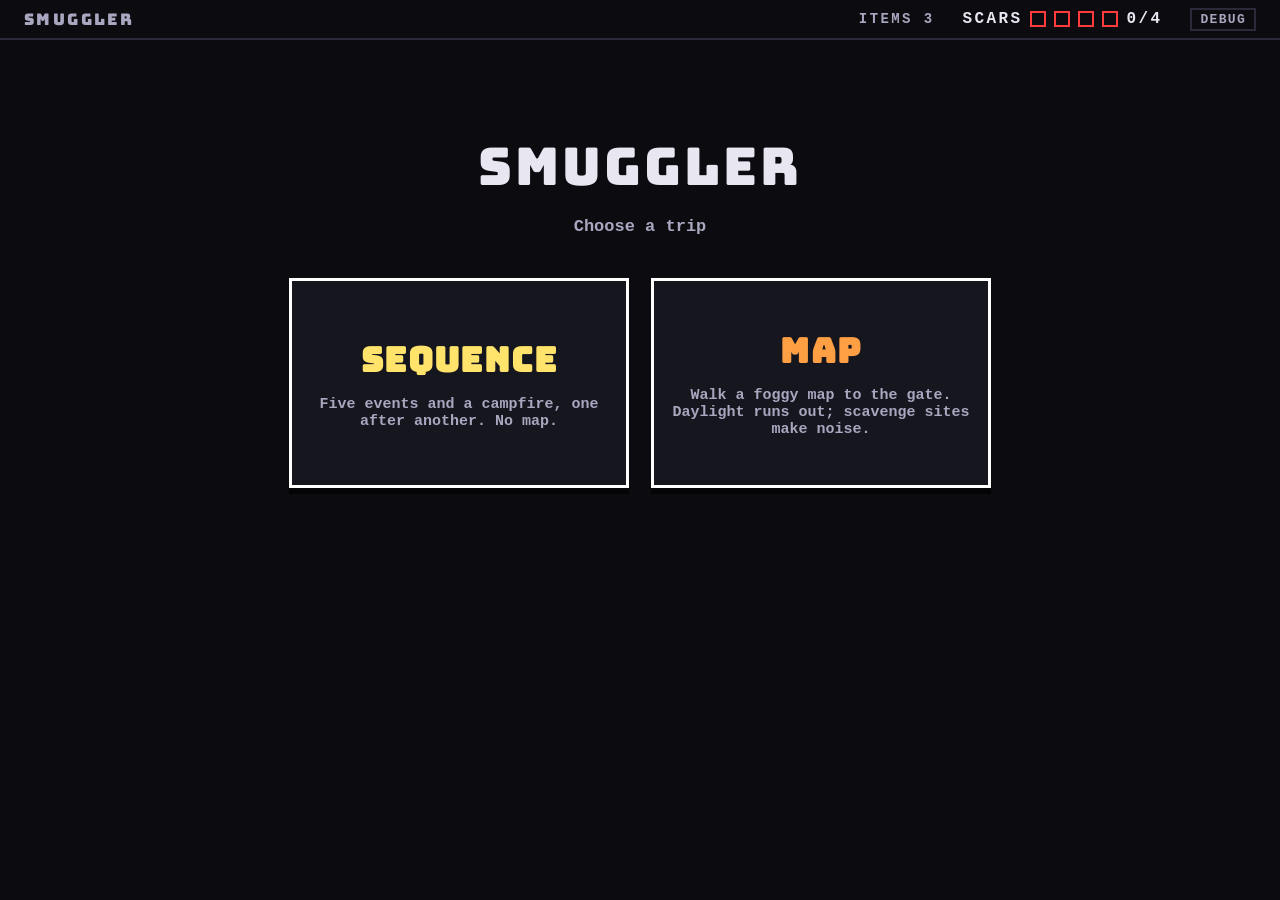
==== index.html @ 829b1882 "Explain pips: strip legend, pip tooltips, verb info Co-Authored-By: Claude Opus 5.5 <noreply@anthrop" ====
<!DOCTYPE html>
<html lang="en">
<head>
<meta charset="utf-8">
<title>Smuggler — dice sentence prototype</title>
<meta name="viewport" content="width=device-width, initial-scale=1">
<link rel="preconnect" href="https://fonts.googleapis.com">
<link rel="preconnect" href="https://fonts.gstatic.com" crossorigin>
<link rel="stylesheet" href="https://fonts.googleapis.com/css2?family=Bungee&display=swap">
<style>
  :root { /* colour defaults; CONFIG.colors overrides them at start-up */
    --bg:#0b0b10; --panel:#16161f; --line:#2a2a3a; --text:#e8e6f0; --dim:#8a88a0;
    --lit:#ffe36b; --status:#ffd36b; --danger:#ff3b3b; --glow:#ffffff; --pip:#e8e6f0; --broken:#5a5a66; --turned:#4fe06a; --tiletext:#0b0b10;
    --lift:1.07;
    /* readability scale (encounter screen): no game text below --fs-min; rail sizes are tuned in the #sentence block */
    --fs-min:13px; --fs-sm:15px; --fs-md:17px; --fs-lg:20px; --note:#a9dcff; --note-fs:15px;
    --display:"Bungee", Impact, "Arial Black", "Helvetica Neue", sans-serif; }
  * { box-sizing: border-box; }
  html, body { margin:0; height:100%; background:var(--bg); color:var(--text); overflow:hidden;
    font-family:"Courier New", ui-monospace, Menlo, Consolas, monospace; font-weight:700;
    user-select:none; -webkit-user-select:none; }
  body { display:flex; align-items:flex-start; }
  #stage { margin:0 auto; position:relative; width:1280px; height:720px; flex:none; overflow:hidden; background:var(--bg); }
  button { font:inherit; color:inherit; cursor:pointer; }

  /* top bar */
  #top { position:absolute; left:0; top:0; width:100%; height:40px; display:flex; align-items:center; gap:28px;
    padding:0 24px; border-bottom:2px solid var(--line); letter-spacing:.15em; font-size:16px; }
  #top .title { color:var(--dim); }
  #top .spacer { flex:1; }
  #stageInd { display:flex; gap:8px; align-items:center; font-size:14px; }
  #stageInd span { color:var(--dim); opacity:.55; }
  #stageInd span.cur { color:var(--lit); opacity:1; border-bottom:3px solid var(--lit); }
  #stageInd span.done { text-decoration:line-through; opacity:.35; }
  #stageInd i { font-style:normal; color:var(--line); }
  #invCount { font-size:14px; color:var(--dim); }
  #scars { display:flex; align-items:center; gap:8px; }
  .scarbox { width:16px; height:16px; border:2px solid var(--danger); display:inline-block; }
  .scarbox.on { background:var(--danger); }

  /* tiles */
  .tile { display:inline-block; padding:10px 14px; font-size:24px; line-height:1; letter-spacing:.04em;
    color:var(--tiletext); background:#888; border:3px solid #000; box-shadow:0 4px 0 rgba(0,0,0,.55); text-transform:uppercase; }
  .tile.small { font-size:16px; padding:6px 9px; border-width:2px; }
  .tile.scar { background-image:repeating-linear-gradient(135deg, transparent 0 7px, color-mix(in srgb, var(--danger) 28%, transparent) 7px 9px); }
  .tile.broken { text-decoration:line-through; }
  .faceRow { display:flex; justify-content:center; align-items:center; }
  .faceRow .tile + .tile { margin-left:-3px; }

  /* enemy */
  #enemy { position:absolute; left:0; top:40px; width:100%; height:218px; padding:8px 24px; display:flex; gap:40px; }
  /* fixed rows (label, meta, intent tile, intent line, action sentence, foresight queue) so long texts wrap inside their own box instead of overlapping */
  #intentPanel { width:520px; height:216px; display:flex; flex-direction:column; gap:3px; position:relative; overflow:hidden; }
  #enemyMeta { min-height:16px; font-size:13px; letter-spacing:.04em; color:var(--dim); display:flex; flex-wrap:wrap; gap:2px 10px; align-items:center; flex:none; }
  #enemyMeta .chip { border:2px solid var(--line); padding:0 6px; font-size:var(--fs-min); letter-spacing:.12em; text-transform:uppercase; }
  #bag { position:absolute; right:0; top:-2px; display:flex; align-items:center; gap:6px; }
  #bag.hidden { display:none; }
  #bag .tile { font-size:var(--fs-min); padding:4px 6px; border-width:2px; }
  .vb { cursor:help; }
  .lbl { font-size:13px; letter-spacing:.2em; color:var(--dim); }
  #intentRow { display:flex; align-items:flex-end; gap:20px; height:66px; flex:none; }
  #intentTile { font-size:34px; padding:12px 20px; }
  #intentText { height:22px; flex:none; font-size:16px; line-height:22px; white-space:nowrap; overflow:hidden; text-overflow:ellipsis; }
  #nextWrap { display:flex; align-items:center; gap:10px; height:36px; flex:none; overflow:hidden; }
  #nextWrap .q { opacity:.5; display:flex; align-items:center; gap:8px; }
  #nextWrap.hidden { visibility:hidden; }
  #enemyText { height:44px; flex:none; font-size:17px; line-height:22px; color:var(--status); overflow:hidden; display:-webkit-box; -webkit-line-clamp:2; -webkit-box-orient:vertical; }
  #stripWrap { flex:1; display:flex; flex-direction:column; min-width:0; }
  #stripHead { height:36px; flex:none; font-size:13px; line-height:18px; letter-spacing:.06em; color:var(--dim); overflow:hidden; }
  #stripHead b { color:var(--text); letter-spacing:.14em; }
  #stripHead .legend { display:block; letter-spacing:.02em; white-space:nowrap; }
  #stripHead .legend.win { color:var(--turned); font-weight:700; letter-spacing:.08em; }
  #faceStrip { flex:1; display:flex; gap:8px; align-items:flex-start; padding-top:20px; }
  .efc .info { font-size:13px; line-height:15px; height:45px; width:100%; text-align:center; color:var(--dim); overflow:hidden; }
  .efc .fstate { font-size:12px; font-weight:700; letter-spacing:.08em; height:15px; color:var(--dim); white-space:nowrap; }
  .efc.harmless { opacity:.6; }
  .efc.harmless .tile { outline:2px dashed var(--dim); outline-offset:-5px; }
  .efc.resolved .info { color:var(--dim); text-decoration:line-through; }
  .efc.would-break { border-color:var(--danger); } .efc.would-break .fstate { color:var(--danger); }
  .efc.would-turn { border-color:var(--turned); } .efc.would-turn .fstate { color:var(--turned); }
  .efc.would-break.is-current, .efc.would-turn.is-current { border-style:double; }
  .efc.prov.would-break, .efc.prov.would-turn { border-style:dashed; opacity:.85; }
  .pip.ghost-broken { background:var(--danger); border-color:#000; transform:rotate(45deg) scale(.7); box-shadow:0 0 0 2px var(--danger); }
  .pip.ghost-turned { background:var(--turned); border-radius:50%; box-shadow:0 0 0 2px var(--turned); }
  .pip.ghost-broken.prov, .pip.ghost-turned.prov { opacity:.5; box-shadow:none; }
  .efc { flex:1; display:flex; flex-direction:column; align-items:center; gap:5px; padding:6px 3px 4px; min-width:0;
    border:3px solid transparent; position:relative; }
  .efc .tile { font-size:15px; padding:8px 4px; width:100%; text-align:center; }
  .efc.is-current { border-color:var(--glow); }
  .efc.is-next { border:3px dashed var(--dim); }
  .efc.is-then { border:3px dotted var(--line); }
  .efc .tag { position:absolute; top:-18px; left:0; width:100%; text-align:center; font-size:var(--fs-min); letter-spacing:.15em; color:var(--dim); }
  .efc.is-current .tag { color:var(--glow); }
  .pips { display:flex; gap:6px; flex-wrap:wrap; justify-content:center; min-height:24px; }
  .pip { width:18px; height:18px; border:3px solid #000; background:var(--pip); }
  .pip.broken { background:var(--broken); transform:rotate(45deg) scale(.7); }
  .pip.turned { background:var(--turned); border-radius:50%; }

  /* sentence rail: interlocking chevron steps, FIRST / THEN / LAST labels, MIND band, per-step captions, totals */
  #sentence { position:absolute; left:0; top:258px; width:100%; height:318px; padding:6px 24px 0; display:flex; flex-direction:column; align-items:flex-start;
    --sw-max:425px; --sw:425px; --pt:34px; --ov:26px; --pitch:calc(var(--sw) - var(--ov)); --slotH:100px;   /* --sw is re-fitted by JS for more than 3 slots */
    --fs-label:16px; --fs-action:30px; --fs-action-long:24px; --fs-cap:17px; --fs-total:24px; --fs-narr:29px; --narr-h:70px; --focus:var(--lit); }
  /* focal zone: the sentence (headline + rail + totals) sits on a lit band across the full width */
  #sentence { background:linear-gradient(180deg, color-mix(in srgb, var(--focus) 9%, transparent), color-mix(in srgb, var(--focus) 3%, transparent));
    border-top:2px solid color-mix(in srgb, var(--focus) 45%, transparent); border-bottom:2px solid color-mix(in srgb, var(--focus) 25%, transparent); }
  #railHead { display:flex; align-items:baseline; gap:16px; height:30px; width:100%; font-size:var(--fs-sm); letter-spacing:.2em; }
  #railTitle { color:var(--dim); }
  /* totals: big and prominent, right end of the header row */
  #rtotals { margin-left:auto; flex:1 1 0; min-width:0; text-align:right; white-space:nowrap; overflow:hidden; text-overflow:ellipsis; letter-spacing:0;
    font-size:var(--fs-total); line-height:1.15; color:var(--text); }
  #rtotals .eq { font-family:var(--display); font-weight:400; color:var(--lit); font-size:var(--fs-total); margin-right:6px; }
  #rtotals.pending { color:var(--dim); }
  #rtotals.pending .eq { color:var(--dim); }
  #rtotals .rx { color:var(--note); }
  #rtotals .sofar { font-family:var(--body, inherit); font-size:var(--fs-min); font-style:italic; color:var(--dim); margin-left:4px; }
  #rtotals.pending .rx { color:var(--dim); }
  #sentence.partial .rband.tag.prov { border-style:dashed; opacity:.7; }
  .carry.prov { border-top-style:dashed; }
  #railShape { color:var(--lit); font-family:var(--display); font-weight:400; font-size:22px; letter-spacing:.12em; }
  #slots { position:relative; display:flex; align-items:flex-start; }
  .rstep { position:relative; width:var(--sw); flex:none; }
  .rstep + .rstep { margin-left:calc(var(--ov) * -1); }
  .rlabel { height:22px; line-height:22px; padding-left:var(--pt); font-size:var(--fs-label); letter-spacing:.3em; color:var(--text); }
  .rstep.first .rlabel { padding-left:8px; }
  .rband { height:19px; margin:0 0 3px; font-size:var(--fs-min); line-height:19px; letter-spacing:.14em; text-transform:uppercase; color:var(--tiletext);
    padding-left:var(--pt); white-space:nowrap; }
  .rstep.first .rband { padding-left:8px; }
  .rband.on { clip-path:polygon(0 0, 100% 0, 100% 100%, 0 100%); }
  .rstep.last .rband.on { clip-path:polygon(0 0, calc(100% - 12px) 0, 100% 50%, calc(100% - 12px) 100%, 0 100%); }
  .rband.tag { display:block; width:max-content; margin-left:var(--pt); padding:0 9px; border:2px solid; font-weight:700; font-size:var(--fs-min); line-height:15px; height:19px; }
  .rstep.first .rband.tag { margin-left:8px; }
  .rband.tag.none { color:var(--dim); border-color:var(--line); border-style:dashed; }
  .rband.tag.none, .rband.tag { background:transparent; }
  .slot { position:relative; height:var(--slotH); display:flex; align-items:center; justify-content:center; padding:0 var(--pt); }
  .slot .chev, .slot .chev::after { position:absolute; inset:0; clip-path:polygon(0 0, calc(100% - var(--pt)) 0, 100% 50%, calc(100% - var(--pt)) 100%, 0 100%, var(--pt) 50%); }
  .rstep.first .slot .chev, .rstep.first .slot .chev::after { clip-path:polygon(0 0, calc(100% - var(--pt)) 0, 100% 50%, calc(100% - var(--pt)) 100%, 0 100%); }
  .slot .chev { background:#3a3a52; pointer-events:none; }
  .slot .chev::after { content:''; inset:3px; background:var(--bg); }
  .rstep:not(.first) .slot .chev::after { }
  .slot .num { position:absolute; left:calc(var(--pt) + 10px); top:50%; transform:translateY(-50%); font-size:40px; font-family:var(--display); font-weight:400; color:#2c2c3e; pointer-events:none; }
  .rstep.first .slot .num { left:18px; }
  .slot .empty { font-size:var(--fs-sm); letter-spacing:.2em; color:var(--dim); text-transform:uppercase; pointer-events:none; }
  .slot.full .empty, .slot.full .num { display:none; }
  .slot.full .chev { background:var(--line); }
  .slot.full .chev::after { background:var(--panel); }
  .slot.trig .chev { background:var(--glow); }
  .slot.over .chev { background:var(--glow); }
  .slot.over .chev::after { background:#2a2a3c; }
  .slot.acting .chev { background:var(--glow); }
  .slot.acting .chev::after { background:#34344a; }
  #slots.complete .slot.full .chev { background:var(--lit); }
  .rstep > .rlink { position:relative; height:16px; }
  .carry { position:absolute; left:calc(var(--sw) / 2 + 12px); top:6px; height:0; border-top:3px solid; }
  .carry::after { content:''; position:absolute; right:-2px; top:-6.5px; border:5px solid transparent; border-right:0; border-left:9px solid currentColor; }
  .carry b { position:absolute; left:50%; top:-11px; transform:translateX(-50%); padding:0 6px; background:var(--bg); font-size:var(--fs-sm); line-height:18px; }
  .rcap { height:26px; padding:0 var(--ov) 0 var(--pt); text-align:center; font-size:var(--note-fs); line-height:22px; overflow:hidden; }
  .rstep.first .rcap { padding-left:8px; }
  .rcap .cl1 { white-space:nowrap; overflow:hidden; text-overflow:ellipsis; color:var(--note); font-weight:700; }   /* annotations: one consistent style */
  .rcap .cl2 { font-size:var(--fs-min); line-height:14px; font-weight:400; color:var(--dim); white-space:nowrap; overflow:hidden; text-overflow:ellipsis; }
  .rcap .cn { text-transform:none; }
  .rcap .cp { font-family:var(--display); font-weight:400; font-size:15px; letter-spacing:.02em; }
  .rcap .cin { color:var(--turned); }
  .rcap.mind .cl1 { color:var(--dim); }
  #playhead { position:absolute; left:calc(var(--ph, 0) * var(--pitch) + var(--pt)); top:22px; width:calc(var(--sw) - var(--pt) - var(--ov)); height:19px;
    background:var(--glow); box-shadow:0 0 14px 2px color-mix(in srgb, var(--glow) 70%, transparent); opacity:0; pointer-events:none; z-index:3;
    transition:left var(--ph-ms, .16s) ease-out, opacity .1s; }
  #playhead.on { opacity:1; }
  #stage[data-phase=resolving] #sentence { --focus:var(--glow); }
  #narration { height:var(--narr-h); flex:none; width:100%; max-width:1232px; font-size:var(--fs-narr); line-height:35px; color:var(--text); text-align:center; font-weight:700;
    overflow:hidden; display:grid; align-content:center; text-shadow:0 2px 0 rgba(0,0,0,.6); }
  #narration .nbox { display:block; max-height:70px; overflow:hidden; } #narration .nm, #narration .nres { color:var(--text); } #narration .ni { text-decoration:underline; text-decoration-thickness:2px; text-underline-offset:4px; }
  #narration .nres { font-weight:400; font-size:.7em; color:var(--dim); }
  #preview { margin-top:0; min-height:22px; width:100%; }
  #previewText { font-size:var(--fs-md); line-height:22px; max-width:1232px; }
  #previewText.hint { color:var(--dim); }

  /* bottom: dice lying loose on the table */
  #bottom { position:absolute; left:0; top:580px; width:100%; height:140px; }
  #stage[data-phase=resolving] #bottom, #stage[data-phase=enemy] #bottom { opacity:.45; transition:opacity .15s; }
  #tray { display:flex; justify-content:center; gap:34px; }
  .cell { width:210px; height:70px; display:flex; align-items:center; justify-content:center; border-radius:20px; }
  .cell:empty { border:2px dashed color-mix(in srgb, var(--line) 30%, transparent); }
  .cell.over, #tray.over .cell:empty { border-color:var(--glow); }
  .die { width:200px; height:64px; display:flex; flex-direction:column; align-items:center; justify-content:center;
    gap:5px; position:relative; touch-action:none; cursor:grab; rotate:var(--tilt, 0deg);
    border-radius:18px; border:3px solid #3a3a52; background:linear-gradient(160deg, #262638, #15151f);
    box-shadow:0 5px 0 rgba(0,0,0,.55), inset 0 2px 0 rgba(255,255,255,.07); }
  .die .meta { display:flex; align-items:center; gap:8px; height:20px; line-height:1; }
  .die .cap { font-size:var(--fs-min); letter-spacing:.2em; color:var(--dim); }
  .die .held { position:absolute; right:10px; top:-9px; font-size:var(--fs-min); letter-spacing:.1em; color:var(--tiletext);
    background:var(--lit); padding:2px 6px; display:none; }
  .die.held .held { display:block; }
  .die.held { border-color:var(--lit); box-shadow:0 5px 0 rgba(0,0,0,.55), 0 0 14px 1px color-mix(in srgb, var(--lit) 40%, transparent); translate:0 -5px; }
  .die.held .faceRow { transform:none; }
  .die.dim .faceRow { opacity:.35; }
  .die .frz { position:absolute; left:10px; top:-9px; font-size:var(--fs-min); letter-spacing:.1em; color:#06222c; background:#8fe0ff;
    padding:2px 5px; display:none; }
  .die.frozen { border-color:#8fe0ff; background:color-mix(in srgb, #8fe0ff 12%, #15151f);
    box-shadow:0 5px 0 rgba(0,0,0,.55), inset 0 0 22px #8fe0ff88; cursor:not-allowed; }
  .die.frozen .frz { display:block; }
  .nf .sturdy { position:absolute; right:-2px; top:-9px; font-size:10px; letter-spacing:.08em; font-weight:400; color:var(--dim);
    background:var(--panel); border:1px solid var(--line); padding:0 4px; }
  .die .ctl button { background:var(--panel); border:2px solid var(--line); padding:0 10px; font-size:13px; line-height:16px; }
  .die .ctl button:hover { border-color:var(--glow); }
  .die.in-slot .up, .die:not(.in-slot) .down { display:none; }
  /* a die on the rail is a word step: no die frame, same face tiles */
  .die.in-slot { width:100%; height:100%; border:0; border-radius:0; background:none; box-shadow:none; rotate:0deg; translate:none; gap:2px; z-index:2; }
  .die.in-slot .tile { font-size:21px; padding:8px 11px; }
  #tray .die:not(.dragging) .tile { font-size:17px; padding:5px 9px; }
  .die.in-slot .held { top:2px; right:calc(var(--pt) + 4px); }
  .die.in-slot .frz { top:2px; left:calc(var(--pt) + 4px); }
  .rstep.first .die.in-slot .frz { left:12px; }
  /* slot action: the action the die performs is the slot's main content; the die face shrinks to a small strip */
  .slot .sact { position:absolute; inset:0; z-index:3; pointer-events:none; display:none; flex-direction:column; align-items:center; justify-content:flex-start;
    padding:8px var(--pt) 0; text-align:center; }
  .rstep.first .slot .sact { padding-left:12px; }
  .slot.acts .sact { display:flex; }
  .sact .an { font-family:var(--display); font-weight:400; font-size:var(--fs-action); line-height:1.02; letter-spacing:.02em; text-transform:uppercase; white-space:normal;
    max-height:2.1em; overflow:hidden; text-shadow:0 2px 0 rgba(0,0,0,.6); }
  .sact .an.long { font-size:var(--fs-action-long); }
  .sact .ap { font-size:1.12em; }
  .sact .cin { color:var(--turned); }
  .slot.acts .die.in-slot { justify-content:flex-end; }
  .slot.acts .die.in-slot .faceRow { position:absolute; left:0; right:0; bottom:6px; opacity:1; }
  .slot.acts .die.in-slot .tile { font-size:var(--fs-min); padding:3px 7px; border-width:2px; box-shadow:none; }
  .slot.acts .die.in-slot .meta { position:absolute; right:calc(var(--pt) + 2px); top:2px; height:16px; }
  .slot.acts .die.in-slot .cap { display:none; }
  .die.dragging { position:fixed; z-index:60; cursor:grabbing; background:linear-gradient(160deg, #262638, #15151f); border:3px solid var(--glow);
    border-radius:18px; box-shadow:0 12px 0 rgba(0,0,0,.5); pointer-events:none; translate:none; }
  .die.dragging .ctl { display:none; }
  .die.dragging .tile { font-size:24px; padding:10px 14px; }
  #buttons { margin-top:4px; display:flex; justify-content:center; align-items:center; gap:18px; }
  .btn { background:var(--panel); border:2px solid var(--line); padding:4px 20px; font-size:16px; letter-spacing:.12em;
    box-shadow:0 4px 0 rgba(0,0,0,.6); }
  .btn:disabled { opacity:.3; cursor:default; border-color:var(--line); }
  #btnCommit:not(:disabled), #btnRoll:not(:disabled) { border-color:var(--lit); }
  .btn:not(:disabled):hover { background:var(--glow); color:var(--tiletext); }
  .btn.primary { background:var(--lit); color:var(--tiletext); border-color:#000; }
  #status { color:var(--status); font-size:var(--fs-sm); min-width:210px; }
  #help { position:absolute; left:0; bottom:2px; width:100%; text-align:center; font-size:var(--fs-min); color:var(--dim); opacity:.7; padding:0 24px; white-space:nowrap; overflow:hidden; text-overflow:ellipsis; }

  /* popover */
  #pop { position:absolute; z-index:40; display:none; background:#000; border:3px solid var(--glow); padding:8px 10px;
    pointer-events:none; }
  #pop .row { display:flex; gap:8px; align-items:center; }
  #pop .f { padding:4px; border:3px solid transparent; }
  #pop .f.cur { border-color:var(--glow); }
  #pop .tile { font-size:var(--fs-min); padding:5px 6px; border-width:2px; box-shadow:none; }
  #pop .ttl { font-size:var(--fs-min); letter-spacing:.2em; color:var(--dim); margin-bottom:6px; }

  /* overlay */
  #overlay { position:absolute; inset:0; z-index:80; background:rgba(5,5,8,.82); display:none;
    flex-direction:column; align-items:center; justify-content:center; gap:22px; }
  #overlay.show { display:flex; }
  #overlay .big { font-size:84px; letter-spacing:.1em; }
  #overlay .sub { font-size:20px; color:var(--dim); max-width:760px; text-align:center; }
  /* ===== Phase 3: juice ===== */
  .tile, .btn, #top .title, #overlay .big, .flyer, #pop .tile { font-family:var(--display); font-weight:400; white-space:nowrap; }
  .tile { letter-spacing:.02em; }
  .efc .tile { letter-spacing:0; }
  .die { transition: scale .1s ease-out, translate .12s ease-out; }
  .die .faceRow { transition: transform .12s ease-out; }
  .die.dragging { scale:var(--lift); box-shadow:0 18px 0 rgba(0,0,0,.45); }
  .flyer { position:absolute; left:0; top:0; z-index:70; pointer-events:none; font-size:34px; line-height:1;
    -webkit-text-stroke:2px #000; paint-order:stroke fill; text-shadow:0 4px 0 rgba(0,0,0,.6); will-change:transform; }
  .flyer.small { font-size:20px; }
  .spark { position:absolute; left:0; top:0; z-index:70; width:9px; height:9px; pointer-events:none; border:2px solid #000; }
  .crack { position:absolute; inset:0; pointer-events:none; z-index:5; }
  .crack svg { width:100%; height:100%; }
  .die { z-index:1; }
  /* sentence complete: the rail lights up together */
  @keyframes litFlash { 0% { filter:drop-shadow(0 0 0 var(--lit)); } 40% { filter:drop-shadow(0 0 9px var(--lit)); } 100% { filter:drop-shadow(0 0 0 transparent); } }
  @keyframes ovPop { 0% { transform:scale(.4) rotate(-6deg); opacity:0; } 60% { transform:scale(1.12) rotate(2deg); opacity:1; } 100% { transform:scale(1) rotate(0); } }
  #slots.complete .slot.full { animation:litFlash .45s ease-out; }
  #slots.complete .die .tile { filter:brightness(1.1) saturate(1.1); }
  #overlay.show .big { animation:ovPop .5s cubic-bezier(.2,1.4,.4,1); }
  @media (prefers-reduced-motion: reduce) {
    *, *::before, *::after { animation-duration:.001s !important; animation-iteration-count:1 !important; transition-duration:.001s !important; }
  }

  .pip.unknown { background:transparent; border:3px dashed var(--dim); }

  /* ===== V1-2: trip screens ===== */
  #screen { position:absolute; left:0; right:0; top:40px; bottom:0; z-index:55; background:var(--bg); display:none;
    flex-direction:column; align-items:center; padding:22px 40px; gap:16px; }
  #screen.show { display:flex; }
  #screen h2 { margin:0; font-family:var(--display); font-weight:400; font-size:52px; flex:none; letter-spacing:.06em; }
  #screen .sub { color:var(--dim); font-size:17px; text-align:center; max-width:820px; }
  #screen .sect { font-size:13px; letter-spacing:.25em; color:var(--dim); margin-top:4px; }
  #screen > * { flex-shrink:0; }
  #screen .row { display:flex; gap:22px; justify-content:center; align-items:stretch; flex-wrap:wrap; }
  .rcard { width:268px; background:var(--panel); border:3px solid var(--line); padding:14px 12px 12px; display:flex; flex-direction:column;
    align-items:center; gap:10px; cursor:default; text-align:center; transition:transform .12s ease-out, border-color .12s; }
  .rcard.pick { cursor:pointer; }
  .rcard.pick:hover { border-color:var(--glow); transform:translateY(-4px); }
  .rcard.picked { border-color:var(--lit); transform:scale(1.08); }
  .rcard.faded { opacity:.25; }
  .rcard.small { width:auto; flex-direction:row; padding:8px 10px; gap:8px; }
  .rcard .tiles { display:flex; justify-content:center; }
  .rcard .tiles .tile { font-size:19px; padding:8px 9px; }
  .rcard .tiles .tile + .tile { margin-left:-3px; }
  .rcard .info { font-size:14px; color:var(--status); min-height:36px; }
  .rcard .verbs { font-size:13px; line-height:1.5; text-align:left; }
  .rcard .verbs b { display:inline-block; width:56px; letter-spacing:.05em; }
  .ctile { width:340px; height:210px; background:var(--panel); border:3px solid var(--glow); display:flex; flex-direction:column;
    align-items:center; justify-content:center; gap:14px; cursor:pointer; box-shadow:0 6px 0 rgba(0,0,0,.6); padding:16px; text-align:center;
    transition:transform .12s ease-out; }
  .ctile:hover:not(.off) { transform:translateY(-5px); background:#1e1e2b; }
  .ctile.off { opacity:.3; cursor:default; border-color:var(--line); }
  .ctile .t { font-family:var(--display); font-size:34px; letter-spacing:.04em; }
  .ctile .d { font-size:15px; color:var(--dim); }
  .dicelist { display:flex; flex-direction:column; gap:10px; }
  .dicelist .dl { display:flex; align-items:center; gap:10px; }
  .dicelist .dl .nm { width:64px; font-size:13px; letter-spacing:.2em; color:var(--dim); }
  .dicelist .faces { display:flex; gap:10px; flex-wrap:wrap; }
  .dicelist .f { display:flex; padding:3px; border:2px solid transparent; }
  .dicelist .f.heal { border-color:var(--lit); cursor:pointer; background:color-mix(in srgb, var(--lit) 12%, transparent); }
  .dicelist .f.heal:hover { transform:scale(1.12); }
  .dicelist .f .tile + .tile { margin-left:-2px; }
  .resline { font-size:15px; display:flex; gap:12px; align-items:center; }
  .reslist { max-height:216px; overflow-y:auto; padding-right:6px; display:flex; flex-direction:column; gap:3px; }
  #endLog { width:100%; flex:none; height:104px; overflow-y:auto; font-size:12px; font-weight:400; line-height:1.4; border:2px solid var(--line);
    padding:6px 10px; margin:0; list-style:none; background:var(--panel); user-select:text; }
  #endLog li { border-bottom:1px solid var(--line); padding:1px 0; }
  .pop-in { animation:tilePop .36s cubic-bezier(.2,1.4,.4,1) both; animation-delay:calc(var(--i, 0) * 70ms); }
  @keyframes tilePop { 0% { transform:scale(.3) rotate(-5deg); opacity:0; } 100% { transform:none; opacity:1; } }
  .bagpop { animation:tilePop .3s ease-out both; }


  /* ===== V1-3: placement screen / die nets ===== */
  #pop { z-index:58; }
  #pop .ftip { font-size:var(--fs-min); font-weight:400; min-width:230px; }
  #pop .ftip .vr { display:flex; gap:10px; align-items:baseline; padding:2px 0; }
  #pop .ftip .vr b { width:52px; letter-spacing:.04em; }
  #pop .ftip .vr .nm { flex:1; }
  #pop .ftip .vr em { font-style:normal; font-weight:700; color:var(--lit); }
  #pop .ftip .sp { margin-top:6px; color:var(--status); max-width:260px; white-space:normal; }
  .plwrap { display:flex; flex-direction:column; align-items:center; gap:10px; width:100%; }
  .plwrap h2 { font-size:34px !important; }
  .plnets { display:flex; gap:40px; justify-content:center; }
  .netbox { display:flex; flex-direction:column; align-items:center; gap:6px; perspective:900px; }
  .nbl { font-family:var(--display); font-weight:400; font-size:20px; letter-spacing:.1em; color:var(--dim); }
  .net { --cw:134px; --ch:92px; --fs:12px; display:grid; grid-template-columns:repeat(4, var(--cw)); grid-template-rows:repeat(3, var(--ch)); gap:6px; transform-style:preserve-3d; }
  .net.mini { --cw:96px; --ch:50px; --fs:9px; gap:4px; }
  .nf { position:relative; border:3px solid var(--line); background:var(--panel); display:flex; flex-direction:column; align-items:center; justify-content:center;
    gap:6px; transition:border-color .1s, background .1s, transform .1s; }
  .nf.p0 { grid-column:2; grid-row:1; } .nf.p1 { grid-column:1; grid-row:2; } .nf.p2 { grid-column:2; grid-row:2; }
  .nf.p3 { grid-column:3; grid-row:2; } .nf.p4 { grid-column:4; grid-row:2; } .nf.p5 { grid-column:2; grid-row:3; }
  .nf .n { position:absolute; left:4px; top:1px; font-size:10px; color:var(--dim); font-weight:400; }
  .nf .tile { font-size:var(--fs); padding:4px 7px; border-width:2px; box-shadow:0 2px 0 rgba(0,0,0,.55); }
  .nf .bp { display:flex; }
  .nf .it { min-height:22px; display:flex; align-items:center; justify-content:center; position:relative; }
  .nf .it.empty { border:2px dashed var(--line); padding:2px 12px; font-size:var(--fs); color:var(--dim); font-weight:400; letter-spacing:.15em; }
  .net.mini .nf { gap:3px; }
  .net.mini .nf .tile { padding:2px 4px; border-width:1px; }
  .net.mini .nf .it { min-height:14px; }
  .net.mini .nf .it.empty { padding:0 6px; border-width:1px; }
  .net.mini .nf .n { display:none; }
  .nf.scar { background:color-mix(in srgb, var(--danger) 8%, var(--panel)); border-color:#5a2a2a; }
  .nf.heal { border-color:var(--lit); cursor:pointer; background:color-mix(in srgb, var(--lit) 12%, var(--panel)); }
  .nf.heal:hover { transform:scale(1.07); }
  .nf .it.movable { cursor:grab; touch-action:none; }
  .nf .it.movable .tile { box-shadow:0 2px 0 rgba(0,0,0,.55), 0 0 0 2px color-mix(in srgb, var(--lit) 70%, transparent); }
  .nf .it.locked { opacity:.55; cursor:not-allowed; }
  .nf .lock { position:absolute; right:-6px; top:-8px; font-size:12px; font-style:normal; filter:grayscale(.3); }
  .nf .new { position:absolute; left:-4px; top:-9px; font-size:9px; background:var(--lit); color:var(--tiletext); padding:0 3px; letter-spacing:.1em; }
  body.dragging-item .nf.valid { border-color:var(--turned); background:color-mix(in srgb, var(--turned) 12%, var(--panel)); }
  body.dragging-item .nf.invalid { opacity:.4; }
  body.dragging-item .nf.over.valid { border-color:var(--lit); background:color-mix(in srgb, var(--lit) 20%, var(--panel)); transform:scale(1.05); }
  .nf.valid.selvalid { border-color:var(--turned); }
  .odds { font-size:13px; font-weight:400; letter-spacing:.03em; color:var(--text); min-height:18px; text-align:center; }
  .odds.hyp { color:var(--lit); }
  .net.mini + .odds { font-size:11px; }
  .invtray { min-width:560px; min-height:74px; border:3px dashed var(--line); background:rgba(255,255,255,.025); padding:8px 12px 10px; display:flex; flex-direction:column; align-items:center; gap:6px; }
  body.dragging-item .invtray.ok { border-color:var(--turned); background:color-mix(in srgb, var(--turned) 8%, transparent); }
  .invtray.over { border-color:var(--lit) !important; }
  .invrow { display:flex; gap:12px; flex-wrap:wrap; justify-content:center; min-height:40px; max-height:96px; overflow-y:auto; align-items:center; max-width:1000px; }
  .inv { display:flex; padding:4px; border:2px solid transparent; cursor:grab; touch-action:none; }
  .inv .tile { font-size:13px; padding:5px 8px; border-width:2px; }
  .inv .tile + .tile { margin-left:-3px; }
  .inv.sel { border-color:var(--lit); background:color-mix(in srgb, var(--lit) 14%, transparent); }
  .inv.dragsrc, .it.dragsrc { opacity:.3; }
  .dragghost { position:fixed; z-index:95; pointer-events:none; left:0; top:0; will-change:transform; }
  .dragghost .tile { font-size:15px; box-shadow:0 10px 0 rgba(0,0,0,.45); }
  .cback { position:absolute; inset:0; z-index:5; background:rgba(5,5,8,.72); display:flex; align-items:center; justify-content:center; }
  .confirm { background:var(--panel); border:3px solid var(--danger); padding:18px 26px; display:flex; flex-direction:column; align-items:center; gap:12px; box-shadow:0 8px 0 rgba(0,0,0,.6); }
  .confirm .ct { font-family:var(--display); font-weight:400; font-size:30px; color:var(--danger); letter-spacing:.06em; }
  .confirm .cd { font-size:15px; display:flex; align-items:center; gap:10px; }
  .confirm .cd .tile { font-size:15px; padding:6px 9px; }
  .confirm .cd s { text-decoration-color:var(--danger); }
  .endnets { display:flex; flex-direction:row; gap:22px; }
  #screen .endcols { max-width:1200px; }
  .endleft { max-width:430px; min-width:300px; }
  .endleft .reslist .resline { white-space:normal; flex-wrap:wrap; row-gap:2px; }
  .net.mini + .odds { max-width:396px; white-space:normal; }
  .endleft .resline.inv { flex-wrap:wrap; }
  .endleft .resline { white-space:nowrap; }
  @keyframes shake2 { 0%,100% { translate:0 } 20% { translate:-7px 0 } 40% { translate:7px 0 } 60% { translate:-5px 0 } 80% { translate:4px 0 } }
  .nf.rej { animation:shake2 .32s linear; border-color:var(--danger) !important; }


  /* ===== V1-5: start screen, map, scavenge site ===== */
  #dayInd { font-size:14px; letter-spacing:.1em; color:var(--sun, #ffd23f); display:none; }
  #dayInd.cold { color:var(--danger); }
  #noiseTrack { display:none; gap:5px; align-items:center; }
  #noiseTrack .nb { width:28px; height:34px; border:3px solid #000; background:#2a2a3a; box-shadow:0 3px 0 rgba(0,0,0,.55); }
  #noiseTrack .nb.on { background:var(--status); }
  #noiseTrack .nb.on.hot { background:var(--danger); }
  #btnLeave { display:none; }
  #stage.site #intentTile { display:none; }
  #stage.site #stripHead { visibility:hidden; }
  #stage.site #noiseTrack { display:flex; }
  #stage.site #btnLeave { display:inline-block; }
  #stage.site #intentPanel { width:400px; }
  #stage.site #verbFlash { font-size:20px !important; }
  #stage.site #enemyMeta { flex-wrap:wrap; row-gap:2px; }
  #stage.site #enemyMeta .chip { white-space:nowrap; }
  #stage.site #intentRow { height:48px; align-items:center; }
  .efc.site { cursor:pointer; }
  .efc.site .tile { font-size:var(--fs-min); padding:8px 4px; white-space:normal; line-height:1.15; min-height:52px; display:flex; align-items:center; justify-content:center; text-align:center; }
  .efc.site.opened { opacity:.5; cursor:default; }
  .efc.site:not(.opened):hover { background:rgba(255,255,255,.05); }
  .efc.site .sfn { position:absolute; right:5px; bottom:2px; font-size:var(--fs-min); color:var(--dim); font-weight:400; }
  .efc.site .sub { font-size:var(--fs-min); letter-spacing:.08em; font-weight:400; color:var(--dim); min-height:12px; text-align:center; }
  .efc.site .tile.ghost { outline:2px dashed var(--dim); outline-offset:1px; opacity:.75; }
  .efc.site .tile.strike { text-decoration:line-through; }
  .mapwrap { width:100%; max-width:1200px; display:flex; flex-direction:column; gap:14px; align-items:stretch; }
  .maphead { display:flex; justify-content:space-between; align-items:center; gap:30px; }
  .mh { display:flex; align-items:center; gap:12px; }
  .suns, .scarrow { display:flex; gap:6px; }
  .sun, .stl { width:24px; height:24px; border:3px solid #000; box-shadow:0 3px 0 rgba(0,0,0,.55); display:flex; align-items:center; justify-content:center;
    font-size:12px; line-height:1; color:#000; }
  .sun { background:var(--sun, #ffd23f); }
  .sun.off { background:#2a2a3a; color:var(--dim); }
  .stl { background:#2a2a3a; color:var(--dim); }
  .stl.on { background:var(--scarbg, #3a3a44); color:var(--danger); background-image:repeating-linear-gradient(135deg, transparent 0 5px, color-mix(in srgb, var(--danger) 28%, transparent) 5px 7px); }
  .mapgrid { display:grid; grid-template-columns:repeat(6, 1fr); grid-auto-rows:106px; gap:12px; padding-top:6px; }
  .mt { position:relative; border:3px solid #000; box-shadow:0 5px 0 rgba(0,0,0,.6); display:flex; flex-direction:column; align-items:center; justify-content:center;
    gap:5px; font-family:var(--display); font-weight:400; color:var(--tiletext); text-transform:uppercase; transition:transform .1s ease-out; }
  .mt .ty { font-family:"Courier New", ui-monospace, monospace; font-weight:700; font-size:10px; letter-spacing:.2em; opacity:.65; min-height:11px; }
  .mt .word { line-height:1; letter-spacing:.02em; white-space:nowrap; }
  .mt.fog { color:var(--dim); }
  .mt.fog .word { font-size:34px; }
  .mt.EMPTY { color:var(--dim); }
  .mt.visited:not(.here)::after { content:'✓'; position:absolute; left:6px; top:3px; font-family:"Courier New", monospace; font-size:14px; font-weight:700; color:inherit; opacity:.75; }
  .mt.seen { border-style:dashed; border-color:#bdb48f; }
  .mt.here { outline:4px solid var(--lit); outline-offset:2px; }
  .mt .you { position:absolute; top:-13px; left:50%; transform:translateX(-50%); background:var(--lit); color:#000; border:2px solid #000; font-size:12px; padding:3px 9px; z-index:2; }
  .mt.reach { cursor:pointer; box-shadow:0 0 0 3px var(--glow), 0 5px 0 rgba(0,0,0,.6); }
  .mt.reach.cold { box-shadow:0 0 0 3px var(--danger), 0 5px 0 rgba(0,0,0,.6); }
  .mapfoot { display:flex; align-items:center; gap:16px; min-height:44px; }
  .mapfoot .inv { cursor:default; }
  .mapmsg { font-size:15px; color:var(--status); flex:1; text-align:right; }
  .mapmsg.cold { color:var(--danger); }
  @keyframes revPulse { 0% { box-shadow:0 0 0 0 #bdb48f; transform:scale(1.12); } 100% { box-shadow:0 0 0 12px transparent; transform:scale(1); } }
  .mt.newrev { outline:3px solid var(--turned); outline-offset:-3px; }
  .coldflash { position:absolute; inset:0; z-index:72; pointer-events:none; box-shadow:inset 0 0 120px 30px rgba(255,59,59,.55); }

  /* debug / tuning drawer (overlay on the right, closed by default) */
  #btnDebug { background:transparent; border:2px solid var(--line); padding:2px 8px; font-size:var(--fs-min); letter-spacing:.1em; color:var(--dim); }
  #btnDebug.on { border-color:var(--status); color:var(--status); }
  #dbg { position:absolute; right:0; top:40px; bottom:0; width:300px; z-index:90; background:rgba(10,10,16,.97);
    border-left:2px solid var(--status); padding:10px 12px 12px; overflow-y:auto; font-size:12px; font-weight:400;
    transform:translateX(100%); transition:transform .15s ease-out; visibility:hidden; }
  #dbg.open { transform:none; visibility:visible; }
  #dbg h4 { margin:12px 0 5px; font-size:11px; letter-spacing:.2em; color:var(--status); font-weight:700; }
  #dbg h4:first-child { margin-top:0; }
  #dbg .row { display:flex; align-items:center; gap:6px; margin-bottom:5px; }
  #dbg .row label { flex:none; width:48px; color:var(--dim); }
  #dbg select { flex:1; min-width:0; background:#000; color:var(--text); border:1px solid var(--line); font:inherit; padding:3px; }
  #dbg .dbtn { background:#1d1d2a; border:1px solid #55556e; color:var(--text); padding:4px 8px; font-size:12px; font-weight:700; }
  #dbg .dbtn:hover:not(:disabled) { border-color:var(--status); }
  #dbg button:disabled, #dbg select:disabled { opacity:.35; cursor:not-allowed; }
  #dbg .chk { display:flex; gap:8px; align-items:center; cursor:pointer; margin-bottom:6px; }
  #dbgNote { color:var(--dim); font-size:11px; margin:4px 0 0; min-height:14px; }
  #dbgLog { margin:0; padding:0; list-style:none; line-height:1.35; }
  #dbgLog li { padding:3px 0; border-bottom:1px solid var(--line); color:var(--text); word-break:break-word; }
  #dbgLog li:first-child { color:var(--status); }
</style>
</head>
<body>
<div id="stage">
  <header id="top"><span class="title" id="titleLabel">SMUGGLER</span><span id="stageInd"></span><span id="turn"></span><span class="spacer"></span><span id="dayInd"></span><span id="invCount"></span><span id="scars"></span></header>
  <section id="enemy">
    <div id="intentPanel">
      <div class="lbl" id="enemyLbl">STRAY DOG · INTENT</div>
      <div id="enemyMeta"></div>
      <div id="bag" class="hidden"></div>
      <div id="intentRow"><span id="intentTile" class="tile"></span><div id="noiseTrack"></div><span id="verbFlash" style="font-size:28px;white-space:nowrap"></span></div>
      <div id="intentText"></div>
      <div id="enemyText"></div>
      <div id="nextWrap" class="hidden"></div>
    </div>
    <div id="stripWrap"><div id="stripHead"></div><div id="faceStrip"></div></div>
  </section>
  <section id="sentence">
    <div id="narration"></div>
    <div id="railHead"><span id="railTitle"></span><span id="railShape"></span><span id="rtotals"></span></div>
    <div id="slots"></div>
    <div id="preview"><div id="previewText"></div></div>
  </section>
  <section id="bottom">
    <div id="tray"></div>
    <div id="buttons">
      <button class="btn primary" id="btnRoll">ROLL</button>
      <button class="btn" id="btnReroll">REROLL (0 left)</button>
      <button class="btn primary" id="btnCommit">COMMIT</button>
      <button class="btn" id="btnLeave">LEAVE</button>
      <button class="btn" id="btnRestart">RESTART</button>
      <span id="status"></span>
    </div>
  </section>
  <div id="help"></div>
  <div id="screen"></div>
  <div id="pop"></div>
  <div id="overlay"><div class="big" id="ovBig"></div><div class="sub" id="ovSub"></div><button class="btn primary" id="ovRestart">CONTINUE</button></div>
</div>


<script>
/* ===== src/config/00-rules.js ===== */
// CONFIG: Core rules: rerolls, scars, lose rule, points, verbs, damage verbs.
// Every tunable lives in CONFIG; engine, UI, FX and debug read it at call time.

const CONFIG = {
  rerollsPerTurn: 2,
  maxScars: 4,                                        // loseRule 'maxScars': trip is lost when total scars >= this
  loseRule: 'maxScars',                               // 'maxScars' (v1 rule, default) | 'dieLost' = run ends when every face of any single die is a SCAR
  scarTargets: null,                                  // die ids a scar may land on (null = every die with kind 'body')
  mindAloneHolds: false,                              // true: a lone MIND (1-slot sentence) lets you hold one body die into the next turn
  minSlots: 2,                                        // no encounter / site has fewer sentence slots than this (1-slot code paths stay, unreachable by default)
  defaultSlots: 3,                                    // sentence length of an enemy / site without its own `slots`
  points: { favourite: 2, other: 1, itemBonus: 1, scar: 0 },
  verbs: ['PRUNE', 'SOW', 'DIG'],
  revealVerb: 'DIG',                                  // verb that reveals the next intent and carries points
  pipResult: { PRUNE: 'broken', SOW: 'turned' },      // damage verbs -> what they do to a pip
  modKey: { PRUNE: 'pruneMod', SOW: 'sowMod' },       // damage verb -> enemy field added once to that verb's sentence total
};

/* ===== src/config/10-dice.js ===== */
// CONFIG: Player dice, starting inventory, body parts, sentence shape names, bare action names.
// Every tunable lives in CONFIG; engine, UI, FX and debug read it at call time.

Object.assign(CONFIG, {
  // Player dice are data: kind 'mind' (faces are verbs; at most one verb face per sentence) or 'body' (faces are body parts
  // that can hold items and be scarred). Starting dice are bare; the kit sits in the inventory and is placed on the intro screen.
  playerDice: [
    { id: 'MIND',  label: 'MIND',  kind: 'mind', faces: ['PRUNE', 'PRUNE', 'SOW', 'SOW', 'DIG', 'DIG'] },
    { id: 'HEAD',  label: 'HEAD',  kind: 'body', faces: ['NOSE', 'EYE', 'EYE', 'MOUTH', 'EAR', 'EAR'] },
    { id: 'TORSO', label: 'TORSO', kind: 'body', faces: ['PALM', 'PALM', 'ARM', 'ARM', 'BACK', 'BELLY'] },
  ],
  startingInventory: ['KNIFE', 'GLASSES', 'SEED_POUCH'],   // placed on the intro screen
  // Body parts: favourite verb (2 points, else 1), fixedPoints (always that many under any verb, overrides favourite),
  // revealsNext (NOSE: when it acts it also reveals the enemy's next intent), vulnerable (BELLY: exposed -> scar, VEST covers),
  // instinctVerb (verb a part with no favourite uses when it acts on instinct; null = does nothing), label (display, optional).
  bodyParts: {
    PALM:  { favourite: 'PRUNE', label: 'DLAŇ' },
    ARM:   { favourite: 'PRUNE', label: 'PAŽE' },
    MOUTH: { favourite: 'SOW',   label: 'PUSA' },
    EYE:   { favourite: 'DIG',   label: 'OKO' },
    EAR:   { favourite: 'DIG',   label: 'UCHO' },
    NOSE:  { favourite: 'DIG',   label: 'NOS', revealsNext: true },
    BACK:  { favourite: null,    label: 'ZÁDA',   fixedPoints: 1, instinctVerb: null },
    BELLY: { favourite: null,    label: 'BŘICHO', fixedPoints: 1, instinctVerb: null, vulnerable: true },
  },
  // Sentence labels by MIND position. `first` / `middle` / `last` apply to any slot count; no MIND = reflex;
  // a lone MIND in a 1-slot sentence = idle (or hold with mindAloneHolds).
  shapeNames: { first: 'Plan', middle: 'Situation', last: 'Impulse', reflex: 'Reflex', idle: 'Idle', hold: 'Hold' },
  // Action names. Defaults are neutral (they read against an animal, a person, a place or a scavenge site); actionNamesByTag overrides
  // single names for an encounter whose first matching tag is that tag (animal | human | place; scavenge sites use 'site').
  // Lookup order: item name for the tag -> item name -> part name for the tag -> part name. Keep names short (shown big in slots).
  actionNames: {                                      // bare body parts only: [bodyPart][verb]; item faces use items[id].names. IDLE = acting on instinct with no verb
    'PALM':  { PRUNE: 'Hit',      SOW: 'Gesture',     DIG: 'Search' },
    'ARM':   { PRUNE: 'Swing',    SOW: 'Wave',        DIG: 'Reach' },
    'MOUTH': { PRUNE: 'Shout',    SOW: 'Coax',        DIG: 'Call out' },
    'EYE':   { PRUNE: 'Glare',    SOW: 'Soft look',   DIG: 'Look' },
    'EAR':   { PRUNE: 'Tune out', SOW: 'Lend an ear', DIG: 'Listen' },
    'NOSE':  { PRUNE: 'Snort',    SOW: 'Sniff gently', DIG: 'Sniff out' },
    'BACK':  { PRUNE: 'Shove',    SOW: 'Lean',        DIG: 'Hunch',  IDLE: 'Brace' },
    'BELLY': { PRUNE: 'Bump',     SOW: 'Chuckle',     DIG: 'Rumble', IDLE: 'Clench' },
  },
  actionNamesByTag: {                                 // [tag][bodyPart][verb]
    human: { MOUTH: { PRUNE: 'Insult', SOW: 'Small talk', DIG: 'Ask' }, EAR: { SOW: 'Hear out' }, BELLY: { SOW: 'Laugh' } },
  },
});

/* ===== src/config/20-items.js ===== */
// CONFIG: Items and their item rules.
// Every tunable lives in CONFIG; engine, UI, FX and debug read it at call time.

Object.assign(CONFIG, {
  // Items: part, a name per verb (null = use the part's action name), a `special` code the engine switches on, `info` for
  // tooltips, optional `namesByTag` ({ tag: { VERB: name } }, tag = animal | human | place | site; overrides `names`), optional `uses` (charges) and `forbidden` (inert until checks). Numbers for the specials live in itemRules.
  // Every item also gives points.itemBonus.
  items: {
    KNIFE:        { name: 'KNIFE',        part: 'PALM',  names: { PRUNE: 'Stab',   SOW: 'Threaten',        DIG: 'Poke' }, namesByTag: { site: { DIG: 'Pry' }, place: { DIG: 'Pry' } },
                    special: 'knife',       info: 'PRUNE: +1 extra point' },
    SHEARS:       { name: 'SHEARS',       part: 'PALM',  names: { PRUNE: 'Snip',   SOW: 'Show shears',     DIG: 'Snip around' },
                    namesByTag: { human: { SOW: 'Offer a trim' }, site: { DIG: 'Cut open' }, place: { DIG: 'Cut open' } },
                    special: 'shears',      info: 'PRUNE: its points are split across 2 different faces. On a scavenge site, PRUNE with SHEARS makes no noise' },
    SPADE:        { name: 'SPADE',        part: 'PALM',  names: { PRUNE: 'Whack',  SOW: 'Lean on spade',   DIG: 'Dig' }, namesByTag: { human: { SOW: 'Lean and chat' } },
                    special: 'spade',       info: 'DIG on a scavenge site: reveals all faces' },
    WATERING_CAN: { name: 'WATERING CAN', part: 'PALM',  names: { PRUNE: 'Splash', SOW: 'Sprinkle', DIG: 'Pour out' },
                    namesByTag: { human: { SOW: 'Water their plant' }, site: { DIG: 'Flood out' }, place: { DIG: 'Flood out' } },
                    special: 'wateringCan', info: 'SOW: +1 now, and +1 SOW automatically at the start of your next turn' },
    MATCHES:      { name: 'MATCHES',      part: 'PALM',  names: { PRUNE: 'Light up', SOW: 'Strike one', DIG: 'Shine' }, namesByTag: { human: { SOW: 'Offer a light' } },
                    special: 'matches',     uses: 3, info: 'PRUNE: +2. Each use spends 1 charge; at 0 the matches burn out' },
    FORBIDDEN_BOOK: { name: 'FORBIDDEN BOOK', part: 'PALM', names: { PRUNE: 'Smack', SOW: 'Read aloud', DIG: 'Look up' }, namesByTag: { human: { SOW: 'Quote' } },
                    special: 'forbiddenBook', forbidden: true, info: 'SOW: +2. Forbidden: suspicious at checks (later)' },
    SEED_POUCH:   { name: 'SEED POUCH',   part: 'PALM',  names: { PRUNE: null, SOW: null, DIG: null },
                    special: 'seedPouch',   uses: 3, info: 'Needed to catch a soul (later). One use per soul. No effect yet' },
    SLEEVE_POCKET: { name: 'SLEEVE POCKET', part: 'ARM', names: { PRUNE: null, SOW: null, DIG: null },
                    special: 'sleevePocket', info: 'At a check (later) the item on a neighbouring face stays hidden. No effect yet' },
    GLASSES:      { name: 'GLASSES',      part: 'EYE',   names: { PRUNE: 'Glint',  SOW: 'Peer kindly',      DIG: 'Squint' },
                    namesByTag: { human: { SOW: 'Look learned', DIG: 'Read the fine print' }, site: { DIG: 'Inspect' }, place: { DIG: 'Inspect' } },
                    special: 'glasses',     info: 'First in the sentence: reveals the next 2 enemy intents' },
    LANTERN:      { name: 'LANTERN',      part: 'EYE',   names: { PRUNE: 'Dazzle', SOW: 'Warm light',      DIG: 'Shed light' },
                    special: 'lantern',     info: 'This eye face counts as matching (2 points) under any verb' },
    EAR_TRUMPET:  { name: 'EAR TRUMPET',  part: 'EAR',   names: { PRUNE: null,     SOW: 'Listen closely',  DIG: 'Listen in' }, namesByTag: { human: { DIG: 'Eavesdrop' } },
                    special: 'earTrumpet',  info: 'Directly before a MOUTH die: that MOUTH gets +2' },
    WHISTLE:      { name: 'WHISTLE',      part: 'MOUTH', names: { PRUNE: 'Shriek', SOW: 'Call softly',     DIG: 'Echo' },
                    special: 'whistle',     info: 'SOW vs animals: this die\'s points ×2' },
    PIPE:         { name: 'PIPE',         part: 'MOUTH', names: { PRUNE: 'Blow smoke', SOW: 'Puff calmly', DIG: 'Ponder' }, namesByTag: { human: { SOW: 'Calm chat' } },
                    special: 'pipe',        info: 'Last in the sentence: wanted level −1 (no effect yet)' },
    VEST:         { name: 'VEST',         part: 'BELLY', names: { PRUNE: null, SOW: null, DIG: null },
                    special: 'vest',        info: 'Covers the belly: no scar when it is exposed' },
  },
  itemRules: {
    knifePruneBonus: 1,            // KNIFE, PRUNE
    matchesPruneBonus: 2,          // MATCHES, PRUNE (spends 1 charge per use)
    forbiddenBookSowBonus: 2,      // FORBIDDEN BOOK, SOW
    glassesRevealDepth: 2,         // GLASSES in the first slot: intents revealed
    defaultRevealDepth: 1,         // DIG
    noseRevealDepth: 1,            // a body part with revealsNext (NOSE) when it acts
    whistleMultiplier: 2,          // WHISTLE, SOW vs enemy tag whistleTag
    whistleTag: 'animal',
    wateringCanNow: 1,             // WATERING CAN, SOW: extra points now ...
    wateringCanSow: 1,             // ... and pending SOW applied at the start of the next turn
    earTrumpetBonus: 2,            // EAR TRUMPET directly before a face of part earTrumpetPart: that face +2
    earTrumpetPart: 'MOUTH',
    pipeWanted: -1,                // PIPE in the last slot: wanted level change (no-op until the wanted level exists)
  },
});

/* ===== src/config/30-enemies.js ===== */
// CONFIG: Enemy effect rules and the enemy roster.
// Every tunable lives in CONFIG; engine, UI, FX and debug read it at call time.

Object.assign(CONFIG, {
  // Enemy effect numbers. tax: every verb total of the sentence is reduced by this next turn (min 0, not stacking).
  effectRules: { tax: 1, scarHeadDie: 'HEAD' },
  // Enemies: tags, pruneMod / sowMod (added once to that verb's sentence total, min 0), 6 faces with pips,
  // shortName = how narration refers to it ('the stray dog'), pron = { them, its } for later mentions (default it / its), act = full-sentence action line per face name ({item} = the item taken / lost; keys noItem, wag, broken; falls back to
  // shortName + text), flavour text (read as "<logName> <text>"), rewards per ending.
  //   effect: 'scar' (random non-scar HAND/HEAD face -> SCAR, its item is destroyed) | 'rerollPenalty' (-1 reroll next turn)
  //           | 'takeItem' (random placed item goes to the enemy; returned if beaten) | 'none'
  //           | 'loseItem' (a random placed item is removed for good, never returned)
  //           | 'scarHead' (scar a random face of effectRules.scarHeadDie) | 'tax' (next turn every verb total -1) | 'freezeDie' (a random non-MIND die can't be held/rerolled next turn)
  //   scar targets: CONFIG.scarTargets (null = all body dice); takeItem / loseItem: any placed item on any body die.
  //   slots: sentence length for this enemy (default CONFIG.defaultSlots).
  //   rewards: { choose:[ids] } pick one, { give:[ids] } all; returnTaken:true gives back taken items; revealTiles is M2.
  enemies: {
    DOG: {
      name: 'STRAY DOG', logName: 'dog', shortName: 'the stray dog', tags: ['animal'], pruneMod: 0, sowMod: 0, slots: 3,
      faces: [
        { name: 'BITE',    pips: 3, hostile: true,  effect: 'scar' },
        { name: 'BITE',    pips: 3, hostile: true,  effect: 'scar' },
        { name: 'GROWL',   pips: 3, hostile: true,  effect: 'rerollPenalty' },
        { name: 'GROWL',   pips: 3, hostile: true,  effect: 'rerollPenalty' },
        { name: 'SNIFF',   pips: 3, hostile: true,  effect: 'none' },
        { name: 'WHIMPER', pips: 3, hostile: false, effect: 'none' },
      ],
      act: { BITE: 'The stray dog bites you: one of your faces becomes a scar.', GROWL: 'The stray dog growls at you: 1 fewer reroll next turn.',
             SNIFF: 'The stray dog sniffs your pockets.', WHIMPER: 'The stray dog whimpers.',
             wag: 'The stray dog wags its tail.', broken: 'The stray dog is too hurt to act.' },
      targetPriority: ['BITE', 'GROWL', 'SNIFF'],     // order for spilling PRUNE/SOW past the current intent
      text: { BITE: 'bites', GROWL: 'growls (−1 reroll next turn)', SNIFF: 'sniffs your pockets', WHIMPER: 'whimpers',
              wag: 'wags its tail', broken: 'is too hurt to act' },
      rewards: { beaten: { choose: ['WHISTLE', 'SPADE'] }, befriended: { choose: ['WHISTLE', 'LANTERN'], revealTiles: 4 } },
      winText: { beaten: 'The dog is done for.', befriended: 'The dog is yours now.' },
    },
    PLUMBER: {
      name: 'PLUMBER', logName: 'plumber', shortName: 'the plumber', pron: { them: 'him', its: 'his' }, tags: ['human'], pruneMod: -1, sowMod: 1, slots: 3,
      faces: [
        { name: 'BORROW', pips: 5, hostile: true,  effect: 'takeItem' },
        { name: 'BORROW', pips: 5, hostile: true,  effect: 'takeItem' },
        { name: 'QUOTE',  pips: 2, hostile: true,  effect: 'rerollPenalty' },
        { name: 'QUOTE',  pips: 2, hostile: true,  effect: 'rerollPenalty' },
        { name: 'SIGH',   pips: 2, hostile: false, effect: 'none' },
        { name: 'SIGH',   pips: 2, hostile: false, effect: 'none' },
      ],
      act: { BORROW: 'The plumber borrows your {item}.', QUOTE: 'The plumber quotes an outrageous price: 1 fewer reroll next turn.',
             SIGH: 'The plumber sighs and shakes his head.', noItem: 'The plumber rummages through your things and finds nothing worth borrowing.',
             wag: 'The plumber tips his cap.', broken: 'The plumber is too hurt to act.' },
      targetPriority: ['BORROW', 'QUOTE'],
      text: { BORROW: 'borrows your {item}', QUOTE: 'quotes an outrageous price (−1 reroll next turn)', SIGH: 'sighs and shakes his head',
              noItem: 'rummages through your things, finds nothing worth borrowing', wag: 'tips his cap', broken: 'is too hurt to act' },
      rewards: { beaten: { choose: ['SHEARS', 'MATCHES'], returnTaken: true }, befriended: { choose: ['WATERING_CAN', 'VEST'] } },
      winText: { beaten: 'The plumber leaves, rubbing his bruises.', befriended: 'The plumber shakes your hand and stays for tea.' },
    },
    ACCOUNTANT: {
      name: 'ACCOUNTANT', logName: 'accountant', shortName: 'the accountant', pron: { them: 'him', its: 'his' }, tags: ['human'], pruneMod: 1, sowMod: -1, slots: 2,   // he talks, you nod
      faces: [
        { name: 'TAXES',    pips: 3, hostile: true,  effect: 'tax' },
        { name: 'TAXES',    pips: 3, hostile: true,  effect: 'tax' },
        { name: 'EXPLAINS', pips: 5, hostile: true,  effect: 'scarHead' },
        { name: 'BORES',    pips: 2, hostile: true,  effect: 'rerollPenalty' },
        { name: 'ANECDOTE', pips: 3, hostile: true,  effect: 'freezeDie' },
        { name: 'FILES',    pips: 2, hostile: false, effect: 'none' },
      ],
      act: { TAXES: 'The accountant talks about taxes: next turn every verb is 1 lower.', EXPLAINS: 'The accountant explains depreciation and your eyes glaze over: a HEAD face becomes a scar.',
             BORES: 'The accountant tells you about his weekend: 1 fewer reroll next turn.', ANECDOTE: 'The accountant starts an anecdote: one of your dice freezes up.',
             FILES: 'The accountant shuffles his files.', wag: 'The accountant adjusts his glasses.', broken: 'The accountant is too hurt to act.' },
      targetPriority: ['EXPLAINS', 'TAXES', 'ANECDOTE', 'BORES'],
      text: { TAXES: 'talks about taxes (next turn: every verb −1)', EXPLAINS: 'explains depreciation; your eyes glaze over',
              BORES: 'tells you about his weekend (−1 reroll next turn)', ANECDOTE: 'starts an anecdote (a die freezes up)',
              FILES: 'shuffles his files', wag: 'adjusts his glasses', broken: 'is too hurt to act' },
      rewards: { beaten: { choose: ['FORBIDDEN_BOOK', 'GLASSES'] }, befriended: { choose: ['EAR_TRUMPET', 'PIPE'] } },
      winText: { beaten: 'The accountant flees to a quieter office.', befriended: 'The accountant waves goodbye, his spreadsheet lighter.' },
    },
    BRIDGE: {
      name: 'WOODEN BRIDGE', logName: 'bridge', shortName: 'the bridge', tags: ['place'], pruneMod: 0, sowMod: 0, slots: 2,   // CONFIG.minSlots: never fewer than two steps
      resultLabels: { beaten: 'FORCED ACROSS', befriended: 'CROSSED SAFELY' },   // shown instead of BEATEN / BEFRIENDED
      faces: [
        { name: 'CREAK',      pips: 3, hostile: true,  effect: 'rerollPenalty' },
        { name: 'CREAK',      pips: 3, hostile: true,  effect: 'rerollPenalty' },
        { name: 'SLIP',       pips: 3, hostile: true,  effect: 'scar' },
        { name: 'DROP',       pips: 5, hostile: true,  effect: 'loseItem' },
        { name: 'SWAY',       pips: 2, hostile: true,  effect: 'rerollPenalty' },
        { name: 'CALM WATER', pips: 2, hostile: false, effect: 'none' },
      ],
      act: { CREAK: 'The planks creak under you: 1 fewer reroll next turn.', SLIP: 'You slip on the wet wood: one of your faces becomes a scar.',
             DROP: 'Your {item} falls into the river.', SWAY: 'The bridge sways under you: 1 fewer reroll next turn.', 'CALM WATER': 'The water flows quietly.',
             noItem: 'Something almost falls into the river.', wag: 'The planks hold steady.', broken: 'The planks are splintered.' },
      targetPriority: ['DROP', 'SLIP', 'CREAK', 'SWAY'],
      text: { CREAK: 'the planks creak (−1 reroll next turn)', SLIP: 'you slip on wet wood', DROP: 'something falls into the river',
              SWAY: 'the bridge sways (−1 reroll next turn)', 'CALM WATER': 'the water flows quietly',
              noItem: 'something almost falls into the river', wag: 'the planks hold steady', broken: 'the planks are splintered' },
      rewards: { beaten: { give: [] }, befriended: { choose: ['LANTERN', 'WATERING_CAN'] } },
      winText: { beaten: 'You force your way across, planks cracking.', befriended: 'You cross, step by careful step.' },
    },
    CROWS: {
      name: 'CROW FLOCK', logName: 'crows', shortName: 'the crows', pron: { them: 'them', its: 'their' }, tags: ['animal'], pruneMod: 1, sowMod: -2, slots: 2,
      faces: [
        { name: 'PECK',   pips: 2, hostile: true,  effect: 'scar' },
        { name: 'PECK',   pips: 2, hostile: true,  effect: 'scar' },
        { name: 'CAW',    pips: 2, hostile: true,  effect: 'rerollPenalty' },
        { name: 'STEAL',  pips: 3, hostile: true,  effect: 'takeItem' },
        { name: 'CIRCLE', pips: 2, hostile: false, effect: 'none' },
        { name: 'CIRCLE', pips: 2, hostile: false, effect: 'none' },
      ],
      act: { PECK: 'The crows peck at you: one of your faces becomes a scar.', CAW: 'The crows caw loudly: 1 fewer reroll next turn.',
             STEAL: 'The crows steal your {item}.', CIRCLE: 'The crows circle overhead.',
             noItem: 'The crows find nothing shiny.', wag: 'The crows settle on a branch.', broken: 'The crows are too hurt to act.' },
      targetPriority: ['PECK', 'STEAL', 'CAW'],
      text: { PECK: 'pecks!', CAW: 'caws (−1 reroll next turn)', STEAL: 'steals from you', CIRCLE: 'circles overhead',
              noItem: 'finds nothing shiny', wag: 'settles on a branch', broken: 'is too hurt to act' },
      rewards: { beaten: { give: ['LANTERN'], returnTaken: true }, befriended: { choose: ['SLEEVE_POCKET', 'KNIFE'] } },
      winText: { beaten: 'The crows scatter.', befriended: 'The crows land on your shoulder.' },
    },
  },
});

/* ===== src/config/40-world.js ===== */
// CONFIG: Trip structure, map, noise, site rules, scavenge sites and site contents.
// Every tunable lives in CONFIG; engine, UI, FX and debug read it at call time.

Object.assign(CONFIG, {
  // Trip: M1 sequence of encounters; campfire id is the rest stop. singleFight is what the v0 single-fight UI plays.
  // M1 = m1Fights distinct random enemies from enemyPool with the campfire after fight number campfireAfter
  // (rolled at createTrip). M2 character tiles pick from the same pool.
  // V1-4c: M1 = m1Events distinct draws from m1Pool (fights, obstacle, sites) with the campfire after event campfireAfter.
  // enemyPool = every enemy id a map CHARACTER tile can hold (sites come from CONFIG.sites).
  trip: { enemyPool: ['DOG', 'PLUMBER', 'CROWS', 'ACCOUNTANT', 'BRIDGE'],
          m1Pool: ['DOG', 'PLUMBER', 'CROWS', 'ACCOUNTANT', 'BRIDGE', 'HUT'], m1Events: 5, campfireAfter: 3,
          campfireId: 'CAMPFIRE', singleFight: 'DOG', healPerCampfire: 1,
          mapStage: 'MAP', siteStage: 'SITE',            // M2 trip.stage values besides enemy ids / campfireId
          unknownLabel: '?',                             // future fights in the stage strip
          stageLabels: { DOG: 'DOG', PLUMBER: 'PLUMBER', ACCOUNTANT: 'ACCOUNTANT', BRIDGE: 'BRIDGE', HUT: 'HUT', CAMPFIRE: 'FIRE', CROWS: 'CROWS' } },   // top-bar stage indicator
  // ---------- M2: map, daylight, scavenge sites ----------
  // Tile weights, size, daylight. START = column 0, row startRow (default floor((rows-1)/2)); GATE = last column, random row.
  // campfireCols = [first, last] column (0-indexed) that must hold at least one CAMPFIRE.
  map: {
    cols: 6, rows: 4, daylight: 8, daylightPerMove: 1, coldScarsPerMove: 1, startRow: null, campfireCols: [1, 3],
    weights: { CHARACTER: 35, SCAVENGE: 30, CAMPFIRE: 10, EMPTY: 25 },
    gateVisible: false,                                   // true = the GATE tile is never fogged
    words: { FOG: '?', START: 'START', GATE: 'GATE', CAMPFIRE: 'FIRE', EMPTY: 'EMPTY' },
    enemyWords: { DOG: 'DOG', PLUMBER: 'PLUMBER', ACCOUNTANT: 'ACCOUNTANT', CROWS: 'CROWS', BRIDGE: 'BRIDGE' },   // CHARACTER tile word per enemy id (site words live in sites)
    typeNames: { START: 'START', GATE: 'GATE', CHARACTER: 'CHARACTER', SCAVENGE: 'SCAVENGE', CAMPFIRE: 'CAMPFIRE', EMPTY: 'EMPTY' },
    text: { cold: 'THE COLD', coldLog: 'the cold bites', moved: 'daylight', revealed: 'shows you the way' },
  },
  noiseMax: 6,
  // Site noise & pip rules. overkill: PRUNE points still unspent when an ITEM face opens -> the item breaks into JUNK.
  siteRules: { overkill: 2, pruneNoisePerPoint: 1, turnNoise: 1, ratsNoise: 2, ratsScars: 1, trapScars: 1,
               sowDivisor: 2, sowMin: 1, shuffleFaces: true },
  // Scavenge sites: faces = hidden contents (one per face, shuffled when the site is created if shuffleFaces),
  // pips = pips per face, pool = item ids an ITEM face can hold, guardian = enemy id fought when noise is full.
  sites: {
    HEAP: { shortName: 'the compost heap', name: 'COMPOST HEAP', word: 'HEAP', faces: ['ITEM', 'ITEM', 'JUNK', 'RATS', 'NOTHING', 'NOTHING'], pips: 2, slots: 3,
            pool: ['WATERING_CAN', 'SPADE', 'MATCHES'], guardian: 'DOG' },
    SHED: { shortName: 'the garden shed', name: 'GARDEN SHED', word: 'SHED', faces: ['ITEM', 'ITEM', 'ITEM', 'JUNK', 'NOTHING', 'TRAP'], pips: 3, slots: 3,
            pool: ['SHEARS', 'KNIFE', 'LANTERN', 'VEST'], guardian: 'CROWS' },
    HUT:  { shortName: 'the abandoned hut', name: 'ABANDONED HUT', word: 'HUT', faces: ['ITEM', 'ITEM', 'NOTHING', 'JUNK', 'TRAP', 'NOTHING'], pips: 2, slots: 3,
            pool: ['MATCHES', 'PIPE', 'FORBIDDEN_BOOK', 'SLEEVE_POCKET'], guardian: 'ACCOUNTANT' },
    WELL: { shortName: 'the old well', name: 'OLD WELL', word: 'WELL', faces: ['ITEM', 'NOTHING', 'NOTHING', 'NOTHING', 'JUNK', 'RATS'], pips: 1, slots: 2,
            pool: ['WHISTLE', 'EAR_TRUMPET'], guardian: 'PLUMBER' },
  },
  siteContents: {                                          // display words for site face contents
    ITEM: { label: 'ITEM', info: 'An item. It goes into your inventory.' },
    JUNK: { label: 'JUNK', info: 'Nothing useful.' },
    NOTHING: { label: 'NOTHING', info: 'Empty.' },
    RATS: { label: 'RATS', info: 'Rats! 1 scar and +2 noise.' },
    TRAP: { label: 'TRAP', info: 'A trap! 1 scar.' },
  },
});

/* ===== src/config/50-text.js ===== */
// CONFIG: Verb info, special notes, odds templates, all player-facing text.
// Every tunable lives in CONFIG; engine, UI, FX and debug read it at call time.

Object.assign(CONFIG, {
  verbInfo: {
    PRUNE: 'Force. Breaks pips (points of their resolve). Beat them.',
    SOW: 'Persuade. Turns pips (points of their resolve). Befriend them.',
    DIG: 'Search. Reveals what is coming and passes its points to the next die.',
  },
  // Item special annotations shown in the preview (placeholders: {n}).
  notes: {
    knife: 'knife +{n}', lantern: 'lantern', whistle: 'whistle ×{n}', shears: 'shears split', wateringCanNow: 'watering can +{n}',
    wateringCan: '+{n} SOW next turn', glasses: 'glasses: sees {n}', nose: 'nose: sees {n}', spade: 'reveals all',
    matches: 'matches +{n}', forbiddenBook: 'forbidden book +{n}', earTrumpet: '+{n} ear trumpet', taxed: 'taxed −{n}',
  },
  // Odds summary under a die in placement ({part} {items} {bare} {scar} {k} {n} ...).
  odds: {
    single: '{part} · {items}{bare}× bare · {scar}× scar → item {k}/{n}',     // one-part dice; {items} = "1× KNIFE · " pieces
    multiPart: '{parts} · scar {scar}/{n}',                                    // multi-part dice (HEAD, TORSO)
    partPiece: '{part} {count} ({items})',                                     // "EYE 3 (1× GLASSES)"
    noItems: '0 items',
  },
  text: {
    // plain-language narration under the rail (src/ui/10-render.js narrateSentence / narrateResult). {them} = the enemy's shortName
    // (or the site's shortName); from the second mention it is the pronoun N.pron / enemy.pron. A step's phrase = actions[action name] (items and bare parts share the name space), else the lower-cased action name.
    narration: {
      you: 'You {steps}.', youPartial: 'You {steps}, then …', joinThen: ', then ', joinLast: ', and finally ', youIdle: 'You do nothing much.', pron: { them: 'it', its: 'its' }, idle: 'stand around', scar: 'flail with a scarred limb',
      mind: ' (MIND: {verb})',
      actions: {
        Hit: 'punch {them}', Gesture: 'gesture at {them}', Search: 'pat down {them}',
        Swing: 'swing an arm at {them}', Wave: 'wave at {them}', Reach: 'reach out to {them}',
        Insult: 'insult {them}', 'Small talk': 'make small talk with {them}', Ask: 'ask {them} a question',
        Glare: 'glare at {them}', 'Kind look': 'give {them} a kind look', Look: 'look {them} over',
        'Tune out': 'tune {them} out', 'Hear out': 'hear {them} out', Listen: 'listen to {them}',
        Snort: 'snort at {them}', 'Sniff kindly': 'sniff kindly at {them}', 'Sniff out': 'sniff {them} out',
        Shove: 'shove {them} with your back', Lean: 'lean against {them}', Hunch: 'hunch your back at {them}', Brace: 'brace yourself',
        Bump: 'bump {them} with your belly', Laugh: 'laugh at {them}', Rumble: 'rumble at {them}', Clench: 'clench your belly',
        Stab: 'stab at {them} with your knife', Threaten: 'threaten {them} with your knife', Pry: 'pry at {them} with your knife',
        Snip: 'snip at {them} with your shears', 'Offer to trim': 'offer {them} a trim', 'Cut open': 'cut {them} open',
        Whack: 'whack {them} with your spade', 'Lean and chat': 'lean on your spade and chat with {them}', Dig: 'dig around {them}',
        Splash: 'splash {them}', 'Water their plant': 'water {them}\'s plant', 'Flood out': 'flood {them} out',
        'Light up': 'light {them} up', 'Offer a light': 'offer {them} a light', Shine: 'shine a light on {them}',
        Smack: 'smack {them} with the forbidden book', Quote: 'quote the forbidden book at {them}', 'Look up': 'look {them} up in the forbidden book',
        Glint: 'glint at {them} through your glasses', 'Look learned': 'look learned at {them}', 'Read the fine print': 'read the fine print',
        Dazzle: 'dazzle {them}', 'Warm light': 'cast a warm light on {them}',
        'Listen closely': 'listen closely to {them}', Eavesdrop: 'eavesdrop on {them}',
        Shriek: 'shriek at {them}', 'Call softly': 'call softly to {them}', Echo: 'echo {them}',
        'Blow smoke': 'blow smoke at {them}', 'Calm chat': 'chat calmly with {them}', Ponder: 'ponder {them} over your pipe',
        Shout: 'shout at {them}', Coax: 'coax {them}', 'Call out': 'call out to {them}', 'Lend an ear': 'lend {them} an ear',
        'Soft look': 'give {them} a soft look', 'Sniff gently': 'sniff gently at {them}', Chuckle: 'chuckle at {them}',
        Poke: 'poke at {them} with your knife', 'Show shears': 'show {them} your shears', 'Snip around': 'snip around {them}',
        'Lean on spade': 'lean on your spade near {them}', Sprinkle: 'sprinkle {them}', 'Pour out': 'pour water over {them}',
        'Strike one': 'strike a match near {them}', 'Read aloud': 'read aloud from the forbidden book', 'Offer a trim': 'offer {them} a trim',
        'Peer kindly': 'peer kindly at {them}', Squint: 'squint at {them}', Inspect: 'inspect {them} closely',
        'Shed light': 'shed some light on {them}', 'Listen in': 'listen in on {them}', 'Puff calmly': 'puff calmly on your pipe',
      },
      // phrase overrides for one encounter tag (same name, different wording): [tag][action name]; lookup tag -> actions
      actionsByTag: { site: { Search: 'rummage through {them}', Look: 'look over {them}' }, place: { Search: 'feel along {them}' } },
      // after resolution: what it did to them (one clause per face touched; {face} = its action name, {n} pips)
      faceBroken: '{its} {face} breaks.', faceTurned: '{its} {face} turns friendly.',
      facePartBroken: '{n} of {its} {face} pips break.', facePartTurned: '{n} of {its} {face} pips turn.',   // {its} is capitalised at a sentence start
      // appended to the sentence when it reveals something ({its} = pronoun, {n})
      reveal: { intent: 'You see {its} next move.', intents: 'You see {its} next {n} moves.', faces: 'You peek into {n} spots.', facesAll: 'You peek into every spot.' },
      siteOpened: 'You open {what}.', nothing: 'It barely notices.',
    },
    // the sentence rail (src/ui/10-render.js renderSlots): title, step labels by slot count, per-step tags / captions
    rail: {
      title: 'WHAT YOU DO', empty: 'drop a die', totalsPrefix: '=', totalsPending: '…', totalsSoFar: 'so far', shapePending: '…',
      steps: { 1: ['ONLY'], 2: ['FIRST', 'THEN'], 3: ['FIRST', 'THEN', 'LAST'] },   // more slots than listed: FIRST, THEN, THEN…
      mindSets: 'SETS {verb}', mindHoldAction: 'HOLD', mindIdle: 'nothing to act', mindHold: 'keeps one die for next turn',
      scarRed: 'SCARRED', scarTip: 'SCAR: 0 points, does nothing.',
      mindTip: 'The MIND sets the verb for every die after it.',
      instinct: 'instinct', noInstinct: 'no instinct',
      instinctTip: 'Acts on instinct (before the MIND, or no MIND): its favourite verb {verb}.',
      noInstinctTip: 'No instinct: this part does nothing on its own.',
      directedTip: 'Acts with the MIND\'s verb {verb}.',
      carryTip: 'DIG passes its points on to the next die.',
    },
    help: 'ROLL, hold & reroll, drag dice into the slots, COMMIT. The MIND die sets the verb for dice after it; earlier dice act on instinct.',
    // reveal part of the totals ('= PRUNE 6 · REVEAL next intent'): fights reveal intents, sites reveal faces
    revealTotals: { intent: 'REVEAL next intent', intents: 'REVEAL next {n} intents', faces: 'REVEAL {n} faces', facesAll: 'REVEAL all faces' },
    reveal: '(reveal)', noEffect: 'nothing happens', scar: 'SCAR', idleText: 'nothing happens', holdText: 'hold one die for the next turn',
    belly: 'your belly was exposed', lostDie: 'your {die} gave out',   // `scar` is also the face key of a scarred face
    beaten: 'BEATEN', befriended: 'BEFRIENDED', lost: 'YOU FLEE, SCARRED', tripComplete: 'TRIP COMPLETE',
    // enemy die strip: header, per-face explanation (by effect; an enemy may override per face name with `info: { NAME: '…' }`), ghost hit preview
    strip: {
      head: 'ITS DIE', goal: 'clear every pip on its hostile faces to win', legend: '□ pip = 1 point of its resolve · PRUNE breaks, SOW turns · NOW = acts this turn',
      pipTip: 'Pips: each □ is one point of this face\'s resolve. PRUNE breaks a pip (red), SOW turns it (green). When all its pips are gone the face is BROKEN or TURNED, whichever is the majority.',
      sitePipTip: 'Pips: each □ is one layer of cover over what this face hides. Points remove pips; when all are gone the face opens.',
      harmless: 'harmless', hostileNone: 'no effect, but it still counts', broken: 'BROKEN', turned: 'TURNED', wouldBreak: 'WOULD BREAK', wouldTurn: 'WOULD TURN',
      win: 'THIS WINS THE FIGHT', winBeaten: 'WIN · beaten', winBefriended: 'WIN · befriended', provisional: '(so far)',
      effects: { scar: 'scars one of your faces', rerollPenalty: '1 fewer reroll', takeItem: 'takes an item', loseItem: 'an item is lost for good',
        scarHead: 'scars a HEAD face', tax: 'every verb −1 next turn', freezeDie: 'freezes one of your dice', none: '' },
    },
    // --- UI labels / messages ({n} is replaced by a number) ---
    buttons: { roll: 'ROLL', reroll: 'REROLL ({n} left)', commit: 'COMMIT', restart: 'RESTART TRIP', continue: 'CONTINUE' },
    title: 'SMUGGLER', turn: 'TURN', scarsLabel: 'SCARS', intentLabel: 'INTENT', now: 'NOW', next: 'NEXT', nextPrefix: 'next:',
    held: 'HELD', unknownFace: '?', then: 'THEN',
    placeHint: 'Fill all {slots} slots to COMMIT ({n}/{slots})',
    holdPick: 'HOLD: click one body die to keep its face for the next turn', heldStatus: '{die} held over',
    lastTurn: 'Last:', lastAction: 'last turn:', pressRoll: 'Press ROLL to start',
    growlStatus: '−1 reroll this turn ({n} total)', bonusStatus: '+{n} reroll (seeds)', sowStatus: '+{n} SOW at turn start (watering can)',
    noRerolls: 'no rerolls left', itemsLabel: 'ITEMS', noMods: 'no mods', bagLabel: { PLUMBER: 'TOOLBOX', CROWS: 'NEST' },
    destroyed: '{item} DESTROYED', lostRiver: '{item} LOST IN THE RIVER', took: '{item} TAKEN', tookBy: { BORROW: '{item} BORROWED' }, itemWord: 'item',
    taxFlash: '{verb} {after} (taxed −{n})', taxFloat: 'TAXED −{n}', frozenFloat: 'FROZEN', introStrip: 'start', modFlash: '{verb} {after} ({source} {mod})',
    // trip screens
    s: {
      rewardChoose: 'CHOOSE ONE', rewardGive: 'YOU GET', rewardReturned: 'RETURNED TO YOU', rewardLost: 'GONE FOR GOOD', take: 'TAKE',
      placeTitle: 'PLACE ITEMS', placeReward: 'Place your new items. Items already on your dice are locked (drop on one to replace it).',
      placeCampfire: 'Campfire: move any item to another face, or drag it back to the inventory.',
      placeIntro: 'Pack your things onto your dice.',
      unknownFight: 'An unknown event is waiting.', leave: 'LEAVE', frozen: 'FROZEN', frozenTip: 'Frozen: cannot be held or rerolled this turn (it still rolls once).',
      taxedStatus: 'taxed: every verb −{n} this turn',
      yourDiceFrozen: '{die} frozen: no hold / reroll',
      placeInvHint: 'drag an item onto a face (or click it, then click a face)', placeInvFull: 'Unplaced items stay in the inventory for later.',
      slotEmpty: 'ITEM', lockedTip: 'Locked: placed earlier. Only the campfire can move it.', newTag: 'NEW', healTip: 'Heal this scar',
      replaceTitle: 'REPLACE?', replaceDiscard: 'DISCARD {item}', replaceBecomes: 'to place', replaceYes: 'YES, DISCARD', replaceNo: 'CANCEL',
      scarTip: 'SCAR: 0 points under any verb. The item that was here is gone.', faceN: 'face {n}', trayDrop: 'drop here to take it off the die',
      inventory: 'INVENTORY', inventoryEmpty: '(empty)', placeBtn: 'PLACE', noFace: 'NO FREE FACE', toInv: '→ INVENTORY', undo: 'UNDO', locked: 'locked',
      done: 'DONE', placed: 'ON YOUR DICE',
      campfireTitle: 'CAMPFIRE', campfireSub: 'Choose one.', healTitle: 'HEAL 1 SCAR', healDesc: 'A scarred face returns as a bare body part. Its item is not restored.',
      healNone: 'No scars to heal.', rearrangeTitle: 'REARRANGE', rearrangeDesc: 'Move any placed item to another valid face, or back to the inventory.',
      healPick: 'Click a scarred face to heal it.', back: 'BACK',
      endWon: 'TRIP COMPLETE', endLost: 'YOU FLEE, SCARRED', results: 'ENCOUNTERS', finalDice: 'FINAL DICE', logLabel: 'TURN LOG',
      fled: 'FLED at turn {n}', turns: '{n} turns', scarsFinal: 'SCARS {n}/{max}', leftover: 'IN INVENTORY',
    },
    site: {                                    // preview / status strings for scavenge sites ({n} {noise} {pips})
      force: 'force {n} (+{noise} noise)', forceQuiet: 'force {n} (no noise)', coax: 'coax {n} pips', search: 'search: reveals {n}',
      noiseOnly: '+{n} noise', noNoise: 'no noise',   // site hint line once the sentence is full (the totals already name PRUNE / REVEAL)
      searchAll: 'search: reveals all', nothing: 'nothing happens', left: 'LEFT', guardian: 'GUARDIAN', noise: 'NOISE',
    },
    // V1-5: start screen, map and site screen strings ({n} {c} {max} {item} {name})
    m2: {
      startSub: 'Choose a trip', changeMode: 'MODE SELECT',
      startM1: 'SEQUENCE', startM1Desc: 'Five events and a campfire, one after another. No map.',
      startM2: 'MAP', startM2Desc: 'Walk a foggy map to the gate. Daylight runs out; scavenge sites make noise.',
      daylight: 'DAYLIGHT', scars: 'SCARS', items: 'ITEMS', you: 'YOU', map: 'MAP', moves: 'MOVES {n}', dayShort: '☀ {n}', coldShort: 'THE COLD',
      mapHint: 'Click a highlighted tile to walk there. Each step costs 1 daylight; in the dark every step scars you.',
      coldHint: 'No daylight left: every step scars you (THE COLD).',
      moveTip: 'Walk here (−1 daylight)', moveTipCold: 'Walk here: the cold scars you', fogTip: 'Unknown. You see tiles next to where you have walked.',
      visitedTip: 'visited', seenTip: 'revealed by the dog', hereTip: 'You are here',
      typeLabel: { CHARACTER: 'FIGHT', SCAVENGE: 'SITE', CAMPFIRE: 'REST', EMPTY: '', START: '', GATE: 'EXIT' },
      coldMsg: 'THE COLD bites.', coldDestroyed: '{item} destroyed by the cold.', revealedMsg: '{n} fogged tiles are now visible.',
      siteLabel: 'SCAVENGE SITE', guardian: 'guardian', rulesLine: 'each turn +1 noise · PRUNE +1/point · full = guardian',
      noise: 'NOISE', found: 'FOUND', target: 'TARGET', first: 'FIRST',
      targetTip: 'Click to aim your points at this face first (click again to clear).', hiddenTip: 'Hidden: DIG reveals it, PRUNE / SOW open it.',
      seen: 'SEEN', got: 'TAKEN', brokeInto: '{item} → JUNK', nothingLeft: 'Nothing left here. LEAVE when you are ready.',
      leaveTip: 'Walk away, keeping what you opened.',
      guardianArrives: '{name} ARRIVES', guardianSub: 'The noise brought it. A fight!', fight: 'FIGHT',
      openedText: { ITEM: '{item}!', JUNK: 'junk', NOTHING: 'nothing', RATS: 'rats! +2 noise', TRAP: 'a trap!' },
      endDaylight: 'DAYLIGHT LEFT {n}/{max}', endMoves: '{n} moves · {c} cold hits', endGate: 'You reached the gate.',
      revealsTiles: 'also reveals {n} fogged map tiles',
    },
    revealSeen: 'you see what it will do next', revealChanged: 'its next move changes…',
    lostSub: 'Too many scars. You cannot go on.', lostDieSub: 'Every face of your {die} is scarred. You cannot go on.',
    floatBroken: 'BROKEN', floatTurned: 'TURNED', floatReveal: 'REVEAL', floatScar: 'SCAR!',
  },
});

/* ===== src/config/60-colors.js ===== */
// CONFIG: Colours.
// Every tunable lives in CONFIG; engine, UI, FX and debug read it at call time.

Object.assign(CONFIG, {
  colors: {
    bg: '#0b0b10', panel: '#16161f', line: '#2a2a3a', text: '#e8e6f0', textDim: '#a9a7c0',
    // verbs carry meaning: PRUNE = red (force), SOW = blue (intellect / persuasion), DIG = amber (curiosity / search)
    verb: { PRUNE: '#ff4a4a', SOW: '#3d8bff', DIG: '#ffb21f' },
    // body parts: a muted, neutral bone / sand / clay family so they never read as verbs
    body: { PALM: '#d6cdb4', ARM: '#cbbf9c', MOUTH: '#c99a80', EYE: '#bdb48f', EAR: '#b8a98a', NOSE: '#d4b49a', BACK: '#a9a590', BELLY: '#c4a8a0' },
    // items: one distinct purple family
    item: { KNIFE: '#b967ff', SHEARS: '#9f7bff', SPADE: '#8f5fd8', WATERING_CAN: '#c996ff', SEED_POUCH: '#a06be0',
            GLASSES: '#e38cff', LANTERN: '#d6a8ff', WHISTLE: '#b57fe8', MATCHES: '#9a8cff', FORBIDDEN_BOOK: '#d27fe0',
            SLEEVE_POCKET: '#ae8cf0', EAR_TRUMPET: '#c28cff', PIPE: '#a27ff0', VEST: '#bba0ff' },
    // M2 map tiles (word blocks) and site face contents
    map: { START: '#ffe36b', GATE: '#f2f2f2', CHARACTER: '#e0806a', SCAVENGE: '#c9b97a', CAMPFIRE: '#ff9f43', EMPTY: '#23232f', FOG: '#1b1b26', sun: '#ffd23f' },
    site: { ITEM: '#b967ff', JUNK: '#8a7a60', NOTHING: '#4a4a58', RATS: '#b86a4a', TRAP: '#e0508a', hidden: '#444444' },
    tileText: '#0b0b10',
    scar: '#3a3a44', scarText: '#ff3b3b',
    turned: '#4fe06a', broken: '#5a5a66', pipIntact: '#e8e6f0',   // turned = green, scar = dark grey with a red crack
    hostile: '#ff5a5a', glow: '#ffffff',
    lit: '#ffe36b',        // "sentence complete" gold, COMMIT button, held badge
    status: '#ffd36b',     // enemy action text, status line, debug accents
    unknownBg: '#444444', unknownFg: '#aaaaaa',   // the "?" tile before the first roll
    enemy: { BITE: '#ff5a5a', GROWL: '#d8704a', SNIFF: '#b98a6a', WHIMPER: '#8fa4c0',
             SNIP: '#ff5a5a', BOAST: '#d8704a', HAGGLE: '#8fa4c0',
             PECK: '#ff5a5a', CAW: '#d8704a', STEAL: '#e0508a', CIRCLE: '#8fa4c0',
             BORROW: '#ff5a5a', QUOTE: '#d8704a', SIGH: '#8fa4c0',
             CREAK: '#d8704a', SLIP: '#ff5a5a', DROP: '#e0508a', SWAY: '#d8704a', 'CALM WATER': '#8fa4c0',
             TAXES: '#e0b84a', EXPLAINS: '#ff5a5a', BORES: '#d8704a', ANECDOTE: '#7fc4e8', FILES: '#8fa4c0' },
  },
});

/* ===== src/config/70-timing.js ===== */
// CONFIG: Timing, fx, ui and debug tuning.
// Every tunable lives in CONFIG; engine, UI, FX and debug read it at call time.

Object.assign(CONFIG, {
  timing: {
    // Commit / enemy playback is ~1.6x the v2-3 speed (playtest: too fast to follow); drag, snap, roll and hold stay snappy.
    rollShuffleMs: 600, resolveStepMs: 544, enemyActMs: 1500,        // enemy action line stays up this long (>= ~1.5 s to read it) before the next event / turn
    preEnemyMs: 500,        // beat between the end of your sentence and the enemy acting
    railStepMs: 450,        // one rail step (caption pops, playhead moves) during COMMIT
    railPlayheadMs: 256,    // playhead slide between steps
    // Phase 3 (ms)
    shuffleStepMs: 55,      // one shuffle frame (also the roll-tick rate)
    settleStaggerMs: 110,   // extra shuffle time per die so they settle one after another
    settleMs: 260,          // bounce when a rolled die settles
    snapMs: 130,            // slide into a slot
    squashMs: 240,          // squash-and-stretch after landing
    returnMs: 260,          // invalid drop animating back (with overshoot)
    popMs: 385,             // a sentence tile popping during COMMIT
    flyMs: 610,             // floating number flight (to enemy / along the arrow)
    shakeMs: 480,           // enemy hit shake
    pipMs: 512,             // pip crack / flip
    flourishMs: 670,        // face-resolve flourish
    crackMs: 385,           // BITE crack before the face becomes SCAR
    lungeMs: 610,           // dog lunge on BITE
    netPunchMs: 220,        // placement: die net punch-scale when an item lands
  },
  fx: {
    shakePx: 7, tiltMaxDeg: 11, particles: 8,
    netPunchScale: 1.06,            // placement: die net punch-scale when an item lands
    tiltPerPx: 1.4,                 // drag tilt degrees per px of horizontal pointer movement
    liftScale: 1.07,                // a dragged die's scale
    squash: [[1.16, .8], [.93, 1.1], [1.03, .98]],   // [scaleX, scaleY] frames after a die lands in a slot
    popScale: 1.28,                 // a die popping during COMMIT
    litPopScale: 1.08, litPopMs: 260,   // the three dice popping when the sentence completes
    settleScale: 1.35,              // roll: die bounce when it settles
    holdBadgeMs: 200, holdTileMs: 180,
    floatMs: 1120, floatMinY: 121, floatRisePx: 60,   // floating BROKEN / TURNED / SCAR! text (floatMinY keeps it below the top bar)
    flyLiftPx: -50, flyLiftDigPx: -34,               // arc height of the +N numbers
    burstDistMin: 26, burstDistRange: 40, burstMs: 610, burstMsRange: 256,
    burstCounts: { pip: 6, resolvedExtra: 4, lunge: 8, scar: 10, win: 14 },   // sparks (resolvedExtra is added to `particles`)
    cardPulseScale: 1.1, cardPulseMs: 256,          // enemy face card when a +N arrives
    arrowSwellScale: 1.5,                           // carry arrow label swelling as DIG points are passed on
    railPopScale: 1.14,                             // a rail caption popping as its step scores
    revealSlideMs: 385,
    lungeUpPx: 16, lungeDownPx: 46, growlShakePx: 4, sniffMs: 830, whimperMs: 960,
    scarShakePx: 9, scarPopScale: 1.6, scarPopMs: 480, scarBoxPulseMs: 512,
    newIntentMs: 480, loseShakePx: 6, loseShakeMs: 800,
    reducedWaitMs: 80,              // pause used in place of animations under prefers-reduced-motion
  },
  ui: {
    dragThresholdPx: 5,             // moving less than this = a click (toggle hold), not a drag
    dropSlackPx: 12,                // how far outside a slot a drop still counts
    trayTiltDeg: 6,                 // max static tilt of a die lying in the tray (new per roll)
  },
  debug: { logRows: 10, pollMs: 120 },
});

/* ===== src/engine/00-core.js ===== */
// ENGINE: RNG, string helpers, item lookups.
// Classic script: top-level names are shared with the other src/engine/*.js files (formerly one IIFE). No DOM, no timers, RNG injected.

// ---------- helpers ----------
function makeRng(seed) {                             // mulberry32
  let a = seed >>> 0;
  return function () {
    a = (a + 0x6D2B79F5) >>> 0;
    let t = a;
    t = Math.imul(t ^ (t >>> 15), t | 1);
    t ^= t + Math.imul(t ^ (t >>> 7), t | 61);
    return ((t ^ (t >>> 14)) >>> 0) / 4294967296;
  };
}
function randInt(rng, n) { return Math.min(n - 1, Math.floor(rng() * n)); }
const fmt = (s, o) => s.replace(/\{(\w+)\}/g, (m, k) => (o[k] !== undefined ? o[k] : m));
const signed = (n) => (n < 0 ? '−' : '+') + Math.abs(n);

const SCAR = CONFIG.text.scar;                       // face key of a scarred face
const RULES = CONFIG.itemRules;
const itemDef = (id) => (id && CONFIG.items[id]) || null;
const specialOf = (id) => { const d = itemDef(id); return d ? d.special : null; };

/* ===== src/engine/10-sentence.js ===== */
// ENGINE: Faces, scoring, dice & body-part accessors, sentence evaluation.
// Classic script: top-level names are shared with the other src/engine/*.js files (formerly one IIFE). No DOM, no timers, RNG injected.

// ---------- faces & scoring ----------
// -> { face, kind: 'verb'|'body'|'scar', verb, body, item }
function parseFace(face) {
  if (face === SCAR) return { face, kind: 'scar', verb: null, body: null, item: null };
  if (CONFIG.verbs.indexOf(face) >= 0) return { face, kind: 'verb', verb: face, body: null, item: null };
  const i = face.indexOf('+');
  return { face, kind: 'body', verb: null, body: i < 0 ? face : face.slice(0, i), item: i < 0 ? null : face.slice(i + 1) };
}
const hasTag = (enemy, tag) => !!(enemy && enemy.tags && enemy.tags.indexOf(tag) >= 0);

// ---------- dice & parts (all data-driven: no die id or part name is hard-coded) ----------
const partInfo = (part) => (part && CONFIG.bodyParts[part]) || {};
const favouriteOf = (part) => partInfo(part).favourite || null;
const dieDef = (id) => CONFIG.playerDice.find(d => d.id === id) || null;
const isMind = (die) => (die.kind || (dieDef(die.id) || {}).kind) === 'mind';
const bodyDiceOf = (player) => player.dice.filter(d => !isMind(d));
const bodyDieIds = () => CONFIG.playerDice.filter(d => d.kind !== 'mind').map(d => d.id);   // dice that hold items / scars
const mindDieIds = () => CONFIG.playerDice.filter(d => d.kind === 'mind').map(d => d.id);
const dieLabel = (id) => { const d = dieDef(id); return (d && d.label) || id; };
const scarTargetDice = (player) => player.dice.filter(d => (CONFIG.scarTargets ? CONFIG.scarTargets.indexOf(d.id) >= 0 : !isMind(d)));
const scarTargetIds = () => CONFIG.playerDice.filter(d => (CONFIG.scarTargets ? CONFIG.scarTargets.indexOf(d.id) >= 0 : d.kind !== 'mind')).map(d => d.id);

// Full scoring of one body face performing `verb` (null = acting on instinct with no verb: 0 points):
// own points (before carry) + the item special that triggered.
// ctx = { enemy?, site?, extra? (order-trigger bonus, e.g. EAR TRUMPET) }.
// -> { own, notes:[string], flags:{knife,matches,forbidden,lantern,whistle,shears,wateringCan,spade,earTrumpet} }
function scoreDetail(p, verb, ctx) {
  ctx = ctx || {};
  const out = { own: 0, notes: [], flags: {} };
  if (p.kind !== 'body' || !verb) return out;
  const part = partInfo(p.body);
  const sp = specialOf(p.item);
  let pts;
  if (part.fixedPoints != null && sp !== 'lantern') pts = part.fixedPoints;
  else pts = (part.favourite === verb || sp === 'lantern') ? CONFIG.points.favourite : CONFIG.points.other;   // a lantern counts as matching under any verb
  if (p.item) pts += CONFIG.points.itemBonus;
  const note = (key, n) => out.notes.push(fmt(CONFIG.notes[key], { n }));
  if (sp === 'knife' && verb === 'PRUNE') { pts += RULES.knifePruneBonus; out.flags.knife = true; note('knife', RULES.knifePruneBonus); }
  if (sp === 'matches' && verb === 'PRUNE') { pts += RULES.matchesPruneBonus; out.flags.matches = true; note('matches', RULES.matchesPruneBonus); }
  if (sp === 'forbiddenBook' && verb === 'SOW') { pts += RULES.forbiddenBookSowBonus; out.flags.forbidden = true; note('forbiddenBook', RULES.forbiddenBookSowBonus); }
  if (sp === 'wateringCan' && verb === 'SOW') {
    pts += RULES.wateringCanNow; out.flags.wateringCan = true;
    if (RULES.wateringCanNow) note('wateringCanNow', RULES.wateringCanNow);
    note('wateringCan', RULES.wateringCanSow);
  }
  if (sp === 'lantern' && verb !== CONFIG.revealVerb) { out.flags.lantern = true; note('lantern', 0); }
  if (ctx.extra) { pts += ctx.extra; out.flags.earTrumpet = true; note('earTrumpet', ctx.extra); }
  if (sp === 'whistle' && verb === 'SOW' && !ctx.site && hasTag(ctx.enemy, RULES.whistleTag)) {
    pts *= RULES.whistleMultiplier; out.flags.whistle = true; note('whistle', RULES.whistleMultiplier);
  }
  out.own = pts;
  if (sp === 'shears' && verb === 'PRUNE') { out.flags.shears = true; note('shears', 0); }
  if (sp === 'spade' && verb === CONFIG.revealVerb && ctx.site) { out.flags.spade = true; note('spade', 0); }
  return out;
}
// Points a body face earns when performing `verb` (0 for scar / verb faces). Optional ctx = { enemy, site }.
function scoreBodyFace(face, verb, ctx) {
  const p = typeof face === 'string' ? parseFace(face) : face;
  if (p.kind === 'scar') return CONFIG.points.scar;
  return scoreDetail(p, verb, ctx).own;
}
// Name of the action a body face performs under `verb` (null verb = idle). `tags` = the encounter's tags ('site' for scavenge sites);
// lookup order: item name for the first tag that has one -> item name -> bare-part name for a tag -> bare-part name.
function actionName(p, verb, tags) {
  const d = itemDef(p.item);
  const key = verb || 'IDLE';
  tags = tags || [];
  const pick = (byTag, base) => {
    for (let i = 0; i < tags.length; i++) { const t = byTag && byTag[tags[i]]; if (t && t[key]) return t[key]; }
    return base && base[key] ? base[key] : null;
  };
  let r = verb && d ? pick(d.namesByTag, d.names) : null;
  if (!r) {
    const bt = CONFIG.actionNamesByTag, byTag = {};
    tags.forEach(t => { if (bt && bt[t] && bt[t][p.body]) byTag[t] = bt[t][p.body]; });
    r = pick(byTag, CONFIG.actionNames[p.body]);
  }
  return r || p.face + ' ' + key;
}
const contextTags = (ctx) => (ctx.site ? ['site'] : ((ctx.enemy && ctx.enemy.tags) || []));

// ---------- sentence ----------
// faces = 1..N face strings in slot order (N = the encounter's slots), 0 or 1 verb face (the MIND die), ctx = { enemy?, site?, tax? }:
// enemy supplies tags (WHISTLE) and pruneMod / sowMod; omit it for a context-free preview.
// Label (`shape`): no MIND = Reflex; MIND first / middle / last = Plan / Situation / Impulse; a lone MIND (1 slot) = Idle, or Hold when
// CONFIG.mindAloneHolds. Instinct = dice before the MIND (or all dice without a MIND) use their part's favourite verb
// (instinctVerb for parts without one; null = does nothing, 0 points).
// Order triggers (final slot order): GLASSES in slot 0 = reveal depth 2; EAR TRUMPET directly before a MOUTH face = that face +2;
// PIPE in the last slot = wanted level change (evaluation.pipeLast, no effect yet).
function evaluateSentence(faces, ctx) {
  if (faces.some(f => f == null)) throw new Error('evaluateSentence needs every slot filled (use evaluatePartial)');
  return evaluateCore(faces, ctx, false);
}
// Same evaluation for a sentence that is still being built: slots = one entry per slot, a face string or null (empty).
// Empty slots are skipped; a die is directed only if the MIND sits before it; DIG's carry goes to the next placed body die
// (step.carryProvisional if an empty slot lies between, step.carryPending if no die is placed after it yet); the label is null
// (shape '…') until a MIND is placed or every slot is full. Result adds complete / placed / shapeKnown; with every slot full it is
// identical to evaluateSentence. A partial result has no steps for empty slots and `totalsText` '' when nothing is known yet.
function evaluatePartial(slots, ctx) { return evaluateCore(slots, ctx, true); }
function evaluateCore(faces, ctx, partial) {
  ctx = ctx || {};
  const enemy = ctx.site ? null : (ctx.enemy || null);
  const tags = contextTags(ctx);
  const parsed = faces.map(f => (f == null ? { face: null, kind: 'empty', verb: null, body: null, item: null } : parseFace(f)));
  const n = parsed.length;
  if (n < 1) throw new Error('sentence needs at least one face');
  const emptyCount = parsed.filter(p => p.kind === 'empty').length;
  const complete = emptyCount === 0;
  const verbSlots = [];
  parsed.forEach((p, i) => { if (p.kind === 'verb') verbSlots.push(i); });
  if (verbSlots.length > 1) throw new Error('sentence needs at most one verb face, got ' + verbSlots.length);
  const mindIndex = verbSlots.length ? verbSlots[0] : -1;
  const verb = mindIndex >= 0 ? parsed[mindIndex].verb : null;
  const SN = CONFIG.shapeNames;
  const holds = mindIndex >= 0 && n === 1 && !!CONFIG.mindAloneHolds;
  let shape;
  if (mindIndex < 0) shape = complete ? SN.reflex : CONFIG.text.rail.shapePending;
  else if (n === 1) shape = holds ? SN.hold : SN.idle;
  else shape = mindIndex === 0 ? SN.first : (mindIndex === n - 1 ? SN.last : SN.middle);

  const steps = [];
  const totals = {};
  Object.keys(CONFIG.pipResult).forEach(v => { totals[v] = 0; });
  const order = [];            // damage verbs by first appearance
  const carryAfter = [];       // is a carry in flight after this step?
  const spends = [];           // charges to spend: [{slot, item}]
  let carry = 0, reveal = false, revealDepth = 0, shearsTotal = 0, pendingSow = 0, forbidden = 0;
  const triggers = { glassesFirst: false, earTrumpet: [], pipeLast: false };
  const trumpetFor = {};       // slot -> bonus (slot holds a MOUTH face right after an EAR TRUMPET face)
  parsed.forEach((p, i) => {
    if (p.kind !== 'body') return;
    if (specialOf(p.item) === 'earTrumpet' && i + 1 < n && parsed[i + 1].kind === 'body' && parsed[i + 1].body === RULES.earTrumpetPart) {
      trumpetFor[i + 1] = RULES.earTrumpetBonus;
      triggers.earTrumpet.push(i + 1);
    }
  });
  const last = parsed[n - 1];
  if (last.kind === 'body' && specialOf(last.item) === 'pipe') triggers.pipeLast = true;

  parsed.forEach((p, i) => {
    if (i === mindIndex || p.kind === 'empty') return;
    if (p.kind === 'scar') {
      steps.push({ slot: i, face: p.face, role: 'scar', verb: null, base: CONFIG.points.scar, carryIn: 0,
        total: 0, reveal: false, passesTo: null, name: CONFIG.text.scar, item: null, notes: [], depth: 0, idle: false });
      carryAfter.push(carry > 0);
      return;
    }
    const role = mindIndex >= 0 && i > mindIndex ? 'directed' : 'instinct';
    const part = partInfo(p.body);
    let v = role === 'instinct' ? (part.favourite || part.instinctVerb || null) : verb;
    const idle = !v;
    // the role of a die left of a gap can still change if the MIND lands to its left
    const roleProvisional = role === 'instinct' && mindIndex < 0 && parsed.slice(0, i).some(q => q.kind === 'empty');
    const sp = specialOf(p.item);
    const det = scoreDetail(p, v, { enemy, site: !!ctx.site, extra: trumpetFor[i] || 0 });
    const base = det.own;
    const carryIn = carry;
    const total = base + carryIn;
    carry = 0;
    const notes = det.notes.slice();
    let stepReveal = false, passesTo = null, depth = 0, carryProvisional = false, carryPending = false;
    if (!idle) {
      if (v === CONFIG.revealVerb) depth = RULES.defaultRevealDepth;
      if (part.revealsNext) {
        depth = Math.max(depth, RULES.noseRevealDepth);
        if (v !== CONFIG.revealVerb) notes.push(fmt(CONFIG.notes.nose, { n: RULES.noseRevealDepth }));
      }
      if (i === 0 && sp === 'glasses') {
        depth = Math.max(depth, RULES.glassesRevealDepth);
        triggers.glassesFirst = true;
        notes.push(fmt(CONFIG.notes.glasses, { n: RULES.glassesRevealDepth }));
      }
      if (depth > 0) { reveal = true; revealDepth = Math.max(revealDepth, depth); }
      if (v === CONFIG.revealVerb) {
        stepReveal = true;
        let gap = false;
        for (let j = i + 1; j < parsed.length; j++) {
          if (parsed[j].kind === 'empty') { gap = true; continue; }
          if (j !== mindIndex && parsed[j].kind === 'body') { passesTo = j; carry = total; carryProvisional = gap; break; }
        }
        carryPending = passesTo === null && gap;
      } else if (totals[v] !== undefined) {
        totals[v] += total;
        if (order.indexOf(v) < 0) order.push(v);
        if (det.flags.shears) shearsTotal += total;
      }
      if (det.flags.wateringCan) pendingSow += RULES.wateringCanSow;
      if (det.flags.matches) spends.push({ slot: i, item: p.item });
    }
    steps.push({ slot: i, face: p.face, role, verb: v, base, carryIn, total, reveal: stepReveal, passesTo,
      name: actionName(p, v, tags), item: p.item, notes, depth, idle, roleProvisional, carryProvisional, carryPending });
    carryAfter.push(carry > 0);
  });
  // forbidden items in the sentence (any verb), for the future checks
  parsed.forEach(p => { if (p.kind === 'body' && p.item && itemDef(p.item) && itemDef(p.item).forbidden) forbidden += 1; });

  // pruneMod / sowMod: once per verb, only if the sentence produced that verb, clamped at >= 0
  const mods = {};
  order.forEach(v => {
    const key = CONFIG.modKey[v];
    const m = enemy && key ? (enemy[key] || 0) : 0;
    if (!m) return;
    const before = totals[v];
    totals[v] = Math.max(0, before + m);
    mods[v] = { mod: m, before, after: totals[v], source: enemy.logName || enemy.name };
  });
  // tax (ACCOUNTANT): every verb total the sentence produced is reduced, min 0 (fights only)
  const taxed = {};
  const tax = !ctx.site && enemy ? (ctx.tax || 0) : 0;
  if (tax) order.forEach(v => {
    const before = totals[v];
    if (before <= 0) return;
    totals[v] = Math.max(0, before - tax);
    taxed[v] = { amount: tax, before, after: totals[v] };
  });
  const shears = Math.min(shearsTotal, totals.PRUNE || 0);

  let stepsText = '';
  steps.forEach((s, k) => {
    let str = s.name + ' ' + s.base + (s.carryIn > 0 ? '+' + s.carryIn : '');
    if (s.reveal) str += ' ' + CONFIG.text.reveal;
    s.notes.forEach(nt => { str += ' (' + nt + ')'; });
    stepsText += str;
    if (k < steps.length - 1) stepsText += carryAfter[k] ? ' → ' : ' · ';
  });
  const parts = order.map(v => v + ' ' + totals[v] + (mods[v] ? ' (' + mods[v].source + ' ' + signed(mods[v].mod) + ')' : '') +
    (taxed[v] ? ' (' + fmt(CONFIG.notes.taxed, { n: taxed[v].amount }) + ')' : ''));
  // reveal effect: fights reveal the next `revealDepth` intents; sites reveal faces (DIG total / NOSE / GLASSES depth, SPADE = all)
  let revealText = '', revealFaces = 0;
  if (ctx.site) {
    steps.forEach(s => {
      const k = siteRevealCount(s);
      if (!k) return;
      if (s.reveal && s.item && specialOf(s.item) === 'spade') revealFaces = 'all';
      else if (revealFaces !== 'all') revealFaces = Math.max(revealFaces, k);
    });
    if (revealFaces) revealText = revealFaces === 'all' ? CONFIG.text.revealTotals.facesAll : fmt(CONFIG.text.revealTotals.faces, { n: revealFaces });
  } else if (revealDepth > 0) {
    revealText = revealDepth === 1 ? CONFIG.text.revealTotals.intent : fmt(CONFIG.text.revealTotals.intents, { n: revealDepth });
  }
  if (revealText) parts.push(revealText);
  const totalsText = parts.length ? parts.join(' · ') : (complete ? CONFIG.text.noEffect : '');
  const text = steps.length ? shape + ': ' + stepsText + ' → ' + totalsText
    : shape + ': ' + (holds ? CONFIG.text.holdText : CONFIG.text.idleText);
  return { shape, shapeKnown: shape !== CONFIG.text.rail.shapePending, complete, placed: n - emptyCount, tags, slots: n, mindIndex, verb, holds, steps, totals, order, reveal, revealDepth, mods, taxed, shears, pendingSow,
    spends, forbidden, triggers, pipeLast: triggers.pipeLast, revealText, revealFaces, totalsText, text };
}

/* ===== src/engine/20-player.js ===== */
// ENGINE: Player dice (roll, hold, reroll), scars, item charges.
// Classic script: top-level names are shared with the other src/engine/*.js files (formerly one IIFE). No DOM, no timers, RNG injected.

// ---------- player ----------
// die: { id, kind:'mind'|'body', label, faces: [...6 strings], idx: current face index, held }
function makeDice() {
  return CONFIG.playerDice.map(d => ({ id: d.id, kind: d.kind === 'mind' ? 'mind' : 'body', label: d.label || d.id, faces: d.faces.slice(), idx: 0, held: false }));
}
function createPlayer() { return { dice: makeDice() }; }
function currentFace(die) { return die.faces[die.idx]; }
function rollDie(die, rng) { die.idx = randInt(rng, die.faces.length); return die.idx; }
function toggleHold(die) { if (die.frozen) return die.held; die.held = !die.held; return die.held; }   // a frozen die can't be held
// Rerolls every un-held die and spends one reroll. Returns rerolled die ids, or null if none left.
function rerollUnheld(state, rng) {
  if (state.rerolls <= 0) return null;
  state.rerolls -= 1;
  const ids = [];
  state.player.dice.forEach(d => { if (!d.held && !d.frozen) { rollDie(d, rng); ids.push(d.id); } });
  return ids;
}
function countScars(player) {
  let n = 0;
  player.dice.forEach(d => d.faces.forEach(f => { if (f === SCAR) n++; }));
  return n;
}
// First die (any kind, MIND included) whose every face is a SCAR, or null.
function failedDie(player) {
  const d = player.dice.find(x => x.faces.length > 0 && x.faces.every(f => f === SCAR));
  return d ? d.id : null;
}
// Remaining charges of the item on that face (null: no item or the item has no `uses`).
const usesDefOf = (item) => { const d = itemDef(item); return d && d.uses != null ? d.uses : null; };
function usesLeft(trip, dieId, idx) {
  const die = trip.dice.find(d => d.id === dieId);
  const p = die && parseFace(die.faces[idx]);
  if (!p || !p.item) return null;
  const def = usesDefOf(p.item);
  if (def === null) return null;
  const v = trip.faceUses && trip.faceUses[faceKey(dieId, idx)];
  return v !== undefined ? v : def;
}
// Remaining charges of inventory entry i (null: the item has no `uses`).
function inventoryUses(trip, i) {
  const def = usesDefOf(trip.inventory[i]);
  if (def === null) return null;
  const v = trip.invUses && trip.invUses[i];
  return v !== undefined && v !== null ? v : def;
}

/* ===== src/engine/30-enemy.js ===== */
// ENGINE: Enemy creation, pips, intents, enemy turn.
// Classic script: top-level names are shared with the other src/engine/*.js files (formerly one IIFE). No DOM, no timers, RNG injected.

// ---------- enemy ----------
// intent: { faceIdx, wag } ; face: { name, pips: ['intact'|'broken'|'turned', ...], hostile, effect }
function createEnemy(id, rng) {
  if (typeof id === 'function') { rng = id; id = CONFIG.trip.singleFight; }
  id = id || CONFIG.trip.singleFight;
  const c = CONFIG.enemies[id];
  if (!c) throw new Error('unknown enemy ' + id);
  const e = {
    id, name: c.name, logName: c.logName || c.name, tags: c.tags.slice(), pruneMod: c.pruneMod || 0, sowMod: c.sowMod || 0,
    shortName: c.shortName || (c.logName || c.name).toLowerCase(), act: c.act || null, pron: c.pron || null,
    slots: Math.max(CONFIG.minSlots || 1, c.slots || CONFIG.defaultSlots),
    targetPriority: c.targetPriority.slice(), text: c.text, winText: c.winText,
    resultLabels: Object.assign({ beaten: CONFIG.text.beaten, befriended: CONFIG.text.befriended }, c.resultLabels || {}),
    faces: c.faces.map(f => ({ name: f.name, pips: Array(f.pips).fill('intact'), hostile: !!f.hostile, effect: f.effect || 'none' })),
    current: null,
    upcoming: [],       // pre-rolled future intents (index 0 = the next turn's intent)
    shown: 0,           // how many `upcoming` entries the player can see right now
    foresight: 0,       // reveal depth earned this turn; consumed at the turn transition
    next: null,         // derived: upcoming[0] while visible (kept for the single-fight UI)
  };
  if (rng) e.current = rollIntent(e, rng);
  return e;
}
function faceStatus(face) {
  let intact = 0, broken = 0, turned = 0;
  face.pips.forEach(p => { if (p === 'intact') intact++; else if (p === 'broken') broken++; else turned++; });
  if (intact === face.pips.length) return 'intact';
  if (intact > 0) return 'damaged';
  return broken > turned ? 'broken' : 'turned';
}
function isResolved(face) { const s = faceStatus(face); return s === 'broken' || s === 'turned'; }
function isHostile(face) { return !!face.hostile; }

// Unresolved hostile faces in targeting order: current intent first, then targetPriority, ties by index.
function targetOrder(enemy) {
  const out = [];
  const cur = enemy.current;
  if (cur && !cur.wag) {
    const f = enemy.faces[cur.faceIdx];
    if (isHostile(f) && !isResolved(f)) out.push(cur.faceIdx);
  }
  const prio = enemy.targetPriority;
  enemy.faces
    .map((f, i) => ({ f, i }))
    .filter(o => isHostile(o.f) && !isResolved(o.f) && out.indexOf(o.i) < 0)
    .sort((a, b) => (prio.indexOf(a.f.name) - prio.indexOf(b.f.name)) || (a.i - b.i))
    .forEach(o => out.push(o.i));
  return out;
}
// Spend `amount` points of `verb` (PRUNE/SOW) on intact pips. Returns ordered events.
// opts.alternate = n: the first n points alternate between the first two eligible faces (SHEARS); pip events get shears:true.
function applyVerb(enemy, verb, amount, opts) {
  const to = CONFIG.pipResult[verb];
  const events = [];
  if (!to || amount <= 0) return events;
  let left = amount;
  const spend = (fi, shears) => {
    const face = enemy.faces[fi];
    const pi = face.pips.indexOf('intact');
    face.pips[pi] = to;
    left--;
    const ev = { type: 'pip', faceIdx: fi, pipIdx: pi, to, verb };
    if (shears) ev.shears = true;
    events.push(ev);
    if (isResolved(face)) events.push({ type: 'faceResolved', faceIdx: fi, resolved: faceStatus(face) });
  };
  let alt = Math.min((opts && opts.alternate) || 0, amount), last = -1;
  while (alt > 0 && left > 0) {
    const pair = targetOrder(enemy).slice(0, 2);
    if (!pair.length) break;
    const fi = pair.length === 2 && pair[0] === last ? pair[1] : pair[0];
    spend(fi, true); last = fi; alt--;
  }
  for (const fi of targetOrder(enemy)) {
    while (left > 0 && enemy.faces[fi].pips.indexOf('intact') >= 0) spend(fi, false);
    if (left <= 0) break;
  }
  return events;
}

// What `evaluation` (full or partial; uses totals, order, shears) would do to the enemy right now, on a clone: the same verb
// order and applyVerb calls as resolveTurn, nothing is mutated.
// -> { hits:[{faceIdx,pipIdx,to,verb}], resolves:[{faceIdx,resolved}], win: result string | null }
function previewHits(enemy, evaluation) {
  const sim = { faces: enemy.faces.map(f => ({ name: f.name, hostile: f.hostile, effect: f.effect, pips: f.pips.slice() })),
    current: enemy.current ? { faceIdx: enemy.current.faceIdx, wag: enemy.current.wag } : null, targetPriority: enemy.targetPriority };
  const out = { hits: [], resolves: [], win: null };
  if (!evaluation) return out;
  (evaluation.order || []).forEach(v => {
    const amount = (evaluation.totals || {})[v];
    if (!amount || amount <= 0) return;
    applyVerb(sim, v, amount, { alternate: v === 'PRUNE' ? evaluation.shears || 0 : 0 }).forEach(e => {
      if (e.type === 'pip') out.hits.push({ faceIdx: e.faceIdx, pipIdx: e.pipIdx, to: e.to, verb: e.verb });
      else if (e.type === 'faceResolved') out.resolves.push({ faceIdx: e.faceIdx, resolved: e.resolved });
    });
  });
  out.win = out.hits.length ? checkWin(sim) : null;
  return out;
}

// Pick a random non-broken face. Turned face => wag intent.
function rollIntent(enemy, rng) {
  let idxs = [];
  enemy.faces.forEach((f, i) => { if (faceStatus(f) !== 'broken') idxs.push(i); });
  if (!idxs.length) return { faceIdx: 0, wag: true };
  const faceIdx = idxs[randInt(rng, idxs.length)];
  return { faceIdx, wag: faceStatus(enemy.faces[faceIdx]) === 'turned' };
}
const copyIntent = (i) => (i ? { faceIdx: i.faceIdx, wag: i.wag } : null);
const shownList = (enemy) => enemy.upcoming.slice(0, enemy.shown).map(i => ({ intent: copyIntent(i), face: enemy.faces[i.faceIdx].name }));
function syncNext(enemy) { enemy.next = enemy.shown > 0 && enemy.upcoming.length ? copyIntent(enemy.upcoming[0]) : null; }
// Reroll upcoming intents sitting on broken faces; refresh wag flags. -> true if any intent was rerolled
function refreshUpcoming(enemy, rng) {
  let changed = false;
  enemy.upcoming = enemy.upcoming.map(it => {
    const st = faceStatus(enemy.faces[it.faceIdx]);
    if (st === 'broken') { changed = true; return rollIntent(enemy, rng); }
    return { faceIdx: it.faceIdx, wag: st === 'turned' };
  });
  return changed;
}
function ensureUpcoming(enemy, n, rng) { while (enemy.upcoming.length < n) enemy.upcoming.push(rollIntent(enemy, rng)); }

// Resolves the enemy's current intent against the encounter state. Returns { events, rerollPenalty }.
function enemyAct(state, rng) {
  const enemy = state.enemy, intent = enemy.current;
  const face = enemy.faces[intent.faceIdx];
  const status = faceStatus(face);
  const T = enemy.text;
  const base = { type: 'enemyAct', intent: { faceIdx: intent.faceIdx, wag: intent.wag }, face: face.name };
  const out = { events: [], rerollPenalty: 0 };
  if (intent.wag || status === 'turned') {
    out.events.push(Object.assign(base, { skipped: true, reason: 'wag', effect: null, anim: 'wag', text: T.wag }));
    return out;
  }
  if (status === 'broken') {
    out.events.push(Object.assign(base, { skipped: true, reason: 'broken', effect: null, anim: 'broken', text: T.broken }));
    return out;
  }
  const ev = Object.assign(base, { skipped: false, reason: null, effect: face.effect, anim: face.name.toLowerCase(), text: T[face.name] || '' });
  out.events.push(ev);
  // candidate faces: scar effects use the scar targets, item effects (take / lose) any body die; a face must not be a SCAR
  const holders = (needItem, onlyDie, scarOnly) => {
    const c = [];
    (scarOnly ? scarTargetDice(state.player) : bodyDiceOf(state.player)).forEach(d => {
      if (onlyDie && d.id !== onlyDie) return;
      d.faces.forEach((f, fi) => {
        if (f === SCAR) return;
        if (needItem && !parseFace(f).item) return;
        c.push({ d, fi });
      });
    });
    return c;
  };
  if (face.effect === 'scar' || face.effect === 'scarHead') {
    const cands = holders(false, face.effect === 'scarHead' ? CONFIG.effectRules.scarHeadDie : null, true);
    if (cands.length) {
      const c = cands[randInt(rng, cands.length)];
      const previous = c.d.faces[c.fi];
      c.d.faces[c.fi] = SCAR;
      dropUses(state.trip, c.d.id, c.fi);
      out.events.push({ type: 'scar', dieId: c.d.id, faceIdx: c.fi, previous, wasCurrent: c.d.idx === c.fi, by: face.name });
      const item = parseFace(previous).item;
      if (item) out.events.push({ type: 'itemDestroyed', dieId: c.d.id, faceIdx: c.fi, item, cause: 'scar',
        by: face.name, wasCurrent: c.d.idx === c.fi });
    }
  } else if (face.effect === 'rerollPenalty') {
    ev.rerollPenalty = 1;
    state.rerollPenalty = 1;
    out.rerollPenalty = 1;
  } else if (face.effect === 'tax') {
    ev.tax = CONFIG.effectRules.tax;
    state.tax = CONFIG.effectRules.tax;                 // next turn only, not stacking
  } else if (face.effect === 'freezeDie') {
    const dice = state.player.dice.filter(d => !isMind(d));
    if (dice.length) {
      const d = dice[randInt(rng, dice.length)];
      d.frozen = true;                                  // cleared when the next sentence is committed / the encounter ends
      ev.frozenDie = d.id;
      out.events.push({ type: 'freeze', dieId: d.id, by: face.name });
    }
  } else if (face.effect === 'loseItem') {
    const cands = holders(true);
    if (cands.length) {
      const c = cands[randInt(rng, cands.length)];
      const previous = c.d.faces[c.fi];
      const item = parseFace(previous).item;
      c.d.faces[c.fi] = parseFace(previous).body;
      dropUses(state.trip, c.d.id, c.fi);
      if (state.trip) state.trip.discarded.push(item);           // gone for good: not in `taken`, never returned
      ev.item = item;
      ev.text = fmt(ev.text, { item: CONFIG.items[item].name.toLowerCase() });
      out.events.push({ type: 'itemDestroyed', dieId: c.d.id, faceIdx: c.fi, item, cause: 'river', by: face.name,
        becomes: c.d.faces[c.fi], previous, wasCurrent: c.d.idx === c.fi });
    } else {
      ev.text = T.noItem || ev.text;
      ev.nothing = true;
    }
  } else if (face.effect === 'takeItem') {
    const cands = holders(true);
    if (cands.length) {
      const c = cands[randInt(rng, cands.length)];
      const previous = c.d.faces[c.fi];
      const item = parseFace(previous).item;
      c.d.faces[c.fi] = parseFace(previous).body;
      state.taken.push(item);
      (state.takenUses = state.takenUses || [])[state.taken.length - 1] = takeUses(state.trip, c.d.id, c.fi);
      ev.item = item;
      ev.text = fmt(ev.text, { item: CONFIG.items[item].name.toLowerCase() });
      out.events.push({ type: 'itemTaken', dieId: c.d.id, faceIdx: c.fi, item, previous, becomes: c.d.faces[c.fi],
        by: face.name, enemy: enemy.name, wasCurrent: c.d.idx === c.fi });
    } else {
      ev.text = T.noItem || ev.text;
      ev.nothing = true;
    }
  }
  return out;
}

/* ===== src/engine/40-encounter.js ===== */
// ENGINE: Win/lose, trip creation, encounter start, turn start and resolution.
// Classic script: top-level names are shared with the other src/engine/*.js files (formerly one IIFE). No DOM, no timers, RNG injected.

// ---------- win / lose ----------
// null while some hostile face is unresolved; else 'BEATEN' | 'BEFRIENDED' (ties -> befriended)
function checkWin(enemy) {
  if (!enemy.faces.every(f => !isHostile(f) || isResolved(f))) return null;
  let broken = 0, turned = 0;
  enemy.faces.forEach(f => {
    if (!isHostile(f)) return;                       // majority of *resolved hostile* faces
    const s = faceStatus(f);
    if (s === 'broken') broken++; else if (s === 'turned') turned++;
  });
  return broken > turned ? CONFIG.text.beaten : CONFIG.text.befriended;
}
// loseRule 'dieLost': any die with every face a SCAR; 'maxScars': total scars >= CONFIG.maxScars.
function checkLose(player) {
  if (CONFIG.loseRule === 'maxScars') return countScars(player) >= CONFIG.maxScars;
  return failedDie(player) !== null;
}
// The lose events / state for a run that just ended: records which die gave out (dieLost rule).
function loseInfo(player) {
  const id = CONFIG.loseRule === 'maxScars' ? null : failedDie(player);
  return { dieId: id, dieLabel: id ? dieLabel(id) : null, scars: countScars(player), rule: CONFIG.loseRule };
}
// --- charges (uses) travel with the item: trip.faceUses[`DIE:idx`] for placed items, trip.invUses[i] parallel to
// trip.inventory[i]; a missing entry means the item's full CONFIG uses ---
const ensureUses = (trip) => { if (!trip.faceUses) trip.faceUses = {}; if (!trip.invUses) trip.invUses = []; return trip; };
function dropUses(trip, dieId, idx) { if (trip && trip.faceUses) delete trip.faceUses[faceKey(dieId, idx)]; }
function takeUses(trip, dieId, idx) {          // read + remove (item leaves the face); undefined = default
  if (!trip || !trip.faceUses) return undefined;
  const k = faceKey(dieId, idx), v = trip.faceUses[k];
  delete trip.faceUses[k];
  return v;
}

// ---------- trip & encounter ----------
// trip = { dice, player:{dice} (same array, so encounters/countScars work), inventory:[itemId], discarded:[itemId],
//          log:[], sequence:[ids], stageIdx, stage, encounter, results:[{enemyId,result,turns}], placement, over, result }
// createTrip(rng) = M1 sequence; createTrip(rng, ['DOG', ...]) = custom sequence; createTrip(rng, 'm2') = M2 map trip.
// M2 trip adds { mode:'m2', map, daylight, moves, coldHits, site } and uses stage 'MAP' | 'SITE' | enemyId | 'CAMPFIRE'.
// M1 sequence: m1Events distinct random events from m1Pool, the campfire after event campfireAfter.
function randomSequence(rng) {
  const pool = CONFIG.trip.m1Pool.slice(), picks = [];
  for (let k = 0; k < CONFIG.trip.m1Events && pool.length; k++) picks.push(pool.splice(randInt(rng, pool.length), 1)[0]);
  const seq = picks.slice(0, CONFIG.trip.campfireAfter);
  seq.push(CONFIG.trip.campfireId);
  return seq.concat(picks.slice(CONFIG.trip.campfireAfter));
}
function createTrip(rng, sequence) {
  const dice = makeDice();
  const m2 = sequence === 'm2';
  const seq = m2 ? [] : (sequence || randomSequence(rng)).slice();
  const trip = { dice, player: { dice }, inventory: CONFIG.startingInventory.slice(), discarded: [], log: [], sequence: seq, stageIdx: 0, stage: seq[0] || null,
    encounter: null, results: [], placement: null, over: null, result: null, mode: m2 ? 'm2' : 'm1',
    faceUses: {}, invUses: [], lostDie: null };
  if (m2) {
    trip.map = generateMap(rng);
    trip.daylight = CONFIG.map.daylight; trip.moves = 0; trip.coldHits = 0; trip.site = null;
    trip.stage = CONFIG.trip.mapStage;
  }
  return trip;
}
const createTripM2 = (rng) => createTrip(rng, 'm2');
const tripScars = (trip) => countScars(trip.player);
// encounter = { enemyId, enemy, player (shared with the trip), turn, rerolls, rerollPenalty, rerollBonus, pendingSow,
//               taken:[itemId], over:null|'won'|'lost', result, log:[] }  (+ hidden non-enumerable `trip`)
function startEncounter(trip, enemyId, rng) {
  trip.player.dice.forEach(d => { d.frozen = false; });
  ensureUses(trip);
  const enemy = createEnemy(enemyId, rng);
  const enc = { enemyId, enemy, player: trip.player, slots: enemy.slots, turn: 1, rerolls: 0, rerollPenalty: 0,
    rerollBonus: 0, pendingSow: 0, tax: 0, taken: [], over: null, result: null, resultLabel: null, log: [], holdPending: false };
  Object.defineProperty(enc, 'trip', { value: trip, enumerable: false, writable: true });
  trip.encounter = enc;
  return enc;
}
// Single-fight convenience (v0 API): a fresh trip with the first encounter started.
function createGame(rng) { return startEncounter(createTrip(rng, [CONFIG.trip.singleFight]), CONFIG.trip.singleFight, rng); }

function clearTurnStatus(state) { state.tax = 0; state.holdPending = false; state.player.dice.forEach(d => { d.frozen = false; d.heldOver = false; }); }
// result codes stay BEATEN / BEFRIENDED; the label shown to the player comes from the enemy data
const labelFor = (enemy, result) => (enemy && enemy.resultLabels
  ? (result === CONFIG.text.beaten ? enemy.resultLabels.beaten : enemy.resultLabels.befriended) : result);
function endWon(state, result) {
  state.over = 'won'; state.result = result;
  state.resultLabel = labelFor(state.enemy, result);
  clearTurnStatus(state);
  const trip = state.trip;
  if (trip) trip.results.push({ enemyId: state.enemyId, result, label: state.resultLabel, turns: state.turn });
}
function logLine(state, line) { state.log.push(line); if (state.trip) state.trip.log.push(line); }

// Begin a turn: applies a pending WATERING CAN SOW first (may win the encounter), then clears holds, rolls all
// dice except one held over by mindAloneHolds, sets rerolls = base - GROWL-type penalty + bonus (min 0).
// -> { rerolls, events, over, result }  (if over === 'won' the dice were not rolled)
function startTurn(state, rng) {
  const events = [];
  if (state.pendingSow > 0) {
    const amount = state.pendingSow;
    state.pendingSow = 0;
    events.push({ type: 'pendingSow', phase: 'applied', amount });
    const broke = [];
    applyVerb(state.enemy, 'SOW', amount).forEach(e => {
      events.push(e);
      if (e.type === 'faceResolved') broke.push((e.resolved === 'broken' ? 'broke ' : 'turned ') + state.enemy.faces[e.faceIdx].name);
    });
    const win = checkWin(state.enemy);
    let line = 'T' + state.turn + ': watering can: SOW ' + amount + (broke.length ? ', ' + broke.join(', ') : '');
    if (win) {
      endWon(state, win);
      events.push({ type: 'win', result: win });
      logLine(state, line + '; ' + win);
      return { rerolls: 0, events, over: state.over, result: state.result };
    }
    logLine(state, line);
  }
  state.rerolls = Math.max(0, CONFIG.rerollsPerTurn - state.rerollPenalty + state.rerollBonus);
  state.rerollPenalty = 0;
  state.rerollBonus = 0;
  state.holdPending = false;
  state.player.dice.forEach(d => {
    d.held = false;
    if (d.heldOver) {                                    // mindAloneHolds: this die keeps its face for this turn's roll
      d.heldOver = false;
      events.push({ type: 'heldOver', phase: 'kept', dieId: d.id, face: currentFace(d) });
    } else rollDie(d, rng);
  });
  return { rerolls: state.rerolls, events, over: null, result: null };
}

// ---- shared by fights and sites ----
// slotOrder: exactly `state.slots` different dice (ids or indices into player.dice), in slot order.
function slotDiceOf(state, slotOrder) {
  const slots = state.slots || CONFIG.defaultSlots;
  const dice = slotOrder.map(s => typeof s === 'number' ? state.player.dice[s] : state.player.dice.find(d => d.id === s));
  if (dice.length !== slots || dice.some(d => !d) || new Set(dice).size !== dice.length)
    throw new Error('slotOrder must place exactly ' + slots + ' different dice');
  return dice;
}
// Spend 1 charge per use flagged by the evaluation (MATCHES under PRUNE); at 0 the item burns out and is removed.
// -> log strings. Events: chargeSpent {dieId, faceIdx, item, left}, itemBurnedOut {dieId, faceIdx, item, becomes}
function spendCharges(state, dice, evaluation, events) {
  const bits = [];
  const trip = state.trip;
  if (!trip) return bits;
  ensureUses(trip);
  (evaluation.spends || []).forEach(sp => {
    const die = dice[sp.slot];
    const idx = die.idx, f = die.faces[idx], p = parseFace(f);
    if (p.item !== sp.item) return;
    const def = usesDefOf(p.item);
    if (def === null) return;
    const k = faceKey(die.id, idx);
    const left = Math.max(0, (trip.faceUses[k] !== undefined ? trip.faceUses[k] : def) - 1);
    events.push({ type: 'chargeSpent', dieId: die.id, faceIdx: idx, item: p.item, left });
    if (left <= 0) {
      die.faces[idx] = p.body;
      delete trip.faceUses[k];
      trip.discarded.push(p.item);
      events.push({ type: 'itemBurnedOut', dieId: die.id, faceIdx: idx, item: p.item, becomes: p.body });
      bits.push(CONFIG.items[p.item].name.toLowerCase() + ' burned out');
    } else {
      trip.faceUses[k] = left;
      bits.push(CONFIG.items[p.item].name.toLowerCase() + ' ' + left + ' left');
    }
  });
  return bits;
}
// Exposed belly: every die currently showing a `vulnerable` part without a VEST scars one random non-scar face of ITS OWN die
// (the belly face itself included; items on it are destroyed). Events: bellyExposed {dieId, faceIdx}, scar {..cause:'belly'},
// itemDestroyed {..cause:'belly'}. -> log strings
function exposeBelly(state, rng, events) {
  const bits = [];
  state.player.dice.forEach(d => {
    const p = parseFace(currentFace(d));
    if (p.kind !== 'body' || !partInfo(p.body).vulnerable) return;
    if (specialOf(p.item) === 'vest') return;
    events.push({ type: 'bellyExposed', dieId: d.id, faceIdx: d.idx, face: p.face, text: CONFIG.text.belly });
    const cands = [];
    d.faces.forEach((f, fi) => { if (f !== SCAR) cands.push(fi); });
    if (!cands.length) return;
    const fi = cands[randInt(rng, cands.length)];
    const previous = d.faces[fi];
    d.faces[fi] = SCAR;
    dropUses(state.trip, d.id, fi);
    events.push({ type: 'scar', dieId: d.id, faceIdx: fi, previous, wasCurrent: d.idx === fi, by: 'BELLY', cause: 'belly' });
    const item = parseFace(previous).item;
    if (item) events.push({ type: 'itemDestroyed', dieId: d.id, faceIdx: fi, item, cause: 'belly', by: 'BELLY', wasCurrent: d.idx === fi });
    bits.push(CONFIG.text.belly + ' (' + d.id + ' ' + previous + ' → ' + SCAR + ')' +
      (item ? ', ' + CONFIG.items[item].name + ' destroyed' : ''));
  });
  return bits;
}
// mindAloneHolds: a committed lone MIND offers one body die to hold over. Sets state.holdPending; the caller then
// calls holdOver(state, dieId) (any time before the next startTurn). Event holdChoice {options:[dieIds]}.
function noteHold(state, evaluation, events) {
  if (!evaluation.holds) return false;
  state.holdPending = true;
  events.push({ type: 'holdChoice', options: bodyDiceOf(state.player).map(d => d.id) });
  return true;
}
// Choose the die to keep for the next turn. -> { ok, events:[heldOver], reason? }  reasons: 'no-hold', 'not-a-body-die'
function holdOver(state, dieId) {
  if (!state.holdPending) return { ok: false, events: [], reason: 'no-hold' };
  const d = bodyDiceOf(state.player).find(x => x.id === dieId);
  if (!d) return { ok: false, events: [], reason: 'not-a-body-die' };
  state.player.dice.forEach(x => { x.heldOver = false; });
  d.heldOver = true;
  state.holdPending = false;
  const line = 'hold: ' + d.id + ' keeps ' + currentFace(d) + ' for the next turn';
  logLine(state, line);
  return { ok: true, events: [{ type: 'heldOver', phase: 'chosen', dieId: d.id, face: currentFace(d) }] };
}
// A run-ending state: records the die that gave out. -> lose event fields
function markLost(state) {
  const info = loseInfo(state.player);
  state.over = 'lost'; state.result = CONFIG.text.lost; state.lostDie = info.dieId;
  clearTurnStatus(state);
  if (state.trip) { state.trip.over = 'lost'; state.trip.result = CONFIG.text.lost; state.trip.lostDie = info.dieId; }
  return info;
}

// slotOrder: exactly `state.slots` die ids (or indices into player.dice) in slot order — any subset of the dice;
// dice left out do nothing (but count for the belly check).
// Events, in order: sentence, step*, [holdChoice], (mod, taxed, verb, pip, faceResolved)*, (chargeSpent, itemBurnedOut)*,
// [reveal], (bellyExposed, scar, itemDestroyed)*, then lose | win | [pendingSow] + enemyAct (+effects) + (lose | newIntent).
function resolveTurn(state, slotOrder, rng) {
  const events = [];
  const dice = slotDiceOf(state, slotOrder);
  const faces = dice.map(currentFace);
  const enemy = state.enemy;
  const tax = state.tax || 0;
  state.tax = 0;                                        // a tax lasts for exactly this sentence
  state.player.dice.forEach(d => { d.frozen = false; });   // so does a frozen die
  const evaluation = evaluateSentence(faces, { enemy, tax });
  const sentenceStr = faces.map((f, i) => i === evaluation.mindIndex ? '[' + f + ']' : f).join(' ');
  const broke = [];
  let turnedCount = 0;

  events.push({ type: 'sentence', slotOrder: dice.map(d => d.id), faces, evaluation, text: evaluation.text });
  evaluation.steps.forEach((step, index) => events.push({ type: 'step', index, step }));
  const holding = noteHold(state, evaluation, events);
  evaluation.order.forEach(v => {
    const m = evaluation.mods[v];
    if (m) events.push({ type: 'mod', verb: v, mod: m.mod, before: m.before, after: m.after, source: m.source });
    const tx = evaluation.taxed[v];
    if (tx) events.push({ type: 'taxed', verb: v, amount: tx.amount, before: tx.before, after: tx.after });
    const amount = evaluation.totals[v];
    if (amount <= 0) return;
    const alt = v === 'PRUNE' ? evaluation.shears : 0;
    events.push({ type: 'verb', verb: v, amount, shears: alt });
    applyVerb(enemy, v, amount, { alternate: alt }).forEach(e => {
      events.push(e);
      if (e.type === 'faceResolved') {
        if (e.resolved === 'turned') turnedCount++;
        broke.push((e.resolved === 'broken' ? 'broke ' : 'turned ') + enemy.faces[e.faceIdx].name);
      }
    });
  });
  const charged = spendCharges(state, dice, evaluation, events);

  // foresight / reveal: DIG / NOSE / GLASSES with depth d make sure d intents are pre-rolled and visible
  const changed = refreshUpcoming(enemy, rng);
  const depth = evaluation.revealDepth;
  if (depth > 0) {
    ensureUpcoming(enemy, depth, rng);
    enemy.foresight = Math.max(enemy.foresight, depth);
    enemy.shown = Math.max(enemy.shown, depth);
  }
  syncNext(enemy);
  const win = checkWin(enemy);
  if ((depth > 0 || (changed && enemy.shown > 0)) && enemy.upcoming.length) {
    events.push({ type: 'reveal', next: copyIntent(enemy.upcoming[0]), face: enemy.faces[enemy.upcoming[0].faceIdx].name,
      rerolled: changed && enemy.shown > 0, depth: enemy.shown, list: shownList(enemy) });
  }

  // exposed belly: before the enemy acts (and also when the sentence wins)
  const bellyBits = exposeBelly(state, rng, events);

  // sentence-triggered effects for the next turn (not when the enemy is already beaten or you are lost)
  const extras = charged.slice();
  const lostNow = bellyBits.length > 0 && checkLose(state.player);   // only the belly's own scar can end the run here
  if (!win && !lostNow) {
    if (evaluation.pendingSow > 0) {
      state.pendingSow += evaluation.pendingSow;
      events.push({ type: 'pendingSow', phase: 'queued', amount: evaluation.pendingSow, total: state.pendingSow });
      extras.push('watering can: +' + evaluation.pendingSow + ' SOW next turn');
    }
  }
  if (holding) extras.push('hold one die');

  const head = 'T' + state.turn + ': ' + sentenceStr + ' → ' + evaluation.totalsText +
    (broke.length ? ', ' + broke.join(', ') : '') + (extras.length ? ', ' + extras.join(', ') : '') +
    (bellyBits.length ? '; ' + bellyBits.join('; ') : '');
  const finish = (tail) => {
    const line = head + (tail ? '; ' + tail : '');
    logLine(state, line);
    return { events, log: line, over: state.over, result: state.result, evaluation, holdPending: !!state.holdPending };
  };

  if (lostNow) {                                        // the belly took the last face of a die
    const info = markLost(state);
    events.push({ type: 'lose', scars: info.scars, dieId: info.dieId, dieLabel: info.dieLabel, rule: info.rule, cause: 'belly' });
    return finish(CONFIG.text.lost + lostSuffix(info));
  }
  // win check (before the enemy acts)
  if (win) {
    endWon(state, win);
    events.push({ type: 'win', result: win });
    return finish(win);
  }

  // enemy acts
  const act = enemyAct(state, rng);
  act.events.forEach(e => events.push(e));
  const actEv = act.events[0];
  let tail = enemy.logName + ' ' + actEv.text;
  const scar = act.events.find(e => e.type === 'scar');
  if (scar) tail += ' (' + scar.dieId + ' ' + scar.previous + ' → ' + SCAR + ')';
  const destroyed = act.events.find(e => e.type === 'itemDestroyed');
  if (destroyed && destroyed.cause === 'river') tail += ' (' + destroyed.dieId + ' ' + destroyed.previous + ' → ' + destroyed.becomes + '), ' +
    CONFIG.items[destroyed.item].name + ' lost for good';
  else if (destroyed) tail += ', ' + CONFIG.items[destroyed.item].name + ' destroyed by the ' + destroyed.by.toLowerCase();
  const taken = act.events.find(e => e.type === 'itemTaken');
  if (taken) tail += ' (' + taken.dieId + ' ' + taken.previous + ' → ' + taken.becomes + ')';

  if (checkLose(state.player)) {
    const info = markLost(state);
    events.push({ type: 'lose', scars: info.scars, dieId: info.dieId, dieLabel: info.dieLabel, rule: info.rule, cause: 'enemy' });
    return finish(tail + '; ' + CONFIG.text.lost + lostSuffix(info));
  }

  // next intent: take from the pre-rolled queue
  state.turn += 1;
  refreshUpcoming(enemy, rng);
  let cur = enemy.upcoming.shift();
  if (!cur) cur = rollIntent(enemy, rng);
  enemy.current = cur;
  if (enemy.foresight > 0) {
    ensureUpcoming(enemy, enemy.foresight, rng);
    enemy.shown = enemy.foresight;
    enemy.foresight = 0;
  } else enemy.shown = 0;
  syncNext(enemy);
  events.push({ type: 'newIntent', intent: copyIntent(cur), face: enemy.faces[cur.faceIdx].name,
    next: copyIntent(enemy.next), nextFace: enemy.next ? enemy.faces[enemy.next.faceIdx].name : null,
    list: shownList(enemy) });
  return finish(tail);
}
const lostSuffix = (info) => (info.dieId ? ' (' + fmt(CONFIG.text.lostDie, { die: info.dieLabel }) + ')' : '');

/* ===== src/engine/50-rewards.js ===== */
// ENGINE: Rewards & inventory, trip stage advance.
// Classic script: top-level names are shared with the other src/engine/*.js files (formerly one IIFE). No DOM, no timers, RNG injected.

// ---------- rewards & inventory ----------
// -> { choose: [ids]|null, give: [ids], returned: [ids], revealTiles: n, ending: 'beaten'|'befriended' }
function rewardsFor(trip, result) {
  const enc = trip.encounter;
  const ending = result === CONFIG.text.beaten ? 'beaten' : 'befriended';
  const r = CONFIG.enemies[enc.enemyId].rewards[ending] || {};
  const out = { ending, choose: r.choose ? r.choose.slice() : null, give: (r.give || []).slice(),
    returned: r.returnTaken ? enc.taken.slice() : [], revealTiles: r.revealTiles || 0 };
  out.empty = !out.choose && !out.give.length && !out.returned.length;   // nothing to get: skip reward + placement
  return out;
}
// uses (optional): remaining charges to carry (default: the item's full CONFIG uses).
function addToInventory(trip, itemId, uses) {
  if (!CONFIG.items[itemId]) throw new Error('unknown item ' + itemId);
  ensureUses(trip);
  trip.inventory.push(itemId);
  if (uses !== undefined && uses !== null) trip.invUses[trip.inventory.length - 1] = uses;
  else delete trip.invUses[trip.inventory.length - 1];
  return trip.inventory.length;
}
// Adds give + returned (+ the picked choice) to the inventory. -> { ok, added:[ids], revealed:[{c,r}] (M2), reason? }
function claimReward(trip, result, pick, rng) {
  const r = rewardsFor(trip, result);
  if (r.choose && r.choose.indexOf(pick) < 0) return { ok: false, added: [], reason: 'pick-required' };
  const added = r.returned.concat(r.give, r.choose ? [pick] : []);
  const tu = (trip.encounter && trip.encounter.takenUses) || [];
  added.forEach((id, i) => addToInventory(trip, id, i < r.returned.length ? tu[i] : undefined));
  if (trip.encounter) { trip.encounter.taken = []; trip.encounter.takenUses = []; }
  // M2: a befriended dog (revealTiles) shows some fogged tiles. rng picks them (without rng: first fogged tiles in map order).
  let revealed = [];
  if (trip.mode === 'm2' && trip.map && r.revealTiles > 0) {
    revealed = revealTiles(trip, r.revealTiles, rng);
    if (revealed.length) {
      const line = CONFIG.enemies[trip.encounter ? trip.encounter.enemyId : CONFIG.trip.singleFight].logName + ' ' +
        CONFIG.map.text.revealed + ': ' + revealed.length + ' tiles';
      trip.log.push(line);
    }
  }
  return { ok: true, added, revealed };
}

// ---------- stages ----------
const isCampfire = (stage) => stage === CONFIG.trip.campfireId;
// Moves to the next stage of the sequence; past the end the trip is complete. -> new stage id or null
// M2 trip: the tile / site just finished is resolved (becomes EMPTY) and the player is back on the map -> 'MAP' | null (trip over).
function advanceStage(trip) {
  if (trip.mode === 'm2') return finishTile(trip);
  trip.stageIdx += 1;
  trip.encounter = null;
  trip.placement = null;
  if (trip.stageIdx >= trip.sequence.length) {
    trip.stage = null;
    if (!trip.over) { trip.over = 'won'; trip.result = CONFIG.text.tripComplete; }
    return null;
  }
  trip.stage = trip.sequence[trip.stageIdx];
  return trip.stage;
}

/* ===== src/engine/60-placement.js ===== */
// ENGINE: Item placement on dice (intro, reward, campfire), odds summary.
// Classic script: top-level names are shared with the other src/engine/*.js files (formerly one IIFE). No DOM, no timers, RNG injected.

// ---------- placement ----------
// modes: 'reward' (existing placements locked; items placed during this screen stay movable) | 'campfire' (free)
//        | 'intro' (trip start: same rules as campfire; dice are bare, the starting inventory is placed here)
const faceKey = (dieId, idx) => dieId + ':' + idx;
function beginPlacement(trip, mode) { trip.placement = { mode: mode || 'reward', fresh: [] }; return trip.placement; }
function endPlacement(trip) { const p = trip.placement; trip.placement = null; return p; }
const modeOf = (trip, mode) => mode || (trip.placement && trip.placement.mode) || 'reward';
function ensurePlacement(trip, mode) {
  if (!trip.placement || trip.placement.mode !== mode) beginPlacement(trip, mode);
  return trip.placement;
}
const dieOf = (trip, dieId) => trip.dice.find(d => d.id === dieId);
// Can `itemId` sit on that face? -> { ok, reason?, replaces: itemId|null }   (does not check the inventory)
function canPlace(trip, itemId, dieId, faceIdx, mode) {
  const def = CONFIG.items[itemId];
  if (!def) return { ok: false, reason: 'unknown-item', replaces: null };
  const die = dieOf(trip, dieId);
  if (!die || isMind(die)) return { ok: false, reason: 'not-an-item-die', replaces: null };
  if (!(faceIdx >= 0 && faceIdx < die.faces.length)) return { ok: false, reason: 'no-face', replaces: null };
  const p = parseFace(die.faces[faceIdx]);
  if (p.kind === 'scar') return { ok: false, reason: 'scar', replaces: null };
  if (p.body !== def.part) return { ok: false, reason: 'wrong-part', replaces: null };
  return { ok: true, reason: null, replaces: p.item };
}
function isLocked(trip, dieId, faceIdx, mode) {
  mode = modeOf(trip, mode);
  const die = dieOf(trip, dieId);
  if (!die || !parseFace(die.faces[faceIdx]).item) return false;
  if (mode === 'campfire' || mode === 'intro') return false;       // free modes
  return !(trip.placement && trip.placement.fresh.indexOf(faceKey(dieId, faceIdx)) >= 0);
}
// Place an inventory item on a face (replacing + discarding any item already there). -> { ok, replaced, reason? }
function placeItem(trip, itemId, dieId, faceIdx, mode) {
  mode = modeOf(trip, mode);
  const at = trip.inventory.indexOf(itemId);
  if (at < 0) return { ok: false, replaced: null, reason: 'not-in-inventory' };
  const chk = canPlace(trip, itemId, dieId, faceIdx, mode);
  if (!chk.ok) return { ok: false, replaced: null, reason: chk.reason };
  const pl = ensurePlacement(trip, mode);
  const die = dieOf(trip, dieId);
  ensureUses(trip);
  const u = trip.invUses[at];
  trip.inventory.splice(at, 1);
  if (at < trip.invUses.length) trip.invUses.splice(at, 1);
  if (chk.replaces) trip.discarded.push(chk.replaces);
  die.faces[faceIdx] = parseFace(die.faces[faceIdx]).body + '+' + itemId;
  if (u !== undefined && u !== null) trip.faceUses[faceKey(dieId, faceIdx)] = u; else delete trip.faceUses[faceKey(dieId, faceIdx)];
  if (pl.fresh.indexOf(faceKey(dieId, faceIdx)) < 0) pl.fresh.push(faceKey(dieId, faceIdx));
  return { ok: true, replaced: chk.replaces, reason: null };
}
// Move a placed item to another face (occupied target: replaced + discarded). reward mode: only items placed this screen.
function moveItem(trip, fromDie, fromIdx, toDie, toIdx, mode) {
  mode = modeOf(trip, mode);
  const src = dieOf(trip, fromDie);
  const sp = src && parseFace(src.faces[fromIdx]);
  if (!sp || !sp.item) return { ok: false, replaced: null, reason: 'no-item' };
  if (isLocked(trip, fromDie, fromIdx, mode)) return { ok: false, replaced: null, reason: 'locked' };
  if (fromDie === toDie && fromIdx === toIdx) return { ok: true, replaced: null, reason: null };
  const chk = canPlace(trip, sp.item, toDie, toIdx, mode);
  if (!chk.ok) return { ok: false, replaced: null, reason: chk.reason };
  const pl = ensurePlacement(trip, mode);
  const dst = dieOf(trip, toDie);
  ensureUses(trip);
  if (chk.replaces) trip.discarded.push(chk.replaces);
  const u = takeUses(trip, fromDie, fromIdx);
  src.faces[fromIdx] = sp.body;
  dst.faces[toIdx] = parseFace(dst.faces[toIdx]).body + '+' + sp.item;
  if (u !== undefined) trip.faceUses[faceKey(toDie, toIdx)] = u; else delete trip.faceUses[faceKey(toDie, toIdx)];
  const fi = pl.fresh.indexOf(faceKey(fromDie, fromIdx));
  if (fi >= 0) pl.fresh.splice(fi, 1);
  if (pl.fresh.indexOf(faceKey(toDie, toIdx)) < 0) pl.fresh.push(faceKey(toDie, toIdx));
  return { ok: true, replaced: chk.replaces, reason: null };
}
// Take a placed item off its face and back to the inventory. reward mode: only items placed this screen.
function unplaceItem(trip, dieId, faceIdx, mode) {
  mode = modeOf(trip, mode);
  const die = dieOf(trip, dieId);
  const p = die && parseFace(die.faces[faceIdx]);
  if (!p || !p.item) return { ok: false, item: null, reason: 'no-item' };
  if (isLocked(trip, dieId, faceIdx, mode)) return { ok: false, item: null, reason: 'locked' };
  ensureUses(trip);
  const u = takeUses(trip, dieId, faceIdx);
  die.faces[faceIdx] = p.body;
  trip.inventory.push(p.item);
  if (u !== undefined) trip.invUses[trip.inventory.length - 1] = u; else delete trip.invUses[trip.inventory.length - 1];
  const pl = trip.placement;
  if (pl) { const fi = pl.fresh.indexOf(faceKey(dieId, faceIdx)); if (fi >= 0) pl.fresh.splice(fi, 1); }
  return { ok: true, item: p.item, reason: null };
}
// Campfire: a SCAR face returns as the bare body part it started as (its item is not restored).
function healScar(trip, dieId, faceIdx) {
  const die = dieOf(trip, dieId);
  if (!die || die.faces[faceIdx] !== SCAR) return { ok: false, restored: null, reason: 'not-a-scar' };
  const orig = CONFIG.playerDice.find(d => d.id === dieId).faces[faceIdx];
  const part = parseFace(orig).body;
  die.faces[faceIdx] = part;
  const line = 'campfire: healed ' + dieId + ' face ' + (faceIdx + 1) + ' → ' + part;
  trip.log.push(line);
  return { ok: true, restored: part, reason: null };
}

// Odds summary for a die ({id, faces}). -> { text, parts:{PART:{count,items:{ID:n}}}, bare, scar, itemFaces, total }
function oddsSummary(die) {
  const orig = CONFIG.playerDice.find(d => d.id === die.id);   // (MIND dice have no parts: text is meaningless for them)
  const total = die.faces.length;
  const parts = {}, partOrder = [];
  let scar = 0, bare = 0, itemFaces = 0;
  die.faces.forEach((f, i) => {
    const p = parseFace(f);
    if (p.kind === 'scar') { scar++; return; }
    const part = p.body;
    if (!parts[part]) { parts[part] = { count: 0, items: {} }; partOrder.push(part); }
    parts[part].count++;
    if (p.item) { parts[part].items[p.item] = (parts[part].items[p.item] || 0) + 1; itemFaces++; } else bare++;
  });
  // part order and the set of parts follow the die's original layout
  const origParts = [];
  (orig ? orig.faces : []).forEach(f => { const b = parseFace(f).body; if (b && origParts.indexOf(b) < 0) origParts.push(b); });
  const names = origParts.length ? origParts : partOrder;
  names.forEach(n => { if (!parts[n]) parts[n] = { count: 0, items: {} }; });
  const itemStr = (items) => Object.keys(items).map(id => items[id] + '× ' + CONFIG.items[id].name);
  let text;
  if (names.length <= 1) {
    const n = names[0] || '';
    const items = parts[n] ? itemStr(parts[n].items) : [];
    text = fmt(CONFIG.odds.single, { part: n, items: items.length ? items.join(' · ') + ' · ' : '', bare, scar, k: itemFaces, n: total });
  } else {
    const pieces = names.map(n => {
      const items = itemStr(parts[n].items);
      return fmt(CONFIG.odds.partPiece, { part: n, count: parts[n].count, items: items.length ? items.join(' · ') : CONFIG.odds.noItems });
    });
    text = fmt(CONFIG.odds.multiPart, { parts: pieces.join(' · '), scar, n: total });
  }
  return { text, parts, bare, scar, itemFaces, total };
}

/* ===== src/engine/70-map.js ===== */
// ENGINE: M2 map: generation, visibility, moves, daylight, scars on the map.
// Classic script: top-level names are shared with the other src/engine/*.js files (formerly one IIFE). No DOM, no timers, RNG injected.

// ---------- M2: map ----------
// trip.map = { cols, rows, tiles[row][col], start:{c,r}, gate:{c,r}, pos:{c,r} }
// tile = { c, r, type:'START'|'GATE'|'CHARACTER'|'SCAVENGE'|'CAMPFIRE'|'EMPTY', origin, enemyId|null, siteId|null, visited, revealed }
const MAPCFG = CONFIG.map;
const SR = CONFIG.siteRules;
const DIRS = [[0, -1], [1, 0], [0, 1], [-1, 0]];             // up, right, down, left
const tileAt = (map, c, r) => (r >= 0 && r < map.rows && c >= 0 && c < map.cols ? map.tiles[r][c] : null);
function weightedPick(rng, weights) {
  const keys = Object.keys(weights);
  let sum = 0; keys.forEach(k => { sum += weights[k]; });
  let x = rng() * sum;
  for (const k of keys) { x -= weights[k]; if (x < 0) return k; }
  return keys[keys.length - 1];
}
function neighbours(map, c, r) {
  const out = [];
  DIRS.forEach(d => { const t = tileAt(map, c + d[0], r + d[1]); if (t) out.push(t); });
  return out;
}
// Is there a walkable path (all tiles are walkable) from START to GATE? BFS, used by tests.
function mapHasPath(map) {
  const seen = new Set([map.start.c + ',' + map.start.r]);
  const q = [map.start];
  while (q.length) {
    const p = q.shift();
    if (p.c === map.gate.c && p.r === map.gate.r) return true;
    neighbours(map, p.c, p.r).forEach(t => {
      const k = t.c + ',' + t.r;
      if (!seen.has(k)) { seen.add(k); q.push(t); }
    });
  }
  return false;
}
function generateMap(rng) {
  const cols = MAPCFG.cols, rows = MAPCFG.rows;
  const sr = MAPCFG.startRow != null ? MAPCFG.startRow : Math.floor((rows - 1) / 2);
  const gr = randInt(rng, rows);
  const enemyIds = CONFIG.trip.enemyPool, siteIds = Object.keys(CONFIG.sites);
  const tiles = [];
  const detail = (t) => {
    t.enemyId = t.type === 'CHARACTER' ? enemyIds[randInt(rng, enemyIds.length)] : null;
    t.siteId = t.type === 'SCAVENGE' ? siteIds[randInt(rng, siteIds.length)] : null;
  };
  for (let r = 0; r < rows; r++) {
    const row = [];
    for (let c = 0; c < cols; c++) {
      let type;
      if (c === 0 && r === sr) type = 'START';
      else if (c === cols - 1 && r === gr) type = 'GATE';
      else type = weightedPick(rng, MAPCFG.weights);
      const t = { c, r, type, origin: type, enemyId: null, siteId: null, visited: false, revealed: false };
      detail(t);
      row.push(t);
    }
    tiles.push(row);
  }
  // guarantee a campfire in the campfire columns
  const [c0, c1] = MAPCFG.campfireCols;
  const band = [];
  let hasFire = false;
  for (let r = 0; r < rows; r++) for (let c = c0; c <= c1 && c < cols; c++) {
    const t = tiles[r][c];
    if (t.type === 'CAMPFIRE') hasFire = true;
    else if (t.type !== 'START' && t.type !== 'GATE') band.push(t);
  }
  if (!hasFire && band.length) {
    const t = band[randInt(rng, band.length)];
    t.type = t.origin = 'CAMPFIRE'; t.enemyId = null; t.siteId = null;
  }
  const map = { cols, rows, tiles, start: { c: 0, r: sr }, gate: { c: cols - 1, r: gr }, pos: { c: 0, r: sr } };
  tiles[sr][0].visited = true;
  return map;
}
// Tile specific word (DOG, HEAP, FIRE, ...), ignoring fog.
function tileWord(t) {
  if (t.type === 'CHARACTER') return MAPCFG.enemyWords[t.enemyId] || t.enemyId;
  if (t.type === 'SCAVENGE') return CONFIG.sites[t.siteId].word;
  return MAPCFG.words[t.type] || t.type;
}
// Visible = visited, revealed (dog), orthogonally adjacent to a visited tile, (optionally) the gate.
function isVisible(map, t) {
  if (t.visited || t.revealed) return true;
  if (MAPCFG.gateVisible && t.type === 'GATE') return true;
  return neighbours(map, t.c, t.r).some(n => n.visited);
}
// Render model: rows of cells. Fogged cells have type/word = null / FOG word and no enemyId/siteId.
function mapView(trip) {
  const map = trip.map;
  const moves = legalMoves(trip);
  return map.tiles.map(row => row.map(t => {
    const vis = isVisible(map, t);
    return { c: t.c, r: t.r, visible: vis, visited: t.visited, revealed: t.revealed, here: map.pos.c === t.c && map.pos.r === t.r,
      reachable: moves.some(m => m.c === t.c && m.r === t.r),
      type: vis ? t.type : null, word: vis ? tileWord(t) : MAPCFG.words.FOG,
      enemyId: vis ? t.enemyId : null, siteId: vis ? t.siteId : null };
  }));
}
function legalMoves(trip) {
  if (!trip.map || trip.over || trip.stage !== CONFIG.trip.mapStage) return [];
  const p = trip.map.pos;
  return neighbours(trip.map, p.c, p.r).map(t => ({ c: t.c, r: t.r }));
}
// Reveal n random fogged tiles (dog befriended). -> [{c,r}]
function revealTiles(trip, n, rng) {
  const map = trip.map;
  const fog = [];
  map.tiles.forEach(row => row.forEach(t => { if (!isVisible(map, t)) fog.push(t); }));
  const out = [];
  while (n > 0 && fog.length) {
    const t = fog.splice(rng ? randInt(rng, fog.length) : 0, 1)[0];
    t.revealed = true; out.push({ c: t.c, r: t.r }); n--;
  }
  return out;
}
// A random non-scar face on the scar-target dice becomes SCAR (its item is destroyed). -> events (empty if no face is left)
function inflictScar(trip, rng, cause, by) {
  const cands = [];
  scarTargetDice(trip.player).forEach(d => {
    d.faces.forEach((f, fi) => { if (f !== SCAR) cands.push({ d, fi }); });
  });
  if (!cands.length) return [];
  const c = cands[randInt(rng, cands.length)];
  const previous = c.d.faces[c.fi];
  c.d.faces[c.fi] = SCAR;
  dropUses(trip, c.d.id, c.fi);
  const events = [{ type: 'scar', dieId: c.d.id, faceIdx: c.fi, previous, wasCurrent: c.d.idx === c.fi, cause }];
  const item = parseFace(previous).item;
  if (item) events.push({ type: 'itemDestroyed', dieId: c.d.id, faceIdx: c.fi, item, cause, by: by || cause, wasCurrent: c.d.idx === c.fi });
  return events;
}
function scarLogText(events, by) {
  const sc = events.find(e => e.type === 'scar');
  if (!sc) return '';
  let t = ' (' + sc.dieId + ' ' + sc.previous + ' → ' + SCAR + ')';
  const it = events.find(e => e.type === 'itemDestroyed');
  if (it) t += ', ' + CONFIG.items[it.item].name + ' destroyed by ' + by;
  return t;
}
// Trip lost when scars reach the maximum. -> true if the trip was just lost
function tripLoseCheck(trip, events, cause) {
  if (!checkLose(trip.player)) return false;
  const info = loseInfo(trip.player);
  trip.over = 'lost'; trip.result = CONFIG.text.lost; trip.lostDie = info.dieId;
  events.push({ type: 'lose', scars: info.scars, dieId: info.dieId, dieLabel: info.dieLabel, rule: info.rule, cause });
  return true;
}
// Move one tile orthogonally. Costs daylight (at 0: the cold scars you), then triggers the tile.
// -> { ok, reason, events, entered:{tile,enemyId?,siteId?}|null, over, result, encounter, site }
function moveTo(trip, c, r, rng) {
  const out = { ok: false, reason: null, events: [], entered: null, over: trip.over, result: trip.result, encounter: null, site: null };
  if (!trip.map) { out.reason = 'no-map'; return out; }
  if (trip.over) { out.reason = 'over'; return out; }
  if (trip.stage !== CONFIG.trip.mapStage) { out.reason = 'not-on-map'; return out; }
  const map = trip.map, from = { c: map.pos.c, r: map.pos.r };
  const t = tileAt(map, c, r);
  if (!t) { out.reason = 'out-of-bounds'; return out; }
  if (Math.abs(c - from.c) + Math.abs(r - from.r) !== 1) { out.reason = 'not-adjacent'; return out; }
  out.ok = true;
  const ev = out.events;
  map.pos = { c, r };
  t.visited = true;
  trip.moves += 1;
  let cold = false;
  if (trip.daylight > 0) trip.daylight = Math.max(0, trip.daylight - MAPCFG.daylightPerMove);
  else cold = true;
  ev.push({ type: 'move', from, to: { c, r }, daylight: trip.daylight, moves: trip.moves, cold });
  trip.log.push('move ' + trip.moves + ': (' + from.c + ',' + from.r + ') → (' + c + ',' + r + '), daylight ' + trip.daylight);
  if (cold) {
    trip.coldHits += 1;
    ev.push({ type: 'cold', daylight: 0, coldHits: trip.coldHits, text: MAPCFG.text.cold });
    for (let k = 0; k < MAPCFG.coldScarsPerMove; k++) {
      const se = inflictScar(trip, rng, 'cold', MAPCFG.text.cold.toLowerCase());
      se.forEach(e => ev.push(e));
      trip.log.push(MAPCFG.text.coldLog + scarLogText(se, 'the cold'));
      if (tripLoseCheck(trip, ev, 'cold')) {
        trip.log.push(CONFIG.text.lost);
        trip.stage = null;
        out.over = trip.over; out.result = trip.result;
        return out;
      }
    }
  }
  // enter the tile
  const entered = { tile: t.type, enemyId: t.enemyId, siteId: t.siteId };
  out.entered = entered;
  ev.push({ type: 'enter', tile: t.type, enemyId: t.enemyId, siteId: t.siteId, c, r });
  if (t.type === 'CHARACTER') {
    trip.stage = t.enemyId;
    out.encounter = startEncounter(trip, t.enemyId, rng);
  } else if (t.type === 'SCAVENGE') {
    out.site = startSite(trip, t.siteId, rng, { c, r });
  } else if (t.type === 'CAMPFIRE') {
    trip.stage = CONFIG.trip.campfireId;
  } else if (t.type === 'GATE') {
    trip.over = 'won'; trip.result = CONFIG.text.tripComplete; trip.stage = null;
    ev.push({ type: 'tripWon', result: trip.result, daylight: trip.daylight });
    trip.log.push('the gate: ' + trip.result);
  }
  out.over = trip.over; out.result = trip.result;
  return out;
}
// The tile the player stands on is resolved: it becomes EMPTY; back to the map. (Called by advanceStage in M2.)
function finishTile(trip) {
  const t = trip.map && tileAt(trip.map, trip.map.pos.c, trip.map.pos.r);
  if (t && (t.type === 'CHARACTER' || t.type === 'SCAVENGE' || t.type === 'CAMPFIRE')) {
    t.type = 'EMPTY'; t.enemyId = null; t.siteId = null;
  }
  trip.site = null; trip.encounter = null; trip.placement = null;
  trip.stage = trip.over ? null : CONFIG.trip.mapStage;
  return trip.stage;
}

/* ===== src/engine/80-site.js ===== */
// ENGINE: M2 scavenge sites: creation, preview, turn resolution, leaving.
// Classic script: top-level names are shared with the other src/engine/*.js files (formerly one IIFE). No DOM, no timers, RNG injected.

// ---------- M2: scavenge sites ----------
// site = { siteId, name, word, at:{c,r}|null, faces:[{content, item, pips, pipsLeft, revealed, opened, brokenItem}], noise, noiseMax,
//          turn, rerolls, rerollPenalty, rerollBonus, pendingSow, player, target:idx|null, gained:[itemId], guardian:enemyId,
//          over:null|'left'|'guardian'|'lost', log:[] }  (+ hidden non-enumerable `trip`; works with startTurn / rerollUnheld)
function createSite(trip, siteId, rng, at) {
  const c = CONFIG.sites[siteId];
  if (!c) throw new Error('unknown site ' + siteId);
  const contents = c.faces.slice();
  if (SR.shuffleFaces) for (let i = contents.length - 1; i > 0; i--) {
    const j = randInt(rng, i + 1);
    const tmp = contents[i]; contents[i] = contents[j]; contents[j] = tmp;
  }
  const faces = contents.map(content => ({ content, item: content === 'ITEM' ? c.pool[randInt(rng, c.pool.length)] : null,
    pips: c.pips, pipsLeft: c.pips, revealed: false, opened: false, brokenItem: null }));
  const site = { siteId, name: c.name, word: c.word, at: at || null, faces, noise: 0, noiseMax: CONFIG.noiseMax,
    turn: 1, rerolls: 0, rerollPenalty: 0, rerollBonus: 0, pendingSow: 0, player: trip.player, target: null,
    slots: Math.max(CONFIG.minSlots || 1, c.slots || CONFIG.defaultSlots), holdPending: false, gained: [], guardian: c.guardian, over: null, log: [] };
  Object.defineProperty(site, 'trip', { value: trip, enumerable: false, writable: true });
  return site;
}
// Enter a site (from the map, or debug jump). Sets trip.site and trip.stage.
function startSite(trip, siteId, rng, at) {
  const site = createSite(trip, siteId, rng, at);
  trip.site = site;
  if (trip.mode === 'm2') trip.stage = CONFIG.trip.siteStage;   // M1: the stage stays the site id (the sequence entry)
  const l = 'arrived at ' + site.name;
  site.log.push(l); trip.log.push(l);
  return site;
}
const unopenedIdx = (site) => site.faces.map((f, i) => (f.opened ? -1 : i)).filter(i => i >= 0);
// First unopened face at or after `from` (wrapping). -1 if none.
function nextUnopened(site, from) {
  const n = site.faces.length;
  for (let k = 0; k < n; k++) { const i = (from + k) % n; if (!site.faces[i].opened) return i; }
  return -1;
}
// Click a face to target it (null clears). -> { ok, target, reason }
function setSiteTarget(site, idx) {
  if (idx === null || idx === undefined) { site.target = null; return { ok: true, target: null }; }
  const f = site.faces[idx];
  if (!f) return { ok: false, target: site.target, reason: 'no-face' };
  if (f.opened) return { ok: false, target: site.target, reason: 'opened' };
  site.target = idx;
  return { ok: true, target: idx };
}
const effectiveTarget = (site) => (site.target !== null && site.faces[site.target] && !site.faces[site.target].opened
  ? site.target : nextUnopened(site, 0));
// Faces a step reveals on a site: a DIG step reveals `total` (SPADE: all, handled by the caller); NOSE / GLASSES reveal their depth.
const siteRevealCount = (step) => (step.idle ? 0 : (step.reveal ? Math.max(step.total, step.depth) : step.depth));
// Planned effect of a sentence on a site (pure). -> { reveal: n|'all'|0, prune:{points,quiet,noise}|null, sow:{points,pips}|null, text }
function sitePreview(site, evaluation) {
  let reveal = 0;
  evaluation.steps.forEach(s => {
    const n = siteRevealCount(s);
    if (!n) return;
    if (s.reveal && s.item && specialOf(s.item) === 'spade') reveal = 'all';
    else if (reveal !== 'all') reveal = Math.max(reveal, n);
  });
  const T = CONFIG.text.site, parts = [];
  let prune = null, sow = null;
  if (evaluation.totals.PRUNE > 0) {
    const quiet = Math.min(evaluation.shears, evaluation.totals.PRUNE);
    prune = { points: evaluation.totals.PRUNE, quiet, noise: (evaluation.totals.PRUNE - quiet) * SR.pruneNoisePerPoint };
  }
  if (evaluation.totals.SOW > 0) {
    sow = { points: evaluation.totals.SOW, pips: Math.max(SR.sowMin, Math.floor(evaluation.totals.SOW / SR.sowDivisor)) };
  }
  const mk = {
    DIG: () => reveal && parts.push(reveal === 'all' ? CONFIG.text.revealTotals.facesAll : fmt(CONFIG.text.revealTotals.faces, { n: reveal })),
    PRUNE: () => prune && parts.push(prune.noise === 0 ? fmt(T.forceQuiet, { n: prune.points }) : fmt(T.force, { n: prune.points, noise: prune.noise })),
    SOW: () => sow && parts.push(fmt(T.coax, { n: sow.pips })),
  };
  const seen = {};
  evaluation.steps.forEach(s => {
    const ks = [];
    if (siteRevealCount(s)) ks.push('DIG');
    if (!s.reveal && s.verb) ks.push(s.verb);
    ks.forEach(k => { if (mk[k] && !seen[k]) { seen[k] = true; mk[k](); } });
  });
  return { reveal, prune, sow, text: parts.length ? parts.join(' · ') : CONFIG.text.noEffect };
}
// Begin a site turn (rolls the dice, base rerolls). -> startTurn result
function startSiteTurn(site, rng) { return startTurn(site, rng); }

// Commit a sentence on the site. Events in order:
//   sentence, step*, then effects in sentence order:
//   siteReveal {faceIdx, content, item, via:'DIG'|'SPADE'}            (DIG step)
//   verb {verb, total, amount, shears, noise}                          (PRUNE / SOW totals; amount = points / pips spent)
//   sitePip {faceIdx, pipIdx, verb, shears, pipsLeft}                  (one pip removed)
//   noise {amount, total, cause:'PRUNE'|'RATS'|'turn'}
//   siteOpen {faceIdx, content, item, by, overkill, brokenItem}        (face opened; content may have become JUNK)
//   itemGained {item, faceIdx}  scar {...cause} itemDestroyed {...}    (ITEM / RATS / TRAP)
//   lose {scars, cause} (terminal) | guardian {enemyId, name, noise} (noise full; trip.encounter set, site.over='guardian')
// -> { ok, events, log, over:null|'lost', guardian:enemyId|null, evaluation, preview, opened:[faceIdx], reason? }
function resolveSiteTurn(site, slotOrder, rng) {
  const trip = site.trip;
  const res = { ok: false, events: [], log: null, over: trip.over, guardian: null, evaluation: null, preview: null, opened: [] };
  if (site.over) { res.reason = 'site-over'; return res; }
  if (!unopenedIdx(site).length) { res.reason = 'nothing-left'; return res; }
  const dice = slotDiceOf(site, slotOrder);
  res.ok = true;
  const events = res.events;
  const faces = dice.map(currentFace);
  const evaluation = evaluateSentence(faces, { site: true });
  const preview = sitePreview(site, evaluation);
  res.evaluation = evaluation; res.preview = preview;
  const sentenceStr = faces.map((f, i) => i === evaluation.mindIndex ? '[' + f + ']' : f).join(' ');
  events.push({ type: 'sentence', slotOrder: dice.map(d => d.id), faces, evaluation, text: evaluation.text, preview });
  evaluation.steps.forEach((step, index) => events.push({ type: 'step', index, step }));
  noteHold(site, evaluation, events);
  const bits = [];
  let lost = false;

  const addNoise = (amount, cause) => {
    if (amount <= 0) return;
    site.noise = Math.min(site.noiseMax, site.noise + amount);
    events.push({ type: 'noise', amount, total: site.noise, cause });
  };
  const scarEffect = (n, cause, by) => {
    for (let k = 0; k < n && !lost; k++) {
      const se = inflictScar(trip, rng, cause, by);
      se.forEach(e => events.push(e));
      bits.push('scar' + scarLogText(se, by));
      if (tripLoseCheck(trip, events, cause)) { lost = true; }
    }
  };
  const openFace = (fi, verb, pointsLeft) => {
    const f = site.faces[fi];
    f.opened = true; f.revealed = true;
    let overkill = false, brokenItem = null;
    if (f.content === 'ITEM' && verb === 'PRUNE' && pointsLeft >= SR.overkill) {
      overkill = true; brokenItem = f.item; f.brokenItem = f.item; f.item = null; f.content = 'JUNK';
    }
    res.opened.push(fi);
    events.push({ type: 'siteOpen', faceIdx: fi, content: f.content, item: f.item, by: verb, overkill, brokenItem });
    if (f.content === 'ITEM') {
      addToInventory(trip, f.item); site.gained.push(f.item);
      events.push({ type: 'itemGained', item: f.item, faceIdx: fi });
      bits.push('opened face ' + (fi + 1) + ': ' + CONFIG.items[f.item].name);
    } else if (overkill) {
      bits.push('opened face ' + (fi + 1) + ': ' + CONFIG.items[brokenItem].name + ' broke into JUNK');
    } else bits.push('opened face ' + (fi + 1) + ': ' + f.content);
    if (f.content === 'RATS') { addNoise(SR.ratsNoise, 'RATS'); scarEffect(SR.ratsScars, 'rats', 'the rats'); }
    else if (f.content === 'TRAP') scarEffect(SR.trapScars, 'trap', 'the trap');
  };
  const hit = (fi, verb, shearsPt, pointsLeftAfter) => {
    const f = site.faces[fi];
    const pipIdx = f.pips - f.pipsLeft;
    f.pipsLeft -= 1;
    events.push({ type: 'sitePip', faceIdx: fi, pipIdx, verb, shears: shearsPt, pipsLeft: f.pipsLeft });
    if (verb === 'PRUNE' && !shearsPt) addNoise(SR.pruneNoisePerPoint, 'PRUNE');
    if (f.pipsLeft <= 0) openFace(fi, verb, pointsLeftAfter);
  };
  // spend `points` of a verb (PRUNE: noise/overkill/shears; SOW: pips already halved)
  const spend = (verb, points, shears, cursor) => {
    let left = points, last = -1, sh = Math.min(shears, points);
    while (sh > 0 && left > 0 && !lost) {                 // SHEARS: alternate across 2 different faces, quiet
      const a = nextUnopened(site, cursor);
      if (a < 0) break;
      const b = nextUnopened(site, a + 1);
      const pair = b >= 0 && b !== a ? [a, b] : [a];
      const fi = pair.length === 2 && pair[0] === last ? pair[1] : pair[0];
      left--; sh--; last = fi;
      hit(fi, verb, true, left);
    }
    while (left > 0 && !lost) {
      const fi = nextUnopened(site, cursor);
      if (fi < 0) break;
      cursor = fi;
      left--;
      hit(fi, verb, false, left);
    }
    return points - left;
  };

  const done = {};
  const target = effectiveTarget(site);
  for (const step of evaluation.steps) {
    if (lost) break;
    const revealN = siteRevealCount(step);
    if (revealN > 0) {
      const all = !!(step.reveal && step.item && specialOf(step.item) === 'spade');
      const order = [];
      if (target >= 0 && !site.faces[target].opened && !site.faces[target].revealed) order.push(target);
      site.faces.forEach((f, i) => { if (!f.opened && !f.revealed && order.indexOf(i) < 0) order.push(i); });
      const n = all ? order.length : Math.min(order.length, revealN);
      const shown = [];
      for (let k = 0; k < n; k++) {
        const f = site.faces[order[k]];
        f.revealed = true;
        events.push({ type: 'siteReveal', faceIdx: order[k], content: f.content, item: f.item, via: all ? 'SPADE' : (step.reveal ? 'DIG' : 'NOSE') });
        shown.push((order[k] + 1) + ':' + (f.item ? CONFIG.items[f.item].name : f.content));
      }
      if (shown.length) bits.push('revealed ' + shown.join(', '));
    }
    if (step.verb && CONFIG.pipResult[step.verb] && !done[step.verb]) {
      done[step.verb] = true;
      const total = evaluation.totals[step.verb];
      if (total <= 0) continue;
      const start = effectiveTarget(site);
      if (start < 0) break;
      if (step.verb === 'PRUNE') {
        const quiet = Math.min(evaluation.shears, total);
        const before = site.noise;
        events.push({ type: 'verb', verb: 'PRUNE', total, amount: total, shears: quiet, noise: (total - quiet) * SR.pruneNoisePerPoint });
        const used = spend('PRUNE', total, quiet, start);
        bits.push('PRUNE ' + used + (site.noise > before ? ', noise +' + (site.noise - before) : ''));
      } else {
        const amount = Math.max(SR.sowMin, Math.floor(total / SR.sowDivisor));
        events.push({ type: 'verb', verb: step.verb, total, amount, shears: 0, noise: 0 });
        const used = spend(step.verb, amount, 0, start);
        bits.push(step.verb + ' ' + total + ' → ' + used + ' pip' + (used === 1 ? '' : 's'));
      }
    }
  }

  if (!lost) spendCharges(site, dice, evaluation, events).forEach(b => bits.push(b));
  if (!lost) {                                            // exposed belly: before the turn's noise
    const bb = exposeBelly(site, rng, events);
    bb.forEach(b => bits.push(b));
    if (bb.length && tripLoseCheck(trip, events, 'belly')) lost = true;
  }
  const turnNo = site.turn;
  let head = 'S' + turnNo + ': ' + sentenceStr + ' → ' + preview.text;
  if (lost) {
    site.over = 'lost';
    site.lostDie = trip.lostDie || null;
    trip.stage = null;
    head += (bits.length ? '; ' + bits.join('; ') : '') + '; ' + CONFIG.text.lost;
    res.over = trip.over; res.log = head;
    site.log.push(head); trip.log.push(head);
    return res;
  }
  addNoise(SR.turnNoise, 'turn');
  site.turn += 1;
  if (site.target !== null && site.faces[site.target].opened) site.target = null;
  bits.push('noise ' + site.noise + '/' + site.noiseMax);
  if (site.noise >= site.noiseMax) {
    site.over = 'guardian';
    const g = CONFIG.enemies[site.guardian];
    events.push({ type: 'guardian', enemyId: site.guardian, name: g.name, noise: site.noise });
    bits.push(g.name + ' arrives');
    trip.results.push({ kind: 'site', siteId: site.siteId, result: CONFIG.text.site.guardian, turns: turnNo, gained: site.gained.slice() });
    trip.stage = site.guardian;
    startEncounter(trip, site.guardian, rng);
    res.guardian = site.guardian;
  }
  head += '; ' + bits.join('; ');
  res.log = head;
  site.log.push(head); trip.log.push(head);
  return res;
}
// LEAVE the site, keeping what was opened. -> { ok, gained:[itemIds], placement:boolean, reason? }
// (Then: if placement, beginPlacement(trip,'reward') ... endPlacement; finally advanceStage(trip).)
function leaveSite(trip) {
  const site = trip.site;
  if (!site || site.over) return { ok: false, gained: [], placement: false, reason: 'no-site' };
  site.over = 'left';
  const l = 'left the ' + site.name + (site.gained.length ? ' with ' + site.gained.map(i => CONFIG.items[i].name).join(', ') : ' empty-handed');
  site.log.push(l); trip.log.push(l);
  trip.results.push({ kind: 'site', siteId: site.siteId, result: CONFIG.text.site.left, turns: site.turn - 1, gained: site.gained.slice() });
  return { ok: true, gained: site.gained.slice(), placement: site.gained.length > 0 };
}

/* ===== src/engine/90-api.js ===== */
// ENGINE: Public API: globalThis.SmugEngine.
// Classic script: top-level names are shared with the other src/engine/*.js files (formerly one IIFE). No DOM, no timers, RNG injected.

globalThis.SmugEngine = {
  makeRng, parseFace, scoreBodyFace, scoreDetail, evaluateSentence, evaluatePartial, actionName,
  createPlayer, currentFace, rollDie, toggleHold, rerollUnheld, countScars,
  createEnemy, faceStatus, isResolved, isHostile, applyVerb, previewHits, rollIntent, enemyAct, checkWin, checkLose,
  createGame, startTurn, resolveTurn,
  createTrip, randomSequence, labelFor, tripScars, startEncounter, rewardsFor, claimReward, addToInventory,
  beginPlacement, endPlacement, canPlace, isLocked, placeItem, moveItem, unplaceItem, healScar, oddsSummary,
  isCampfire, advanceStage,
  // v2 (data-driven dice, slots, charges)
  bodyDieIds, mindDieIds, scarTargetIds, dieLabel, favouriteOf, failedDie, loseInfo, holdOver, usesLeft, inventoryUses,
  // M2
  createTripM2, generateMap, mapHasPath, mapView, tileWord, isVisible, legalMoves, moveTo, finishTile, revealTiles,
  startSite, createSite, startSiteTurn, setSiteTarget, sitePreview, resolveSiteTurn, leaveSite, inflictScar,
};

/* ===== src/ui/00-core.js ===== */
// UI: State (ui, view), helpers, token/face HTML, view model.
// Classic script: top-level names are shared with the other src/ui/*.js files (formerly one IIFE).

// Trip flow (ui.screen): encounter -> reward -> placement -> ... campfire (heal | placement) ... -> end (won | lost).
// Encounter phase machine (ui.phase): 'await-roll' -> ['start' (watering-can SOW plays)] -> 'arranging' -> 'resolving' -> 'enemy'
// -> 'await-roll' ... 'won' | 'lost'; 'screen' while a non-encounter screen is up.
// Game rules live in SmugEngine; the UI only draws a *view model* (`view`) that the event player updates step by
// step, so the display can lag behind the (already fully resolved) engine state while events play back.
const E = globalThis.SmugEngine;
const C = CONFIG;
const $ = (id) => document.getElementById(id);
const sleep = (ms) => new Promise(r => setTimeout(r, ms));

const ui = {
  trip: null,
  screen: 'start',             // 'start' | 'map' | 'encounter' (fight or scavenge site) | 'reward' | 'placement' | 'campfire' | 'end'
  reward: null,                // { result, info:{ending,choose,give,returned}, lost:[ids], picked }
  placementMode: 'reward',     // 'reward' | 'campfire' | 'intro'
  healing: false,              // campfire: waiting for a scar face click
  game: null,                  // the current encounter (the last one while on a non-encounter screen)
  phase: 'await-roll',
  slots: [null, null, null],   // die id per sentence slot (length = number of player dice; only the first game.slots are used)
  holdPick: false,             // mindAloneHolds: a body die must be picked to keep its face (engine holdPending)
  hover: null,                 // die id under the pointer
  drag: null,
  runId: 0,                    // bumped on restart: aborts an in-flight event playback
  enemyText: '',               // line under the intent (enemy action flavour)
  narr: null,                  // {sentence, hits[]} narration of the committed sentence (kept until the next commit / encounter)
  previewOverride: null,       // {shape, text} while a committed sentence plays
  verbFlash: '',
  actingSlot: null,
  railPlay: null,              // { idx, totals } while a committed sentence plays on the rail: steps up to idx are reached
  tilt: {},                    // die id -> static tray tilt in degrees (new per roll)
  hidePips: false,             // debug panel: hide enemy pip states / resolved tile looks in the face strip
  showMap: false,              // debug: draw the whole map without fog
  showSite: false,             // debug: draw hidden site contents
  mapBusy: false,              // a map step is playing
  mapMsg: null,                // { text, cold } line under the map
  mapFlash: null,              // [{c,r}] tiles revealed by the dog (one-shot pulse when the map is drawn)
  jumpRestore: null,           // debug jump from the map: the tile under the player is put back after the stage
  pipRec: [],                  // site: per face, the state each removed pip got ('broken' | 'turned')
  place: { sel: null, pending: null, drag: null, suppress: false },   // placement screen: click selection, replace confirmation, active drag
};
let view = null;               // { enemy:{faces,current,next}, dice:{id:{faces,idx}} }

// ---------- helpers ----------
const dieById = (id) => ui.game.player.dice.find(d => d.id === id);
const slotCount = () => (ui.game && ui.game.slots) || C.defaultSlots;     // sentence length of the current encounter / site
const emptySlots = () => C.playerDice.map(() => null);                   // ui.slots always has one entry per possible slot
const slotOf = (id) => ui.slots.indexOf(id);
const placedCount = () => ui.slots.slice(0, slotCount()).filter(Boolean).length;
const bodyIds = () => E.bodyDieIds();
const dieRule = () => C.loseRule !== 'maxScars';
// 'HEAD 1/6 · TORSO 0/6' (dieLost rule) or 'n/max' (maxScars rule); `faces` = (dieId) => its face list
function scarSummary(facesOf) {
  if (!dieRule()) { const n = bodyIds().reduce((a, id) => a + facesOf(id).filter(f => f === C.text.scar).length, 0); return n + '/' + C.maxScars; }
  return C.playerDice.filter(d => d.kind !== 'mind').map(d => (d.label || d.id) + ' ' + facesOf(d.id).filter(f => f === C.text.scar).length + '/' + facesOf(d.id).length).join(' · ');
}
const tripFaces = (id) => ui.trip.dice.find(d => d.id === id).faces;
const esc = (t) => String(t).replace(/&/g, '&amp;').replace(/</g, '&lt;').replace(/>/g, '&gt;');
// `signed` comes from src/engine/00-core.js (same global scope).
const itemName = (id) => (C.items[id] ? C.items[id].name : id);
const faceLabel = (f) => f.split('+').map(t => itemName(t)).join('+');
const canInteract = () => ui.phase === 'arranging';
const isSite = () => !!ui.game && ui.game.siteId !== undefined;   // ui.game is a scavenge site (same dice fields as an encounter)
const MT = () => C.text.m2;

function tokenColor(tok) {
  const p = E.parseFace(tok);
  if (p.kind === 'scar') return { bg: C.colors.scar, fg: C.colors.scarText, cls: 'scar' };
  if (p.kind === 'verb') return { bg: C.colors.verb[tok] || '#888', fg: C.colors.tileText, cls: '' };
  if (C.colors.body[tok]) return { bg: C.colors.body[tok], fg: C.colors.tileText, cls: '' };
  if (C.colors.item[tok]) return { bg: C.colors.item[tok], fg: C.colors.tileText, cls: '' };
  return { bg: '#888', fg: C.colors.tileText, cls: '' };
}
function tokenTitle(tok) {
  if (C.verbInfo[tok]) return tok + ': ' + C.verbInfo[tok];
  if (C.items[tok]) return C.items[tok].name + ' — ' + C.items[tok].info;
  const pi = C.bodyParts[tok];
  if (pi) return tok + ': ' + (pi.fixedPoints != null ? pi.fixedPoints + ' point(s) under any verb' : 'favourite verb ' + pi.favourite + ' (2 points, otherwise 1)') +
    (pi.revealsNext ? '; also reveals the next intent' : '') + (pi.vulnerable ? '; vulnerable: exposed = a scar on its die (VEST covers)' : '');
  return '';
}
function tileHTML(tok, extra) {
  const c = tokenColor(tok);
  const t = tokenTitle(tok);
  return '<span class="tile ' + c.cls + (extra ? ' ' + extra : '') + '" style="background:' + c.bg + ';color:' + c.fg + '"' +
    (t ? ' title="' + esc(t) + '"' : '') + '>' + tok + '</span>';
}
// item id -> its name as an item-coloured tile (item colour keyed by id; name shown)
// uses (optional number): remaining charges, shown as ×n on the tile
function itemTileHTML(id, extra, uses) {
  const col = C.colors.item[id] || '#b967ff';
  const d = C.items[id];
  return '<span class="tile ' + (extra || '') + '" style="background:' + col + ';color:' + C.colors.tileText + '" title="' + esc(d ? d.name + ' — ' + d.info + (uses != null ? ' (' + uses + ' uses left)' : '') : id) + '">' +
    esc(d ? d.name : id) + (uses != null ? ' ×' + uses : '') + '</span>';
}
// verb words in free text -> coloured, tooltipped spans
function verbify(text) {
  const alias = { force: 'PRUNE', coax: 'SOW', search: 'DIG' };
  return esc(text).replace(/\b(PRUNE|SOW|DIG|force|coax|search)\b/g, (m) => { const v = alias[m] || m;
    return '<span class="vb" style="color:' + C.colors.verb[v] + '" title="' + esc(C.verbInfo[v]) + '">' + m + '</span>'; });
}
// 'HAND+KNIFE' -> two stuck-together tiles
function faceHTML(face, extra) {
  if (face === C.text.scar) return tileHTML(face, extra);
  const p = face.split('+');
  return tileHTML(p[0], extra) + (p[1] ? itemTileHTML(p[1], extra) : '');
}

// ---------- view model ----------
function snapshotEnemy(en) {
  const cp = (i) => i ? { faceIdx: i.faceIdx, wag: i.wag } : null;
  const queue = en.upcoming.slice(0, en.shown).map(cp);
  return { faces: en.faces.map(f => ({ name: f.name, pips: f.pips.slice(), hostile: f.hostile })), current: cp(en.current), next: cp(en.next),
    queue, bag: ui.game && ui.game.taken ? ui.game.taken.slice() : [] };
}
function snapshotSite(site) {
  return { noise: site.noise, target: site.target, found: site.gained.slice(),
    faces: site.faces.map((f, i) => ({ content: f.content, item: f.item, brokenItem: f.brokenItem, revealed: f.revealed, opened: f.opened,
      pipsLeft: f.pipsLeft, pips: Array.from({ length: f.pips }, (_, p) => (p < f.pips - f.pipsLeft ? ((ui.pipRec[i] || [])[p] || 'broken') : 'intact')) })) };
}
function syncView() {
  const g = ui.game;
  view = { dice: {} };
  if (isSite()) view.site = snapshotSite(g); else view.enemy = snapshotEnemy(g.enemy);
  g.player.dice.forEach(d => { view.dice[d.id] = { faces: d.faces.slice(), idx: d.idx, frozen: !!d.frozen }; });
}
const viewFace = (id) => view.dice[id].faces[view.dice[id].idx];
const viewScars = () => Object.keys(view.dice).reduce((n, id) => n + view.dice[id].faces.filter(f => f === C.text.scar).length, 0);

/* ===== src/ui/10-render.js ===== */
// UI: Static DOM, enemy panel, render functions, popovers.
// Classic script: top-level names are shared with the other src/ui/*.js files (formerly one IIFE).

// ---------- static DOM ----------
const dom = { slotEls: [], stepEls: [], capEls: [], actEls: [], cellEls: {}, dieEls: {}, efc: [] };
function buildDOM() {
  // the sentence rail: one strip of interlocking chevron steps (label, MIND band / instinct tag, slot, carry link, caption) + totals + playhead
  const slots = $('slots');
  $('railTitle').textContent = C.text.rail.title;
  for (let i = 0; i < C.playerDice.length; i++) {
    const st = document.createElement('div');
    st.className = 'rstep'; st.style.setProperty('--i', i);
    st.innerHTML = '<div class="rlabel"></div><div class="rband"></div>' +
      '<div class="slot" data-slot="' + i + '"><div class="chev"></div><span class="num">' + (i + 1) + '</span><span class="empty">' + esc(C.text.rail.empty) + '</span><div class="sact"></div></div>' +
      '<div class="rlink"></div><div class="rcap"></div>';
    slots.appendChild(st);
    dom.stepEls.push(st); dom.slotEls.push(st.querySelector('.slot')); dom.capEls.push(st.querySelector('.rcap')); dom.actEls.push(st.querySelector('.sact'));
  }
  slots.insertAdjacentHTML('beforeend', '<div id="playhead"></div>');
  // tray cells + dice
  ui.slots = emptySlots();
  C.playerDice.forEach(d => {
    const cell = document.createElement('div');
    cell.className = 'cell'; cell.dataset.die = d.id;
    $('tray').appendChild(cell); dom.cellEls[d.id] = cell;
    const die = document.createElement('div');
    die.className = 'die'; die.dataset.id = d.id;
    die.innerHTML = '<div class="faceRow"></div><div class="meta"><div class="cap">' + (d.label || d.id) + '</div>' +
      '<div class="ctl"><button class="up" title="Place in leftmost empty slot">▲</button>' +
      '<button class="down" title="Return to tray">▼</button></div></div>' +
      '<span class="held">' + C.text.held + '</span><span class="frz" title="' + esc(C.text.s.frozenTip) + '">' + C.text.s.frozen + '</span>';
    die.querySelector('.up').addEventListener('click', (e) => { e.stopPropagation(); onUp(d.id); });
    die.querySelector('.down').addEventListener('click', (e) => { e.stopPropagation(); onDown(d.id); });
    die.addEventListener('pointerdown', (e) => onPointerDown(e, d.id));
    die.addEventListener('pointerenter', () => { ui.hover = d.id; showPopover(d.id); });
    die.addEventListener('pointerleave', () => { if (ui.hover === d.id) ui.hover = null; hidePopover(); });
    dom.dieEls[d.id] = die;
  });
  const sc = $('scars');
  sc.innerHTML = '<span>' + C.text.scarsLabel + '</span>';
  for (let i = 0; i < C.maxScars; i++) { const b = document.createElement('span'); b.className = 'scarbox'; sc.appendChild(b); }
  const n = document.createElement('span'); n.id = 'scarN'; sc.appendChild(n);
  $('help').textContent = C.text.help;
  // CONFIG.colors / labels -> page
  const root = document.documentElement.style, K = C.colors;
  [['bg', K.bg], ['panel', K.panel], ['line', K.line], ['text', K.text], ['dim', K.textDim], ['lit', K.lit], ['status', K.status],
   ['danger', K.scarText], ['glow', K.glow], ['pip', K.pipIntact], ['broken', K.broken], ['turned', K.turned], ['tiletext', K.tileText],
   ['lift', C.fx.liftScale], ['ph-ms', C.timing.railPlayheadMs + 'ms']].forEach(kv => { if (kv[1] != null) root.setProperty('--' + kv[0], kv[1]); });
  $('titleLabel').textContent = C.text.title;
  $('btnRoll').textContent = C.text.buttons.roll;
  $('btnCommit').textContent = C.text.buttons.commit;
  $('btnRestart').textContent = C.text.buttons.restart;
  $('ovRestart').textContent = C.text.buttons.continue;
  $('btnRoll').addEventListener('click', onRoll);
  $('btnReroll').addEventListener('click', onReroll);
  $('btnCommit').addEventListener('click', onCommit);
  $('btnRestart').addEventListener('click', onRestart);
  $('btnLeave').addEventListener('click', leaveSiteUI);
  $('btnLeave').textContent = C.text.s.leave;
  $('btnLeave').title = C.text.m2.leaveTip;
  $('faceStrip').addEventListener('click', onSiteCardClick);
  $('ovRestart').addEventListener('click', onContinue);
  $('screen').addEventListener('click', onScreenClick);
  $('screen').addEventListener('pointerdown', onPlacePointerDown);
  $('screen').addEventListener('pointerover', onScreenOver);
  $('screen').addEventListener('pointerout', onScreenOut);
  window.addEventListener('keydown', onKey);
}

// Rebuilds the per-encounter enemy panel: label, tags / mods, bag, 6 face cards with a variable pip count.
function buildEnemyPanel() {
  const en = ui.game.enemy, cfg = C.enemies[ui.game.enemyId];
  $('enemyLbl').textContent = en.name + ' · ' + C.text.intentLabel;
  const chips = en.tags.map(t => '<span class="chip">' + esc(t) + '</span>');
  const mods = [['PRUNE', en.pruneMod], ['SOW', en.sowMod]].filter(m => m[1] !== 0)
    .map(m => '<span class="vb" style="color:' + C.colors.verb[m[0]] + '" title="' + esc(C.verbInfo[m[0]] + ' This enemy: ' + signed(m[1]) + ' to your ' + m[0] + ' total.') + '">' + m[0] + ' ' + signed(m[1]) + '</span>');
  $('enemyMeta').innerHTML = chips.join('') + (mods.length ? mods.join(' · ') : '<span>' + C.text.noMods + '</span>');
  const takes = cfg.faces.some(f => f.effect === 'takeItem');
  $('bag').classList.toggle('hidden', !takes);
  ui.bagLabel = (C.text.bagLabel && C.text.bagLabel[ui.game.enemyId]) || 'BAG';
  const strip = $('faceStrip');
  strip.innerHTML = '';
  dom.efc.length = 0;
  const ST = C.text.strip;
  $('stripHead').innerHTML = '<b>' + esc(ST.head) + '</b> · ' + esc(ST.goal) + '<span class="legend">' + esc(ST.legend) + '</span>';
  cfg.faces.forEach((cf) => {
    const el = document.createElement('div');
    el.className = 'efc';
    const info = cf.hostile ? ((cfg.info && cfg.info[cf.name]) || ST.effects[cf.effect] || ST.hostileNone) : ST.harmless;
    el.innerHTML = '<div class="tag"></div><span class="tile"></span><div class="pips"></div><div class="info">' + esc(info) + '</div><div class="fstate"></div>';
    el.classList.toggle('harmless', !cf.hostile);
    const pips = el.querySelector('.pips');
    pips.title = ST.pipTip;
    for (let p = 0; p < cf.pips; p++) { const sp = document.createElement('span'); sp.className = 'pip'; pips.appendChild(sp); }
    strip.appendChild(el); dom.efc.push(el);
  });
}

// ---------- render functions (hook points for Phase 3) ----------
function renderAll() {
  renderTopBar();
  renderScreen();
  $('stage').classList.toggle('site', ui.screen === 'encounter' && isSite());
  if (ui.screen === 'encounter') { renderEnemy(); renderDice(); renderSlots(); renderPreview(); renderControls(); }
  renderOverlay();
}

function enemyTileClass(name, status) {
  const col = (C.colors.enemy && C.colors.enemy[name]) || C.colors.hostile;
  if (status === 'broken') return { bg: C.colors.broken, fg: C.colors.tileText, cls: 'broken' };
  if (status === 'turned') return { bg: C.colors.turned, fg: C.colors.tileText, cls: '' };
  return { bg: col, fg: C.colors.tileText, cls: '' };
}
function paintEnemyTile(el, name, status, small) {
  const c = enemyTileClass(name, status);
  el.className = 'tile ' + c.cls + (small ? ' small' : '');
  el.style.background = c.bg; el.style.color = c.fg;
  el.textContent = name;
}
function intentLine(intent) {
  const f = view.enemy.faces[intent.faceIdx];
  const T = ui.game.enemy.text;
  if (intent.wag) return T.wag;
  if (E.isResolved(f)) return T.broken;
  return (T[f.name] || '').replace('{item}', C.text.itemWord);
}
function renderEnemy() {
  if (isSite()) { renderSite(); return; }
  const en = view.enemy;
  en.faces.forEach((f, i) => {
    const el = dom.efc[i], st = E.faceStatus(f);
    paintEnemyTile(el.querySelector('.tile'), f.name, !ui.hidePips && (st === 'broken' || st === 'turned') ? st : 'intact', false);
    el.querySelectorAll('.pip').forEach((p, k) => { p.className = ui.hidePips ? 'pip unknown' : 'pip ' + f.pips[k]; });
    el.classList.toggle('is-current', !!en.current && en.current.faceIdx === i);
    const qi = en.queue.findIndex(q => q.faceIdx === i);
    const isCur = !!en.current && en.current.faceIdx === i;
    el.classList.toggle('is-next', !isCur && qi === 0);
    el.classList.toggle('is-then', !isCur && qi >= 1);
    el.dataset.status = st;
    el.querySelector('.fstate').textContent = ui.hidePips ? '' : (st === 'broken' ? C.text.strip.broken : (st === 'turned' ? C.text.strip.turned : ''));
    el.classList.toggle('resolved', !ui.hidePips && (st === 'broken' || st === 'turned'));
    el.querySelector('.tag').textContent = isCur ? C.text.now : (qi === 0 ? C.text.next : (qi >= 1 ? C.text.then : ''));
  });
  // intent
  const cur = en.current;
  const curFace = en.faces[cur.faceIdx];
  const st = E.faceStatus(curFace);
  paintEnemyTile($('intentTile'), curFace.name, cur.wag ? 'turned' : (st === 'broken' || st === 'turned' ? st : 'intact'), false);
  const intentStr = ui.game.enemy.name + ' ' + intentLine(cur);
  $('intentText').textContent = intentStr;
  // the enemy's act line often repeats the intent line (broken / wagging): show it once
  // once the turn has played out, label the line as last turn's action so it isn't read as the new intent
  const eLine = ui.phase === 'await-roll' && ui.enemyText ? C.text.lastAction + ' ' + ui.enemyText : ui.enemyText;
  $('enemyText').textContent = !ui.enemyText || ui.enemyText === intentStr ?' ' : eLine;
  // foresight queue: up to 2 greyed upcoming intents, in order
  const nw = $('nextWrap');
  if (en.queue.length) {
    const labels = [C.text.next, C.text.then];
    nw.innerHTML = en.queue.map((q, k) => {
      const f = en.faces[q.faceIdx], fs = E.faceStatus(f);
      const col = enemyTileClass(f.name, q.wag ? 'turned' : (fs === 'broken' || fs === 'turned' ? fs : 'intact'));
      return '<span class="q"><span class="lbl">' + labels[k] + '</span><span class="tile small ' + col.cls + '" style="background:' + col.bg + ';color:' + col.fg + '">' +
        esc(f.name) + '</span>' + (en.queue.length === 1 ? '<span>' + esc(intentLine(q)) + '</span>' : '') + '</span>';
    }).join('');
    nw.classList.remove('hidden');
  } else { nw.classList.add('hidden'); nw.innerHTML = ''; }
  // bag / nest: items this enemy has taken
  const bag = $('bag');
  if (!bag.classList.contains('hidden')) {
    const key = (ui.bagLabel || '') + ':' + en.bag.join(',');
    if (bag.dataset.key !== key) {
      bag.dataset.key = key;
      bag.innerHTML = '<span class="lbl">' + esc(ui.bagLabel || 'BAG') + '</span>' + (en.bag.length ? en.bag.map(id => itemTileHTML(id, 'bagpop')).join('') : '<span class="lbl">—</span>');
    }
  }
  $('verbFlash').textContent = ui.verbFlash || '';
  renderGhosts();
}
// Hit preview on the enemy strip while arranging: ghost marks on the pips the sentence (so far) would break / turn,
// outlines on faces that would resolve, a WIN hint. Provisional (partial sentence) ghosts are dimmer. Gone during playback.
function renderGhosts() {
  if (isSite() || !dom.efc.length) return;
  const ST = C.text.strip;
  const legend = $('stripHead').querySelector('.legend');
  dom.efc.forEach(el => {
    el.classList.remove('would-break', 'would-turn');
    el.querySelectorAll('.pip').forEach(p => p.classList.remove('ghost-broken', 'ghost-turned', 'prov'));
  });
  legend.classList.remove('win'); legend.textContent = ST.legend;
  if (ui.phase !== 'arranging' || ui.hidePips || !ui.game.enemy) return;
  const ev = partialEvaluation();
  if (!ev || !ev.placed) return;
  const pv = E.previewHits(ui.game.enemy, ev);
  const prov = !ev.complete;
  pv.hits.forEach(h => {
    const pip = dom.efc[h.faceIdx].querySelectorAll('.pip')[h.pipIdx];
    pip.classList.add(h.to === 'turned' ? 'ghost-turned' : 'ghost-broken');
    pip.classList.toggle('prov', prov);
  });
  pv.resolves.forEach(r => {
    const el = dom.efc[r.faceIdx];
    el.classList.add(r.resolved === 'turned' ? 'would-turn' : 'would-break');
    el.classList.toggle('prov', prov);
    el.querySelector('.fstate').textContent = r.resolved === 'turned' ? ST.wouldTurn : ST.wouldBreak;
  });
  if (pv.win) {
    legend.classList.add('win');
    legend.textContent = (pv.win === C.text.beaten ? ST.winBeaten : ST.winBefriended) + (prov ? ' ' + ST.provisional : '');
  }
}

function renderDice() {
  for (let i = slotCount(); i < ui.slots.length; i++) ui.slots[i] = null;
  ui.game.player.dice.forEach(d => {
    const el = dom.dieEls[d.id], vd = view.dice[d.id], si = slotOf(d.id);
    const parent = si >= 0 ? dom.slotEls[si] : dom.cellEls[d.id];
    if (el.parentNode !== parent) parent.appendChild(el);
    const hidden = (ui.phase === 'await-roll' && !ui.holdPick) || ui.phase === 'start';
    const face = hidden ? '?' : vd.faces[vd.idx];
    if (el.dataset.face !== face) {
      el.dataset.face = face;
      el.querySelector('.faceRow').innerHTML = hidden ? '<span class="tile" style="background:' + C.colors.unknownBg + ';color:' + C.colors.unknownFg + '">' + C.text.unknownFace + '</span>' : faceHTML(face);
    }
    el.style.setProperty('--tilt', (ui.tilt[d.id] || 0) + 'deg');
    el.classList.toggle('in-slot', si >= 0);
    el.classList.toggle('held', (d.held || !!d.heldOver) && !hidden);
    el.classList.toggle('frozen', !!vd.frozen);
    el.title = vd.frozen ? C.text.s.frozenTip : '';
    el.classList.toggle('dim', hidden);
    el.querySelector('.ctl').style.visibility = canInteract() ? 'visible' : 'hidden';
  });
}
// ---- the sentence rail ----
const stepLabelsFor = (n) => C.text.rail.steps[n] || Array.from({ length: n }, (_, i) => (i === 0 ? 'FIRST' : 'THEN'));
const verbSpan = (v) => '<span class="vb" style="color:' + C.colors.verb[v] + '" title="' + esc(C.verbInfo[v]) + '">' + v + '</span>';
// what the slot itself shows once a die sits on it: the action it performs, big, in the verb's colour, with its points
function slotAction(s, ev) {
  const RT = C.text.rail;
  if (s === 'mind') {
    const txt = ev.holds ? RT.mindHoldAction : RT.mindSets.replace('{verb}', ev.verb);
    return { html: '<span class="an" style="color:' + C.colors.verb[ev.verb] + '">' + esc(txt) + '</span>', title: txt + '. ' + RT.mindTip };
  }
  if (s.role === 'scar') return { html: '<span class="an scar" style="color:' + C.colors.scarText + '">' + esc(RT.scarRed) + ' <span class="ap">' + s.base + '</span></span>', title: RT.scarTip };
  const col = s.verb ? C.colors.verb[s.verb] : C.colors.textDim;
  const pts = s.base + (s.carryIn > 0 ? '<span class="cin" title="' + esc(RT.carryTip) + '">+' + s.carryIn + '</span>' : '');
  return { html: '<span class="an' + (s.name.length > 13 ? ' long' : '') + '" style="color:' + col + '">' + esc(s.name) + ' <span class="ap">' + pts + '</span></span>',
    title: s.name + ' ' + s.base + (s.carryIn > 0 ? '+' + s.carryIn : '') + (s.verb ? ' (' + s.verb + ')' : '') };
}
// caption below a step: only the annotations ('(knife +1) (reveal)'); the action and points live in the slot
function stepCaption(s) {
  const notes = s.notes.slice(); if (s.reveal) notes.unshift(C.text.reveal.replace(/[()]/g, ''));
  const plain = s.name + ' ' + s.base + (s.carryIn > 0 ? '+' + s.carryIn : '') + notes.map(n => ' (' + n + ')').join('');
  return { html: '<div class="cl1">' + (notes.length ? esc(notes.map(n => '(' + n + ')').join(' ')) : '&nbsp;') + '</div>', title: plain };
}
function renderSlots() {
  const n = slotCount(), RT = C.text.rail;
  for (let i = n; i < ui.slots.length; i++) ui.slots[i] = null;           // a debug change of the slot count empties the hidden slots
  const p = currentPreview(), last = n - 1;
  const live = ui.phase === 'arranging' || ui.phase === 'resolving' || ui.phase === 'enemy';
  const full = live && p.ev && p.ev.slots === n ? p.ev : null;
  const play = ui.phase === 'resolving' || ui.phase === 'enemy' ? ui.railPlay : null;
  // sentence being built: engine partial evaluation (empty slots skipped), so the rail builds up die by die
  const ev = full || (ui.phase === 'arranging' && placedCount() > 0 ? partialEvaluation() : null);
  const partial = !!ev && !ev.complete;
  $('sentence').classList.toggle('partial', partial);
  renderGhosts();
  // fit the chevrons to the page width (CSS --sw is the 3-slot size; more slots shrink it)
  const sentEl = $('sentence'), maxSw = parseFloat(getComputedStyle(sentEl).getPropertyValue('--sw-max')) || 425, ovPx = 26;
  sentEl.style.setProperty('--sw', Math.min(maxSw, Math.floor((1232 + (n - 1) * ovPx) / n)) + 'px');
  const tg = (ev && ev.triggers) || {};
  const labels = stepLabelsFor(n), mi = ev ? ev.mindIndex : -1, mcol = ev && ev.verb ? C.colors.verb[ev.verb] : null;
  dom.stepEls.forEach((st, i) => {
    st.style.display = i < n ? '' : 'none';
    if (i >= n) return;
    st.classList.toggle('first', i === 0);
    st.classList.toggle('last', i === last);
    st.querySelector('.rlabel').textContent = labels[i];
    const sl = dom.slotEls[i], band = st.querySelector('.rband'), cap = dom.capEls[i], link = st.querySelector('.rlink');
    sl.classList.toggle('full', !!ui.slots[i]);
    sl.classList.toggle('acting', ui.actingSlot === i);
    sl.classList.toggle('trig', !!((tg.glassesFirst && i === 0) || (tg.earTrumpet && tg.earTrumpet.indexOf(i) >= 0) || (tg.pipeLast && i === last)));
    const step = ev ? ev.steps.find(x => x.slot === i) : null;
    const reached = !play || i <= play.idx;
    // MIND band (this slot and everything after it) / instinct tag (before the MIND, or every slot without one)
    band.className = 'rband'; band.innerHTML = ''; band.removeAttribute('title'); band.style.cssText = '';
    if (ev && mcol && i >= mi && mi >= 0) {
      band.classList.add('on'); band.style.background = mcol; band.title = RT.directedTip.replace('{verb}', ev.verb);
      band.innerHTML = '<span>' + ev.verb + '</span>';
    } else if (step && step.role === 'instinct') {
      const v = step.verb;
      band.classList.add('tag');
      if (step.roleProvisional) band.classList.add('prov');
      if (v) { band.style.color = C.colors.verb[v]; band.style.borderColor = C.colors.verb[v]; band.title = RT.instinctTip.replace('{verb}', v); band.textContent = RT.instinct + ' · ' + v; }
      else { band.classList.add('none'); band.title = RT.noInstinctTip; band.textContent = RT.noInstinct; }
    }
    // the action in the slot (live, also while the sentence is still being filled) + caption (annotations only)
    const act = dom.actEls[i], sev = ev, sstep = sev && ui.slots[i] ? sev.steps.find(x => x.slot === i) : null;
    let sa = null;
    if (sev && ui.slots[i]) sa = (sev.mindIndex === i) ? slotAction('mind', sev) : (sstep ? slotAction(sstep, sev) : null);
    if (sa) { act.innerHTML = sa.html; act.title = sa.title; } else { act.innerHTML = ''; act.removeAttribute('title'); }
    sl.classList.toggle('acts', !!sa);
    cap.style.visibility = ev && reached ? '' : 'hidden';
    cap.classList.toggle('prov', partial);
    cap.classList.toggle('mind', !!ev && i === mi);
    if (ev && i === mi) {
      cap.innerHTML = '<div class="cl1">' + (ev.holds ? esc(RT.mindHold) : (n === 1 ? esc(RT.mindIdle) : '&nbsp;')) + '</div>';
      cap.title = RT.mindTip;
    } else if (step) { const c = stepCaption(step); cap.innerHTML = c.html; cap.title = c.title; }
    else { cap.innerHTML = ''; cap.removeAttribute('title'); }
    // DIG carry: an arrow from the giving caption to the receiving one
    link.innerHTML = '';
    if (step && step.passesTo != null && reached) {
      const d = step.passesTo - i, col = C.colors.verb[C.revealVerb];
      link.innerHTML = '<span class="carry' + (step.carryProvisional ? ' prov' : '') + '" style="width:calc(var(--pitch) * ' + d + ' - 30px);border-color:' + col + ';color:' + col + '" title="' + esc(RT.carryTip) + '"><b>+' + step.total + (step.carryProvisional ? '?' : '') + '</b></span>';
    }
  });
  // totals at the right end of the rail
  const tot = $('rtotals');
  const known = ev && ev.totalsText;
  tot.innerHTML = known ? '<span class="eq">' + esc(RT.totalsPrefix) + '</span> ' + verbify(ev.totalsText) + (partial ? ' <span class="sofar">' + esc(RT.totalsSoFar) + '</span>' : '')
    : '<span class="eq">' + esc(RT.totalsPrefix) + ' ' + esc(RT.totalsPending) + '</span>';
  tot.style.visibility = ev && play && !play.totals ? 'hidden' : '';
  tot.classList.toggle('pending', !known || partial);
  // playhead: slides left -> right along the band row while a commit plays
  const ph = $('playhead');
  ph.classList.toggle('on', !!(play && play.idx >= 0 && ui.phase === 'resolving'));
  if (play && play.idx >= 0) ph.style.setProperty('--ph', play.idx);
  $('slots').classList.toggle('complete', placedCount() === slotCount() && (ui.phase === 'arranging' || ui.phase === 'resolving' || ui.phase === 'enemy'));
}
// evaluation of the sentence as built so far (empty slots skipped); null while nothing is placed
function partialEvaluation() {
  const faces = []; for (let i = 0; i < slotCount(); i++) faces.push(ui.slots[i] ? viewFace(ui.slots[i]) : null);
  try { return E.evaluatePartial(faces, isSite() ? { site: true } : { enemy: ui.game.enemy, tax: ui.game.tax || 0 }); } catch (e) { return null; }
}
// -> { hint?, shape, triggers?, ev? (evaluation, when the sentence is complete), text } ; `text` is the compact line under the rail
function currentPreview() {
  if (ui.previewOverride && ui.phase !== 'await-roll') return ui.previewOverride;
  if (ui.phase === 'arranging') {
    if (placedCount() < slotCount()) return { hint: true, shape: placedCount() > 0 ? ((partialEvaluation() || {}).shape || C.text.rail.shapePending) : '', text: C.text.placeHint.replace(/\{slots\}/g, slotCount()).replace('{n}', placedCount()) };
    const faces = ui.slots.slice(0, slotCount()).map(id => viewFace(id));
    if (isSite()) {
      const ev = E.evaluateSentence(faces, { site: true });
      const sp = E.sitePreview(ui.game, ev);
      const tg = ui.game.target !== null ? ' (' + MT().target.toLowerCase() + ': ' + (ui.game.target + 1) + ')' : '';
      // totals already name PRUNE / SOW / REVEAL; the hint line only adds what they don't: the noise and the coax pips
      const ST = C.text.site, bits = [];
      if (sp.prune) bits.push(sp.prune.noise ? fmt(ST.noiseOnly, { n: sp.prune.noise }) : ST.noNoise);
      if (sp.sow) bits.push(fmt(ST.coax, { n: sp.sow.pips }));
      return { shape: ev.shape, triggers: ev.triggers, ev, text: bits.join(' · ') + tg };
    }
    const ev = E.evaluateSentence(faces, { enemy: ui.game.enemy, tax: ui.game.tax || 0 });
    return { shape: ev.shape, triggers: ev.triggers, ev, text: '' };
  }
  if (ui.phase === 'await-roll') {
    const log = ui.game.log;
    const fresh = isSite() ? ui.game.turn <= 1 : !log.length;
    return { hint: true, shape: '', text: !fresh && log.length ? C.text.lastTurn + ' ' + log[log.length - 1] : C.text.pressRoll };
  }
  return { hint: true, shape: '', text: '' };
}
// ---- plain-language narration (CONFIG.text.narration): what you do to them, then what it did ----
const capFirst = (t) => t.charAt(0).toUpperCase() + t.slice(1);
const themName = () => {
  const g = ui.game;
  if (g && g.enemy) return g.enemy.shortName || g.enemy.logName || g.enemy.name.toLowerCase();
  const st = g && C.sites[g.siteId];
  return (st && st.shortName) || (g && g.name ? g.name.toLowerCase() : 'it');
};
const pronouns = () => Object.assign({}, C.text.narration.pron, ui.game && ui.game.enemy && ui.game.enemy.pron || {});
// phrase for an action name: the encounter's first tag with an override, else the flat map
function phraseFor(name, tags) {
  const N = C.text.narration, by = N.actionsByTag || {};
  for (let i = 0; i < (tags || []).length; i++) if (by[tags[i]] && by[tags[i]][name]) return by[tags[i]][name];
  return N.actions[name];
}
// -> HTML: each step's phrase in its verb colour, the item named in its item colour, the opponent's name plain
function narrateSentence(ev) {
  const N = C.text.narration, them = themName();
  if (!ev || !ev.steps.length) return ev && !ev.complete ? '' : esc(N.youIdle);
  const partial = !ev.complete;
  const pr = pronouns();
  let named = false;
  const parts = ev.steps.map(s => {
    const t = s.role === 'scar' ? N.scar : (phraseFor(s.name, ev.tags) || (s.idle ? N.idle : s.name.toLowerCase()));
    let h = esc(t);
    const item = s.face && s.face.indexOf('+') > 0 ? s.face.slice(s.face.indexOf('+') + 1) : null;
    if (item && C.colors.item[item]) {
      const nm = esc(itemName(item).toLowerCase());
      if (nm && h.indexOf(nm) >= 0) h = h.replace(nm, '<span class="ni" style="color:' + C.colors.item[item] + '">' + nm + '</span>');
    }
    h = h.replace(/\{them\}/g, () => { const r = '<span class="nm">' + esc(named ? pr.them : them) + '</span>'; named = true; return r; });   // the name once, then the pronoun
    const col = s.verb && C.colors.verb[s.verb];
    return '<span class="nv"' + (col ? ' style="color:' + col + '"' : '') + '>' + h + '</span>';
  });
  let out = parts[0];
  for (let i = 1; i < parts.length; i++) out += esc(i === parts.length - 1 && parts.length > 2 && !partial ? N.joinLast : N.joinThen) + parts[i];
  if (partial) return esc(N.youPartial).replace('{steps}', () => out);
  let txt = esc(N.you).replace('{steps}', () => out);
  if (ev.revealText) {
    const R = N.reveal, d = ev.revealDepth, f = ev.revealFaces;
    const t = ev.slots && f ? (f === 'all' ? R.facesAll : R.faces.replace('{n}', f)) : (d === 1 ? R.intent : R.intents.replace('{n}', d));
    txt += ' <span class="nv" style="color:' + C.colors.verb[C.revealVerb] + '">' + esc(t.replace('{its}', pr.its)) + '</span>';
  }
  return txt;
}
// what the committed sentence did to the enemy's faces so far (from the pip events the player has seen)
function narrateResult(hits) {
  const N = C.text.narration, order = [], byFace = {};
  hits.forEach(h => {
    if (!byFace[h.faceIdx]) { byFace[h.faceIdx] = { broken: 0, turned: 0 }; order.push(h.faceIdx); }
    byFace[h.faceIdx][h.to === 'turned' ? 'turned' : 'broken']++;
  });
  const out = order.map(fi => {
    const f = view.enemy.faces[fi], h = byFace[fi], kind = h.turned > h.broken ? 'turned' : 'broken';
    const all = f.pips.every(p => p !== 'intact');
    const tpl = all ? (kind === 'turned' ? N.faceTurned : N.faceBroken) : (kind === 'turned' ? N.facePartTurned : N.facePartBroken);
    return '<span class="nres ' + kind + '">' + esc(capFirst(tpl.replace('{its}', pronouns().its).replace('{face}', f.name).replace('{n}', h[kind] || (h.broken + h.turned)))) + '</span>';
  });
  return out.join(' ');
}
function narrationText() {
  const live = ui.phase === 'arranging' || ui.phase === 'resolving' || ui.phase === 'enemy' || ui.phase === 'await-roll';
  if (!live || !ui.game) return '';
  if (ui.phase === 'arranging') {
    if (placedCount() === 0) return '';
    return narrateSentence(partialEvaluation());
  }
  const n = ui.narr;
  if (!n) return '';
  return n.sentence + (view.enemy && n.hits.length ? ' ' + narrateResult(n.hits) : '');
}
// the enemy's action as one full sentence (act templates; fallback "<shortName> <text>.")
function enemyActSentence(ev) {
  const en = ui.game.enemy, A = en.act || {};
  const key = ev.skipped ? ev.reason : (ev.nothing ? 'noItem' : ev.face);
  let t = A[key];
  if (!t) t = capFirst(en.shortName || en.logName) + ' ' + ev.text + '.';
  return t.replace('{item}', ev.item ? itemName(ev.item).toLowerCase() : C.text.itemWord);
}
function renderPreview() {
  const p = currentPreview();
  const nr = $('narration'), nt = narrationText();
  nr.innerHTML = '<span class="nbox">' + (nt || '&nbsp;') + '</span>'; nr.title = nt.replace(/<[^>]+>/g, '');
  $('railShape').textContent = p.shape ? p.shape.toUpperCase() : '';
  const t = $('previewText');
  t.innerHTML = p.text ? verbify(p.text) : '&nbsp;';
  t.classList.toggle('hint', !!p.hint);
}
function renderControls() {
  const g = ui.game, ph = ui.phase;
  $('stage').dataset.phase = ph;
  $('btnRoll').disabled = ph !== 'await-roll' || nothingLeft() || ui.holdPick;
  $('btnLeave').disabled = !(ph === 'await-roll' || ph === 'arranging');
  $('btnLeave').classList.toggle('primary', nothingLeft());
  const allHeld = g.player.dice.every(d => d.held || d.frozen);
  $('btnReroll').disabled = !(ph === 'arranging' && g.rerolls > 0 && !allHeld);
  $('btnReroll').textContent = C.text.buttons.reroll.replace('{n}', ph === 'arranging' || ph === 'resolving' || ph === 'enemy' ? g.rerolls : 0);
  $('btnCommit').disabled = !(ph === 'arranging' && placedCount() === slotCount());
  let s = '';
  if (ph === 'await-roll') {
    const parts = [];
    if (g.rerollPenalty > 0) parts.push(C.text.growlStatus.replace('{n}', Math.max(0, C.rerollsPerTurn - g.rerollPenalty + g.rerollBonus)));
    if (g.rerollBonus > 0) parts.push(C.text.bonusStatus.replace('{n}', g.rerollBonus));
    if (g.pendingSow > 0) parts.push(C.text.sowStatus.replace('{n}', g.pendingSow));
    if (g.tax > 0) parts.push(C.text.s.taxedStatus.replace('{n}', g.tax));
    g.player.dice.forEach(d => { if (d.frozen) parts.push(C.text.s.yourDiceFrozen.replace('{die}', d.id)); });
    if (ui.holdPick) parts.push(C.text.holdPick);
    g.player.dice.forEach(d => { if (d.heldOver) parts.push(C.text.heldStatus.replace('{die}', d.label || d.id)); });
    s = parts.join(' · ');
  } else if (ph === 'arranging') {
    const parts = [];
    if (g.rerolls === 0 && g.player.dice.some(d => !d.held && !d.frozen)) parts.push(C.text.noRerolls);
    if (g.tax > 0) parts.push(C.text.s.taxedStatus.replace('{n}', g.tax));
    g.player.dice.forEach(d => { if (d.frozen) parts.push(C.text.s.yourDiceFrozen.replace('{die}', d.id)); });
    s = parts.join(' · ');
  }
  $('status').textContent = s;
}
function renderTopBar() {
  const enc = ui.screen === 'encounter';
  const n = enc && view ? viewScars() : E.tripScars(ui.trip);
  document.querySelectorAll('#scars .scarbox').forEach((b, i) => b.classList.toggle('on', i < n));
  document.querySelectorAll('#scars .scarbox').forEach(b => { b.style.display = dieRule() ? 'none' : ''; });
  $('scarN').textContent = scarSummary(enc && view ? (id => view.dice[id].faces) : tripFaces);
  $('turn').textContent = enc && ui.game ? C.text.turn + ' ' + ui.game.turn : '';
  $('invCount').textContent = C.text.itemsLabel + ' ' + ui.trip.inventory.length;
  const t = ui.trip;
  const dayEl = $('dayInd'), M = MT();
  dayEl.style.display = t.mode === 'm2' && ui.screen !== 'start' ? 'inline' : 'none';
  if (ui.screen === 'start') { $('stageInd').innerHTML = ''; return; }
  if (t.mode === 'm2') {
    const cold = t.daylight <= 0;
    dayEl.textContent = cold ? M.coldShort : M.dayShort.replace('{n}', t.daylight);
    dayEl.classList.toggle('cold', cold);
    dayEl.title = M.daylight;
    $('stageInd').innerHTML = '<span class="cur">' + M.map + '</span><i>·</i><span>' + esc(M.moves.replace('{n}', t.moves)) + '</span>';
    return;
  }
  // future fights show as '?' until reached (all of them during the intro placement); the campfire is always known
  const intro = ui.screen === 'placement' && ui.placementMode === 'intro';
  $('stageInd').innerHTML = t.sequence.map((id, i) => {
    const cls = t.over ? 'done' : (i < t.stageIdx ? 'done' : (i === t.stageIdx ? 'cur' : ''));
    const known = E.isCampfire(id) || t.over || i < t.stageIdx || (i === t.stageIdx && !intro);
    return '<span class="' + cls + '"' + (known ? '' : ' title="' + esc(C.text.s.unknownFight) + '"') + '>' +
      esc(known ? (C.trip.stageLabels[id] || id) : C.trip.unknownLabel) + '</span>';
  }).join('<i>·</i>');
}
function renderOverlay() {
  const ov = $('overlay'), g = ui.game;
  const show = ui.screen === 'encounter' && (ui.phase === 'won' || ui.phase === 'lost' || ui.phase === 'guardian');
  ov.classList.toggle('show', show);
  if (show && ui.phase === 'guardian') {
    const gd = C.enemies[g.guardian];
    $('ovBig').textContent = MT().guardianArrives.replace('{name}', gd.name);
    $('ovBig').style.color = C.colors.verb.PRUNE;
    $('ovBig').style.fontSize = '56px';
    $('ovSub').textContent = MT().guardianSub;
    $('ovRestart').textContent = MT().fight;
  } else if (show && isSite()) {
    $('ovBig').textContent = C.text.lost; $('ovBig').style.color = C.colors.scarText; $('ovBig').style.fontSize = '';
    $('ovSub').textContent = lostSubText(); $('ovRestart').textContent = C.text.buttons.continue;
  } else if (show) {
    $('ovBig').style.fontSize = ''; $('ovRestart').textContent = C.text.buttons.continue;
    $('ovBig').textContent = ui.phase === 'won' && g.resultLabel ? g.resultLabel : g.result;
    $('ovBig').style.color = ui.phase === 'lost' ? C.colors.scarText : (g.result === C.text.befriended ? C.colors.turned : C.colors.verb.PRUNE);
    $('ovSub').textContent = ui.phase === 'won'
      ? (g.result === C.text.befriended ? g.enemy.winText.befriended : g.enemy.winText.beaten)
      : lostSubText();
  }
}
function lostSubText() {
  const id = (ui.game && ui.game.lostDie) || (ui.trip && ui.trip.lostDie);
  return id ? C.text.lostDieSub.replace('{die}', E.dieLabel(id)) : C.text.lostSub;
}

// popover with all 6 faces
function showPopover(id) {
  if (ui.drag) return;
  const d = ui.game.player.dice.find(x => x.id === id), vd = view.dice[id];
  const pop = $('pop');
  const shownCur = ui.phase !== 'await-roll' && ui.phase !== 'start';
  const cur = vd.faces[vd.idx], cp = E.parseFace(cur);
  const lines = [];
  if (shownCur) {
    if (cp.kind === 'verb') lines.push('<span style="color:' + C.colors.verb[cp.verb] + '">' + cp.verb + '</span> ' + esc(C.verbInfo[cp.verb]));
    else if (cp.kind === 'body') {
      const bp = C.bodyParts[cp.body] || {}, fv = bp.favourite;
      lines.push(esc(cp.body) + ': ' + (bp.fixedPoints != null ? bp.fixedPoints + ' point(s) under any verb' : fv
        ? 'favourite verb <span style="color:' + C.colors.verb[fv] + '">' + fv + '</span> (2 points, others 1)' : 'no favourite verb'));
      if (cp.item) lines.push(esc(itemName(cp.item)) + ': ' + esc(C.items[cp.item].info));
    } else lines.push('SCAR: 0 points');
  }
  if (vd.frozen) lines.push('<span style="color:#8fe0ff">' + esc(C.text.s.frozen) + ':</span> ' + esc(C.text.s.frozenTip));
  pop.innerHTML = '<div class="ttl">' + esc(E.dieLabel(id)) + ' · 6 faces</div><div class="row">' +
    vd.faces.map((f, i) => '<div class="f' + (i === vd.idx && shownCur ? ' cur' : '') + '"><div class="faceRow">' + faceHTML(f) + '</div></div>').join('') + '</div>' +
    (lines.length ? '<div class="ttl" style="margin:8px 0 0;letter-spacing:.04em;font-weight:400;font-size:12px;color:var(--text);max-width:520px;white-space:normal">' + lines.join('<br>') + '</div>' : '');
  pop.style.display = 'block';
  const sr = $('stage').getBoundingClientRect(), r = dom.dieEls[id].getBoundingClientRect();
  const pw = pop.offsetWidth, ph2 = pop.offsetHeight;
  let x = r.left - sr.left + r.width / 2 - pw / 2;
  x = Math.max(8, Math.min(sr.width - pw - 8, x));
  let y = r.top - sr.top - ph2 - 8;
  if (y < 8) y = r.bottom - sr.top + 8;
  pop.style.left = x + 'px'; pop.style.top = y + 'px';
}
function hidePopover() { $('pop').style.display = 'none'; }

// 'KNIFE TAKEN' / 'KNIFE BORROWED' (by the face that did it)
const takenText = (ev) => ((C.text.tookBy && C.text.tookBy[ev.by]) || C.text.took).replace('{item}', itemName(ev.item));

/* ===== src/ui/20-site.js ===== */
// UI: Scavenge-site panel and cards.
// Classic script: top-level names are shared with the other src/ui/*.js files (formerly one IIFE).

// Scavenge site: the same panel slots as an enemy (label, meta, noise track instead of the intent tile, 6 face cards).
function buildSitePanel() {
  const site = ui.game, cfg = C.sites[site.siteId], M = MT();
  $('enemyLbl').textContent = site.name + ' · ' + M.siteLabel;
  const gd = C.enemies[site.guardian];
  $('enemyMeta').innerHTML = '<span class="chip">' + esc(M.guardian) + ': ' + esc(gd.name) + '</span><span>' + esc(M.rulesLine) + '</span>';
  $('bag').classList.add('hidden');
  $('noiseTrack').innerHTML = Array.from({ length: site.noiseMax }, () => '<span class="nb"></span>').join('');
  const strip = $('faceStrip');
  strip.innerHTML = '';
  dom.efc.length = 0;
  site.faces.forEach((f, i) => {
    const el = document.createElement('div');
    el.className = 'efc site'; el.dataset.idx = i;
    el.innerHTML = '<div class="tag"></div><span class="tile"></span><div class="pips"></div><div class="sub"></div><span class="sfn">' + (i + 1) + '</span>';
    const pips = el.querySelector('.pips');
    pips.title = C.text.strip.sitePipTip;
    for (let p = 0; p < f.pips; p++) { const sp = document.createElement('span'); sp.className = 'pip'; pips.appendChild(sp); }
    strip.appendChild(el); dom.efc.push(el);
  });
  void cfg;
}
// first unopened face of the (lagging) view; the explicit target wins
function viewTarget() {
  const sv = view.site;
  if (sv.target !== null && sv.faces[sv.target] && !sv.faces[sv.target].opened) return sv.target;
  return sv.faces.findIndex(f => !f.opened);
}
function renderSite() {
  const sv = view.site, M = MT(), SC = C.colors.site;
  const tgt = viewTarget();
  sv.faces.forEach((f, i) => {
    const el = dom.efc[i], tile = el.querySelector('.tile'), sub = el.querySelector('.sub');
    const known = f.opened || f.revealed;
    const ghost = !known && ui.showSite;
    let word, bg, cls = '', note = '';
    if (known || ghost) {
      if (f.content === 'ITEM' && f.item) { word = itemName(f.item); bg = C.colors.item[f.item] || SC.ITEM; }
      else { word = C.siteContents[f.content].label; bg = SC[f.content]; }
      if (f.opened && f.brokenItem) { word = itemName(f.brokenItem); bg = C.colors.item[f.brokenItem] || SC.ITEM; cls = ' strike'; note = M.brokeInto.replace('{item}', itemName(f.brokenItem)); }
      else if (f.opened) note = f.content === 'ITEM' ? M.got : '';
      else if (ghost) { cls = ' ghost'; note = ''; }
      else note = M.seen;
    } else { word = '?'; bg = SC.hidden; }
    tile.className = 'tile' + cls;
    tile.style.background = bg; tile.style.color = (known || ghost) && f.content !== 'NOTHING' ? C.colors.tileText : '#aaa';
    tile.textContent = word;
    sub.textContent = note;
    el.querySelectorAll('.pip').forEach((p, k) => { p.className = 'pip ' + f.pips[k]; });
    el.classList.toggle('opened', f.opened);
    const isCur = !f.opened && tgt === i && sv.target === i;
    el.classList.toggle('is-current', isCur);
    el.classList.toggle('is-next', !f.opened && tgt === i && sv.target !== i);
    el.dataset.status = f.opened ? 'opened' : 'closed';
    el.querySelector('.tag').textContent = f.opened ? '' : (tgt === i ? (sv.target === i ? M.target : M.first) : '');
    el.title = f.opened ? '' : M.targetTip + (known ? '' : ' ' + M.hiddenTip);
  });
  $('noiseTrack').querySelectorAll('.nb').forEach((b, i) => {
    b.classList.toggle('on', i < sv.noise);
    b.classList.toggle('hot', i < sv.noise && sv.noise >= ui.game.noiseMax - 2);
  });
  $('intentText').textContent = M.noise + ' ' + sv.noise + '/' + ui.game.noiseMax;
  $('enemyText').textContent = ui.enemyText || (nothingLeft() ? M.nothingLeft : ' ');
  const nw = $('nextWrap');
  if (sv.found.length) {
    nw.innerHTML = '<span class="lbl">' + M.found + '</span>' + sv.found.map(id => itemTileHTML(id, 'small')).join('');
    nw.classList.remove('hidden'); nw.querySelectorAll('.tile').forEach(t => { t.style.opacity = 1; });
  } else { nw.classList.add('hidden'); nw.innerHTML = ''; }
  $('verbFlash').textContent = ui.verbFlash || '';
}
const nothingLeft = () => isSite() && ui.game.faces.every(f => f.opened);
function onSiteCardClick(e) {
  if (!isSite() || ui.screen !== 'encounter') return;
  if (ui.phase !== 'await-roll' && ui.phase !== 'arranging') return;
  const el = e.target.closest('.efc.site'); if (!el) return;
  const idx = Number(el.dataset.idx), site = ui.game;
  if (site.faces[idx].opened) return;
  const r = E.setSiteTarget(site, site.target === idx ? null : idx);
  if (!r.ok) return;
  view.site.target = site.target;
  renderSite(); renderPreview();
  hooks.onTarget(dom.efc[idx], site.target === idx);
}
function leaveSiteUI() {
  if (!isSite() || ui.screen !== 'encounter') return;
  if (ui.phase !== 'await-roll' && ui.phase !== 'arranging') return;
  const t = ui.trip, r = E.leaveSite(t);
  if (!r.ok) return;
  ui.runId++;
  if (r.placement) openPlacement('reward');
  else { advance(); enterStage(); }
}

/* ===== src/ui/30-encounter.js ===== */
// UI: Encounter input: slots, drag, roll, reroll, commit.
// Classic script: top-level names are shared with the other src/ui/*.js files (formerly one IIFE).

// ---------- player actions ----------
function placeDie(id, slotIdx) {
  if (!canInteract()) return;
  if (slotIdx >= slotCount()) return;
  const cur = slotOf(id), occ = ui.slots[slotIdx];
  if (cur === slotIdx) return;
  if (cur >= 0) ui.slots[cur] = occ;      // swap (occ may be null)
  ui.slots[slotIdx] = id;                 // an evicted occupant simply returns to its tray cell
  renderAll();
}
function unplaceDie(id) {
  if (!canInteract()) return;
  const i = slotOf(id);
  if (i >= 0) { ui.slots[i] = null; renderAll(); }
}
function onUp(id) { if (slotOf(id) < 0) { const i = ui.slots.slice(0, slotCount()).indexOf(null); if (i >= 0) withFlip(id, () => placeDie(id, i)); } }
function onDown(id) { withFlip(id, () => unplaceDie(id)); }
function toggleHoldDie(id) {
  if (!canInteract()) return;
  if (dieById(id).frozen) { hooks.onFrozenClick(id); return; }
  E.toggleHold(dieById(id));
  renderAll();
  hooks.onHold(id);
  if (ui.hover === id) showPopover(id);
}
// Run a placement change and let FX animate every die that moved (FLIP).
function withFlip(id, fn) { const snap = hooks.snapshot(); fn(); hooks.play(snap, id); }
function onKey(e) {
  if (e.target && /INPUT|TEXTAREA|SELECT/.test(e.target.tagName)) return;
  if (/^[1-9]$/.test(e.key) && Number(e.key) <= slotCount() && ui.hover && canInteract()) {
    withFlip(ui.hover, () => placeDie(ui.hover, Number(e.key) - 1));
    if (ui.hover) showPopover(ui.hover);
  }
}

// Pointer Events drag & drop. < 5px of movement = click = toggle hold.
function onPointerDown(e, id) {
  if (e.button !== undefined && e.button !== 0) return;
  if (e.target.closest('button')) return;
  if (ui.holdPick && ui.phase === 'await-roll') { pickHold(id); return; }
  if (!canInteract()) return;
  const el = dom.dieEls[id];
  const r = el.getBoundingClientRect();
  ui.drag = { id, pointerId: e.pointerId, sx: e.clientX, sy: e.clientY, ox: e.clientX - r.left, oy: e.clientY - r.top,
    w: r.width, h: r.height, active: false };
  el.setPointerCapture(e.pointerId);
  el.addEventListener('pointermove', onPointerMove);
  el.addEventListener('pointerup', onPointerUp);
  el.addEventListener('pointercancel', onPointerCancel);
}
function dropTarget(x, y) {
  let best = -1, bd = Infinity;                       // chevrons overlap a little: nearest centre wins
  for (let i = 0; i < slotCount(); i++) {
    const r = dom.slotEls[i].getBoundingClientRect();
    const m = C.ui.dropSlackPx;
    if (x >= r.left - m && x <= r.right + m && y >= r.top - m && y <= r.bottom + m) {
      const d = Math.abs(x - (r.left + r.right) / 2);
      if (d < bd) { bd = d; best = i; }
    }
  }
  if (best >= 0) return { kind: 'slot', i: best };
  const tr = $('bottom').getBoundingClientRect();
  if (y >= tr.top - C.ui.dropSlackPx) return { kind: 'tray' };
  return null;
}
function onPointerMove(e) {
  const d = ui.drag; if (!d || e.pointerId !== d.pointerId) return;
  const el = dom.dieEls[d.id];
  if (!d.active) {
    if (Math.hypot(e.clientX - d.sx, e.clientY - d.sy) < C.ui.dragThresholdPx) return;
    d.active = true;
    hidePopover();
    el.style.width = d.w + 'px'; el.style.height = d.h + 'px';
    el.classList.add('dragging');
    hooks.onDragStart(el, d);
  }
  el.style.left = (e.clientX - d.ox) + 'px';
  el.style.top = (e.clientY - d.oy) + 'px';
  hooks.onDragMove(el, e, d);
  const t = dropTarget(e.clientX, e.clientY);
  dom.slotEls.forEach((s, i) => s.classList.toggle('over', !!t && t.kind === 'slot' && t.i === i));
  $('tray').classList.toggle('over', !!t && t.kind === 'tray' && slotOf(d.id) >= 0);
}
function endDrag(e, cancelled) {
  const d = ui.drag; if (!d || e.pointerId !== d.pointerId) return;
  const el = dom.dieEls[d.id];
  const snap = d.active ? hooks.snapshot() : null;            // positions while still lifted (for the drop animation)
  el.removeEventListener('pointermove', onPointerMove);
  el.removeEventListener('pointerup', onPointerUp);
  el.removeEventListener('pointercancel', onPointerCancel);
  try { el.releasePointerCapture(d.pointerId); } catch (_) {}
  ui.drag = null;
  const wasActive = d.active;
  el.classList.remove('dragging');
  el.style.width = el.style.height = el.style.left = el.style.top = el.style.rotate = '';
  hooks.onDragEnd(el, d);
  dom.slotEls.forEach(s => s.classList.remove('over'));
  $('tray').classList.remove('over');
  if (cancelled) { renderAll(); return; }
  if (!wasActive) { toggleHoldDie(d.id); return; }          // click
  const t = dropTarget(e.clientX, e.clientY);
  if (t && t.kind === 'slot') placeDie(d.id, t.i);
  else if (t && t.kind === 'tray') unplaceDie(d.id);
  // else: invalid drop -> element returns to its container; FX animates it back (hooks.play)
  renderAll();
  if (snap) hooks.play(snap, d.id, true);
  if (ui.hover === d.id) showPopover(d.id);
}
function onPointerUp(e) { endDrag(e, false); }
function onPointerCancel(e) { endDrag(e, true); }

async function onRoll() {
  if (ui.phase !== 'await-roll') return;
  const g = ui.game;
  syncView();                                     // pre-turn picture: a pending watering-can SOW plays from here
  const st = E.startTurn(g, Math.random);
  ui.slots = emptySlots();
  ui.previewOverride = null; ui.narr = null; ui.enemyText = ''; ui.verbFlash = ''; ui.actingSlot = null; ui.railPlay = null;
  newTilts(g.player.dice.map(d => d.id));
  if (st.events.length) {
    const run = ++ui.runId;
    ui.phase = 'start';
    hidePopover();
    renderAll();
    await playEvents(st.events, run);
    if (ui.runId !== run) return;
    ui.verbFlash = ''; ui.enemyText = '';
  }
  syncView();
  if (st.over) { ui.phase = st.over; renderAll(); return; }   // the pending SOW finished the fight
  ui.phase = 'arranging';
  hooks.onRoll(g.player.dice.map(d => d.id));
  renderAll();
}
function newTilts(ids) { ids.forEach(id => { ui.tilt[id] = Math.round((Math.random() * 2 - 1) * C.ui.trayTiltDeg * 10) / 10; }); }
function onReroll() {
  if (!canInteract()) return;
  const ids = E.rerollUnheld(ui.game, Math.random);
  if (!ids) return;
  newTilts(ids);
  syncView();
  hooks.onRoll(ids);
  renderAll();
  if (ui.hover) showPopover(ui.hover);
}
// A brand-new trip (mode 'm1' = random fight sequence, 'm2' = map). Every trip starts on the intro placement screen:
// bare dice, the starting inventory (CONFIG.startingInventory) is packed onto them there.
async function onCommit() {
  if (ui.phase !== 'arranging' || placedCount() < slotCount()) return;
  const run = ++ui.runId;
  ui.phase = 'resolving';
  hidePopover();
  syncView();                                                         // capture the pre-turn picture
  const site = isSite();
  const out = site ? E.resolveSiteTurn(ui.game, ui.slots.slice(0, slotCount()), Math.random) : E.resolveTurn(ui.game, ui.slots.slice(0, slotCount()), Math.random);   // engine state is final now; `view` lags
  if (site && !out.ok) { ui.phase = 'arranging'; renderAll(); return; }
  const se = out.events.find(e => e.type === 'sentence');            // the rail shows this sentence from the first frame
  ui.railPlay = { idx: -1, totals: false };
  if (se) ui.previewOverride = { shape: se.evaluation.shape, triggers: se.evaluation.triggers, ev: se.evaluation, text: se.preview ? se.preview.text : '' };
  renderAll();
  await playEvents(out.events, run);
  if (ui.runId !== run) return;                                       // restarted meanwhile
  ui.railPlay = null;
  ui.actingSlot = null; ui.verbFlash = '';
  syncView();
  if (site) {                                                         // site turn: lost | guardian arrives | keep searching
    ui.enemyText = '';
    ui.phase = ui.trip.over === 'lost' ? 'lost' : (out.guardian ? 'guardian' : 'await-roll');
    renderAll();
    return;
  }
  ui.phase = ui.game.over || 'await-roll';
  ui.holdPick = !!out.holdPending && !ui.game.over;
  renderAll();
}
// mindAloneHolds: the player clicks one body die to keep its face for the next turn
function pickHold(id) {
  if (!ui.holdPick || ui.phase !== 'await-roll') return false;
  const r = E.holdOver(ui.game, id);
  if (!r.ok) return false;
  ui.holdPick = false;
  renderAll();
  hooks.onHold(id);
  return true;
}

/* ===== src/ui/40-flow.js ===== */
// UI: Trip flow: start, stages, reward claim, placement open/close, campfire heal.
// Classic script: top-level names are shared with the other src/ui/*.js files (formerly one IIFE).

function startTrip(mode) {
  ui.runId++;
  hooks.onRestart();
  ui.trip = mode === 'm2' ? E.createTrip(Math.random, 'm2') : E.createTrip(Math.random);
  ui.game = null; view = null;
  ui.reward = null; ui.healing = false; ui.mapMsg = null; ui.mapFlash = null; ui.mapBusy = false; ui.jumpRestore = null;
  hidePopover();
  openPlacement('intro');
}
// RESTART TRIP: a brand-new trip (same mode as the current one) from the intro screen.
function onRestart() { startTrip(ui.trip && ui.trip.mode === 'm2' ? 'm2' : 'm1'); }
// Start choice: M1 sequence or M2 map.
function showStart() {
  ui.runId++;
  hooks.onRestart();
  ui.game = null; view = null; ui.reward = null; ui.healing = false;
  ui.screen = 'start'; ui.phase = 'screen';
  hidePopover();
  renderAll();
}

// ---------- trip flow ----------
// Finishes the current stage (M1: next sequence entry; M2: the tile resolves, back to the map). A debug jump made from
// the map puts the tile under the player back as it was.
function advance() {
  const t = ui.trip;
  const r = E.advanceStage(t);
  if (ui.jumpRestore && t.map) {
    const tile = t.map.tiles[ui.jumpRestore.r][ui.jumpRestore.c];
    Object.assign(tile, ui.jumpRestore.fields);
    ui.jumpRestore = null;
  }
  return r;
}
// Starts whatever the trip's current stage is: an encounter, the campfire, or the end screen.
function enterStage() {
  const t = ui.trip;
  ui.runId++;
  hidePopover();
  ui.reward = null; ui.healing = false;
  if (t.over || !t.stage) { showEnd(); return; }
  if (t.stage === C.trip.mapStage) {      // M2: back on the map
    ui.game = null; view = null;
    ui.screen = 'map'; ui.phase = 'map'; ui.mapBusy = false;
    renderAll();
    return;
  }
  if (E.isCampfire(t.stage)) {
    ui.screen = 'campfire'; ui.phase = 'screen';
    renderAll();
    return;
  }
  if (t.stage === C.trip.siteStage || C.sites[t.stage]) {     // scavenge site (M2 SITE stage: already created by moveTo / debug jump)
    const site = t.stage === C.trip.siteStage && t.site ? t.site : E.startSite(t, t.stage, Math.random);
    ui.game = site;
    ui.screen = 'encounter'; ui.phase = 'await-roll';
    ui.slots = emptySlots(); ui.holdPick = false;
    ui.pipRec = site.faces.map(() => []);
    ui.previewOverride = null; ui.narr = null; ui.enemyText = ''; ui.verbFlash = ''; ui.actingSlot = null; ui.railPlay = null;
    hooks.onRestart();
    buildSitePanel();
    syncView();
    renderAll();
    return;
  }
  const pending = t.encounter;            // M2 tile / guardian: the engine already started this fight
  ui.game = pending && pending.enemyId === t.stage && !pending.over && pending.turn === 1 && !pending.log.length
    ? pending : E.startEncounter(t, t.stage, Math.random);
  ui.screen = 'encounter'; ui.phase = 'await-roll';
  ui.slots = emptySlots(); ui.holdPick = false;
  ui.previewOverride = null; ui.narr = null; ui.enemyText = ''; ui.verbFlash = ''; ui.actingSlot = null; ui.railPlay = null;
  hooks.onRestart();
  buildEnemyPanel();
  syncView();
  renderAll();
}
function showEnd() {
  ui.screen = 'end'; ui.phase = 'screen'; ui.reward = null; ui.healing = false;
  hidePopover();
  renderAll();
}
// CONTINUE on the encounter result overlay: lost -> end screen, won -> reward screen.
function onContinue() {
  if (ui.screen !== 'encounter') return;
  const g = ui.game, t = ui.trip;
  if (g.over === 'lost' || t.over === 'lost') { showEnd(); return; }
  if (ui.phase === 'guardian') { enterStage(); return; }     // the noise brought the guardian: fight it
  if (g.over !== 'won') return;
  const info = E.rewardsFor(t, g.result);
  if (info.empty) {                       // nothing to get: no reward screen, no placement
    E.claimReward(t, g.result, null, Math.random);
    advance();
    enterStage();
    return;
  }
  ui.reward = { result: g.result, label: g.resultLabel || g.result, info, lost: info.returned.length ? [] : g.taken.slice(), picked: null };
  ui.screen = 'reward'; ui.phase = 'screen';
  renderAll();
}
// Reward -> placement. The placement screen is entered ONLY through openPlacement(mode); mode is 'reward' | 'campfire'.
function claimAndPlace(pick) {
  const t = ui.trip, r = ui.reward;
  const res = E.claimReward(t, r.result, pick, Math.random);
  if (!res.ok) return;
  if (res.revealed && res.revealed.length) {
    ui.mapFlash = res.revealed;
    ui.mapMsg = { text: MT().revealedMsg.replace('{n}', res.revealed.length), cold: false };
  }
  openPlacement('reward');
}
function openPlacement(mode) {
  ui.placementMode = mode;
  ui.place.sel = null; ui.place.pending = null;
  E.beginPlacement(ui.trip, mode);
  ui.screen = 'placement'; ui.phase = 'screen'; ui.healing = false;
  renderAll();
}
// DONE on the placement screen: locks the placement in and moves to the next stage of the trip
// (intro: the trip's first stage was never played, so nothing advances).
function closePlacement() {
  const intro = ui.placementMode === 'intro';
  ui.place.sel = null; ui.place.pending = null;
  E.endPlacement(ui.trip);
  if (!intro) advance();
  enterStage();
}
function healFace(dieId, idx) {
  const r = E.healScar(ui.trip, dieId, idx);
  if (!r.ok) return;
  ui.healing = false;
  renderAll();
  hooks.onHeal(dieId, idx);
  ui.runId++;
  const run = ui.runId;
  setTimeout(() => { if (ui.runId === run) { advance(); enterStage(); } }, 650);
}

/* ===== src/ui/50-map.js ===== */
// UI: Map move.
// Classic script: top-level names are shared with the other src/ui/*.js files (formerly one IIFE).

// One step on the M2 map. The engine resolves the whole move at once (daylight, cold scar, entering the tile);
// the UI shows the end state and FX animates the marker / sun / cold, then the tile's screen opens.
async function onMapMove(c, r) {
  if (ui.screen !== 'map' || ui.mapBusy) return;
  const t = ui.trip;
  const you = document.querySelector('#screen .mt.here .you');
  const prevRect = you ? you.getBoundingClientRect() : null;
  const out = E.moveTo(t, c, r, Math.random);
  if (!out.ok) return;
  ui.mapBusy = true;
  const run = ++ui.runId;
  const mv = out.events.find(e => e.type === 'move');
  const scar = out.events.find(e => e.type === 'scar'), des = out.events.find(e => e.type === 'itemDestroyed');
  const M = MT();
  ui.mapMsg = mv.cold ? { text: M.coldMsg + (des ? ' ' + M.coldDestroyed.replace('{item}', itemName(des.item)) : ''), cold: true } : null;
  renderAll();
  hooks.onMapMove({ prevRect, move: mv, cold: mv.cold, scar, destroyed: des, entered: out.entered, won: out.over === 'won', lost: out.over === 'lost', to: { c, r } });
  await sleep(mv.cold ? 700 : 0);
  if (ui.runId !== run) return;
  if (t.over) { ui.mapBusy = false; showEnd(); return; }
  if (out.entered && ['CHARACTER', 'SCAVENGE', 'CAMPFIRE'].indexOf(out.entered.tile) >= 0) { ui.mapMsg = null; enterStage(); return; }
  ui.mapBusy = false;
}

/* ===== src/ui/60-controls.js ===== */
// UI: Debug-facing trip controls (SmugUI.jumpTo etc.).
// Classic script: top-level names are shared with the other src/ui/*.js files (formerly one IIFE).

// ---------- debug-facing trip controls (the DEBUG drawer calls these through SmugUI) ----------
// Any enemy id or the campfire. An id missing from the random sequence replaces the current fight (or the next one).
function jumpTo(stageId) {
  const t = ui.trip;
  if (t.mode === 'm2') {                  // M2: any enemy, site, the campfire, or back to the map
    const mapId = C.trip.mapStage;
    if (stageId !== mapId && !C.enemies[stageId] && !C.sites[stageId] && !E.isCampfire(stageId)) return false;
    if (t.stage === mapId && t.map && !ui.jumpRestore) {
      const p = t.map.pos, tl = t.map.tiles[p.r][p.c];
      ui.jumpRestore = { c: p.c, r: p.r, fields: { type: tl.type, enemyId: tl.enemyId, siteId: tl.siteId } };
    }
    t.over = null; t.result = null; t.encounter = null; t.placement = null; t.site = null;
    if (stageId === mapId) { t.stage = mapId; ui.jumpRestore = null; }
    else if (C.sites[stageId]) { E.startSite(t, stageId, Math.random, null); }
    else t.stage = stageId;
    hooks.onRestart();
    enterStage();
    return true;
  }
  let i = t.sequence.indexOf(stageId);
  if (i < 0) {
    if (!C.enemies[stageId] && !C.sites[stageId] && !E.isCampfire(stageId)) return false;
    i = Math.min(t.stageIdx, t.sequence.length - 1);
    while (i < t.sequence.length - 1 && E.isCampfire(t.sequence[i])) i++;
    if (E.isCampfire(t.sequence[i])) return false;
    t.sequence[i] = stageId;
  }
  t.over = null; t.result = null; t.stageIdx = i; t.stage = stageId; t.encounter = null; t.placement = null; t.site = null;
  hooks.onRestart();
  enterStage();
  return true;
}
function giveItem(id) {
  if (!C.items[id]) return false;
  E.addToInventory(ui.trip, id);
  renderAll();
  return true;
}
// Marks every hostile face resolved (BEATEN = broken, BEFRIENDED = turned) and ends the encounter as the engine would.
function forceWin(result) {
  if (ui.screen !== 'encounter' || !ui.game || ui.game.over || isSite()) return false;
  const g = ui.game, to = result === C.text.beaten ? 'broken' : 'turned';
  g.enemy.faces.forEach(f => { if (f.hostile) f.pips = f.pips.map(() => to); });
  g.over = 'won'; g.result = result; g.resultLabel = E.labelFor(g.enemy, result);
  ui.trip.results.push({ enemyId: g.enemyId, result, label: g.resultLabel, turns: g.turn });
  ui.runId++;
  syncView(); ui.phase = 'won'; ui.enemyText = result;
  renderAll();
  return true;
}
// Scars random bare / item faces on the scar-target dice until the trip has n scars (items on them are destroyed).
function addScars(n) {
  const t = ui.trip;
  const faces = [];
  E.scarTargetIds().forEach(id => t.dice.find(d => d.id === id).faces.forEach((f, i) => { if (f !== C.text.scar) faces.push({ id, i }); }));
  while (E.tripScars(t) < n && faces.length) {
    const k = Math.floor(Math.random() * faces.length), f = faces.splice(k, 1)[0];
    t.dice.find(d => d.id === f.id).faces[f.i] = C.text.scar;
  }
  if (ui.screen === 'encounter') syncView();
  renderAll();
}
// total scars -> n (adds random scars, or heals scars back to bare parts)
function setScars(n) {
  const t = ui.trip;
  n = Math.max(0, Math.min(C.maxScars - 1, n));
  if (n > E.tripScars(t)) { addScars(n); return; }
  t.dice.forEach(d => {
    const orig = C.playerDice.find(x => x.id === d.id);
    d.faces.forEach((f, i) => { if (f === C.text.scar && E.tripScars(t) > n) d.faces[i] = orig.faces[i].split('+')[0]; });
  });
  if (ui.screen === 'encounter' && ui.game) syncView();
  renderAll();
}
function setDaylight(n) {
  const t = ui.trip;
  if (t.mode !== 'm2') return false;
  t.daylight = Math.max(0, Math.min(C.map.daylight, n));
  renderAll();
  return true;
}
function setNoise(n) {
  if (!isSite()) return false;
  ui.game.noise = Math.max(0, Math.min(ui.game.noiseMax, n));
  syncView(); renderAll();
  return true;
}
function setShowMap(on) { ui.showMap = !!on; if (ui.screen === 'map') renderAll(); }
function setShowSite(on) { ui.showSite = !!on; if (isSite() && ui.screen === 'encounter') { syncView(); renderAll(); } }
function forceLose() {
  addScars(C.maxScars);
  const t = ui.trip, g = ui.game;
  t.over = 'lost'; t.result = C.text.lost;
  ui.runId++;
  if (ui.screen === 'encounter' && g && !g.over) { g.over = 'lost'; g.result = C.text.lost; syncView(); ui.phase = 'lost'; renderAll(); }
  else showEnd();
}

/* ===== src/ui/70-screens.js ===== */
// UI: Non-encounter screens (start, reward, campfire, end, map, placement HTML), nets.
// Classic script: top-level names are shared with the other src/ui/*.js files (formerly one IIFE).

// ---------- trip screens (simple DOM, rebuilt on change) ----------
const part = (id) => C.items[id].part;
function verbLines(id) {
  const d = C.items[id];
  return C.verbs.map(v => '<div><b style="color:' + C.colors.verb[v] + '" title="' + esc(C.verbInfo[v]) + '">' + v + '</b>' + esc(d.names[v] || (C.actionNames[d.part] && C.actionNames[d.part][v]) || '–') + '</div>').join('');
}
function itemCardHTML(id, cls, i) {
  const d = C.items[id];
  return '<div class="rcard ' + (cls || '') + ' pop-in" style="--i:' + (i || 0) + '" data-item="' + id + '">' +
    '<div class="tiles">' + tileHTML(d.part) + itemTileHTML(id) + '</div>' +
    '<div class="info">' + esc(d.info) + '</div><div class="verbs">' + verbLines(id) + '</div></div>';
}
// ---------- die nets (placement, campfire heal, end screen) ----------
// o.mode: 'place' (items draggable / droppable) | 'heal' (scar faces clickable) | 'view'; o.mini: compact size.
function netHTML(dieId, o) {
  o = o || {};
  const t = ui.trip, die = t.dice.find(d => d.id === dieId), S = C.text.s;
  const placing = o.mode === 'place', mode = ui.placementMode, sel = ui.place.sel;
  const cells = die.faces.map((f, i) => {
    const p = E.parseFace(f);
    const cls = ['nf', 'p' + i];
    let attrs = ' data-die="' + dieId + '" data-idx="' + i + '"', inner;
    if (p.kind === 'scar') {
      cls.push('scar');
      if (o.mode === 'heal') { cls.push('heal'); attrs += ' data-act="healFace" title="' + esc(S.healTip) + '"'; }
      inner = tileHTML(C.text.scar, 'small');
    } else {
      inner = '<div class="bp">' + tileHTML(p.body, 'small') + '</div>';
      if (p.item) {
        const locked = placing && E.isLocked(t, dieId, i, mode);
        inner += '<div class="it ' + (placing ? (locked ? 'locked' : 'movable') : '') + (sel && sel.kind === 'face' && sel.die === dieId && sel.idx === i ? ' selected' : '') + '"' +
          (placing && !locked ? ' data-drag="face" data-item="' + p.item + '"' : '') + (locked ? ' title="' + esc(S.lockedTip) + '"' : '') + '>' +
          itemTileHTML(p.item, 'small', E.usesLeft(t, dieId, i)) + (locked ? '<i class="lock">🔒</i>' : (placing && mode === 'reward' ? '<b class="new">' + S.newTag + '</b>' : '')) + '</div>';
      } else inner += '<div class="it empty">' + (o.mini ? '' : S.slotEmpty) + '</div>';
      if (placing && sel) {
        const src = sel.item, c = E.canPlace(t, src, dieId, i, mode);
        if (c.ok && !(sel.kind === 'face' && sel.die === dieId && sel.idx === i)) cls.push('valid', 'selvalid');
      }
    }
    return '<div class="' + cls.join(' ') + '"' + attrs + '><span class="n">' + (i + 1) + '</span>' + inner + '</div>';
  });
  return '<div class="net' + (o.mini ? ' mini' : '') + '" data-net="' + dieId + '">' + cells.join('') + '</div>';
}
const oddsHTML = (dieId) => '<div class="odds" data-odds="' + dieId + '">' + esc(E.oddsSummary(ui.trip.dice.find(d => d.id === dieId)).text) + '</div>';
function netBoxHTML(dieId, o) {
  return '<div class="netbox"><div class="nbl">' + dieId + '</div>' + netHTML(dieId, o) + oddsHTML(dieId) + '</div>';
}
function mindRowHTML() {
  const die = ui.trip.dice.find(d => d.kind === 'mind');
  if (!die) return '';
  return '<div class="dicelist"><div class="dl"><span class="nm">' + esc(die.label || die.id) + '</span><div class="faces">' +
    die.faces.map(f => '<span class="f">' + faceHTML(f, 'small') + '</span>').join('') + '</div></div></div>';
}
const btn = (label, act, extra) => '<button class="btn primary" data-act="' + act + '"' + (extra || '') + '>' + esc(label) + '</button>';

const SCREENS = {
  reward(root) {
    const r = ui.reward, S = C.text.s, info = r.info;
    const beaten = info.ending === 'beaten';
    let h = '<h2 style="color:' + (beaten ? C.colors.verb.PRUNE : C.colors.turned) + '">' + esc(r.label || r.result) + '</h2>' +
      '<div class="sub">' + esc(ui.game.enemy.winText[info.ending]) + '</div>';
    let n = 0;
    if (info.choose) {
      h += '<div class="sect">' + S.rewardChoose + '</div><div class="row">' +
        info.choose.map(id => itemCardHTML(id, 'pick' + (r.picked === id ? ' picked' : (r.picked ? ' faded' : '')), n++).replace('data-item', 'data-act="pick" data-item')).join('') + '</div>';
    }
    if (info.revealTiles && ui.trip.mode === 'm2') h += '<div class="sub" style="color:' + C.colors.turned + '">' + esc(MT().revealsTiles.replace('{n}', info.revealTiles)) + '</div>';
    if (info.give.length) h += '<div class="sect">' + S.rewardGive + '</div><div class="row">' + info.give.map(id => itemCardHTML(id, '', n++)).join('') + '</div>';
    if (info.returned.length) h += '<div class="sect">' + S.rewardReturned + '</div><div class="row">' + info.returned.map(id => itemCardHTML(id, '', n++)).join('') + '</div>';
    if (r.lost.length) h += '<div class="sect">' + S.rewardLost + '</div><div class="row">' + r.lost.map(id =>
      '<div class="rcard small faded">' + itemTileHTML(id) + '</div>').join('') + '</div>';
    if (!info.choose) h += '<div class="row" style="margin-top:6px">' + btn(S.take, 'take') + '</div>';
    root.innerHTML = h;
  },
  placement(root) {
    const t = ui.trip, S = C.text.s, mode = ui.placementMode, pl = ui.place;
    const sel = pl.sel;
    const inv = t.inventory.map((id, k) => '<div class="inv' + (sel && sel.kind === 'inv' && sel.k === k ? ' sel' : '') + '" data-drag="inv" data-item="' + id + '" data-k="' + k + '">' +
      tileHTML(C.items[id].part, 'small') + itemTileHTML(id, 'small', E.inventoryUses(t, k)) + '</div>').join('');
    let h = '<div class="plwrap"><h2>' + S.placeTitle + '</h2><div class="sub" style="margin-top:-6px">' + esc(mode === 'intro' ? S.placeIntro : mode === 'campfire' ? S.placeCampfire : S.placeReward) + '</div>' +
      '<div class="plnets">' + E.bodyDieIds().map(id => netBoxHTML(id, { mode: 'place' })).join('') + '</div>' +
      '<div class="invtray" id="invTray"><div class="sect" style="margin:0">' + S.inventory + ' · ' + t.inventory.length + '</div>' +
      '<div class="invrow">' + (inv || '<span class="lbl">' + S.inventoryEmpty + '</span>') + '</div>' +
      '<div class="lbl" style="font-size:11px;letter-spacing:.08em">' + esc(t.inventory.length ? S.placeInvHint : (mode !== 'reward' ? S.trayDrop : '')) + '</div></div>' +
      '<div class="row">' + btn(S.done, 'done') + '</div></div>';
    if (pl.pending) {
      const pd = pl.pending;
      h += '<div class="cback"><div class="confirm"><div class="ct">' + S.replaceTitle + '</div><div class="cd">' +
        '<span><s>' + itemTileHTML(pd.replaces) + '</s></span><span>' + S.replaceDiscard.replace('{item}', esc(itemName(pd.replaces))) + '</span></div>' +
        '<div class="cd"><span class="lbl">' + S.replaceBecomes + '</span>' + itemTileHTML(pd.src.item) + '</div>' +
        '<div class="row">' + btn(S.replaceYes, 'confirmReplace') + '<button class="btn" data-act="cancelReplace">' + S.replaceNo + '</button></div></div></div>';
    }
    root.innerHTML = h;
  },
  campfire(root) {
    const S = C.text.s, scars = E.tripScars(ui.trip);
    if (ui.healing) {
      root.innerHTML = '<h2>' + S.healTitle + '</h2><div class="sub">' + S.healPick + '</div>' +
        '<div class="plnets">' + E.bodyDieIds().map(id => netBoxHTML(id, { mode: 'heal' })).join('') + '</div>' +
        '<div class="row">' + btn(S.back, 'back') + '</div>';
      return;
    }
    root.innerHTML = '<h2>' + S.campfireTitle + '</h2><div class="sub">' + S.campfireSub + '</div><div class="row" style="margin-top:12px">' +
      '<div class="ctile pop-in' + (scars ? '' : ' off') + '" data-act="heal"><div class="t" style="color:' + C.colors.turned + '">' + S.healTitle + '</div><div class="d">' +
        (scars ? S.healDesc : S.healNone) + '</div><div class="faceRow">' + (scars ? tileHTML(C.text.scar) : '') + '</div></div>' +
      '<div class="ctile pop-in" style="--i:1" data-act="rearrange"><div class="t" style="color:' + C.colors.lit + '">' + S.rearrangeTitle + '</div><div class="d">' +
        S.rearrangeDesc + '</div><div class="faceRow">' + tileHTML('PALM') + itemTileHTML('KNIFE') + '</div></div></div>' +
      '<div class="sub">' + scarSummary(tripFaces) + ' scars · ' + ui.trip.inventory.length + ' item(s) in the inventory</div>';
  },
  start(root) {
    const M = MT();
    root.innerHTML = '<h2 style="margin-top:70px">' + esc(C.text.title) + '</h2><div class="sub">' + esc(M.startSub) + '</div><div class="row" style="margin-top:26px">' +
      '<div class="ctile pop-in" data-act="startM1"><div class="t" style="color:' + C.colors.lit + '">' + esc(M.startM1) + '</div><div class="d">' + esc(M.startM1Desc) + '</div></div>' +
      '<div class="ctile pop-in" style="--i:1" data-act="startM2"><div class="t" style="color:' + C.colors.map.CAMPFIRE + '">' + esc(M.startM2) + '</div><div class="d">' + esc(M.startM2Desc) + '</div></div></div>';
  },
  map(root) {
    const t = ui.trip, M = MT(), cells = E.mapView(t), K = C.colors.map, dayMax = C.map.daylight;
    const cold = t.daylight <= 0;
    const flash = ui.mapFlash || [];
    let n = 0;
    const grid = cells.map(row => row.map(cell => {
      const raw = t.map.tiles[cell.r][cell.c];
      const shown = cell.visible || ui.showMap;
      const type = shown ? raw.type : null;
      const word = shown ? E.tileWord(raw) : C.map.words.FOG;
      const cls = ['mt', type ? type : 'fog'];
      if (!cell.visible && ui.showMap) cls.push('dbgshown');
      if (cell.visited) cls.push('visited');
      if (cell.revealed && !cell.visited) cls.push('seen');
      if (cell.here) cls.push('here');
      if (cell.reachable) cls.push('reach', cold ? 'cold' : '');
      if (flash.some(f => f.c === cell.c && f.r === cell.r)) cls.push('newrev');
      const bg = type ? (K[type] || K.EMPTY) : K.FOG;
      const fs = word.length <= 5 ? 28 : (word.length <= 8 ? 22 : 17);
      const tip = cell.here ? M.hereTip : (cell.reachable ? (cold ? M.moveTipCold : M.moveTip) + ' · ' + word : (type ? word : M.fogTip));
      return '<div class="' + cls.join(' ') + '" style="background:' + bg + '" data-c="' + cell.c + '" data-r="' + cell.r + '"' +
        (cell.reachable ? ' data-act="move"' : '') + ' title="' + esc(tip) + '">' +
        '<span class="ty">' + esc(type ? (M.typeLabel[type] || '') : '') + '</span><span class="word" style="font-size:' + fs + 'px">' + esc(word) + '</span>' +
        (cell.here ? '<b class="you">' + esc(M.you) + '</b>' : '') + '</div>';
    }).join('')).join('');
    const suns = Array.from({ length: dayMax }, (_, i) => '<span class="sun' + (i < t.daylight ? '' : ' off') + '" data-i="' + i + '">☀</span>').join('');
    const sc = E.tripScars(t);
    const scars = dieRule() ? '' : Array.from({ length: C.maxScars }, (_, i) => '<span class="stl' + (i < sc ? ' on' : '') + '">✕</span>').join('');
    const inv = t.inventory.map(id => '<span class="inv">' + tileHTML(C.items[id].part, 'small') + itemTileHTML(id, 'small') + '</span>').join('');
    const msg = ui.mapMsg || { text: cold ? M.coldHint : M.mapHint, cold };
    root.innerHTML = '<div class="mapwrap"><div class="maphead">' +
      '<div class="mh"><span class="lbl">' + M.daylight + ' ' + t.daylight + '/' + dayMax + '</span><div class="suns">' + suns + '</div></div>' +
      '<div class="mh"><span class="lbl">' + M.scars + ' ' + scarSummary(tripFaces) + '</span><div class="scarrow">' + scars + '</div></div></div>' +
      '<div class="mapgrid">' + grid + '</div>' +
      '<div class="mapfoot"><span class="lbl">' + M.items + ' ' + t.inventory.length + '</span>' + (inv || '') +
      '<span class="mapmsg' + (msg.cold ? ' cold' : '') + '">' + esc(msg.text) + '</span></div></div>';
    ui.mapFlash = null;
  },
  end(root) {
    const t = ui.trip, S = C.text.s, won = t.over === 'won';
    let h = '<h2 style="color:' + (won ? C.colors.lit : C.colors.scarText) + '">' + esc(won ? S.endWon : S.endLost) + '</h2>';
    const res = t.results.map(r => {
      if (r.kind === 'site') {            // a scavenge site (M1 HUT stage / M2): name, LEFT | GUARDIAN, items gained
        const si = C.sites[r.siteId];
        return '<div class="resline"><span>' + esc(si ? si.name : r.siteId) + '</span>' + tileHTML('DIG', 'small').replace(/>DIG</, '>' + esc(r.result) + '<') +
          '<span class="lbl">' + S.turns.replace('{n}', r.turns) + (r.gained && r.gained.length ? ' · ' + r.gained.map(itemName).join(', ') : '') + '</span></div>';
      }
      const e = C.enemies[r.enemyId];
      return '<div class="resline"><span>' + esc(e.name) + '</span>' + tileHTML(r.result === C.text.beaten ? 'PRUNE' : 'SOW', 'small').replace(/>PRUNE<|>SOW</, '>' + esc(r.label || r.result) + '<') +
        '<span class="lbl">' + S.turns.replace('{n}', r.turns) + '</span></div>';
    });
    if (!won && ui.game && ui.game.enemy && ui.game.over === 'lost') res.push('<div class="resline"><span>' + esc(ui.game.enemy.name) + '</span><span style="color:' + C.colors.scarText + '">' +
      S.fled.replace('{n}', ui.game.turn) + '</span></div>');
    h += '<div class="row endcols" style="gap:40px;align-items:flex-start;flex-wrap:nowrap"><div class="endleft"><div class="sect">' + S.results + '</div><div class="reslist">' + res.join('') + '</div>' +
      (t.mode === 'm2' ? '<div class="sect" style="margin-top:12px;color:' + C.colors.map.sun + '">' + esc(MT().endDaylight.replace('{n}', t.daylight).replace('{max}', C.map.daylight)) + '</div>' +
        '<div class="lbl" style="letter-spacing:.1em">' + esc(MT().endMoves.replace('{n}', t.moves).replace('{c}', t.coldHits)) + '</div>' : '') +
      '<div class="sect" style="margin-top:12px">' + S.scarsFinal.replace('SCARS {n}/{max}', 'SCARS ' + scarSummary(tripFaces)) + '</div>' +
      (t.inventory.length ? '<div class="sect" style="margin-top:8px">' + S.leftover + '</div><div class="resline inv">' + t.inventory.map(id => itemTileHTML(id, 'small')).join('') + '</div>' : '') +
      '</div><div><div class="sect">' + S.finalDice + '</div>' + mindRowHTML() + '<div class="endnets">' +
      E.bodyDieIds().map(id => '<div><div class="nbl" style="font-size:14px">' + id + '</div>' + netHTML(id, { mini: true, mode: 'view' }) + oddsHTML(id) + '</div>').join('') +
      '</div></div></div>' +
      '<div class="sect" style="align-self:flex-start">' + S.logLabel + '</div><ol id="endLog">' + t.log.map(l => '<li>' + esc(l) + '</li>').join('') + '</ol>' +
      '<div class="row">' + btn(C.text.buttons.restart, 'restart') + '<button class="btn" data-act="modeSelect">' + esc(MT().changeMode) + '</button></div>';
    root.innerHTML = h;
  },
};
let screenKey = '';
function renderScreen() {
  const root = $('screen');
  const on = ui.screen !== 'encounter';
  root.classList.toggle('show', on);
  if (!on) { screenKey = ''; return; }
  hidePopover();
  SCREENS[ui.screen](root);
  const key = ui.screen + '|' + ui.placementMode + '|' + ui.healing;
  if (key !== screenKey) { screenKey = key; hooks.onScreen(ui.screen, root); }
  else root.querySelectorAll('.pop-in').forEach(n => n.classList.remove('pop-in'));   // entrance pop only when the screen changes
}
function onScreenClick(e) {
  if (ui.screen === 'placement' && !ui.place.pending) { if (onPlaceClick(e)) return; }
  const el = e.target.closest('[data-act]');
  if (!el || el.classList.contains('off') || el.disabled) return;
  const a = el.dataset.act, t = ui.trip;
  if (a === 'pick') {
    if (ui.reward.picked) return;
    ui.reward.picked = el.dataset.item;
    renderAll();
    hooks.onPick(root$().querySelector('.rcard.picked'));
    const run = ++ui.runId;
    setTimeout(() => { if (ui.runId === run) claimAndPlace(ui.reward.picked); }, 520);
  } else if (a === 'take') claimAndPlace(null);
  else if (a === 'confirmReplace') confirmReplace();
  else if (a === 'cancelReplace') { ui.place.pending = null; renderAll(); }
  else if (a === 'done') closePlacement();
  else if (a === 'heal') { ui.healing = true; renderAll(); }
  else if (a === 'back') { ui.healing = false; renderAll(); }
  else if (a === 'healFace') healFace(el.dataset.die, Number(el.dataset.idx));
  else if (a === 'rearrange') openPlacement('campfire');
  else if (a === 'startM1') startTrip('m1');
  else if (a === 'startM2') startTrip('m2');
  else if (a === 'modeSelect') showStart();
  else if (a === 'move') onMapMove(Number(el.dataset.c), Number(el.dataset.r));
  else if (a === 'restart') onRestart();
}
const root$ = () => $('screen');

/* ===== src/ui/80-placement.js ===== */
// UI: Placement interaction (drag / click items onto faces).
// Classic script: top-level names are shared with the other src/ui/*.js files (formerly one IIFE).

// ---------- placement interaction (drag with Pointer Events, or click an item then a face) ----------
const placeRoot = () => $('screen');
const faceEl = (dieId, idx) => placeRoot().querySelector('.nf[data-die="' + dieId + '"][data-idx="' + idx + '"]');
// src = { kind:'inv', item } | { kind:'face', item, die, idx }.  -> 'placed' | 'pending' | 'noop' | reason string
function tryPlace(src, dieId, idx) {
  const t = ui.trip, mode = ui.placementMode;
  if (src.kind === 'face' && src.die === dieId && src.idx === idx) return 'noop';
  const chk = E.canPlace(t, src.item, dieId, idx, mode);
  if (!chk.ok) return chk.reason;
  if (chk.replaces) { ui.place.pending = { src, dieId, idx, replaces: chk.replaces }; ui.place.sel = null; renderAll(); return 'pending'; }
  return commitPlace(src, dieId, idx);
}
function commitPlace(src, dieId, idx) {
  const t = ui.trip, mode = ui.placementMode;
  const r = src.kind === 'inv' ? E.placeItem(t, src.item, dieId, idx, mode) : E.moveItem(t, src.die, src.idx, dieId, idx, mode);
  ui.place.sel = null; ui.place.pending = null;
  renderAll();
  if (!r.ok) return r.reason || 'fail';
  hooks.onPlace(dieId, idx, src.item, r.replaced);
  return 'placed';
}
function confirmReplace() {
  const pd = ui.place.pending; if (!pd) return;
  commitPlace(pd.src, pd.dieId, pd.idx);
}
function unplaceFrom(src) {
  const r = E.unplaceItem(ui.trip, src.die, src.idx, ui.placementMode);
  ui.place.sel = null;
  renderAll();
  if (r.ok) hooks.onUnplace(src.item);
  return r.ok;
}
function srcOf(el) {
  if (el.dataset.drag === 'inv') return { kind: 'inv', item: el.dataset.item, k: Number(el.dataset.k) };
  const nf = el.closest('.nf');
  return { kind: 'face', item: el.dataset.item, die: nf.dataset.die, idx: Number(nf.dataset.idx) };
}
// click (no drag): select an item, or drop the selected one on a face / the tray
function onPlaceClick(e) {
  const pl = ui.place;
  if (pl.suppress) return true;
  if (e.target.closest('[data-act]')) return false;
  const drag = e.target.closest('[data-drag]');
  if (drag) {
    const s = srcOf(drag), cur = pl.sel;
    pl.sel = cur && cur.kind === s.kind && cur.item === s.item && (s.kind === 'inv' ? cur.k === s.k : cur.die === s.die && cur.idx === s.idx) ? null : s;
    renderAll();
    return true;
  }
  const lockedIt = e.target.closest('.it.locked');
  if (lockedIt) { hooks.onReject(lockedIt.closest('.nf')); return true; }
  const nf = e.target.closest('.nf');
  if (nf && pl.sel) {
    const r = tryPlace(pl.sel, nf.dataset.die, Number(nf.dataset.idx));
    if (r !== 'placed' && r !== 'pending' && r !== 'noop') hooks.onReject(faceEl(nf.dataset.die, nf.dataset.idx));
    return true;
  }
  if (e.target.closest('#invTray') && pl.sel && pl.sel.kind === 'face') { unplaceFrom(pl.sel); return true; }
  if (pl.sel) { pl.sel = null; renderAll(); return true; }
  return false;
}
function hypOdds(src, tgt) {      // odds text per item die as if src had been dropped on tgt (tgt null = reality)
  const out = {};
  E.bodyDieIds().forEach(id => {
    const die = ui.trip.dice.find(d => d.id === id), faces = die.faces.slice();
    if (tgt) {
      if (src.kind === 'face' && src.die === id) faces[src.idx] = E.parseFace(faces[src.idx]).body;
      if (tgt.die === id) faces[tgt.idx] = E.parseFace(faces[tgt.idx]).body + '+' + src.item;
    }
    out[id] = E.oddsSummary({ id, faces }).text;
  });
  return out;
}
function setOdds(src, tgt) {
  const o = hypOdds(src, tgt);
  placeRoot().querySelectorAll('[data-odds]').forEach(el => {
    el.textContent = o[el.dataset.odds];
    el.classList.toggle('hyp', !!tgt);
  });
}
function onPlacePointerDown(e) {
  if (ui.screen !== 'placement' || ui.place.pending || ui.place.drag) return;
  if (e.button !== undefined && e.button !== 0) return;
  const el = e.target.closest('[data-drag]');
  if (!el) return;
  ui.place.drag = { el, src: srcOf(el), pointerId: e.pointerId, sx: e.clientX, sy: e.clientY, active: false, ghost: null, over: null, tgt: null };
  window.addEventListener('pointermove', onPlaceMove);
  window.addEventListener('pointerup', onPlaceUp);
  window.addEventListener('pointercancel', onPlaceUp);
}
function onPlaceMove(e) {
  const d = ui.place.drag; if (!d || e.pointerId !== d.pointerId) return;
  const t = ui.trip, mode = ui.placementMode;
  if (!d.active) {
    if (Math.hypot(e.clientX - d.sx, e.clientY - d.sy) < C.ui.dragThresholdPx) return;
    d.active = true;
    hidePopover();
    ui.place.sel = null;
    const r = (d.el.querySelector('.tile') || d.el).getBoundingClientRect();
    d.from = { x: r.left, y: r.top };
    d.ox = d.sx - r.left; d.oy = d.sy - r.top;
    const g = document.createElement('div');
    g.className = 'dragghost'; g.innerHTML = itemTileHTML(d.src.item);
    $('stage').appendChild(g); d.ghost = g;
    d.el.classList.add('dragsrc');
    document.body.classList.add('dragging-item');
    placeRoot().querySelectorAll('.nf').forEach(nf => {
      if (nf.classList.contains('scar')) { nf.classList.add('invalid'); return; }
      const c = E.canPlace(t, d.src.item, nf.dataset.die, Number(nf.dataset.idx), mode);
      nf.classList.add(c.ok ? 'valid' : 'invalid');
    });
    if (d.src.kind === 'face') $('invTray').classList.add('ok');
    hooks.onDragItem(g);
  }
  d.ghost.style.transform = 'translate(' + (e.clientX - d.ox) + 'px,' + (e.clientY - d.oy) + 'px) rotate(' + Math.max(-10, Math.min(10, (e.clientX - d.sx) / 12)) + 'deg)';
  // what is under the pointer?
  const under = document.elementFromPoint(e.clientX, e.clientY);
  const nf = under && under.closest('.nf');
  const tray = under && under.closest('#invTray');
  const key = nf ? nf.dataset.die + ':' + nf.dataset.idx : (tray ? 'tray' : '');
  if (key !== d.over) {
    d.over = key;
    placeRoot().querySelectorAll('.nf.over').forEach(n => n.classList.remove('over'));
    $('invTray').classList.toggle('over', !!tray && d.src.kind === 'face');
    d.tgt = null;
    if (nf) {
      nf.classList.add('over');
      if (nf.classList.contains('valid') && !(d.src.kind === 'face' && d.src.die === nf.dataset.die && d.src.idx === Number(nf.dataset.idx)))
        d.tgt = { die: nf.dataset.die, idx: Number(nf.dataset.idx) };
      else if (nf.classList.contains('invalid')) hooks.onReject(nf);
    }
    if (d.tgt) setOdds(d.src, d.tgt);
    else if (tray && d.src.kind === 'face') {
      const o = {}; E.bodyDieIds().forEach(id => {
        const faces = t.dice.find(x => x.id === id).faces.slice();
        if (d.src.die === id) faces[d.src.idx] = E.parseFace(faces[d.src.idx]).body;
        o[id] = E.oddsSummary({ id, faces }).text;
      });
      placeRoot().querySelectorAll('[data-odds]').forEach(el => { el.textContent = o[el.dataset.odds]; el.classList.add('hyp'); });
    } else setOdds(d.src, null);
  }
}
function onPlaceUp(e) {
  const d = ui.place.drag; if (!d || e.pointerId !== d.pointerId) return;
  window.removeEventListener('pointermove', onPlaceMove);
  window.removeEventListener('pointerup', onPlaceUp);
  window.removeEventListener('pointercancel', onPlaceUp);
  ui.place.drag = null;
  if (!d.active) return;                    // a click: onPlaceClick handles it
  ui.place.suppress = true; setTimeout(() => { ui.place.suppress = false; }, 0);
  document.body.classList.remove('dragging-item');
  const root = placeRoot();
  const nfOver = root.querySelector('.nf.over');
  const overTray = root.querySelector('#invTray.over');
  const cancelled = e.type === 'pointercancel';
  root.querySelectorAll('.nf').forEach(n => n.classList.remove('valid', 'invalid', 'over'));
  $('invTray').classList.remove('ok', 'over');
  const back = (reject) => {                // animate the ghost home, then clean up
    hooks.onItemReturn(d.ghost, d.from, () => { d.el.classList.remove('dragsrc'); });
    if (reject && nfOver) hooks.onReject(nfOver);
    setOdds(d.src, null);
  };
  if (cancelled) { back(false); return; }
  if (d.tgt && nfOver) {
    const ghost = d.ghost;
    const r = tryPlace(d.src, d.tgt.die, d.tgt.idx);
    if (ghost && ghost.parentNode) ghost.remove();
    if (r === 'placed' || r === 'pending') return;
    d.el.classList.remove('dragsrc'); setOdds(d.src, null);
    return;
  }
  if (overTray && d.src.kind === 'face') {
    if (d.ghost && d.ghost.parentNode) d.ghost.remove();
    if (unplaceFrom(d.src)) return;
    return;
  }
  const own = d.src.kind === 'face' && nfOver && nfOver.dataset.die === d.src.die && Number(nfOver.dataset.idx) === d.src.idx;
  back(!!nfOver && !d.tgt && !own);
}
// hover a net face -> its 3 verb names with points (and the item special)
function showFaceTip(nf) {
  const t = ui.trip, die = t.dice.find(d => d.id === nf.dataset.die), S = C.text.s;
  const idx = Number(nf.dataset.idx), f = die.faces[idx], p = E.parseFace(f);
  let h = '<div class="ttl">' + die.id + ' · ' + S.faceN.replace('{n}', idx + 1) + '</div><div class="ftip">';
  if (p.kind === 'scar') h += '<div>' + esc(S.scarTip) + '</div>';
  else {
    C.verbs.forEach(v => {
      const nm = p.item ? C.items[p.item].names[v] : C.actionNames[p.body][v];
      h += '<div class="vr"><b style="color:' + C.colors.verb[v] + '">' + v + '</b><span class="nm">' + esc(nm) + '</span><em>' + E.scoreBodyFace(f, v) + '</em></div>';
    });
    h += '<div class="vr" style="color:var(--dim)">' + esc(p.body) + ' · ' + (C.favouriteVerb[p.body] ? 'favourite ' + C.favouriteVerb[p.body] : '') + (p.item ? ' · ' + esc(itemName(p.item)) : '') + '</div>';
    if (p.item) h += '<div class="sp">' + esc(C.items[p.item].info) + '</div>';
  }
  const pop = $('pop');
  pop.innerHTML = h + '</div>';
  pop.style.display = 'block';
  const sr = $('stage').getBoundingClientRect(), r = nf.getBoundingClientRect();
  const pw = pop.offsetWidth, ph = pop.offsetHeight;
  let x = r.left - sr.left + r.width / 2 - pw / 2;
  x = Math.max(8, Math.min(sr.width - pw - 8, x));
  let y = r.top - sr.top - ph - 6;
  if (y < 48) y = r.bottom - sr.top + 6;
  pop.style.left = x + 'px'; pop.style.top = y + 'px';
}
function onScreenOver(e) {
  if (ui.place.drag && ui.place.drag.active) return;
  const nf = e.target.closest && e.target.closest('.nf');
  if (nf && (ui.screen === 'placement' || ui.screen === 'campfire' || ui.screen === 'end') && !ui.place.pending) showFaceTip(nf);
}
function onScreenOut(e) {
  const to = e.relatedTarget;
  if (to && to.closest && to.closest('.nf') === (e.target.closest && e.target.closest('.nf'))) return;
  if (e.target.closest && e.target.closest('.nf')) hidePopover();
}

/* ===== src/ui/90-events.js ===== */
// UI: Event player: one handler per engine event, hooks.
// Classic script: top-level names are shared with the other src/ui/*.js files (formerly one IIFE).

// ---------- event player ----------
// One async handler per engine event type. Phase 3: extend a handler (or wrap it) to add animation.
// Handlers update `view` / `ui` fields, call the relevant render functions, then await their own timing.
const T = C.timing;
const EVENT_HANDLERS = {
  async sentence(ev) {
    Object.keys(view.dice).forEach(id => { view.dice[id].frozen = false; });   // the engine thaws a frozen die once it is used
    renderDice();
    ui.previewOverride = { shape: ev.evaluation.shape, triggers: ev.evaluation.triggers, ev: ev.evaluation, text: ev.preview ? ev.preview.text : '' };
    // the rail plays left -> right; a MIND in slot 0 is "reached" first, otherwise the playhead starts at the first step
    ui.railPlay = { idx: ev.evaluation.mindIndex === 0 ? 0 : -1, totals: !ev.evaluation.steps.length };
    ui.narr = { sentence: narrateSentence(ev.evaluation), hits: [] };
    renderPreview(); renderSlots();
    await sleep(T.resolveStepMs / 2);
  },
  async step(ev) {
    ui.actingSlot = ev.step.slot;
    if (ui.railPlay) ui.railPlay.idx = ev.step.slot;
    ui.enemyText = '';
    renderSlots(); renderEnemy();
    await sleep(T.railStepMs);
  },
  async verb(ev) {
    ui.actingSlot = null;
    if (ui.railPlay) ui.railPlay.totals = true;
    ui.verbFlash = isSite() && ev.verb === 'SOW' ? ev.verb + ' ' + ev.total + ' → ' + ev.amount + (ev.amount === 1 ? ' pip' : ' pips') : ev.verb + ' ' + ev.amount;
    renderSlots(); renderEnemy();
    await sleep(T.resolveStepMs / 2);
  },
  async pip(ev) {
    view.enemy.faces[ev.faceIdx].pips[ev.pipIdx] = ev.to;
    if (ui.narr) ui.narr.hits.push({ faceIdx: ev.faceIdx, to: ev.to });
    renderEnemy(); renderPreview();
    await sleep(T.resolveStepMs / 2.5);
  },
  async faceResolved(ev) {
    renderEnemy();
    await sleep(T.resolveStepMs / 2);
  },
  async reveal(ev) {
    view.enemy.next = { faceIdx: ev.next.faceIdx, wag: ev.next.wag };
    view.enemy.queue = ev.list.map(x => ({ faceIdx: x.intent.faceIdx, wag: x.intent.wag }));
    ui.enemyText = ev.rerolled ? C.text.revealChanged : C.text.revealSeen;
    renderEnemy();
    await sleep(T.resolveStepMs);
  },
  async win(ev) {
    ui.verbFlash = '';
    ui.enemyText = ev.result;
    renderEnemy();
    await sleep(T.resolveStepMs);
  },
  async enemyAct(ev) {
    ui.phase = 'enemy';
    ui.verbFlash = ''; ui.actingSlot = null;
    ui.enemyText = enemyActSentence(ev);
    renderEnemy(); renderSlots(); renderControls();
    await sleep(T.enemyActMs);
  },
  async scar(ev) {
    const vd = view.dice[ev.dieId];
    vd.faces[ev.faceIdx] = C.text.scar;
    renderDice(); renderTopBar();
    await sleep(T.resolveStepMs);
  },
  // V1 events ------------------------------------------------------------------
  async mod(ev) {                       // pruneMod / sowMod applied to the sentence total
    ui.actingSlot = null;
    if (ui.railPlay) ui.railPlay.totals = true;
    ui.verbFlash = C.text.modFlash.replace('{verb}', ev.verb).replace('{before}', ev.before).replace('{after}', ev.after)
      .replace('{source}', ev.source).replace('{mod}', signed(ev.mod));
    renderSlots(); renderEnemy();
    await sleep(T.resolveStepMs);
  },
  async itemTaken(ev) {                 // SNIP / STEAL: the item leaves the die for the enemy's bag / nest
    view.dice[ev.dieId].faces[ev.faceIdx] = ev.becomes;
    view.enemy.bag.push(ev.item);
    ui.enemyText = takenText(ev);
    renderDice(); renderEnemy();
    await sleep(T.resolveStepMs);
  },
  async itemDestroyed(ev) {             // a scar destroyed the item on that face (cause 'river': it fell off the bridge)
    if (ev.becomes) view.dice[ev.dieId].faces[ev.faceIdx] = ev.becomes;
    ui.enemyText = (ev.cause === 'river' ? C.text.lostRiver : C.text.destroyed).replace('{item}', itemName(ev.item));
    if (ev.becomes) renderDice();
    renderEnemy();
    await sleep(T.resolveStepMs);
  },
  async pendingSow(ev) {
    if (ev.phase === 'applied') {       // start of the next turn: the watering can's SOW lands before the dice roll
      ui.verbFlash = 'SOW ' + ev.amount;
      ui.enemyText = itemName('WATERING_CAN') + ': SOW ' + ev.amount;
      renderEnemy();
      await sleep(T.resolveStepMs);
    } else {                            // queued by this sentence: just a beat (the status line shows it afterwards)
      await sleep(T.resolveStepMs / 2);
    }
  },
  async rerollBonus(ev) {
    await sleep(T.resolveStepMs / 2);
  },
  async taxed(ev) {                     // ACCOUNTANT tax: this sentence's verb total is reduced
    ui.actingSlot = null;
    if (ui.railPlay) ui.railPlay.totals = true;
    ui.verbFlash = C.text.taxFlash.replace('{verb}', ev.verb).replace('{after}', ev.after).replace('{n}', ev.amount);
    renderSlots(); renderEnemy();
    await sleep(T.resolveStepMs);
  },
  async freeze(ev) {                    // ANECDOTE: a die freezes up for the next turn
    view.dice[ev.dieId].frozen = true;
    renderDice();
    await sleep(T.resolveStepMs);
  },
  async bellyExposed(ev) {              // a BELLY face was showing without a VEST: the scar event follows
    ui.verbFlash = ''; ui.actingSlot = null;
    ui.enemyText = ev.text;
    renderEnemy(); renderSlots();
    await sleep(T.resolveStepMs);
  },
  async chargeSpent(ev) {               // MATCHES etc.: one use spent (the die keeps showing the item until it burns out)
    ui.enemyText = itemName(ev.item) + ': ' + ev.left + ' left';
    renderEnemy();
    await sleep(T.resolveStepMs / 2);
  },
  async itemBurnedOut(ev) {
    view.dice[ev.dieId].faces[ev.faceIdx] = ev.becomes;
    ui.enemyText = itemName(ev.item) + ' burned out';
    renderDice(); renderEnemy();
    await sleep(T.resolveStepMs);
  },
  async lose(ev) {
    ui.enemyText = C.text.lost + (ev.dieId ? ' (' + C.text.lostDie.replace('{die}', ev.dieLabel) + ')' : '');
    renderEnemy();
    await sleep(T.resolveStepMs);
  },
  // scavenge site events ------------------------------------------------------
  async siteReveal(ev) {
    const f = view.site.faces[ev.faceIdx];
    f.revealed = true; f.content = ev.content; f.item = ev.item;
    renderSite();
    await sleep(T.resolveStepMs);
  },
  async sitePip(ev) {
    const f = view.site.faces[ev.faceIdx], st = ev.verb === 'PRUNE' ? 'broken' : 'turned';
    f.pips[ev.pipIdx] = st; f.pipsLeft = ev.pipsLeft;
    (ui.pipRec[ev.faceIdx] = ui.pipRec[ev.faceIdx] || [])[ev.pipIdx] = st;
    renderSite();
    await sleep(T.resolveStepMs / 2.5);
  },
  async noise(ev) {
    view.site.noise = ev.total;
    renderSite();
    await sleep(T.resolveStepMs / 2);
  },
  async siteOpen(ev) {
    const f = view.site.faces[ev.faceIdx], M = MT();
    f.opened = true; f.revealed = true; f.content = ev.content; f.item = ev.item; f.brokenItem = ev.brokenItem;
    ui.enemyText = ev.overkill ? M.brokeInto.replace('{item}', itemName(ev.brokenItem)) + ' (overkill)'
      : M.openedText[ev.content].replace('{item}', ev.item ? itemName(ev.item) : '');
    renderSite();
    await sleep(T.resolveStepMs * 1.3);
  },
  async itemGained(ev) {
    view.site.found.push(ev.item);
    renderSite();
    await sleep(T.resolveStepMs / 2);
  },
  async guardian(ev) {
    ui.enemyText = MT().guardianArrives.replace('{name}', ev.name);
    renderSite();
    await sleep(T.resolveStepMs * 1.5);
  },
  async newIntent(ev) {
    view.enemy.current = { faceIdx: ev.intent.faceIdx, wag: ev.intent.wag };
    view.enemy.next = ev.next ? { faceIdx: ev.next.faceIdx, wag: ev.next.wag } : null;
    view.enemy.queue = ev.list.map(x => ({ faceIdx: x.intent.faceIdx, wag: x.intent.wag }));
    renderEnemy();
    await sleep(T.resolveStepMs / 2);
  },
};
// Cosmetic hooks Phase 3 can fill in (called outside the event player).
const hooks = {
  onRoll(ids) {}, onHold(id) {}, onFrozenClick(id) {}, onRestart() {}, onScreen(name, root) {}, onPick(el) {}, onHeal(dieId, idx) {},
  onDragStart(el, d) {}, onDragMove(el, e, d) {}, onDragEnd(el, d) {},
  onPlace(dieId, idx, item, replaced) {}, onUnplace(item) {}, onReject(el) {}, onDragItem(ghost) {}, onItemReturn(ghost, from, done) {},
  onMapMove(info) {}, onTarget(el, on) {},
  snapshot() { return null; }, play(snap, id, dropped) {},
};

async function playEvents(events, run) {
  for (const ev of events) {
    if (ui.runId !== run) return false;
    if (ev.type === 'enemyAct' && T.preEnemyMs) await sleep(T.preEnemyMs);   // a beat between your sentence and the enemy's action
    const h = EVENT_HANDLERS[ev.type];
    if (h) await h(ev);
  }
  return true;
}

/* ===== src/ui/99-boot.js ===== */
// UI: init(): build DOM, show start, expose window.SmugUI.
// Classic script: top-level names are shared with the other src/ui/*.js files (formerly one IIFE).

// ---------- boot ----------
function init() {
  buildDOM();
  ui.trip = E.createTrip(Math.random);       // placeholder behind the start screen
  showStart();
  window.SmugUI = { ui, dom, faceHTML, tileHTML, itemTileHTML, get view() { return view; }, get game() { return ui.game; }, get trip() { return ui.trip; },
    renderAll, syncView, EVENT_HANDLERS, hooks, SCREENS, enterStage, startTrip, showStart, openPlacement, closePlacement, takenText, showEnd, onContinue, buildEnemyPanel,
    jumpTo, giveItem, forceWin, addScars, forceLose, tryPlace, netHTML, setScars, setDaylight, setNoise, setShowMap, setShowSite, isSite, onMapMove, leaveSiteUI, advance,
    render: { renderAll, renderEnemy, renderDice, renderSlots, renderPreview, renderControls, renderOverlay, renderTopBar, renderScreen } };
}
document.addEventListener('DOMContentLoaded', init);

/* ===== src/fx.js ===== */
// FX: juice layer (own IIFE).

// Juice layer: roll shuffle, drag/snap/swap/return animation, commit effects. Everything reacts to player input; nothing idles.
// Hooks into the UI only through SmugUI.EVENT_HANDLERS and SmugUI.hooks (no game rules in here).
(function () {
  const C = CONFIG, T = C.timing, FXC = C.fx;
  const mq = window.matchMedia ? window.matchMedia('(prefers-reduced-motion: reduce)') : null;
  const reduced = () => !!(mq && mq.matches);
  const $ = (id) => document.getElementById(id);
  const wait = (ms) => new Promise(r => setTimeout(r, ms));
  let U = null, dom = null;
  const live = new Set();          // transient DOM nodes (flyers, sparks, crack overlays) — swept on RESTART
  let shuffleTimer = null, tiltTimer = null;

  // ---------- helpers ----------
  // Web Animations helper; no-op when the user prefers reduced motion (unless `force`).
  function motion(el, kf, opts, force) {
    if (!el || !el.animate || (reduced() && !force)) return null;
    return el.animate(kf, Object.assign({ easing: 'ease-out' }, opts));
  }
  function ctr(el) {
    const r = el.getBoundingClientRect(), s = $('stage').getBoundingClientRect();
    return { x: r.left - s.left + r.width / 2, y: r.top - s.top + r.height / 2 };
  }
  function sweep(node) { live.delete(node); if (node.parentNode) node.parentNode.removeChild(node); }
  function addLive(node) { live.add(node); $('stage').appendChild(node); return node; }
  function shake(el, px, ms) {
    px = px == null ? FXC.shakePx : px;
    motion(el, [0, -1, .9, -.7, .5, -.3, 0].map(m => ({ transform: 'translateX(' + (m * px) + 'px)' })), { duration: ms || T.shakeMs, easing: 'linear' });
  }
  function popAnim(el, big, ms) {
    big = big || FXC.popScale;
    motion(el, [{ transform: 'scale(1) rotate(0)' }, { transform: 'scale(' + big + ') rotate(-3deg)', offset: .35 },
      { transform: 'scale(.95) rotate(1deg)', offset: .7 }, { transform: 'scale(1) rotate(0)' }], { duration: ms || T.popMs });
  }
  // text/number that flies from -> to (stage coords). Returns a promise-ish `onArrive` callback via opts.
  function fly(text, from, to, color, o) {
    o = o || {};
    const n = document.createElement('div');
    n.className = 'flyer' + (o.small ? ' small' : '');
    n.textContent = text; n.style.color = color;
    addLive(n);
    const base = 'translate(-50%,-50%)';
    const at = (p, dy, sc) => 'translate(' + p.x + 'px,' + (p.y + (dy || 0)) + 'px) ' + base + ' scale(' + sc + ')';
    const ms = o.ms || T.flyMs;
    let a;
    if (reduced()) {
      a = n.animate([{ transform: at(to, 0, 1), opacity: 1 }, { transform: at(to, 0, 1), opacity: 0 }], { duration: ms, easing: 'linear' });
    } else {
      const mid = { x: (from.x + to.x) / 2, y: (from.y + to.y) / 2 };
      const lift = o.lift != null ? o.lift : FXC.flyLiftPx;
      a = n.animate([
        { transform: at(from, 0, .6), opacity: 0 },
        { transform: at(from, -10, 1.3), opacity: 1, offset: .18 },
        { transform: at(mid, lift, 1.15), opacity: 1, offset: .55 },
        { transform: at(to, 0, .8), opacity: 1, offset: .92 },
        { transform: at(to, 0, .4), opacity: 0 }], { duration: ms, easing: 'ease-in-out' });
    }
    a.onfinish = () => { sweep(n); if (o.onArrive) o.onArrive(); };
    a.oncancel = () => sweep(n);
    return n;
  }
  function floatText(text, at, color, o) {
    o = o || {};
    const n = document.createElement('div');
    n.className = 'flyer' + (o.small === false ? '' : ' small');
    n.textContent = text; n.style.color = color; addLive(n);
    at = { x: at.x, y: Math.max(at.y, FXC.floatMinY) };   // keep the whole rise below the top bar (stays inside the stage)
    const p = (dy, sc, op) => ({ transform: 'translate(' + at.x + 'px,' + (at.y + dy) + 'px) translate(-50%,-50%) scale(' + sc + ')', opacity: op });
    const a = n.animate([p(0, .6, 0), p(-14, 1.2, 1), p(-FXC.floatRisePx * .73, 1, 1), p(-FXC.floatRisePx, .9, 0)], { duration: o.ms || FXC.floatMs, easing: 'ease-out' });
    a.onfinish = a.oncancel = () => sweep(n);
  }
  function burst(at, color, count) {
    if (reduced()) return;
    count = count || FXC.particles;
    for (let i = 0; i < count; i++) {
      const s = document.createElement('div');
      s.className = 'spark'; s.style.background = color; addLive(s);
      const ang = (i / count) * Math.PI * 2 + Math.random() * .6, dist = FXC.burstDistMin + Math.random() * FXC.burstDistRange;
      const x = at.x + Math.cos(ang) * dist, y = at.y + Math.sin(ang) * dist;
      const a = s.animate([
        { transform: 'translate(' + at.x + 'px,' + at.y + 'px) scale(1.2) rotate(0)', opacity: 1 },
        { transform: 'translate(' + x + 'px,' + y + 'px) scale(.2) rotate(' + (Math.random() * 360) + 'deg)', opacity: 0 }],
        { duration: FXC.burstMs + Math.random() * FXC.burstMsRange, easing: 'cubic-bezier(.1,.7,.4,1)' });
      a.onfinish = a.oncancel = () => sweep(s);
    }
  }
  const verbColor = (v) => C.colors.verb[v] || '#fff';

  // ---------- roll: shuffle faces, then settle with a bounce ----------
  function stopShuffle(restore) {
    if (shuffleTimer) { clearInterval(shuffleTimer); shuffleTimer = null; }
    shuffleJobs = [];
    if (restore) { Object.keys(dom.dieEls).forEach(id => { dom.dieEls[id].dataset.face = ''; }); U.render.renderDice(); }
  }
  let shuffleJobs = [];            // persistent: a REROLL mid-shuffle must not orphan dice that are still shuffling
  function startShuffle(ids) {
    if (reduced()) return;
    const t0 = performance.now(), step = T.shuffleStepMs;
    shuffleJobs = shuffleJobs.filter(j => !j.done && ids.indexOf(j.id) < 0)
      .concat(ids.map((id, k) => ({ id, end: t0 + T.rollShuffleMs + k * T.settleStaggerMs, done: false })));
    const jobs = shuffleJobs;
    let last = null;
    if (shuffleTimer) clearInterval(shuffleTimer);
    function tick() {
      const now = performance.now();
      let any = false;
      jobs.forEach(j => {
        if (j.done) return;
        const el = dom.dieEls[j.id], row = el.querySelector('.faceRow');
        if (now >= j.end) {
          j.done = true;
          el.dataset.face = '';                        // force renderDice to write the real face
          U.render.renderDice();
          motion(row, [{ scale: String(FXC.settleScale), rotate: '-5deg' }, { scale: '.9', rotate: '2deg', offset: .55 }, { scale: '1', rotate: '0deg' }], { duration: T.settleMs, easing: 'cubic-bezier(.3,1.4,.5,1)' });
          return;
        }
        any = true;
        const faces = U.view.dice[j.id].faces;
        let f; do { f = faces[Math.floor(Math.random() * faces.length)]; } while (f === last && faces.length > 1 && Math.random() < .7);
        last = f;
        row.innerHTML = U.faceHTML(f);
        row.style.rotate = ((Math.random() - .5) * 12) + 'deg';
      });
      if (!any) { clearInterval(shuffleTimer); shuffleTimer = null; shuffleJobs = []; }
    }
    queueMicrotask(tick);
    shuffleTimer = setInterval(tick, step);
  }

  // ---------- drag / snap / swap / return (FLIP) ----------
  function snapshot() {
    const rects = {};
    Object.keys(dom.dieEls).forEach(id => {
      const el = dom.dieEls[id]; const r = el.getBoundingClientRect();
      rects[id] = { cx: r.left + r.width / 2, cy: r.top + r.height / 2, parent: el.parentNode };
    });
    return rects;
  }
  function play(snap, dragId) {
    if (!snap || reduced()) return;
    Object.keys(dom.dieEls).forEach(id => {
      const el = dom.dieEls[id], s = snap[id];
      if (el._flip) { el._flip.cancel(); el._flip = null; }
      const r = el.getBoundingClientRect();
      const dx = s.cx - (r.left + r.width / 2), dy = s.cy - (r.top + r.height / 2);
      const moved = s.parent !== el.parentNode;
      if (Math.abs(dx) + Math.abs(dy) < 2 && id !== dragId) return;
      el.style.zIndex = 20;
      let a;
      if (id === dragId) {
        const tilt = el._tilt || 0;
        const from = 'translate(' + dx + 'px,' + dy + 'px) rotate(' + tilt + 'deg) scale(' + FXC.liftScale + ')';
        if (moved) {
          const total = T.snapMs + T.squashMs, f = T.snapMs / total;
          a = el.animate([
            { transform: from },
            { transform: 'translate(0,0) rotate(0) scale(1)', offset: f * .85, easing: 'cubic-bezier(.4,0,.8,1)' },
            { transform: 'scale(' + FXC.squash[0] + ')', offset: f + (1 - f) * .22 },
            { transform: 'scale(' + FXC.squash[1] + ')', offset: f + (1 - f) * .55 },
            { transform: 'scale(' + FXC.squash[2] + ')', offset: f + (1 - f) * .8 },
            { transform: 'scale(1,1)' }], { duration: total, easing: 'ease-out' });
        } else {
          a = el.animate([{ transform: from }, { transform: 'translate(0,0) rotate(0) scale(1)' }],
            { duration: T.returnMs, easing: 'cubic-bezier(.3,1.7,.5,1)' });     // overshoot: "boing, back"
        }
      } else {
        a = el.animate([{ transform: 'translate(' + dx + 'px,' + dy + 'px)' }, { transform: 'translate(0,0)' }],
          { duration: T.snapMs + 60, easing: 'cubic-bezier(.2,.9,.3,1.15)' });
      }
      el._flip = a;
      const done = () => { if (el._flip === a) el._flip = null; el.style.zIndex = ''; };
      a.onfinish = done; a.oncancel = done;
    });
  }

  function onDragStart(el) { el._tilt = 0; }
  function onDragMove(el, e, d) {
    if (reduced()) return;
    const vx = e.clientX - (d.lx == null ? e.clientX : d.lx); d.lx = e.clientX;
    el._tilt = (el._tilt || 0) * .6 + Math.max(-FXC.tiltMaxDeg, Math.min(FXC.tiltMaxDeg, vx * FXC.tiltPerPx)) * .4;
    el.style.rotate = el._tilt + 'deg';
    if (tiltTimer) clearTimeout(tiltTimer);
    tiltTimer = setTimeout(function relax() {          // ease the tilt back to 0 when the pointer stops
      el._tilt *= .6; el.style.rotate = el._tilt + 'deg';
      if (Math.abs(el._tilt) > .3 && el.classList.contains('dragging')) tiltTimer = setTimeout(relax, 40); else tiltTimer = null;
    }, 60);
  }
  function onDragEnd(el) { if (tiltTimer) { clearTimeout(tiltTimer); tiltTimer = null; } }

  function onHold(id) {
    const el = dom.dieEls[id];
    motion(el.querySelector('.held'), [{ transform: 'scale(.4)' }, { transform: 'scale(1.3)', offset: .6 }, { transform: 'scale(1)' }], { duration: FXC.holdBadgeMs });
    motion(el.querySelector('.faceRow'), [{ scale: '1' }, { scale: '.9', offset: .4 }, { scale: '1' }], { duration: FXC.holdTileMs });
  }

  // ---------- full reset (RESTART): nothing animated or floating may survive ----------
  function reset() {
    stopShuffle(false);
    if (tiltTimer) { clearTimeout(tiltTimer); tiltTimer = null; }
    Array.from(live).forEach(sweep);
    document.querySelectorAll('#stage *').forEach(el => { if (el.getAnimations) el.getAnimations().forEach(a => a.cancel()); });
    Object.keys(dom.dieEls).forEach(id => {
      const el = dom.dieEls[id];
      el._flip = null; el.style.zIndex = ''; el.style.rotate = ''; el.dataset.face = '';
      const row = el.querySelector('.faceRow'); if (row) row.style.rotate = '';
    });
    document.querySelectorAll('.crack').forEach(n => n.remove());
  }

  // ---------- COMMIT playback ----------
  function targetCard() {
    if (U.game && U.game.siteId !== undefined) {               // scavenge site: the aimed face, else the first closed one
      const sv = U.view.site;
      if (sv.target !== null && sv.faces[sv.target] && !sv.faces[sv.target].opened) return sv.target;
      return Math.max(0, sv.faces.findIndex(f => !f.opened));
    }
    const en = U.view.enemy, ok = (i) => { const f = en.faces[i]; return f.hostile && f.pips.some(p => p === 'intact'); };
    if (en.current && !en.current.wag && ok(en.current.faceIdx)) return en.current.faceIdx;
    for (const nm of U.game.enemy.targetPriority) for (let i = 0; i < en.faces.length; i++) if (en.faces[i].name === nm && ok(i)) return i;
    return en.current ? en.current.faceIdx : 0;
  }
  // DIG carry: the +N label on the arrow under the giving caption swells as the points are handed on
  function flashCarry(from) {
    const el = dom.stepEls[from] && dom.stepEls[from].querySelector('.carry b');
    if (el) motion(el, [{ transform: 'translateX(-50%) scale(1)' }, { transform: 'translateX(-50%) scale(' + FXC.arrowSwellScale + ')', offset: .4 }, { transform: 'translateX(-50%) scale(1)' }], { duration: T.flyMs });
  }
  const popCaption = (i) => { const c = dom.actEls[i]; if (c) popAnim(c, FXC.railPopScale, T.popMs); };
  function installHandlers() {
    const EH = U.EVENT_HANDLERS;
    const wrap = (name, fn) => {            // fn(ev, orig, run) must call orig(ev) exactly once and return its promise
      const orig = EH[name];
      EH[name] = (ev) => fn(ev, orig, U.ui.runId);
    };
    const same = (run) => U.ui.runId === run;

    wrap('step', async (ev, orig) => {
      const st = ev.step, id = U.ui.slots[st.slot], die = dom.dieEls[id];
      const from = ctr(dom.slotEls[st.slot]);
      const prev = U.ui.railPlay ? U.ui.railPlay.idx : -1;
      const p = orig(ev);
      if (die) popAnim(die);
      popCaption(st.slot);
      const mi = U.ui.previewOverride && U.ui.previewOverride.ev ? U.ui.previewOverride.ev.mindIndex : -1;
      if (mi >= 0 && prev < mi && mi < st.slot) popCaption(mi);      // the playhead swept over the MIND on its way here
      const col = verbColor(st.verb);
      if (st.role === 'scar') floatText('0', from, C.colors.textDim, { small: false });
      else if (st.verb === C.revealVerb) {
        if (st.passesTo != null) {
          fly('+' + st.total, from, ctr(dom.slotEls[st.passesTo]), col, { lift: FXC.flyLiftDigPx });
          flashCarry(st.slot);
        } else floatText(C.text.floatReveal, from, col);
      } else {
        const ci = targetCard(), card = dom.efc[ci];
        fly('+' + st.total, from, ctr(card), col, { onArrive: () => {
          motion(card, [{ transform: 'scale(1)' }, { transform: 'scale(' + FXC.cardPulseScale + ')', offset: .4 }, { transform: 'scale(1)' }], { duration: FXC.cardPulseMs });
        } });
      }
      await p;
    });
    wrap('verb', async (ev, orig) => {
      const p = orig(ev); popAnim($('verbFlash'), 1.4, 350); await p;
    });
    wrap('pip', async (ev, orig) => {
      const p = orig(ev);
      const card = dom.efc[ev.faceIdx], pip = card.querySelectorAll('.pip')[ev.pipIdx];
      const at = ctr(pip);
      if (ev.to === 'broken') {
        motion(pip, [{ transform: 'scale(2) rotate(0)' }, { transform: 'scale(.5) rotate(120deg)', offset: .6 }, { transform: 'rotate(45deg) scale(.7)' }], { duration: T.pipMs });
        burst(at, C.colors.pipIntact, FXC.burstCounts.pip);
      } else {
        motion(pip, [{ transform: 'rotateY(0) scale(1.9)' }, { transform: 'rotateY(180deg) scale(1.3)', offset: .5 }, { transform: 'rotateY(360deg) scale(1)' }], { duration: T.pipMs });
        burst(at, C.colors.turned, FXC.burstCounts.pip);
      }
      shake(card, FXC.shakePx);
      if (U.view.enemy.current && U.view.enemy.current.faceIdx === ev.faceIdx) shake($('intentTile'), FXC.shakePx);
      await p;
    });
    wrap('faceResolved', async (ev, orig) => {
      const p = orig(ev);
      const card = dom.efc[ev.faceIdx], tile = card.querySelector('.tile'), at = ctr(card);
      const turned = ev.resolved === 'turned';
      popAnim(card, 1.2, T.flourishMs);
      if (turned) motion(tile, [{ transform: 'rotateY(0)' }, { transform: 'rotateY(360deg)' }], { duration: T.flourishMs });
      else motion(tile, [{ transform: 'translateX(0) rotate(0)' }, { transform: 'translateX(-5px) rotate(-6deg)', offset: .25 },
        { transform: 'translateX(5px) rotate(5deg)', offset: .5 }, { transform: 'translateX(0) rotate(0)' }], { duration: T.flourishMs });
      floatText(turned ? C.text.floatTurned : C.text.floatBroken, at, turned ? C.colors.turned : C.colors.hostile, { small: false });
      burst(at, turned ? C.colors.turned : C.colors.hostile, FXC.particles + FXC.burstCounts.resolvedExtra);
      if (U.view.enemy.current && U.view.enemy.current.faceIdx === ev.faceIdx) popAnim($('intentTile'), 1.25, T.flourishMs);
      await p;
    });
    wrap('reveal', async (ev, orig) => {
      const p = orig(ev);
      floatText('SEES ' + ev.list.length, ctr($('nextWrap')), C.colors.glow, { small: true });
      motion($('nextWrap'), [{ transform: 'translateX(-30px) scale(.8)' }, { transform: 'translateX(0) scale(1)' }], { duration: FXC.revealSlideMs, easing: 'cubic-bezier(.2,1.4,.4,1)' });
      await p;
    });
    wrap('enemyAct', async (ev, orig) => {
      const p = orig(ev);
      const tile = $('intentTile'), at = ctr(tile);
      if (ev.anim === 'bite') {
        motion(tile, [{ transform: 'translateY(0) scale(1)' }, { transform: 'translateY(' + (-FXC.lungeUpPx) + 'px) scale(.9)', offset: .3 },
          { transform: 'translateY(' + FXC.lungeDownPx + 'px) scale(1.3)', offset: .55 }, { transform: 'translateY(0) scale(1)' }], { duration: T.lungeMs, easing: 'ease-in-out' });
        burst({ x: at.x, y: at.y + FXC.lungeDownPx }, C.colors.hostile, FXC.burstCounts.lunge);
      } else if (ev.anim === 'growl') {
        shake(tile, FXC.growlShakePx, T.lungeMs * 1.2);
      } else if (ev.anim === 'sniff') {
        motion(tile, [{ transform: 'rotate(0)' }, { transform: 'rotate(-6deg) translateY(4px)', offset: .25 }, { transform: 'rotate(4deg)', offset: .5 },
          { transform: 'rotate(-5deg) translateY(4px)', offset: .75 }, { transform: 'rotate(0)' }], { duration: FXC.sniffMs, easing: 'linear' });
      } else if (ev.anim === 'whimper' || ev.anim === 'haggle') {
        motion(tile, [{ transform: 'translateY(0) rotate(0)' }, { transform: 'translateY(8px) rotate(-8deg)' }, { transform: 'translateY(0) rotate(0)' }], { duration: FXC.whimperMs, easing: 'ease-in-out' });
      } else if (ev.anim === 'snip') {          // scissors: the tile closes twice
        motion(tile, [{ transform: 'scaleX(1)' }, { transform: 'scaleX(.45)', offset: .2 }, { transform: 'scaleX(1.1)', offset: .4 },
          { transform: 'scaleX(.45)', offset: .6 }, { transform: 'scaleX(1)' }], { duration: T.lungeMs, easing: 'ease-in-out' });
        burst(at, C.colors.hostile, FXC.burstCounts.lunge);
      } else if (ev.anim === 'boast') {         // puffs up
        motion(tile, [{ transform: 'scale(1) rotate(0)' }, { transform: 'scale(1.3) rotate(-4deg)', offset: .45 }, { transform: 'scale(1.2) rotate(3deg)', offset: .75 },
          { transform: 'scale(1) rotate(0)' }], { duration: FXC.sniffMs, easing: 'ease-in-out' });
      } else if (ev.anim === 'peck') {          // three quick pecks
        const d = FXC.lungeDownPx * .5;
        motion(tile, [{ transform: 'translateY(0)' }, { transform: 'translateY(' + d + 'px)', offset: .15 }, { transform: 'translateY(0)', offset: .3 },
          { transform: 'translateY(' + d + 'px)', offset: .5 }, { transform: 'translateY(0)', offset: .65 }, { transform: 'translateY(' + d + 'px) scale(1.2)', offset: .85 },
          { transform: 'translateY(0)' }], { duration: T.lungeMs + 120, easing: 'linear' });
        burst({ x: at.x, y: at.y + d }, C.colors.hostile, FXC.burstCounts.lunge);
      } else if (ev.anim === 'caw') {
        motion(tile, [{ transform: 'rotate(0) scale(1)' }, { transform: 'rotate(-8deg) scale(1.2)', offset: .25 }, { transform: 'rotate(8deg) scale(1.2)', offset: .5 },
          { transform: 'rotate(-4deg) scale(1.1)', offset: .75 }, { transform: 'rotate(0) scale(1)' }], { duration: FXC.sniffMs, easing: 'ease-in-out' });
      } else if (ev.anim === 'steal') {         // swoops down at your dice
        motion(tile, [{ transform: 'translate(0,0) scale(1)' }, { transform: 'translate(40px,-14px) scale(.9)', offset: .3 },
          { transform: 'translate(10px,' + FXC.lungeDownPx + 'px) scale(1.3)', offset: .6 }, { transform: 'translate(0,0) scale(1)' }], { duration: T.lungeMs, easing: 'ease-in-out' });
      } else if (ev.anim === 'creak' || ev.anim === 'sway') {   // the planks groan
        motion(tile, [{ transform: 'rotate(0)' }, { transform: 'rotate(-4deg) translateX(-8px)', offset: .3 }, { transform: 'rotate(4deg) translateX(8px)', offset: .65 },
          { transform: 'rotate(0)' }], { duration: FXC.sniffMs, easing: 'ease-in-out' });
      } else if (ev.anim === 'slip') {
        motion(tile, [{ transform: 'translateX(0) rotate(0)' }, { transform: 'translateX(-30px) rotate(-18deg)', offset: .4 }, { transform: 'translateX(0) rotate(0)' }],
          { duration: T.lungeMs, easing: 'ease-in' });
        burst(at, C.colors.hostile, FXC.burstCounts.lunge);
      } else if (ev.anim === 'drop') {          // sinks
        motion(tile, [{ transform: 'translateY(0)' }, { transform: 'translateY(' + FXC.lungeDownPx + 'px) scale(.8)', offset: .5 }, { transform: 'translateY(0)' }],
          { duration: T.lungeMs + 100, easing: 'ease-in-out' });
      } else if (ev.anim === 'calm water') {
        motion(tile, [{ transform: 'translateY(0)' }, { transform: 'translateY(5px)' }, { transform: 'translateY(0)' }], { duration: FXC.whimperMs, easing: 'ease-in-out' });
      } else if (ev.anim === 'borrow') {        // reaches over for your things
        motion(tile, [{ transform: 'translate(0,0) scale(1)' }, { transform: 'translate(-30px,6px) scale(1.05) rotate(-6deg)', offset: .3 },
          { transform: 'translate(-12px,' + (FXC.lungeDownPx * .8) + 'px) scale(1.25)', offset: .6 }, { transform: 'translate(0,0) scale(1)' }], { duration: T.lungeMs, easing: 'ease-in-out' });
      } else if (ev.anim === 'quote') {         // sucks in air through the teeth
        motion(tile, [{ transform: 'scale(1) rotate(0)' }, { transform: 'scale(.8) rotate(-5deg)', offset: .35 }, { transform: 'scale(1.25) rotate(4deg)', offset: .7 },
          { transform: 'scale(1) rotate(0)' }], { duration: FXC.sniffMs, easing: 'ease-in-out' });
      } else if (ev.anim === 'sigh' || ev.anim === 'files' || ev.anim === 'bores') {
        motion(tile, [{ transform: 'translateY(0) scale(1)' }, { transform: 'translateY(6px) scale(.9)' }, { transform: 'translateY(0) scale(1)' }],
          { duration: FXC.whimperMs, easing: 'ease-in-out' });
      } else if (ev.anim === 'taxes') {         // a rubber stamp thuds down
        motion(tile, [{ transform: 'translateY(-26px) scale(1.5)' }, { transform: 'translateY(0) scale(.9)', offset: .45 },
          { transform: 'translateY(0) scale(1.15)', offset: .6 }, { transform: 'translateY(0) scale(1)' }], { duration: T.lungeMs, easing: 'ease-in' });
        burst(at, C.colors.status, FXC.burstCounts.lunge);
      } else if (ev.anim === 'explains') {      // a droning lecture: slow side to side
        motion(tile, [{ transform: 'rotate(0) scale(1)' }, { transform: 'rotate(-5deg) scale(1.1)', offset: .25 }, { transform: 'rotate(5deg) scale(1.1)', offset: .5 },
          { transform: 'rotate(-3deg) scale(1.05)', offset: .75 }, { transform: 'rotate(0) scale(1)' }], { duration: T.lungeMs + 200, easing: 'ease-in-out' });
      } else if (ev.anim === 'anecdote') {      // winding up
        motion(tile, [{ transform: 'rotate(0)' }, { transform: 'rotate(10deg) translateY(-6px)', offset: .3 }, { transform: 'rotate(-10deg) translateY(-6px)', offset: .6 },
          { transform: 'rotate(0)' }], { duration: FXC.sniffMs, easing: 'ease-in-out' });
      } else if (ev.anim === 'circle') {
        motion(tile, [{ transform: 'translate(0,0) rotate(0)' }, { transform: 'translate(30px,-10px) rotate(120deg)', offset: .33 },
          { transform: 'translate(-10px,-18px) rotate(240deg)', offset: .66 }, { transform: 'translate(0,0) rotate(360deg)' }], { duration: FXC.whimperMs, easing: 'ease-in-out' });
      }
      await p;
    });
    // an item tile flies from your die to the enemy's bag / nest; then the die loses it
    wrap('itemTaken', async (ev, orig, run) => {
      const die = dom.dieEls[ev.dieId], bag = $('bag');
      const from = ctr(die), to = ctr(bag);
      const d = C.items[ev.item];
      fly(d ? d.name : ev.item, from, to, C.colors.item[ev.item] || '#b967ff', { ms: T.flyMs + 200, lift: -70 });
      burst(from, C.colors.item[ev.item] || '#b967ff', FXC.burstCounts.lunge);
      floatText(U.takenText(ev), from, C.colors.hostile, { small: false });
      await wait(reduced() ? FXC.reducedWaitMs : T.flyMs + 120);
      if (!same(run)) return;
      const p = orig(ev);
      motion(bag, [{ transform: 'scale(1.35)' }, { transform: 'scale(1)' }], { duration: FXC.cardPulseMs * 2 });
      await p;
    });
    // the item tile breaks in two halves that fall apart
    wrap('itemDestroyed', async (ev, orig) => {
      const p = orig(ev);
      const el = dom.dieEls[ev.dieId], at = ctr(el), d = C.items[ev.item];
      const col = C.colors.item[ev.item] || '#b967ff';
      if (!reduced()) {
        [['inset(0 50% 0 0)', -1], ['inset(0 0 0 50%)', 1]].forEach(h => {
          const n = document.createElement('div');
          n.className = 'flyer';
          n.style.cssText = 'font-size:26px;padding:10px 14px;background:' + col + ';color:' + C.colors.tileText + ';border:3px solid #000;clip-path:' + h[0] + ';-webkit-text-stroke:0;text-shadow:none';
          n.textContent = d ? d.name : ev.item;
          addLive(n);
          const at0 = 'translate(' + at.x + 'px,' + at.y + 'px) translate(-50%,-50%)';
          const a = n.animate([
            { transform: at0, opacity: 1 },
            { transform: at0 + ' translate(' + (h[1] * 6) + 'px,-8px) rotate(' + (h[1] * 8) + 'deg)', opacity: 1, offset: .2 },
            { transform: at0 + ' translate(' + (h[1] * 46) + 'px,70px) rotate(' + (h[1] * 55) + 'deg)', opacity: 0 }], { duration: 1020, easing: 'ease-in' });
          a.onfinish = a.oncancel = () => sweep(n);
        });
      }
      burst(at, col, FXC.burstCounts.scar);
      floatText((d ? d.name : ev.item) + (ev.cause === 'river' ? ' LOST' : ' DESTROYED'), { x: at.x, y: at.y - 60 }, C.colors.scarText, { small: false });
      await p;
    });
    wrap('mod', async (ev, orig) => {
      const p = orig(ev);
      const v = $('verbFlash');
      popAnim(v, 1.3, 415);
      floatText(ev.source.toUpperCase() + ' ' + (ev.mod < 0 ? '−' : '+') + Math.abs(ev.mod), ctr(v), verbColor(ev.verb), { small: false });
      await p;
    });
    wrap('taxed', async (ev, orig) => {
      const p = orig(ev);
      const v = $('verbFlash');
      popAnim(v, 1.3, 415);
      floatText(C.text.taxFloat.replace('{n}', ev.amount), ctr(v), C.colors.status, { small: false });
      burst(ctr(v), C.colors.status, FXC.burstCounts.pip);
      await p;
    });
    wrap('freeze', async (ev, orig) => {
      const el = dom.dieEls[ev.dieId], at = ctr(el);
      floatText(C.text.frozenFloat, { x: at.x, y: at.y - 40 }, '#8fe0ff', { small: false });
      burst(at, '#8fe0ff', FXC.burstCounts.scar);
      const p = orig(ev);
      motion(el, [{ transform: 'scale(1.18)' }, { transform: 'scale(.96)', offset: .5 }, { transform: 'scale(1)' }], { duration: FXC.scarPopMs });
      await p;
    });
    wrap('pendingSow', async (ev, orig) => {
      const p = orig(ev);
      if (ev.phase === 'applied') {
        fly('+' + ev.amount, ctr($('btnRoll')), ctr(dom.efc[targetCard()]), verbColor('SOW'));
      } else {
        floatText('+' + ev.amount + ' SOW NEXT TURN', ctr($('intentTile')), verbColor('SOW'), { small: false });
      }
      await p;
    });
    wrap('rerollBonus', async (ev, orig) => {
      const p = orig(ev);
      floatText('+' + ev.amount + ' REROLL', ctr($('btnReroll')), C.colors.lit, { small: false });
      await p;
    });
    wrap('scar', async (ev, orig, run) => {
      const el = dom.dieEls[ev.dieId], at = ctr(el);
      shake(el, FXC.scarShakePx, T.crackMs);
      let ov = null;
      if (ev.wasCurrent && !reduced()) {
        ov = document.createElement('div'); ov.className = 'crack';
        ov.innerHTML = '<svg viewBox="0 0 100 40" preserveAspectRatio="none"><polyline points="46,0 52,9 43,16 55,24 47,32 53,40" fill="none" stroke="' + C.colors.scarText + '" stroke-width="2.4" stroke-linejoin="miter" vector-effect="non-scaling-stroke"/>' +
          '<polyline points="52,9 63,12 68,20" fill="none" stroke="' + C.colors.scarText + '" stroke-width="1.6" vector-effect="non-scaling-stroke"/></svg>';
        el.appendChild(ov); live.add(ov);
      }
      floatText(C.text.floatScar, { x: at.x, y: at.y - 40 }, C.colors.scarText, { small: false });
      await wait(reduced() ? FXC.reducedWaitMs : T.crackMs);
      if (!same(run)) return;
      if (ov) { live.delete(ov); ov.remove(); }
      const p = orig(ev);
      const row = el.querySelector('.faceRow');
      motion(row, [{ scale: String(FXC.scarPopScale) }, { scale: '.85', offset: .5 }, { scale: '1' }], { duration: FXC.scarPopMs, easing: 'cubic-bezier(.3,1.5,.5,1)' });
      burst(at, C.colors.scarText, FXC.burstCounts.scar);
      const boxes = document.querySelectorAll('#scars .scarbox.on');
      if (boxes.length) motion(boxes[boxes.length - 1], [{ transform: 'scale(2.2)' }, { transform: 'scale(1)' }], { duration: FXC.scarBoxPulseMs });
      await p;
    });
    wrap('newIntent', async (ev, orig) => {
      const p = orig(ev);
      motion($('intentTile'), [{ transform: 'scale(.3) rotate(-10deg)' }, { transform: 'scale(1.15) rotate(2deg)', offset: .6 }, { transform: 'scale(1) rotate(0)' }], { duration: FXC.newIntentMs, easing: 'ease-out' });
      await p;
    });
    wrap('win', async (ev, orig) => {
      const p = orig(ev);
      burst(ctr($('intentTile')), C.colors.turned, FXC.burstCounts.win); burst(ctr($('faceStrip')), C.colors.lit, FXC.burstCounts.win);
      await p;
    });
    wrap('lose', async (ev, orig) => {
      const p = orig(ev);
      shake($('stage'), FXC.loseShakePx, FXC.loseShakeMs);
      await p;
    });
    wrap('sentence', async (ev, orig) => {
      const p = orig(ev);
      if (ev.evaluation.mindIndex === 0) popCaption(0);              // MIND first: the rail starts on it
      await p;
    });
    // exposed belly: the TORSO die lurches and flashes red before the scar lands
    wrap('bellyExposed', async (ev, orig) => {
      const el = dom.dieEls[ev.dieId], at = ctr(el);
      const p = orig(ev);
      motion(el, [{ transform: 'scale(1)' }, { transform: 'scale(1.25) rotate(-4deg)', offset: .3 }, { transform: 'scale(.92) rotate(3deg)', offset: .65 }, { transform: 'scale(1)' }], { duration: FXC.scarPopMs * 2 });
      shake(el, FXC.scarShakePx, T.crackMs);
      floatText('BELLY EXPOSED', { x: at.x, y: at.y - 50 }, C.colors.hostile, { small: false });
      burst(at, C.colors.hostile, FXC.burstCounts.lunge);
      await p;
    });
    // an item's last charge: it burns out and the face reverts
    wrap('itemBurnedOut', async (ev, orig) => {
      const el = dom.dieEls[ev.dieId], at = ctr(el), col = C.colors.item[ev.item] || '#b967ff';
      const d = C.items[ev.item];
      const p = orig(ev);
      floatText((d ? d.name : ev.item) + ' BURNED OUT', { x: at.x, y: at.y - 50 }, col, { small: false });
      burst(at, col, FXC.burstCounts.scar);
      motion(el.querySelector('.faceRow'), [{ scale: '1.3', opacity: .4 }, { scale: '.85', offset: .5 }, { scale: '1', opacity: 1 }], { duration: FXC.scarPopMs, easing: 'cubic-bezier(.3,1.5,.5,1)' });
      await p;
    });

    // ---- scavenge site events ----
    const breakTile = (at, name, col, size) => {
      if (reduced()) return;
      [['inset(0 50% 0 0)', -1], ['inset(0 0 0 50%)', 1]].forEach(h => {
        const n = document.createElement('div');
        n.className = 'flyer';
        n.style.cssText = 'font-size:' + size + 'px;padding:8px 10px;background:' + col + ';color:' + C.colors.tileText + ';border:3px solid #000;clip-path:' + h[0] + ';-webkit-text-stroke:0;text-shadow:none';
        n.textContent = name;
        addLive(n);
        const at0 = 'translate(' + at.x + 'px,' + at.y + 'px) translate(-50%,-50%)';
        const a = n.animate([{ transform: at0, opacity: 1 },
          { transform: at0 + ' translate(' + (h[1] * 6) + 'px,-8px) rotate(' + (h[1] * 8) + 'deg)', opacity: 1, offset: .2 },
          { transform: at0 + ' translate(' + (h[1] * 46) + 'px,70px) rotate(' + (h[1] * 55) + 'deg)', opacity: 0 }], { duration: 1020, easing: 'ease-in' });
        a.onfinish = a.oncancel = () => sweep(n);
      });
    };
    wrap('siteReveal', async (ev, orig) => {
      const p = orig(ev);
      const card = dom.efc[ev.faceIdx], at = ctr(card);
      motion(card.querySelector('.tile'), [{ transform: 'rotateY(90deg) scale(1.25)' }, { transform: 'rotateY(0) scale(1)' }], { duration: T.flourishMs });
      floatText(C.text.floatReveal, at, verbColor('DIG'), { small: false });
      burst(at, verbColor('DIG'), FXC.burstCounts.pip);
      await p;
    });
    wrap('sitePip', async (ev, orig) => {
      const p = orig(ev);
      const card = dom.efc[ev.faceIdx], pip = card.querySelectorAll('.pip')[ev.pipIdx];
      if (pip) {
        const at = ctr(pip);
        if (ev.verb === 'PRUNE') {
          motion(pip, [{ transform: 'scale(2) rotate(0)' }, { transform: 'scale(.5) rotate(120deg)', offset: .6 }, { transform: 'rotate(45deg) scale(.7)' }], { duration: T.pipMs });
          burst(at, C.colors.pipIntact, FXC.burstCounts.pip);
        } else {
          motion(pip, [{ transform: 'rotateY(0) scale(1.9)' }, { transform: 'rotateY(180deg) scale(1.3)', offset: .5 }, { transform: 'rotateY(360deg) scale(1)' }], { duration: T.pipMs });
          burst(at, C.colors.turned, FXC.burstCounts.pip);
        }
      }
      shake(card, FXC.shakePx);
      await p;
    });
    wrap('noise', async (ev, orig) => {
      const p = orig(ev);
      const nb = $('noiseTrack').querySelectorAll('.nb')[ev.total - 1];
      if (nb) motion(nb, [{ transform: 'scale(1.8)' }, { transform: 'scale(1)' }], { duration: 350 });
      if (ev.cause === 'RATS') floatText('+' + ev.amount + ' NOISE', ctr($('noiseTrack')), C.colors.status, { small: false });
      await p;
    });
    wrap('siteOpen', async (ev, orig) => {
      const p = orig(ev);
      const card = dom.efc[ev.faceIdx], at = ctr(card), SC = C.colors.site;
      popAnim(card, 1.18, T.flourishMs);
      if (ev.overkill) {
        const d = C.items[ev.brokenItem];
        breakTile(at, d ? d.name : ev.brokenItem, C.colors.item[ev.brokenItem] || SC.ITEM, 14);
        burst(at, SC.JUNK, FXC.burstCounts.scar);
        floatText('BROKE INTO JUNK', { x: at.x, y: at.y - 50 }, SC.RATS, { small: false });
      } else if (ev.content === 'ITEM') {
        const d = C.items[ev.item], col = C.colors.item[ev.item] || SC.ITEM;
        burst(at, col, FXC.burstCounts.win);
        floatText(d ? d.name : ev.item, { x: at.x, y: at.y - 50 }, col, { small: false });
        fly(d ? d.name : ev.item, at, ctr($('invCount')), col, { small: true, ms: T.flyMs + 260, lift: -80 });
      } else if (ev.content === 'RATS' || ev.content === 'TRAP') {
        shake(card, FXC.scarShakePx, T.crackMs + 200);
        burst(at, SC[ev.content], FXC.burstCounts.scar);
        floatText(ev.content + '!', { x: at.x, y: at.y - 50 }, SC[ev.content], { small: false });
      } else {
        floatText(ev.content, { x: at.x, y: at.y - 50 }, C.colors.textDim, { small: false });
      }
      await p;
    });
    wrap('guardian', async (ev, orig) => {
      const p = orig(ev);
      shake($('noiseTrack'), FXC.shakePx + 3, 800);
      shake($('stage'), FXC.loseShakePx, FXC.loseShakeMs);
      floatText(ev.name, ctr($('noiseTrack')), C.colors.verb.PRUNE, { small: false });
      await p;
    });
  }

  // ---------- init ----------
  function init() {
    U = window.SmugUI; dom = U.dom;
    const H = U.hooks;
    H.onRoll = (ids) => startShuffle(ids);
    H.onHold = onHold;
    H.onFrozenClick = (id) => { const el = dom.dieEls[id]; shake(el, FXC.growlShakePx + 2, 260); floatText(C.text.frozenFloat, ctr(el), '#8fe0ff', { small: false }); };
    H.onRestart = reset;
    H.onDragStart = onDragStart; H.onDragMove = onDragMove; H.onDragEnd = onDragEnd;
    H.snapshot = snapshot; H.play = play;
    // reward pick: the chosen card pops (screens animate in with the CSS .pop-in entrance)
    H.onPick = (el) => { if (el) popAnim(el, 1.12, 320); };
    // campfire heal: the healed face flashes green
    H.onHeal = () => {
      const at = { x: 640, y: 360 };
      floatText('HEALED', at, C.colors.turned, { small: false });
      burst(at, C.colors.turned, FXC.burstCounts.win);
    };

    // ---- placement screen (all reactions to the player's drag / click) ----
    const faceAt = (dieId, idx) => document.querySelector('#screen .nf[data-die="' + dieId + '"][data-idx="' + idx + '"]');
    H.onDragItem = (g) => { motion(g, [{ scale: '.8' }, { scale: '1.12' }], { duration: 120, fill: 'forwards' }); };
    // invalid drop target: a short shake
    H.onReject = (el) => {
      if (!el) return;
      el.classList.remove('rej'); void el.offsetWidth; el.classList.add('rej');
      setTimeout(() => el.classList.remove('rej'), 340);
    };
    // the ghost returns to where the item came from, with overshoot
    H.onItemReturn = (ghost, from, done) => {
      if (!ghost) { done(); return; }
      const m = /translate\(([-\d.]+)px,\s*([-\d.]+)px\)/.exec(ghost.style.transform || '');
      const cur = m ? { x: +m[1], y: +m[2] } : from;
      const fin = () => { if (ghost.parentNode) ghost.remove(); done(); };
      if (reduced()) { fin(); return; }
      const a = ghost.animate([{ transform: 'translate(' + cur.x + 'px,' + cur.y + 'px) rotate(0)' },
        { transform: 'translate(' + from.x + 'px,' + from.y + 'px) rotate(0)' }], { duration: T.returnMs, easing: 'cubic-bezier(.3,1.7,.5,1)', fill: 'forwards' });
      a.onfinish = fin; a.oncancel = fin;
    };
    // an item landed: the face squashes, the net does a small punch scale, sparks; a replaced item breaks apart
    H.onPlace = (dieId, idx, item, replaced) => {
      const nf = faceAt(dieId, idx);
      if (!nf) return;
      const col = C.colors.item[item] || '#b967ff', at = ctr(nf);
      const net = nf.parentNode, tile = nf.querySelector('.it .tile');
      motion(net, [{ transform: 'scale(1)' }, { transform: 'scale(' + FXC.netPunchScale + ')', offset: .35 }, { transform: 'scale(1)' }],
        { duration: T.netPunchMs, easing: 'ease-out' });
      motion(tile || nf, FXC.squash.map((q, i, arr) => ({ transform: 'scale(' + q[0] + ',' + q[1] + ')', offset: (i + 1) / (arr.length + 1) }))
        .concat([{ transform: 'scale(1,1)' }]), { duration: T.squashMs + 120, delay: 200 });
      setTimeout(() => burst(at, col, FXC.particles), 260);
      if (replaced) {
        const d = C.items[replaced], rc = C.colors.item[replaced] || '#b967ff';
        floatText((d ? d.name : replaced) + ' DISCARDED', { x: at.x, y: at.y - 46 }, C.colors.scarText, { small: false });
        if (!reduced()) [['inset(0 50% 0 0)', -1], ['inset(0 0 0 50%)', 1]].forEach(h => {
          const n = document.createElement('div');
          n.className = 'flyer';
          n.style.cssText = 'font-size:16px;padding:6px 9px;background:' + rc + ';color:' + C.colors.tileText + ';border:3px solid #000;clip-path:' + h[0] + ';-webkit-text-stroke:0;text-shadow:none';
          n.textContent = d ? d.name : replaced;
          addLive(n);
          const at0 = 'translate(' + at.x + 'px,' + at.y + 'px) translate(-50%,-50%)';
          const a = n.animate([{ transform: at0, opacity: 1 },
            { transform: at0 + ' translate(' + (h[1] * 5) + 'px,-6px) rotate(' + (h[1] * 8) + 'deg)', opacity: 1, offset: .2 },
            { transform: at0 + ' translate(' + (h[1] * 40) + 'px,60px) rotate(' + (h[1] * 55) + 'deg)', opacity: 0 }], { duration: 600, easing: 'ease-in' });
          a.onfinish = a.oncancel = () => sweep(n);
        });
      }
    };
    H.onUnplace = (item) => {
      const tr = $('invTray');
      if (tr) motion(tr, [{ transform: 'scale(1)' }, { transform: 'scale(1.03)', offset: .4 }, { transform: 'scale(1)' }], { duration: 220 });
    };
    // site: clicking a face to aim at it
    H.onTarget = (el, on) => { popAnim(el, on ? 1.12 : 1.04, 160); };
    // map: kept functional (instant update, no effects); the cold is shown by the message line and the scar tiles
    H.onMapMove = () => {};
    installHandlers();

    // sentence completes: all three tiles pulse together (glow itself is CSS on #slots.complete)
    let wasComplete = false;
    new MutationObserver(() => {
      const c = $('slots').classList.contains('complete');
      if (c && !wasComplete && U.ui.phase === 'arranging') {
        U.ui.slots.forEach(id => { if (id) popAnim(dom.dieEls[id], FXC.litPopScale, FXC.litPopMs); });
      }
      wasComplete = c;
    }).observe($('slots'), { attributes: true, attributeFilter: ['class'] });

    window.SmugFX = { reset, burst, fly, floatText, reduced };
  }
  document.addEventListener('DOMContentLoaded', init);
})();

/* ===== src/debug.js ===== */
// DEBUG: tuning drawer (own IIFE).

// Debug / tuning drawer. Own IIFE; talks to the game only through window.SmugUI (game state is edited in place, then
// SmugUI.syncView() + SmugUI.renderAll()). Closed by default; toggle with the DEBUG button or the ` key.
(function () {
  const E = globalThis.SmugEngine, C = CONFIG;
  const $ = (id) => document.getElementById(id);
  let U, panel, open = false, sig = '';

  const busy = () => U.ui.phase === 'resolving' || U.ui.phase === 'enemy';   // commit playback running
  const isSite = () => !!U.game && U.game.siteId !== undefined;
  const live = () => U.ui.screen === 'encounter' && !isSite() && (U.ui.phase === 'await-roll' || U.ui.phase === 'arranging');
  const refreshGame = () => { U.syncView(); U.renderAll(); if (U.ui.hover) { const d = U.ui.hover; U.dom.dieEls[d].dispatchEvent(new Event('pointerenter')); } };

  // ---------- actions (also the console API: SmugDebug.*) ----------
  function setFace(dieId, idx) {
    if (U.ui.phase !== 'arranging') return false;
    const die = U.game.player.dice.find(d => d.id === dieId);
    if (!die || !(idx >= 0 && idx < die.faces.length)) return false;
    die.idx = idx; refreshGame(); return true;
  }
  function addRerolls(n) {
    if (U.ui.phase !== 'arranging') return false;
    U.game.rerolls = Math.max(0, U.game.rerolls + n); refreshGame(); return true;
  }
  function resetEnemy() {
    if (!live()) return false;
    U.game.enemy = E.createEnemy(U.game.enemyId, Math.random);
    U.ui.enemyText = ''; U.ui.verbFlash = '';
    refreshGame(); return true;
  }
  function setIntent(faceIdx) {
    if (!live()) return false;
    const en = U.game.enemy, f = en.faces[faceIdx];
    if (!f) return false;
    en.current = { faceIdx, wag: E.faceStatus(f) === 'turned' };
    U.ui.enemyText = '';
    refreshGame(); return true;
  }
  function clearScars() {
    if (!live()) return false;
    U.game.player.dice.forEach(d => {
      const orig = C.playerDice.find(x => x.id === d.id);
      if (orig) d.faces = d.faces.map((f, i) => (f === C.text.scar ? orig.faces[i].split('+')[0] : f));
    });
    refreshGame(); return true;
  }
  // force the ACCOUNTANT's statuses without playing the face: tax for the coming sentence, a frozen die
  function setTax(n) {
    if (!U.game || U.ui.screen !== 'encounter') return false;
    U.game.tax = n; refreshGame(); return true;
  }
  function freezeDie(dieId) {
    if (!U.game || U.ui.screen !== 'encounter') return false;
    const die = U.game.player.dice.find(d => d.id === dieId && d.kind !== 'mind');
    if (!die) return false;
    die.frozen = !die.frozen; if (die.frozen) die.held = false;
    refreshGame(); return true;
  }
  // slot count of the current encounter / site (CONFIG.minSlots..number of dice); dice in the vanished slots return to the tray
  function setSlots(n) {
    if (!U.game || U.ui.screen !== 'encounter') return false;
    U.game.slots = Math.max(C.minSlots || 1, Math.min(C.playerDice.length, Math.floor(n) || 1));
    if (U.game.enemy) U.game.enemy.slots = U.game.slots;
    refreshGame(); return true;
  }
  function setHidePips(hide) {
    U.ui.hidePips = !!hide;
    U.render.renderEnemy();
    syncPanel(true);
  }

  // trip controls (also console API)
  function giveItem(id) { const ok = U.giveItem(id); syncPanel(true); return ok; }
  function jumpTo(id) { const ok = U.jumpTo(id); syncPanel(true); return ok; }
  function addScars(n) { U.addScars(n); syncPanel(true); }
  function forceLose() { U.forceLose(); syncPanel(true); }
  function setDaylight(n) { const ok = U.setDaylight(n); syncPanel(true); return ok; }
  function setNoise(n) { const ok = U.setNoise(n); syncPanel(true); return ok; }
  function setScars(n) { U.setScars(n); syncPanel(true); }

  // ---------- panel ----------
  let intentFor = '';
  function build() {
    const stage = $('stage');
    const btn = document.createElement('button');
    btn.id = 'btnDebug'; btn.textContent = 'DEBUG'; btn.title = 'Debug / tuning panel (`)';
    $('top').appendChild(btn);
    btn.addEventListener('click', () => toggle());

    panel = document.createElement('aside');
    panel.id = 'dbg';
    panel.innerHTML =
      '<h4>ENEMY VIEW</h4>' +
      '<label class="chk"><input type="checkbox" id="dbgShow"> show all enemy faces and pips</label>' +
      '<h4>PLAYER DICE · SET SHOWN FACE</h4><div id="dbgDice"></div>' +
      '<h4>REROLLS</h4><div class="row"><button class="dbtn" id="dbgRrMinus">− 1</button>' +
      '<button class="dbtn" id="dbgRrPlus">+ 1</button><span id="dbgRr"></span></div>' +
      '<h4>ENEMY</h4><div class="row"><label>intent</label><select id="dbgIntent"></select></div>' +
      '<div class="row"><button class="dbtn" id="dbgReset">RESET ENEMY</button><button class="dbtn" id="dbgScars">CLEAR SCARS</button></div>' +
      '<div class="row"><button class="dbtn" id="dbgTax">TAX NEXT SENTENCE</button></div><div class="row" id="dbgFrz"></div>' +
      '<h4>RULES (V2)</h4>' +
      '<div class="row"><label>slots</label><input type="number" id="dbgSlots" min="' + (C.minSlots || 1) + '" max="' + C.playerDice.length + '" value="3" style="width:54px"><button class="dbtn" id="dbgSlotsSet">SET</button></div>' +
      '<label class="chk"><input type="checkbox" id="dbgHold"> mindAloneHolds</label>' +
      '<div class="row"><label>lose</label><select id="dbgLoseRule"><option value="dieLost">dieLost</option><option value="maxScars">maxScars</option></select></div>' +
      '<div id="dbgNote"></div>' +
      '<h4>M2 · MAP AND SITES</h4>' +
      '<label class="chk"><input type="checkbox" id="dbgMap"> reveal the whole map</label>' +
      '<label class="chk"><input type="checkbox" id="dbgSite"> show site contents</label>' +
      '<div class="row"><label>daylight</label><input type="number" id="dbgDay" min="0" max="12" value="12" style="width:54px"><button class="dbtn" id="dbgDaySet">SET</button></div>' +
      '<div class="row"><label>noise</label><input type="number" id="dbgNoise" min="0" max="6" value="0" style="width:54px"><button class="dbtn" id="dbgNoiseSet">SET</button></div>' +
      '<div class="row"><label>scars</label><input type="number" id="dbgScarN" min="0" max="5" value="0" style="width:54px"><button class="dbtn" id="dbgScarSet">SET</button></div>' +
      '<div class="row"><button class="dbtn" id="dbgStartM1">NEW M1 TRIP</button><button class="dbtn" id="dbgStartM2">NEW M2 TRIP</button><button class="dbtn" id="dbgMode">MODE SELECT</button></div>' +
      '<h4>TRIP</h4>' +
      '<div class="row"><label>give</label><select id="dbgItem"></select><button class="dbtn" id="dbgGive">GIVE</button></div>' +
      '<div class="row"><label>jump</label><select id="dbgJump"></select><button class="dbtn" id="dbgJumpGo">GO</button></div>' +
      '<div class="row"><button class="dbtn" id="dbgWinB">WIN: BEATEN</button><button class="dbtn" id="dbgWinF">WIN: BEFRIENDED</button></div>' +
      '<div class="row"><button class="dbtn" id="dbgScar1">+1 SCAR</button><button class="dbtn" id="dbgScarM">SCARS = MAX−1</button><button class="dbtn" id="dbgLose">FORCE LOSE</button></div>' +
      '<h4>TURN LOG · NEWEST FIRST</h4><ol id="dbgLog"></ol>';
    stage.appendChild(panel);

    const dice = $('dbgDice');
    C.playerDice.forEach(d => {
      const row = document.createElement('div'); row.className = 'row';
      row.innerHTML = '<label>' + d.id + '</label><select data-die="' + d.id + '"></select>';
      dice.appendChild(row);
      row.querySelector('select').addEventListener('change', (e) => { setFace(d.id, Number(e.target.value)); e.target.blur(); });
    });
    $('dbgShow').addEventListener('change', (e) => setHidePips(!e.target.checked));
    $('dbgRrMinus').addEventListener('click', () => addRerolls(-1));
    $('dbgRrPlus').addEventListener('click', () => addRerolls(1));
    $('dbgReset').addEventListener('click', resetEnemy);
    $('dbgScars').addEventListener('click', clearScars);
    $('dbgTax').addEventListener('click', () => setTax(U.game && U.game.tax ? 0 : C.effectRules.tax));
    E.bodyDieIds().forEach(id => {
      const b = document.createElement('button'); b.className = 'dbtn'; b.textContent = 'FREEZE ' + id;
      b.addEventListener('click', () => freezeDie(id)); $('dbgFrz').appendChild(b);
    });
    $('dbgSlotsSet').addEventListener('click', () => setSlots(Number($('dbgSlots').value)));
    $('dbgHold').checked = !!C.mindAloneHolds;
    $('dbgHold').addEventListener('change', (e) => { C.mindAloneHolds = e.target.checked; U.renderAll(); });
    $('dbgLoseRule').value = C.loseRule;
    $('dbgLoseRule').addEventListener('change', (e) => { C.loseRule = e.target.value; U.renderAll(); });
    const sel = $('dbgIntent');
    sel.addEventListener('change', (e) => { setIntent(Number(e.target.value)); e.target.blur(); });
    Object.keys(C.items).forEach(id => { const o = document.createElement('option'); o.value = id; o.textContent = C.items[id].name; $('dbgItem').appendChild(o); });
    C.trip.enemyPool.concat(Object.keys(C.sites), [C.trip.campfireId, C.trip.mapStage]).filter((id, i, a) => a.indexOf(id) === i).forEach(id => {
      const o = document.createElement('option'); o.value = id;
      o.textContent = (C.enemies[id] ? 'fight: ' : C.sites[id] ? 'site: ' : '') + id; $('dbgJump').appendChild(o);
    });
    $('dbgGive').addEventListener('click', () => giveItem($('dbgItem').value));
    $('dbgJumpGo').addEventListener('click', () => jumpTo($('dbgJump').value));
    $('dbgWinB').addEventListener('click', () => U.forceWin(C.text.beaten) && syncPanel(true));
    $('dbgWinF').addEventListener('click', () => U.forceWin(C.text.befriended) && syncPanel(true));
    $('dbgScar1').addEventListener('click', () => addScars(E.tripScars(U.trip) + 1));
    $('dbgScarM').addEventListener('click', () => addScars(C.maxScars - 1));
    $('dbgLose').addEventListener('click', () => forceLose());
    $('dbgMap').addEventListener('change', (e) => { U.setShowMap(e.target.checked); });
    $('dbgSite').addEventListener('change', (e) => { U.setShowSite(e.target.checked); });
    $('dbgDaySet').addEventListener('click', () => { setDaylight(Number($('dbgDay').value)); });
    $('dbgNoiseSet').addEventListener('click', () => { setNoise(Number($('dbgNoise').value)); });
    $('dbgScarSet').addEventListener('click', () => { setScars(Number($('dbgScarN').value)); });
    $('dbgStartM1').addEventListener('click', () => { U.startTrip('m1'); syncPanel(true); });
    $('dbgStartM2').addEventListener('click', () => { U.startTrip('m2'); syncPanel(true); });
    $('dbgMode').addEventListener('click', () => { U.showStart(); syncPanel(true); });

    // keep the panel's own typing / clicks away from the game's global key handlers (1-3) — except the toggle key
    panel.addEventListener('keydown', (e) => { if (e.key !== '`') e.stopPropagation(); });
    window.addEventListener('keydown', (e) => {
      if (e.key === '`' || e.code === 'Backquote') { e.preventDefault(); toggle(); }
    });
  }

  function toggle(force) {
    open = force === undefined ? !open : !!force;
    panel.classList.toggle('open', open);
    $('btnDebug').classList.toggle('on', open);
    if (open) syncPanel(true);
  }

  // Cheap signature of everything the panel shows; the panel re-renders only when it changes (no per-frame DOM churn).
  function signature() {
    const g = U.game, ui = U.ui;
    const t = U.trip;
    if (!g) return ['nogame', ui.screen, t.stageIdx, t.stage, t.daylight, t.inventory.length, t.log.length].join('#');
    if (g.siteId !== undefined) return ['site', ui.phase, ui.screen, g.siteId, g.turn, g.rerolls, g.noise, g.log.length, t.inventory.length, t.daylight,
      g.player.dice.map(d => d.idx + ':' + d.faces.join(',')).join('|')].join('#');
    return [ui.phase, ui.screen, g.enemyId, g.turn, g.rerolls, g.log.length, ui.hidePips, g.enemy.current && g.enemy.current.faceIdx,
      t.stageIdx, t.inventory.length, t.log.length, g.over,
      g.player.dice.map(d => d.idx + ':' + d.faces.join(',')).join('|')].join('#');
  }
  function syncPanel(force) {
    if (!panel || !open) return;
    const s = signature();
    if (!force && s === sig) return;
    sig = s;
    if (isSite()) {                            // scavenge site: dice controls work, enemy controls don't
      const g = U.game, ui = U.ui;
      const hid = ui.phase !== 'arranging';
      ['dbgIntent', 'dbgReset', 'dbgScars'].forEach(id => { $(id).disabled = true; });
      $('dbgRrMinus').disabled = hid || g.rerolls <= 0; $('dbgRrPlus').disabled = hid;
      $('dbgRr').textContent = g.rerolls + ' left';
      g.player.dice.forEach(d => {
        const sel = panel.querySelector('select[data-die="' + d.id + '"]');
        sel.innerHTML = d.faces.map((f, i) => '<option value="' + i + '">' + (i + 1) + ': ' + f + '</option>').join('');
        sel.value = d.idx; sel.disabled = hid;
      });
      $('dbgNoise').value = g.noise;
      $('dbgDay').value = U.trip.daylight;
      $('dbgNote').textContent = 'scavenge site: ' + g.name + ', noise ' + g.noise + '/' + g.noiseMax + ' (a full track brings the guardian at the end of the turn)';
      const log = g.log.slice(-C.debug.logRows).reverse();
      $('dbgLog').innerHTML = log.map(() => '<li></li>').join('');
      $('dbgLog').querySelectorAll('li').forEach((li, i) => { li.textContent = log[i]; });
      return;
    }
    if (!U.game) {                              // map / intro placement / other screens: no encounter exists
      $('dbgNote').textContent = U.ui.screen + ': no encounter now (jump to one to use the fight controls)';
      ['dbgIntent', 'dbgReset', 'dbgScars', 'dbgRrMinus', 'dbgRrPlus'].forEach(id => { $(id).disabled = true; });
      panel.querySelectorAll('select[data-die]').forEach(x => { x.disabled = true; });
      $('dbgDay').value = U.trip.daylight;
      return;
    }
    const g = U.game, ui = U.ui, dis = busy();
    const hidden = ui.phase !== 'arranging';
    if (intentFor !== g.enemyId) {            // intent options follow the current enemy's faces
      intentFor = g.enemyId;
      $('dbgIntent').innerHTML = C.enemies[g.enemyId].faces.map((cf, i) => '<option value="' + i + '">' + (i + 1) + ': ' + cf.name + '</option>').join('');
    }
    g.player.dice.forEach(d => {
      const sel = panel.querySelector('select[data-die="' + d.id + '"]');
      sel.innerHTML = d.faces.map((f, i) => '<option value="' + i + '">' + (i + 1) + ': ' + f + '</option>').join('');
      sel.value = d.idx; sel.disabled = hidden;
      sel.title = hidden ? (dis ? 'locked during playback' : 'ROLL first: dice are hidden until rolled') : '';
    });
    $('dbgShow').checked = !ui.hidePips;
    $('dbgRr').textContent = g.rerolls + ' left' + (g.rerollPenalty ? ' (−' + g.rerollPenalty + ' next turn)' : '') +
      (g.tax ? ' · taxed −' + g.tax : '') + g.player.dice.filter(d => d.frozen).map(d => ' · ' + d.id + ' frozen').join('');
    $('dbgRrMinus').disabled = ui.phase !== 'arranging' || g.rerolls <= 0;
    $('dbgRrPlus').disabled = ui.phase !== 'arranging';
    $('dbgIntent').value = g.enemy.current.faceIdx;
    $('dbgIntent').disabled = !live();
    $('dbgReset').disabled = !live();
    $('dbgScars').disabled = !live();
    $('dbgNote').textContent = dis ? 'locked while the commit plays back'
      : ui.screen !== 'encounter' ? 'not in an encounter (' + ui.screen + '): jump to one to use the fight controls'
      : (ui.phase === 'won' || ui.phase === 'lost') ? 'fight over: CONTINUE, or jump / restart the trip'
      : ui.phase === 'await-roll' ? 'dice are hidden until ROLL (face + reroll controls wake up after)' : '';
    // log: engine pushes the new line at once, hide it until playback is over
    const log = g.log.slice(0, g.log.length - (dis ? 1 : 0)).slice(-C.debug.logRows).reverse();
    $('dbgLog').innerHTML = log.length ? log.map(l => '<li></li>').join('') : '<li>(no turns yet)</li>';
    if (log.length) $('dbgLog').querySelectorAll('li').forEach((li, i) => { li.textContent = log[i]; });
  }

  function init() {
    U = window.SmugUI;
    build();
    setInterval(() => syncPanel(false), C.debug.pollMs);
    window.SmugDebug = { toggle, setTax, freezeDie, setSlots, setFace, addRerolls, resetEnemy, setIntent, clearScars, setHidePips, giveItem, jumpTo, addScars, forceLose,
      setDaylight, setNoise, setScars, revealMap: (on) => U.setShowMap(on), showSite: (on) => U.setShowSite(on),
      forceWin: (r) => { const ok = U.forceWin(r); syncPanel(true); return ok; }, sync: () => syncPanel(true) };
  }
  document.addEventListener('DOMContentLoaded', init);
})();
</script>
</body>
</html>
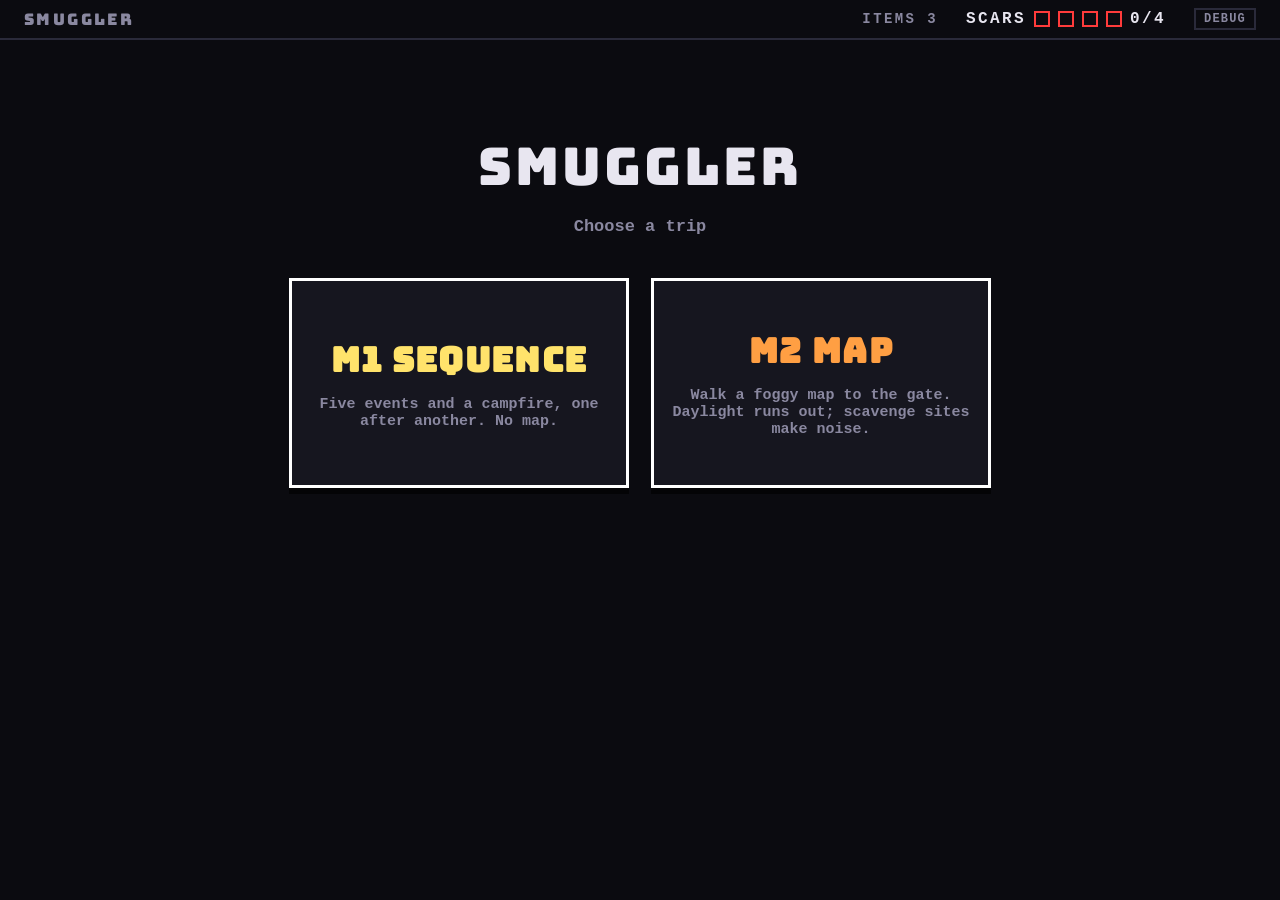
==== commit d1c38a42: "new main" ====
--- a/index.html
+++ b/index.html
@@ -12,8 +12,6 @@
     --bg:#0b0b10; --panel:#16161f; --line:#2a2a3a; --text:#e8e6f0; --dim:#8a88a0;
     --lit:#ffe36b; --status:#ffd36b; --danger:#ff3b3b; --glow:#ffffff; --pip:#e8e6f0; --broken:#5a5a66; --turned:#4fe06a; --tiletext:#0b0b10;
     --lift:1.07;
-    /* readability scale (encounter screen): no game text below --fs-min; rail sizes are tuned in the #sentence block */
-    --fs-min:13px; --fs-sm:15px; --fs-md:17px; --fs-lg:20px; --note:#a9dcff; --note-fs:15px;
     --display:"Bungee", Impact, "Arial Black", "Helvetica Neue", sans-serif; }
   * { box-sizing: border-box; }
   html, body { margin:0; height:100%; background:var(--bg); color:var(--text); overflow:hidden;
@@ -48,196 +46,89 @@
   .faceRow .tile + .tile { margin-left:-3px; }
 
   /* enemy */
-  #enemy { position:absolute; left:0; top:40px; width:100%; height:218px; padding:8px 24px; display:flex; gap:40px; }
-  /* fixed rows (label, meta, intent tile, intent line, action sentence, foresight queue) so long texts wrap inside their own box instead of overlapping */
-  #intentPanel { width:520px; height:216px; display:flex; flex-direction:column; gap:3px; position:relative; overflow:hidden; }
-  #enemyMeta { min-height:16px; font-size:13px; letter-spacing:.04em; color:var(--dim); display:flex; flex-wrap:wrap; gap:2px 10px; align-items:center; flex:none; }
-  #enemyMeta .chip { border:2px solid var(--line); padding:0 6px; font-size:var(--fs-min); letter-spacing:.12em; text-transform:uppercase; }
+  #enemy { position:absolute; left:0; top:40px; width:100%; height:232px; padding:16px 24px; display:flex; gap:40px; }
+  #intentPanel { width:520px; display:flex; flex-direction:column; gap:4px; position:relative; }
+  #enemyMeta { min-height:16px; font-size:13px; letter-spacing:.08em; color:var(--dim); display:flex; gap:10px; align-items:center; }
+  #enemyMeta .chip { border:2px solid var(--line); padding:0 6px; font-size:12px; letter-spacing:.12em; text-transform:uppercase; }
   #bag { position:absolute; right:0; top:-2px; display:flex; align-items:center; gap:6px; }
   #bag.hidden { display:none; }
-  #bag .tile { font-size:var(--fs-min); padding:4px 6px; border-width:2px; }
+  #bag .tile { font-size:12px; padding:4px 6px; border-width:2px; }
   .vb { cursor:help; }
   .lbl { font-size:13px; letter-spacing:.2em; color:var(--dim); }
-  #intentRow { display:flex; align-items:flex-end; gap:20px; height:66px; flex:none; }
-  #intentTile { font-size:34px; padding:12px 20px; }
-  #intentText { height:22px; flex:none; font-size:16px; line-height:22px; white-space:nowrap; overflow:hidden; text-overflow:ellipsis; }
-  #nextWrap { display:flex; align-items:center; gap:10px; height:36px; flex:none; overflow:hidden; }
+  #intentRow { display:flex; align-items:flex-end; gap:20px; height:84px; }
+  #intentTile { font-size:40px; padding:16px 22px; }
+  #intentText { min-height:22px; font-size:18px; }
+  #nextWrap { display:flex; align-items:center; gap:10px; min-height:40px; }
   #nextWrap .q { opacity:.5; display:flex; align-items:center; gap:8px; }
   #nextWrap.hidden { visibility:hidden; }
-  #enemyText { height:44px; flex:none; font-size:17px; line-height:22px; color:var(--status); overflow:hidden; display:-webkit-box; -webkit-line-clamp:2; -webkit-box-orient:vertical; }
-  #stripWrap { flex:1; display:flex; flex-direction:column; min-width:0; }
-  #stripHead { height:36px; flex:none; font-size:13px; line-height:18px; letter-spacing:.06em; color:var(--dim); overflow:hidden; }
-  #stripHead b { color:var(--text); letter-spacing:.14em; }
-  #stripHead .legend { display:block; letter-spacing:.02em; white-space:nowrap; }
-  #stripHead .legend.win { color:var(--turned); font-weight:700; letter-spacing:.08em; }
-  #faceStrip { flex:1; display:flex; gap:8px; align-items:flex-start; padding-top:20px; }
-  .efc .info { font-size:13px; line-height:15px; height:45px; width:100%; text-align:center; color:var(--dim); overflow:hidden; }
-  .efc .fstate { font-size:12px; font-weight:700; letter-spacing:.08em; height:15px; color:var(--dim); white-space:nowrap; }
-  .efc.harmless { opacity:.6; }
-  .efc.harmless .tile { outline:2px dashed var(--dim); outline-offset:-5px; }
-  .efc.resolved .info { color:var(--dim); text-decoration:line-through; }
-  .efc.would-break { border-color:var(--danger); } .efc.would-break .fstate { color:var(--danger); }
-  .efc.would-turn { border-color:var(--turned); } .efc.would-turn .fstate { color:var(--turned); }
-  .efc.would-break.is-current, .efc.would-turn.is-current { border-style:double; }
-  .efc.prov.would-break, .efc.prov.would-turn { border-style:dashed; opacity:.85; }
-  .pip.ghost-broken { background:var(--danger); border-color:#000; transform:rotate(45deg) scale(.7); box-shadow:0 0 0 2px var(--danger); }
-  .pip.ghost-turned { background:var(--turned); border-radius:50%; box-shadow:0 0 0 2px var(--turned); }
-  .pip.ghost-broken.prov, .pip.ghost-turned.prov { opacity:.5; box-shadow:none; }
-  .efc { flex:1; display:flex; flex-direction:column; align-items:center; gap:5px; padding:6px 3px 4px; min-width:0;
+  #enemyText { min-height:22px; font-size:18px; color:var(--status); }
+  #faceStrip { flex:1; display:flex; gap:10px; align-items:flex-start; padding-top:22px; }
+  .efc { flex:1; display:flex; flex-direction:column; align-items:center; gap:8px; padding:10px 4px 8px;
     border:3px solid transparent; position:relative; }
-  .efc .tile { font-size:15px; padding:8px 4px; width:100%; text-align:center; }
+  .efc .tile { font-size:16px; padding:10px 6px; width:100%; text-align:center; }
   .efc.is-current { border-color:var(--glow); }
   .efc.is-next { border:3px dashed var(--dim); }
   .efc.is-then { border:3px dotted var(--line); }
-  .efc .tag { position:absolute; top:-18px; left:0; width:100%; text-align:center; font-size:var(--fs-min); letter-spacing:.15em; color:var(--dim); }
+  .efc .tag { position:absolute; top:-18px; left:0; width:100%; text-align:center; font-size:11px; letter-spacing:.15em; color:var(--dim); }
   .efc.is-current .tag { color:var(--glow); }
-  .pips { display:flex; gap:6px; flex-wrap:wrap; justify-content:center; min-height:24px; }
+  .pips { display:flex; gap:8px; }
   .pip { width:18px; height:18px; border:3px solid #000; background:var(--pip); }
   .pip.broken { background:var(--broken); transform:rotate(45deg) scale(.7); }
   .pip.turned { background:var(--turned); border-radius:50%; }
 
-  /* sentence rail: interlocking chevron steps, FIRST / THEN / LAST labels, MIND band, per-step captions, totals */
-  #sentence { position:absolute; left:0; top:258px; width:100%; height:318px; padding:6px 24px 0; display:flex; flex-direction:column; align-items:flex-start;
-    --sw-max:425px; --sw:425px; --pt:34px; --ov:26px; --pitch:calc(var(--sw) - var(--ov)); --slotH:100px;   /* --sw is re-fitted by JS for more than 3 slots */
-    --fs-label:16px; --fs-action:30px; --fs-action-long:24px; --fs-cap:17px; --fs-total:24px; --fs-narr:29px; --narr-h:70px; --focus:var(--lit); }
-  /* focal zone: the sentence (headline + rail + totals) sits on a lit band across the full width */
-  #sentence { background:linear-gradient(180deg, color-mix(in srgb, var(--focus) 9%, transparent), color-mix(in srgb, var(--focus) 3%, transparent));
-    border-top:2px solid color-mix(in srgb, var(--focus) 45%, transparent); border-bottom:2px solid color-mix(in srgb, var(--focus) 25%, transparent); }
-  #railHead { display:flex; align-items:baseline; gap:16px; height:30px; width:100%; font-size:var(--fs-sm); letter-spacing:.2em; }
-  #railTitle { color:var(--dim); }
-  /* totals: big and prominent, right end of the header row */
-  #rtotals { margin-left:auto; flex:1 1 0; min-width:0; text-align:right; white-space:nowrap; overflow:hidden; text-overflow:ellipsis; letter-spacing:0;
-    font-size:var(--fs-total); line-height:1.15; color:var(--text); }
-  #rtotals .eq { font-family:var(--display); font-weight:400; color:var(--lit); font-size:var(--fs-total); margin-right:6px; }
-  #rtotals.pending { color:var(--dim); }
-  #rtotals.pending .eq { color:var(--dim); }
-  #rtotals .rx { color:var(--note); }
-  #rtotals .sofar { font-family:var(--body, inherit); font-size:var(--fs-min); font-style:italic; color:var(--dim); margin-left:4px; }
-  #rtotals.pending .rx { color:var(--dim); }
-  #sentence.partial .rband.tag.prov { border-style:dashed; opacity:.7; }
-  .carry.prov { border-top-style:dashed; }
-  #railShape { color:var(--lit); font-family:var(--display); font-weight:400; font-size:22px; letter-spacing:.12em; }
-  #slots { position:relative; display:flex; align-items:flex-start; }
-  .rstep { position:relative; width:var(--sw); flex:none; }
-  .rstep + .rstep { margin-left:calc(var(--ov) * -1); }
-  .rlabel { height:22px; line-height:22px; padding-left:var(--pt); font-size:var(--fs-label); letter-spacing:.3em; color:var(--text); }
-  .rstep.first .rlabel { padding-left:8px; }
-  .rband { height:19px; margin:0 0 3px; font-size:var(--fs-min); line-height:19px; letter-spacing:.14em; text-transform:uppercase; color:var(--tiletext);
-    padding-left:var(--pt); white-space:nowrap; }
-  .rstep.first .rband { padding-left:8px; }
-  .rband.on { clip-path:polygon(0 0, 100% 0, 100% 100%, 0 100%); }
-  .rstep.last .rband.on { clip-path:polygon(0 0, calc(100% - 12px) 0, 100% 50%, calc(100% - 12px) 100%, 0 100%); }
-  .rband.tag { display:block; width:max-content; margin-left:var(--pt); padding:0 9px; border:2px solid; font-weight:700; font-size:var(--fs-min); line-height:15px; height:19px; }
-  .rstep.first .rband.tag { margin-left:8px; }
-  .rband.tag.none { color:var(--dim); border-color:var(--line); border-style:dashed; }
-  .rband.tag.none, .rband.tag { background:transparent; }
-  .slot { position:relative; height:var(--slotH); display:flex; align-items:center; justify-content:center; padding:0 var(--pt); }
-  .slot .chev, .slot .chev::after { position:absolute; inset:0; clip-path:polygon(0 0, calc(100% - var(--pt)) 0, 100% 50%, calc(100% - var(--pt)) 100%, 0 100%, var(--pt) 50%); }
-  .rstep.first .slot .chev, .rstep.first .slot .chev::after { clip-path:polygon(0 0, calc(100% - var(--pt)) 0, 100% 50%, calc(100% - var(--pt)) 100%, 0 100%); }
-  .slot .chev { background:#3a3a52; pointer-events:none; }
-  .slot .chev::after { content:''; inset:3px; background:var(--bg); }
-  .rstep:not(.first) .slot .chev::after { }
-  .slot .num { position:absolute; left:calc(var(--pt) + 10px); top:50%; transform:translateY(-50%); font-size:40px; font-family:var(--display); font-weight:400; color:#2c2c3e; pointer-events:none; }
-  .rstep.first .slot .num { left:18px; }
-  .slot .empty { font-size:var(--fs-sm); letter-spacing:.2em; color:var(--dim); text-transform:uppercase; pointer-events:none; }
-  .slot.full .empty, .slot.full .num { display:none; }
-  .slot.full .chev { background:var(--line); }
-  .slot.full .chev::after { background:var(--panel); }
-  .slot.trig .chev { background:var(--glow); }
-  .slot.over .chev { background:var(--glow); }
-  .slot.over .chev::after { background:#2a2a3c; }
-  .slot.acting .chev { background:var(--glow); }
-  .slot.acting .chev::after { background:#34344a; }
-  #slots.complete .slot.full .chev { background:var(--lit); }
-  .rstep > .rlink { position:relative; height:16px; }
-  .carry { position:absolute; left:calc(var(--sw) / 2 + 12px); top:6px; height:0; border-top:3px solid; }
-  .carry::after { content:''; position:absolute; right:-2px; top:-6.5px; border:5px solid transparent; border-right:0; border-left:9px solid currentColor; }
-  .carry b { position:absolute; left:50%; top:-11px; transform:translateX(-50%); padding:0 6px; background:var(--bg); font-size:var(--fs-sm); line-height:18px; }
-  .rcap { height:26px; padding:0 var(--ov) 0 var(--pt); text-align:center; font-size:var(--note-fs); line-height:22px; overflow:hidden; }
-  .rstep.first .rcap { padding-left:8px; }
-  .rcap .cl1 { white-space:nowrap; overflow:hidden; text-overflow:ellipsis; color:var(--note); font-weight:700; }   /* annotations: one consistent style */
-  .rcap .cl2 { font-size:var(--fs-min); line-height:14px; font-weight:400; color:var(--dim); white-space:nowrap; overflow:hidden; text-overflow:ellipsis; }
-  .rcap .cn { text-transform:none; }
-  .rcap .cp { font-family:var(--display); font-weight:400; font-size:15px; letter-spacing:.02em; }
-  .rcap .cin { color:var(--turned); }
-  .rcap.mind .cl1 { color:var(--dim); }
-  #playhead { position:absolute; left:calc(var(--ph, 0) * var(--pitch) + var(--pt)); top:22px; width:calc(var(--sw) - var(--pt) - var(--ov)); height:19px;
-    background:var(--glow); box-shadow:0 0 14px 2px color-mix(in srgb, var(--glow) 70%, transparent); opacity:0; pointer-events:none; z-index:3;
-    transition:left var(--ph-ms, .16s) ease-out, opacity .1s; }
-  #playhead.on { opacity:1; }
-  #stage[data-phase=resolving] #sentence { --focus:var(--glow); }
-  #narration { height:var(--narr-h); flex:none; width:100%; max-width:1232px; font-size:var(--fs-narr); line-height:35px; color:var(--text); text-align:center; font-weight:700;
-    overflow:hidden; display:grid; align-content:center; text-shadow:0 2px 0 rgba(0,0,0,.6); }
-  #narration .nbox { display:block; max-height:70px; overflow:hidden; } #narration .nm, #narration .nres { color:var(--text); } #narration .ni { text-decoration:underline; text-decoration-thickness:2px; text-underline-offset:4px; }
-  #narration .nres { font-weight:400; font-size:.7em; color:var(--dim); }
-  #preview { margin-top:0; min-height:22px; width:100%; }
-  #previewText { font-size:var(--fs-md); line-height:22px; max-width:1232px; }
-  #previewText.hint { color:var(--dim); }
-
-  /* bottom: dice lying loose on the table */
-  #bottom { position:absolute; left:0; top:580px; width:100%; height:140px; }
-  #stage[data-phase=resolving] #bottom, #stage[data-phase=enemy] #bottom { opacity:.45; transition:opacity .15s; }
-  #tray { display:flex; justify-content:center; gap:34px; }
-  .cell { width:210px; height:70px; display:flex; align-items:center; justify-content:center; border-radius:20px; }
-  .cell:empty { border:2px dashed color-mix(in srgb, var(--line) 30%, transparent); }
-  .cell.over, #tray.over .cell:empty { border-color:var(--glow); }
-  .die { width:200px; height:64px; display:flex; flex-direction:column; align-items:center; justify-content:center;
-    gap:5px; position:relative; touch-action:none; cursor:grab; rotate:var(--tilt, 0deg);
-    border-radius:18px; border:3px solid #3a3a52; background:linear-gradient(160deg, #262638, #15151f);
-    box-shadow:0 5px 0 rgba(0,0,0,.55), inset 0 2px 0 rgba(255,255,255,.07); }
-  .die .meta { display:flex; align-items:center; gap:8px; height:20px; line-height:1; }
-  .die .cap { font-size:var(--fs-min); letter-spacing:.2em; color:var(--dim); }
-  .die .held { position:absolute; right:10px; top:-9px; font-size:var(--fs-min); letter-spacing:.1em; color:var(--tiletext);
-    background:var(--lit); padding:2px 6px; display:none; }
+  /* sentence */
+  #sentence { position:absolute; left:0; top:272px; width:100%; height:190px; display:flex; flex-direction:column; align-items:center; }
+  #slots { display:flex; align-items:center; gap:14px; }
+  .slot { width:262px; height:104px; border:3px dashed var(--line); background:rgba(255,255,255,.025);
+    display:flex; align-items:center; justify-content:center; position:relative; }
+  .slot::before { content:attr(data-n); position:absolute; left:6px; top:3px; font-size:12px; color:var(--dim); z-index:1; }
+  .slot.trig { border-color:var(--glow); box-shadow:0 0 10px 1px color-mix(in srgb, var(--glow) 55%, transparent); }
+  .slot .num { position:absolute; left:6px; top:3px; font-size:12px; color:var(--dim); }
+  .slot.over { border-color:var(--glow); background:rgba(255,255,255,.1); }
+  .slot.full { border-style:solid; }
+  .slot.acting { border-color:var(--glow); background:rgba(255,255,255,.14); }
+  #slots.complete .slot { border-color:var(--lit); }
+  .arrow { font-size:26px; color:var(--dim); width:30px; text-align:center; }
+  #preview { margin-top:14px; text-align:center; min-height:62px; }
+  #shape { font-size:14px; letter-spacing:.25em; color:var(--dim); text-transform:uppercase; min-height:18px; }
+  #previewText { font-size:22px; margin:6px auto 0; max-width:1200px; line-height:1.25; }
+  #previewText.hint { color:var(--dim); font-size:18px; }
+
+  /* bottom */
+  #bottom { position:absolute; left:0; top:468px; width:100%; height:200px; }
+  #tray { display:flex; justify-content:center; gap:30px; }
+  .cell { width:262px; height:128px; border:3px solid var(--line); background:var(--panel);
+    display:flex; align-items:center; justify-content:center; }
+  .cell.over { border-color:var(--glow); }
+  .die { width:100%; height:100%; display:flex; flex-direction:column; align-items:center; justify-content:center;
+    gap:6px; position:relative; touch-action:none; cursor:grab; }
+  .die .cap { font-size:11px; letter-spacing:.2em; color:var(--dim); }
+  .die .held { position:absolute; right:4px; top:2px; font-size:12px; letter-spacing:.1em; color:var(--tiletext);
+    background:var(--lit); padding:2px 5px; display:none; }
   .die.held .held { display:block; }
-  .die.held { border-color:var(--lit); box-shadow:0 5px 0 rgba(0,0,0,.55), 0 0 14px 1px color-mix(in srgb, var(--lit) 40%, transparent); translate:0 -5px; }
-  .die.held .faceRow { transform:none; }
+  .die.held .faceRow { transform:translateY(5px); }
   .die.dim .faceRow { opacity:.35; }
-  .die .frz { position:absolute; left:10px; top:-9px; font-size:var(--fs-min); letter-spacing:.1em; color:#06222c; background:#8fe0ff;
+  .die .frz { position:absolute; left:4px; top:2px; font-size:12px; letter-spacing:.1em; color:#06222c; background:#8fe0ff;
     padding:2px 5px; display:none; }
-  .die.frozen { border-color:#8fe0ff; background:color-mix(in srgb, #8fe0ff 12%, #15151f);
-    box-shadow:0 5px 0 rgba(0,0,0,.55), inset 0 0 22px #8fe0ff88; cursor:not-allowed; }
+  .die.frozen { outline:3px solid #8fe0ff; outline-offset:-3px; background:color-mix(in srgb, #8fe0ff 12%, transparent);
+    box-shadow:inset 0 0 22px #8fe0ff88; cursor:not-allowed; }
   .die.frozen .frz { display:block; }
   .nf .sturdy { position:absolute; right:-2px; top:-9px; font-size:10px; letter-spacing:.08em; font-weight:400; color:var(--dim);
     background:var(--panel); border:1px solid var(--line); padding:0 4px; }
-  .die .ctl button { background:var(--panel); border:2px solid var(--line); padding:0 10px; font-size:13px; line-height:16px; }
+  .die .ctl button { background:var(--panel); border:2px solid var(--line); padding:0 10px; font-size:13px; line-height:18px; }
   .die .ctl button:hover { border-color:var(--glow); }
   .die.in-slot .up, .die:not(.in-slot) .down { display:none; }
-  /* a die on the rail is a word step: no die frame, same face tiles */
-  .die.in-slot { width:100%; height:100%; border:0; border-radius:0; background:none; box-shadow:none; rotate:0deg; translate:none; gap:2px; z-index:2; }
-  .die.in-slot .tile { font-size:21px; padding:8px 11px; }
-  #tray .die:not(.dragging) .tile { font-size:17px; padding:5px 9px; }
-  .die.in-slot .held { top:2px; right:calc(var(--pt) + 4px); }
-  .die.in-slot .frz { top:2px; left:calc(var(--pt) + 4px); }
-  .rstep.first .die.in-slot .frz { left:12px; }
-  /* slot action: the action the die performs is the slot's main content; the die face shrinks to a small strip */
-  .slot .sact { position:absolute; inset:0; z-index:3; pointer-events:none; display:none; flex-direction:column; align-items:center; justify-content:flex-start;
-    padding:8px var(--pt) 0; text-align:center; }
-  .rstep.first .slot .sact { padding-left:12px; }
-  .slot.acts .sact { display:flex; }
-  .sact .an { font-family:var(--display); font-weight:400; font-size:var(--fs-action); line-height:1.02; letter-spacing:.02em; text-transform:uppercase; white-space:normal;
-    max-height:2.1em; overflow:hidden; text-shadow:0 2px 0 rgba(0,0,0,.6); }
-  .sact .an.long { font-size:var(--fs-action-long); }
-  .sact .ap { font-size:1.12em; }
-  .sact .cin { color:var(--turned); }
-  .slot.acts .die.in-slot { justify-content:flex-end; }
-  .slot.acts .die.in-slot .faceRow { position:absolute; left:0; right:0; bottom:6px; opacity:1; }
-  .slot.acts .die.in-slot .tile { font-size:var(--fs-min); padding:3px 7px; border-width:2px; box-shadow:none; }
-  .slot.acts .die.in-slot .meta { position:absolute; right:calc(var(--pt) + 2px); top:2px; height:16px; }
-  .slot.acts .die.in-slot .cap { display:none; }
-  .die.dragging { position:fixed; z-index:60; cursor:grabbing; background:linear-gradient(160deg, #262638, #15151f); border:3px solid var(--glow);
-    border-radius:18px; box-shadow:0 12px 0 rgba(0,0,0,.5); pointer-events:none; translate:none; }
+  .die.dragging { position:fixed; z-index:60; cursor:grabbing; background:var(--panel); border:3px solid var(--glow);
+    box-shadow:0 12px 0 rgba(0,0,0,.5); pointer-events:none; }
   .die.dragging .ctl { display:none; }
-  .die.dragging .tile { font-size:24px; padding:10px 14px; }
-  #buttons { margin-top:4px; display:flex; justify-content:center; align-items:center; gap:18px; }
-  .btn { background:var(--panel); border:2px solid var(--line); padding:4px 20px; font-size:16px; letter-spacing:.12em;
+  #buttons { margin-top:22px; display:flex; justify-content:center; align-items:center; gap:18px; }
+  .btn { background:var(--panel); border:3px solid var(--glow); padding:12px 26px; font-size:20px; letter-spacing:.12em;
     box-shadow:0 4px 0 rgba(0,0,0,.6); }
   .btn:disabled { opacity:.3; cursor:default; border-color:var(--line); }
-  #btnCommit:not(:disabled), #btnRoll:not(:disabled) { border-color:var(--lit); }
   .btn:not(:disabled):hover { background:var(--glow); color:var(--tiletext); }
   .btn.primary { background:var(--lit); color:var(--tiletext); border-color:#000; }
-  #status { color:var(--status); font-size:var(--fs-sm); min-width:210px; }
-  #help { position:absolute; left:0; bottom:2px; width:100%; text-align:center; font-size:var(--fs-min); color:var(--dim); opacity:.7; padding:0 24px; white-space:nowrap; overflow:hidden; text-overflow:ellipsis; }
+  #status { color:var(--status); font-size:15px; min-width:210px; }
+  #help { position:absolute; left:0; bottom:8px; width:100%; text-align:center; font-size:13px; color:var(--dim); padding:0 40px; }
 
   /* popover */
   #pop { position:absolute; z-index:40; display:none; background:#000; border:3px solid var(--glow); padding:8px 10px;
@@ -245,8 +136,8 @@
   #pop .row { display:flex; gap:8px; align-items:center; }
   #pop .f { padding:4px; border:3px solid transparent; }
   #pop .f.cur { border-color:var(--glow); }
-  #pop .tile { font-size:var(--fs-min); padding:5px 6px; border-width:2px; box-shadow:none; }
-  #pop .ttl { font-size:var(--fs-min); letter-spacing:.2em; color:var(--dim); margin-bottom:6px; }
+  #pop .tile { font-size:12px; padding:5px 6px; border-width:2px; box-shadow:none; }
+  #pop .ttl { font-size:11px; letter-spacing:.2em; color:var(--dim); margin-bottom:6px; }
 
   /* overlay */
   #overlay { position:absolute; inset:0; z-index:80; background:rgba(5,5,8,.82); display:none;
@@ -258,9 +149,10 @@
   .tile, .btn, #top .title, #overlay .big, .flyer, #pop .tile { font-family:var(--display); font-weight:400; white-space:nowrap; }
   .tile { letter-spacing:.02em; }
   .efc .tile { letter-spacing:0; }
-  .die { transition: scale .1s ease-out, translate .12s ease-out; }
+  .die { transition: scale .1s ease-out; }
   .die .faceRow { transition: transform .12s ease-out; }
   .die.dragging { scale:var(--lift); box-shadow:0 18px 0 rgba(0,0,0,.45); }
+  .die.held { background:color-mix(in srgb, var(--lit) 6%, transparent); }
   .flyer { position:absolute; left:0; top:0; z-index:70; pointer-events:none; font-size:34px; line-height:1;
     -webkit-text-stroke:2px #000; paint-order:stroke fill; text-shadow:0 4px 0 rgba(0,0,0,.6); will-change:transform; }
   .flyer.small { font-size:20px; }
@@ -268,10 +160,12 @@
   .crack { position:absolute; inset:0; pointer-events:none; z-index:5; }
   .crack svg { width:100%; height:100%; }
   .die { z-index:1; }
-  /* sentence complete: the rail lights up together */
-  @keyframes litFlash { 0% { filter:drop-shadow(0 0 0 var(--lit)); } 40% { filter:drop-shadow(0 0 9px var(--lit)); } 100% { filter:drop-shadow(0 0 0 transparent); } }
+  /* sentence complete: tiles + arrows light up together */
+  @keyframes litFlash { 0% { box-shadow:0 0 0 0 color-mix(in srgb, var(--lit) 95%, transparent); } 100% { box-shadow:0 0 26px 8px color-mix(in srgb, var(--lit) 0%, transparent); } }
+  @keyframes arrowLit { 0% { transform:scale(1.9); } 100% { transform:scale(1); } }
   @keyframes ovPop { 0% { transform:scale(.4) rotate(-6deg); opacity:0; } 60% { transform:scale(1.12) rotate(2deg); opacity:1; } 100% { transform:scale(1) rotate(0); } }
-  #slots.complete .slot.full { animation:litFlash .45s ease-out; }
+  #slots.complete .slot { animation:litFlash .45s ease-out; background:color-mix(in srgb, var(--lit) 7%, transparent); box-shadow:0 0 14px 2px color-mix(in srgb, var(--lit) 45%, transparent); }
+  #slots.complete .arrow { color:var(--lit); animation:arrowLit .4s ease-out; text-shadow:0 0 10px color-mix(in srgb, var(--lit) 90%, transparent); }
   #slots.complete .die .tile { filter:brightness(1.1) saturate(1.1); }
   #overlay.show .big { animation:ovPop .5s cubic-bezier(.2,1.4,.4,1); }
   @media (prefers-reduced-motion: reduce) {
@@ -329,7 +223,7 @@
 
   /* ===== V1-3: placement screen / die nets ===== */
   #pop { z-index:58; }
-  #pop .ftip { font-size:var(--fs-min); font-weight:400; min-width:230px; }
+  #pop .ftip { font-size:12px; font-weight:400; min-width:230px; }
   #pop .ftip .vr { display:flex; gap:10px; align-items:baseline; padding:2px 0; }
   #pop .ftip .vr b { width:52px; letter-spacing:.04em; }
   #pop .ftip .vr .nm { flex:1; }
@@ -408,7 +302,6 @@
   #noiseTrack .nb.on.hot { background:var(--danger); }
   #btnLeave { display:none; }
   #stage.site #intentTile { display:none; }
-  #stage.site #stripHead { visibility:hidden; }
   #stage.site #noiseTrack { display:flex; }
   #stage.site #btnLeave { display:inline-block; }
   #stage.site #intentPanel { width:400px; }
@@ -417,11 +310,11 @@
   #stage.site #enemyMeta .chip { white-space:nowrap; }
   #stage.site #intentRow { height:48px; align-items:center; }
   .efc.site { cursor:pointer; }
-  .efc.site .tile { font-size:var(--fs-min); padding:8px 4px; white-space:normal; line-height:1.15; min-height:52px; display:flex; align-items:center; justify-content:center; text-align:center; }
+  .efc.site .tile { font-size:12px; padding:8px 4px; white-space:normal; line-height:1.15; min-height:52px; display:flex; align-items:center; justify-content:center; text-align:center; }
   .efc.site.opened { opacity:.5; cursor:default; }
   .efc.site:not(.opened):hover { background:rgba(255,255,255,.05); }
-  .efc.site .sfn { position:absolute; right:5px; bottom:2px; font-size:var(--fs-min); color:var(--dim); font-weight:400; }
-  .efc.site .sub { font-size:var(--fs-min); letter-spacing:.08em; font-weight:400; color:var(--dim); min-height:12px; text-align:center; }
+  .efc.site .sfn { position:absolute; right:5px; bottom:2px; font-size:10px; color:var(--dim); font-weight:400; }
+  .efc.site .sub { font-size:10px; letter-spacing:.08em; font-weight:400; color:var(--dim); min-height:12px; text-align:center; }
   .efc.site .tile.ghost { outline:2px dashed var(--dim); outline-offset:1px; opacity:.75; }
   .efc.site .tile.strike { text-decoration:line-through; }
   .mapwrap { width:100%; max-width:1200px; display:flex; flex-direction:column; gap:14px; align-items:stretch; }
@@ -457,7 +350,7 @@
   .coldflash { position:absolute; inset:0; z-index:72; pointer-events:none; box-shadow:inset 0 0 120px 30px rgba(255,59,59,.55); }
 
   /* debug / tuning drawer (overlay on the right, closed by default) */
-  #btnDebug { background:transparent; border:2px solid var(--line); padding:2px 8px; font-size:var(--fs-min); letter-spacing:.1em; color:var(--dim); }
+  #btnDebug { background:transparent; border:2px solid var(--line); padding:2px 8px; font-size:12px; letter-spacing:.1em; color:var(--dim); }
   #btnDebug.on { border-color:var(--status); color:var(--status); }
   #dbg { position:absolute; right:0; top:40px; bottom:0; width:300px; z-index:90; background:rgba(10,10,16,.97);
     border-left:2px solid var(--status); padding:10px 12px 12px; overflow-y:auto; font-size:12px; font-weight:400;
@@ -491,13 +384,11 @@
       <div id="enemyText"></div>
       <div id="nextWrap" class="hidden"></div>
     </div>
-    <div id="stripWrap"><div id="stripHead"></div><div id="faceStrip"></div></div>
+    <div id="faceStrip"></div>
   </section>
   <section id="sentence">
-    <div id="narration"></div>
-    <div id="railHead"><span id="railTitle"></span><span id="railShape"></span><span id="rtotals"></span></div>
     <div id="slots"></div>
-    <div id="preview"><div id="previewText"></div></div>
+    <div id="preview"><div id="shape"></div><div id="previewText"></div></div>
   </section>
   <section id="bottom">
     <div id="tray"></div>
@@ -528,7 +419,6 @@
   loseRule: 'maxScars',                               // 'maxScars' (v1 rule, default) | 'dieLost' = run ends when every face of any single die is a SCAR
   scarTargets: null,                                  // die ids a scar may land on (null = every die with kind 'body')
   mindAloneHolds: false,                              // true: a lone MIND (1-slot sentence) lets you hold one body die into the next turn
-  minSlots: 2,                                        // no encounter / site has fewer sentence slots than this (1-slot code paths stay, unreachable by default)
   defaultSlots: 3,                                    // sentence length of an enemy / site without its own `slots`
   points: { favourite: 2, other: 1, itemBonus: 1, scar: 0 },
   verbs: ['PRUNE', 'SOW', 'DIG'],
@@ -566,21 +456,15 @@
   // Sentence labels by MIND position. `first` / `middle` / `last` apply to any slot count; no MIND = reflex;
   // a lone MIND in a 1-slot sentence = idle (or hold with mindAloneHolds).
   shapeNames: { first: 'Plan', middle: 'Situation', last: 'Impulse', reflex: 'Reflex', idle: 'Idle', hold: 'Hold' },
-  // Action names. Defaults are neutral (they read against an animal, a person, a place or a scavenge site); actionNamesByTag overrides
-  // single names for an encounter whose first matching tag is that tag (animal | human | place; scavenge sites use 'site').
-  // Lookup order: item name for the tag -> item name -> part name for the tag -> part name. Keep names short (shown big in slots).
   actionNames: {                                      // bare body parts only: [bodyPart][verb]; item faces use items[id].names. IDLE = acting on instinct with no verb
     'PALM':  { PRUNE: 'Hit',      SOW: 'Gesture',     DIG: 'Search' },
     'ARM':   { PRUNE: 'Swing',    SOW: 'Wave',        DIG: 'Reach' },
-    'MOUTH': { PRUNE: 'Shout',    SOW: 'Coax',        DIG: 'Call out' },
-    'EYE':   { PRUNE: 'Glare',    SOW: 'Soft look',   DIG: 'Look' },
-    'EAR':   { PRUNE: 'Tune out', SOW: 'Lend an ear', DIG: 'Listen' },
-    'NOSE':  { PRUNE: 'Snort',    SOW: 'Sniff gently', DIG: 'Sniff out' },
+    'MOUTH': { PRUNE: 'Insult',   SOW: 'Small talk',  DIG: 'Ask' },
+    'EYE':   { PRUNE: 'Glare',    SOW: 'Kind look',   DIG: 'Look' },
+    'EAR':   { PRUNE: 'Tune out', SOW: 'Hear out',    DIG: 'Listen' },
+    'NOSE':  { PRUNE: 'Snort',    SOW: 'Sniff kindly', DIG: 'Sniff out' },
     'BACK':  { PRUNE: 'Shove',    SOW: 'Lean',        DIG: 'Hunch',  IDLE: 'Brace' },
-    'BELLY': { PRUNE: 'Bump',     SOW: 'Chuckle',     DIG: 'Rumble', IDLE: 'Clench' },
-  },
-  actionNamesByTag: {                                 // [tag][bodyPart][verb]
-    human: { MOUTH: { PRUNE: 'Insult', SOW: 'Small talk', DIG: 'Ask' }, EAR: { SOW: 'Hear out' }, BELLY: { SOW: 'Laugh' } },
+    'BELLY': { PRUNE: 'Bump',     SOW: 'Laugh',       DIG: 'Rumble', IDLE: 'Clench' },
   },
 });
 
@@ -590,37 +474,34 @@
 
 Object.assign(CONFIG, {
   // Items: part, a name per verb (null = use the part's action name), a `special` code the engine switches on, `info` for
-  // tooltips, optional `namesByTag` ({ tag: { VERB: name } }, tag = animal | human | place | site; overrides `names`), optional `uses` (charges) and `forbidden` (inert until checks). Numbers for the specials live in itemRules.
+  // tooltips, optional `uses` (charges) and `forbidden` (inert until checks). Numbers for the specials live in itemRules.
   // Every item also gives points.itemBonus.
   items: {
-    KNIFE:        { name: 'KNIFE',        part: 'PALM',  names: { PRUNE: 'Stab',   SOW: 'Threaten',        DIG: 'Poke' }, namesByTag: { site: { DIG: 'Pry' }, place: { DIG: 'Pry' } },
+    KNIFE:        { name: 'KNIFE',        part: 'PALM',  names: { PRUNE: 'Stab',   SOW: 'Threaten',        DIG: 'Pry' },
                     special: 'knife',       info: 'PRUNE: +1 extra point' },
-    SHEARS:       { name: 'SHEARS',       part: 'PALM',  names: { PRUNE: 'Snip',   SOW: 'Show shears',     DIG: 'Snip around' },
-                    namesByTag: { human: { SOW: 'Offer a trim' }, site: { DIG: 'Cut open' }, place: { DIG: 'Cut open' } },
+    SHEARS:       { name: 'SHEARS',       part: 'PALM',  names: { PRUNE: 'Snip',   SOW: 'Offer to trim',   DIG: 'Cut open' },
                     special: 'shears',      info: 'PRUNE: its points are split across 2 different faces. On a scavenge site, PRUNE with SHEARS makes no noise' },
-    SPADE:        { name: 'SPADE',        part: 'PALM',  names: { PRUNE: 'Whack',  SOW: 'Lean on spade',   DIG: 'Dig' }, namesByTag: { human: { SOW: 'Lean and chat' } },
+    SPADE:        { name: 'SPADE',        part: 'PALM',  names: { PRUNE: 'Whack',  SOW: 'Lean and chat',   DIG: 'Dig' },
                     special: 'spade',       info: 'DIG on a scavenge site: reveals all faces' },
-    WATERING_CAN: { name: 'WATERING CAN', part: 'PALM',  names: { PRUNE: 'Splash', SOW: 'Sprinkle', DIG: 'Pour out' },
-                    namesByTag: { human: { SOW: 'Water their plant' }, site: { DIG: 'Flood out' }, place: { DIG: 'Flood out' } },
+    WATERING_CAN: { name: 'WATERING CAN', part: 'PALM',  names: { PRUNE: 'Splash', SOW: 'Water their plant', DIG: 'Flood out' },
                     special: 'wateringCan', info: 'SOW: +1 now, and +1 SOW automatically at the start of your next turn' },
-    MATCHES:      { name: 'MATCHES',      part: 'PALM',  names: { PRUNE: 'Light up', SOW: 'Strike one', DIG: 'Shine' }, namesByTag: { human: { SOW: 'Offer a light' } },
+    MATCHES:      { name: 'MATCHES',      part: 'PALM',  names: { PRUNE: 'Light up', SOW: 'Offer a light', DIG: 'Shine' },
                     special: 'matches',     uses: 3, info: 'PRUNE: +2. Each use spends 1 charge; at 0 the matches burn out' },
-    FORBIDDEN_BOOK: { name: 'FORBIDDEN BOOK', part: 'PALM', names: { PRUNE: 'Smack', SOW: 'Read aloud', DIG: 'Look up' }, namesByTag: { human: { SOW: 'Quote' } },
+    FORBIDDEN_BOOK: { name: 'FORBIDDEN BOOK', part: 'PALM', names: { PRUNE: 'Smack', SOW: 'Quote', DIG: 'Look up' },
                     special: 'forbiddenBook', forbidden: true, info: 'SOW: +2. Forbidden: suspicious at checks (later)' },
     SEED_POUCH:   { name: 'SEED POUCH',   part: 'PALM',  names: { PRUNE: null, SOW: null, DIG: null },
                     special: 'seedPouch',   uses: 3, info: 'Needed to catch a soul (later). One use per soul. No effect yet' },
     SLEEVE_POCKET: { name: 'SLEEVE POCKET', part: 'ARM', names: { PRUNE: null, SOW: null, DIG: null },
                     special: 'sleevePocket', info: 'At a check (later) the item on a neighbouring face stays hidden. No effect yet' },
-    GLASSES:      { name: 'GLASSES',      part: 'EYE',   names: { PRUNE: 'Glint',  SOW: 'Peer kindly',      DIG: 'Squint' },
-                    namesByTag: { human: { SOW: 'Look learned', DIG: 'Read the fine print' }, site: { DIG: 'Inspect' }, place: { DIG: 'Inspect' } },
+    GLASSES:      { name: 'GLASSES',      part: 'EYE',   names: { PRUNE: 'Glint',  SOW: 'Look learned',    DIG: 'Read the fine print' },
                     special: 'glasses',     info: 'First in the sentence: reveals the next 2 enemy intents' },
-    LANTERN:      { name: 'LANTERN',      part: 'EYE',   names: { PRUNE: 'Dazzle', SOW: 'Warm light',      DIG: 'Shed light' },
+    LANTERN:      { name: 'LANTERN',      part: 'EYE',   names: { PRUNE: 'Dazzle', SOW: 'Warm light',      DIG: 'Light up' },
                     special: 'lantern',     info: 'This eye face counts as matching (2 points) under any verb' },
-    EAR_TRUMPET:  { name: 'EAR TRUMPET',  part: 'EAR',   names: { PRUNE: null,     SOW: 'Listen closely',  DIG: 'Listen in' }, namesByTag: { human: { DIG: 'Eavesdrop' } },
+    EAR_TRUMPET:  { name: 'EAR TRUMPET',  part: 'EAR',   names: { PRUNE: null,     SOW: 'Listen closely',  DIG: 'Eavesdrop' },
                     special: 'earTrumpet',  info: 'Directly before a MOUTH die: that MOUTH gets +2' },
     WHISTLE:      { name: 'WHISTLE',      part: 'MOUTH', names: { PRUNE: 'Shriek', SOW: 'Call softly',     DIG: 'Echo' },
                     special: 'whistle',     info: 'SOW vs animals: this die\'s points ×2' },
-    PIPE:         { name: 'PIPE',         part: 'MOUTH', names: { PRUNE: 'Blow smoke', SOW: 'Puff calmly', DIG: 'Ponder' }, namesByTag: { human: { SOW: 'Calm chat' } },
+    PIPE:         { name: 'PIPE',         part: 'MOUTH', names: { PRUNE: 'Blow smoke', SOW: 'Calm chat',   DIG: 'Ponder' },
                     special: 'pipe',        info: 'Last in the sentence: wanted level −1 (no effect yet)' },
     VEST:         { name: 'VEST',         part: 'BELLY', names: { PRUNE: null, SOW: null, DIG: null },
                     special: 'vest',        info: 'Covers the belly: no scar when it is exposed' },
@@ -650,8 +531,7 @@
   // Enemy effect numbers. tax: every verb total of the sentence is reduced by this next turn (min 0, not stacking).
   effectRules: { tax: 1, scarHeadDie: 'HEAD' },
   // Enemies: tags, pruneMod / sowMod (added once to that verb's sentence total, min 0), 6 faces with pips,
-  // shortName = how narration refers to it ('the stray dog'), pron = { them, its } for later mentions (default it / its), act = full-sentence action line per face name ({item} = the item taken / lost; keys noItem, wag, broken; falls back to
-  // shortName + text), flavour text (read as "<logName> <text>"), rewards per ending.
+  // flavour text (read as "<logName> <text>"), rewards per ending.
   //   effect: 'scar' (random non-scar HAND/HEAD face -> SCAR, its item is destroyed) | 'rerollPenalty' (-1 reroll next turn)
   //           | 'takeItem' (random placed item goes to the enemy; returned if beaten) | 'none'
   //           | 'loseItem' (a random placed item is removed for good, never returned)
@@ -661,18 +541,15 @@
   //   rewards: { choose:[ids] } pick one, { give:[ids] } all; returnTaken:true gives back taken items; revealTiles is M2.
   enemies: {
     DOG: {
-      name: 'STRAY DOG', logName: 'dog', shortName: 'the stray dog', tags: ['animal'], pruneMod: 0, sowMod: 0, slots: 3,
+      name: 'STRAY DOG', logName: 'dog', tags: ['animal'], pruneMod: 0, sowMod: 0, slots: 3,
       faces: [
-        { name: 'BITE',    pips: 3, hostile: true,  effect: 'scar' },
-        { name: 'BITE',    pips: 3, hostile: true,  effect: 'scar' },
-        { name: 'GROWL',   pips: 3, hostile: true,  effect: 'rerollPenalty' },
-        { name: 'GROWL',   pips: 3, hostile: true,  effect: 'rerollPenalty' },
-        { name: 'SNIFF',   pips: 3, hostile: true,  effect: 'none' },
-        { name: 'WHIMPER', pips: 3, hostile: false, effect: 'none' },
+        { name: 'BITE',    pips: 4, hostile: true,  effect: 'scar' },
+        { name: 'BITE',    pips: 4, hostile: true,  effect: 'scar' },
+        { name: 'GROWL',   pips: 4, hostile: true,  effect: 'rerollPenalty' },
+        { name: 'GROWL',   pips: 4, hostile: true,  effect: 'rerollPenalty' },
+        { name: 'SNIFF',   pips: 4, hostile: true,  effect: 'none' },
+        { name: 'WHIMPER', pips: 4, hostile: false, effect: 'none' },
       ],
-      act: { BITE: 'The stray dog bites you: one of your faces becomes a scar.', GROWL: 'The stray dog growls at you: 1 fewer reroll next turn.',
-             SNIFF: 'The stray dog sniffs your pockets.', WHIMPER: 'The stray dog whimpers.',
-             wag: 'The stray dog wags its tail.', broken: 'The stray dog is too hurt to act.' },
       targetPriority: ['BITE', 'GROWL', 'SNIFF'],     // order for spilling PRUNE/SOW past the current intent
       text: { BITE: 'bites', GROWL: 'growls (−1 reroll next turn)', SNIFF: 'sniffs your pockets', WHIMPER: 'whimpers',
               wag: 'wags its tail', broken: 'is too hurt to act' },
@@ -680,18 +557,15 @@
       winText: { beaten: 'The dog is done for.', befriended: 'The dog is yours now.' },
     },
     PLUMBER: {
-      name: 'PLUMBER', logName: 'plumber', shortName: 'the plumber', pron: { them: 'him', its: 'his' }, tags: ['human'], pruneMod: -1, sowMod: 1, slots: 3,
+      name: 'PLUMBER', logName: 'plumber', tags: ['human'], pruneMod: -1, sowMod: 1, slots: 3,
       faces: [
-        { name: 'BORROW', pips: 5, hostile: true,  effect: 'takeItem' },
-        { name: 'BORROW', pips: 5, hostile: true,  effect: 'takeItem' },
+        { name: 'BORROW', pips: 6, hostile: true,  effect: 'takeItem' },
+        { name: 'BORROW', pips: 6, hostile: true,  effect: 'takeItem' },
         { name: 'QUOTE',  pips: 2, hostile: true,  effect: 'rerollPenalty' },
         { name: 'QUOTE',  pips: 2, hostile: true,  effect: 'rerollPenalty' },
         { name: 'SIGH',   pips: 2, hostile: false, effect: 'none' },
         { name: 'SIGH',   pips: 2, hostile: false, effect: 'none' },
       ],
-      act: { BORROW: 'The plumber borrows your {item}.', QUOTE: 'The plumber quotes an outrageous price: 1 fewer reroll next turn.',
-             SIGH: 'The plumber sighs and shakes his head.', noItem: 'The plumber rummages through your things and finds nothing worth borrowing.',
-             wag: 'The plumber tips his cap.', broken: 'The plumber is too hurt to act.' },
       targetPriority: ['BORROW', 'QUOTE'],
       text: { BORROW: 'borrows your {item}', QUOTE: 'quotes an outrageous price (−1 reroll next turn)', SIGH: 'sighs and shakes his head',
               noItem: 'rummages through your things, finds nothing worth borrowing', wag: 'tips his cap', broken: 'is too hurt to act' },
@@ -699,18 +573,15 @@
       winText: { beaten: 'The plumber leaves, rubbing his bruises.', befriended: 'The plumber shakes your hand and stays for tea.' },
     },
     ACCOUNTANT: {
-      name: 'ACCOUNTANT', logName: 'accountant', shortName: 'the accountant', pron: { them: 'him', its: 'his' }, tags: ['human'], pruneMod: 1, sowMod: -1, slots: 2,   // he talks, you nod
+      name: 'ACCOUNTANT', logName: 'accountant', tags: ['human'], pruneMod: 1, sowMod: -1, slots: 2,   // he talks, you nod
       faces: [
-        { name: 'TAXES',    pips: 3, hostile: true,  effect: 'tax' },
-        { name: 'TAXES',    pips: 3, hostile: true,  effect: 'tax' },
-        { name: 'EXPLAINS', pips: 5, hostile: true,  effect: 'scarHead' },
+        { name: 'TAXES',    pips: 4, hostile: true,  effect: 'tax' },
+        { name: 'TAXES',    pips: 4, hostile: true,  effect: 'tax' },
+        { name: 'EXPLAINS', pips: 6, hostile: true,  effect: 'scarHead' },
         { name: 'BORES',    pips: 2, hostile: true,  effect: 'rerollPenalty' },
-        { name: 'ANECDOTE', pips: 3, hostile: true,  effect: 'freezeDie' },
+        { name: 'ANECDOTE', pips: 4, hostile: true,  effect: 'freezeDie' },
         { name: 'FILES',    pips: 2, hostile: false, effect: 'none' },
       ],
-      act: { TAXES: 'The accountant talks about taxes: next turn every verb is 1 lower.', EXPLAINS: 'The accountant explains depreciation and your eyes glaze over: a HEAD face becomes a scar.',
-             BORES: 'The accountant tells you about his weekend: 1 fewer reroll next turn.', ANECDOTE: 'The accountant starts an anecdote: one of your dice freezes up.',
-             FILES: 'The accountant shuffles his files.', wag: 'The accountant adjusts his glasses.', broken: 'The accountant is too hurt to act.' },
       targetPriority: ['EXPLAINS', 'TAXES', 'ANECDOTE', 'BORES'],
       text: { TAXES: 'talks about taxes (next turn: every verb −1)', EXPLAINS: 'explains depreciation; your eyes glaze over',
               BORES: 'tells you about his weekend (−1 reroll next turn)', ANECDOTE: 'starts an anecdote (a die freezes up)',
@@ -719,19 +590,16 @@
       winText: { beaten: 'The accountant flees to a quieter office.', befriended: 'The accountant waves goodbye, his spreadsheet lighter.' },
     },
     BRIDGE: {
-      name: 'WOODEN BRIDGE', logName: 'bridge', shortName: 'the bridge', tags: ['place'], pruneMod: 0, sowMod: 0, slots: 2,   // CONFIG.minSlots: never fewer than two steps
+      name: 'WOODEN BRIDGE', logName: 'bridge', tags: ['place'], pruneMod: 0, sowMod: 0, slots: 1,   // one careful step
       resultLabels: { beaten: 'FORCED ACROSS', befriended: 'CROSSED SAFELY' },   // shown instead of BEATEN / BEFRIENDED
       faces: [
-        { name: 'CREAK',      pips: 3, hostile: true,  effect: 'rerollPenalty' },
-        { name: 'CREAK',      pips: 3, hostile: true,  effect: 'rerollPenalty' },
-        { name: 'SLIP',       pips: 3, hostile: true,  effect: 'scar' },
-        { name: 'DROP',       pips: 5, hostile: true,  effect: 'loseItem' },
+        { name: 'CREAK',      pips: 4, hostile: true,  effect: 'rerollPenalty' },
+        { name: 'CREAK',      pips: 4, hostile: true,  effect: 'rerollPenalty' },
+        { name: 'SLIP',       pips: 4, hostile: true,  effect: 'scar' },
+        { name: 'DROP',       pips: 6, hostile: true,  effect: 'loseItem' },
         { name: 'SWAY',       pips: 2, hostile: true,  effect: 'rerollPenalty' },
         { name: 'CALM WATER', pips: 2, hostile: false, effect: 'none' },
       ],
-      act: { CREAK: 'The planks creak under you: 1 fewer reroll next turn.', SLIP: 'You slip on the wet wood: one of your faces becomes a scar.',
-             DROP: 'Your {item} falls into the river.', SWAY: 'The bridge sways under you: 1 fewer reroll next turn.', 'CALM WATER': 'The water flows quietly.',
-             noItem: 'Something almost falls into the river.', wag: 'The planks hold steady.', broken: 'The planks are splintered.' },
       targetPriority: ['DROP', 'SLIP', 'CREAK', 'SWAY'],
       text: { CREAK: 'the planks creak (−1 reroll next turn)', SLIP: 'you slip on wet wood', DROP: 'something falls into the river',
               SWAY: 'the bridge sways (−1 reroll next turn)', 'CALM WATER': 'the water flows quietly',
@@ -740,18 +608,15 @@
       winText: { beaten: 'You force your way across, planks cracking.', befriended: 'You cross, step by careful step.' },
     },
     CROWS: {
-      name: 'CROW FLOCK', logName: 'crows', shortName: 'the crows', pron: { them: 'them', its: 'their' }, tags: ['animal'], pruneMod: 1, sowMod: -2, slots: 2,
+      name: 'CROW FLOCK', logName: 'crows', tags: ['animal'], pruneMod: 1, sowMod: -2, slots: 2,
       faces: [
         { name: 'PECK',   pips: 2, hostile: true,  effect: 'scar' },
         { name: 'PECK',   pips: 2, hostile: true,  effect: 'scar' },
         { name: 'CAW',    pips: 2, hostile: true,  effect: 'rerollPenalty' },
-        { name: 'STEAL',  pips: 3, hostile: true,  effect: 'takeItem' },
+        { name: 'STEAL',  pips: 4, hostile: true,  effect: 'takeItem' },
         { name: 'CIRCLE', pips: 2, hostile: false, effect: 'none' },
         { name: 'CIRCLE', pips: 2, hostile: false, effect: 'none' },
       ],
-      act: { PECK: 'The crows peck at you: one of your faces becomes a scar.', CAW: 'The crows caw loudly: 1 fewer reroll next turn.',
-             STEAL: 'The crows steal your {item}.', CIRCLE: 'The crows circle overhead.',
-             noItem: 'The crows find nothing shiny.', wag: 'The crows settle on a branch.', broken: 'The crows are too hurt to act.' },
       targetPriority: ['PECK', 'STEAL', 'CAW'],
       text: { PECK: 'pecks!', CAW: 'caws (−1 reroll next turn)', STEAL: 'steals from you', CIRCLE: 'circles overhead',
               noItem: 'finds nothing shiny', wag: 'settles on a branch', broken: 'is too hurt to act' },
@@ -796,13 +661,13 @@
   // Scavenge sites: faces = hidden contents (one per face, shuffled when the site is created if shuffleFaces),
   // pips = pips per face, pool = item ids an ITEM face can hold, guardian = enemy id fought when noise is full.
   sites: {
-    HEAP: { shortName: 'the compost heap', name: 'COMPOST HEAP', word: 'HEAP', faces: ['ITEM', 'ITEM', 'JUNK', 'RATS', 'NOTHING', 'NOTHING'], pips: 2, slots: 3,
+    HEAP: { name: 'COMPOST HEAP', word: 'HEAP', faces: ['ITEM', 'ITEM', 'JUNK', 'RATS', 'NOTHING', 'NOTHING'], pips: 2, slots: 3,
             pool: ['WATERING_CAN', 'SPADE', 'MATCHES'], guardian: 'DOG' },
-    SHED: { shortName: 'the garden shed', name: 'GARDEN SHED', word: 'SHED', faces: ['ITEM', 'ITEM', 'ITEM', 'JUNK', 'NOTHING', 'TRAP'], pips: 3, slots: 3,
+    SHED: { name: 'GARDEN SHED', word: 'SHED', faces: ['ITEM', 'ITEM', 'ITEM', 'JUNK', 'NOTHING', 'TRAP'], pips: 3, slots: 3,
             pool: ['SHEARS', 'KNIFE', 'LANTERN', 'VEST'], guardian: 'CROWS' },
-    HUT:  { shortName: 'the abandoned hut', name: 'ABANDONED HUT', word: 'HUT', faces: ['ITEM', 'ITEM', 'NOTHING', 'JUNK', 'TRAP', 'NOTHING'], pips: 2, slots: 3,
+    HUT:  { name: 'ABANDONED HUT', word: 'HUT', faces: ['ITEM', 'ITEM', 'NOTHING', 'JUNK', 'TRAP', 'NOTHING'], pips: 2, slots: 3,
             pool: ['MATCHES', 'PIPE', 'FORBIDDEN_BOOK', 'SLEEVE_POCKET'], guardian: 'ACCOUNTANT' },
-    WELL: { shortName: 'the old well', name: 'OLD WELL', word: 'WELL', faces: ['ITEM', 'NOTHING', 'NOTHING', 'NOTHING', 'JUNK', 'RATS'], pips: 1, slots: 2,
+    WELL: { name: 'OLD WELL', word: 'WELL', faces: ['ITEM', 'NOTHING', 'NOTHING', 'NOTHING', 'JUNK', 'RATS'], pips: 1, slots: 2,
             pool: ['WHISTLE', 'EAR_TRUMPET'], guardian: 'PLUMBER' },
   },
   siteContents: {                                          // display words for site face contents
@@ -820,8 +685,8 @@
 
 Object.assign(CONFIG, {
   verbInfo: {
-    PRUNE: 'Force. Breaks pips (points of their resolve). Beat them.',
-    SOW: 'Persuade. Turns pips (points of their resolve). Befriend them.',
+    PRUNE: 'Force. Breaks pips. Beat them.',
+    SOW: 'Persuade. Turns pips. Befriend them.',
     DIG: 'Search. Reveals what is coming and passes its points to the next die.',
   },
   // Item special annotations shown in the preview (placeholders: {n}).
@@ -838,82 +703,15 @@
     noItems: '0 items',
   },
   text: {
-    // plain-language narration under the rail (src/ui/10-render.js narrateSentence / narrateResult). {them} = the enemy's shortName
-    // (or the site's shortName); from the second mention it is the pronoun N.pron / enemy.pron. A step's phrase = actions[action name] (items and bare parts share the name space), else the lower-cased action name.
-    narration: {
-      you: 'You {steps}.', youPartial: 'You {steps}, then …', joinThen: ', then ', joinLast: ', and finally ', youIdle: 'You do nothing much.', pron: { them: 'it', its: 'its' }, idle: 'stand around', scar: 'flail with a scarred limb',
-      mind: ' (MIND: {verb})',
-      actions: {
-        Hit: 'punch {them}', Gesture: 'gesture at {them}', Search: 'pat down {them}',
-        Swing: 'swing an arm at {them}', Wave: 'wave at {them}', Reach: 'reach out to {them}',
-        Insult: 'insult {them}', 'Small talk': 'make small talk with {them}', Ask: 'ask {them} a question',
-        Glare: 'glare at {them}', 'Kind look': 'give {them} a kind look', Look: 'look {them} over',
-        'Tune out': 'tune {them} out', 'Hear out': 'hear {them} out', Listen: 'listen to {them}',
-        Snort: 'snort at {them}', 'Sniff kindly': 'sniff kindly at {them}', 'Sniff out': 'sniff {them} out',
-        Shove: 'shove {them} with your back', Lean: 'lean against {them}', Hunch: 'hunch your back at {them}', Brace: 'brace yourself',
-        Bump: 'bump {them} with your belly', Laugh: 'laugh at {them}', Rumble: 'rumble at {them}', Clench: 'clench your belly',
-        Stab: 'stab at {them} with your knife', Threaten: 'threaten {them} with your knife', Pry: 'pry at {them} with your knife',
-        Snip: 'snip at {them} with your shears', 'Offer to trim': 'offer {them} a trim', 'Cut open': 'cut {them} open',
-        Whack: 'whack {them} with your spade', 'Lean and chat': 'lean on your spade and chat with {them}', Dig: 'dig around {them}',
-        Splash: 'splash {them}', 'Water their plant': 'water {them}\'s plant', 'Flood out': 'flood {them} out',
-        'Light up': 'light {them} up', 'Offer a light': 'offer {them} a light', Shine: 'shine a light on {them}',
-        Smack: 'smack {them} with the forbidden book', Quote: 'quote the forbidden book at {them}', 'Look up': 'look {them} up in the forbidden book',
-        Glint: 'glint at {them} through your glasses', 'Look learned': 'look learned at {them}', 'Read the fine print': 'read the fine print',
-        Dazzle: 'dazzle {them}', 'Warm light': 'cast a warm light on {them}',
-        'Listen closely': 'listen closely to {them}', Eavesdrop: 'eavesdrop on {them}',
-        Shriek: 'shriek at {them}', 'Call softly': 'call softly to {them}', Echo: 'echo {them}',
-        'Blow smoke': 'blow smoke at {them}', 'Calm chat': 'chat calmly with {them}', Ponder: 'ponder {them} over your pipe',
-        Shout: 'shout at {them}', Coax: 'coax {them}', 'Call out': 'call out to {them}', 'Lend an ear': 'lend {them} an ear',
-        'Soft look': 'give {them} a soft look', 'Sniff gently': 'sniff gently at {them}', Chuckle: 'chuckle at {them}',
-        Poke: 'poke at {them} with your knife', 'Show shears': 'show {them} your shears', 'Snip around': 'snip around {them}',
-        'Lean on spade': 'lean on your spade near {them}', Sprinkle: 'sprinkle {them}', 'Pour out': 'pour water over {them}',
-        'Strike one': 'strike a match near {them}', 'Read aloud': 'read aloud from the forbidden book', 'Offer a trim': 'offer {them} a trim',
-        'Peer kindly': 'peer kindly at {them}', Squint: 'squint at {them}', Inspect: 'inspect {them} closely',
-        'Shed light': 'shed some light on {them}', 'Listen in': 'listen in on {them}', 'Puff calmly': 'puff calmly on your pipe',
-      },
-      // phrase overrides for one encounter tag (same name, different wording): [tag][action name]; lookup tag -> actions
-      actionsByTag: { site: { Search: 'rummage through {them}', Look: 'look over {them}' }, place: { Search: 'feel along {them}' } },
-      // after resolution: what it did to them (one clause per face touched; {face} = its action name, {n} pips)
-      faceBroken: '{its} {face} breaks.', faceTurned: '{its} {face} turns friendly.',
-      facePartBroken: '{n} of {its} {face} pips break.', facePartTurned: '{n} of {its} {face} pips turn.',   // {its} is capitalised at a sentence start
-      // appended to the sentence when it reveals something ({its} = pronoun, {n})
-      reveal: { intent: 'You see {its} next move.', intents: 'You see {its} next {n} moves.', faces: 'You peek into {n} spots.', facesAll: 'You peek into every spot.' },
-      siteOpened: 'You open {what}.', nothing: 'It barely notices.',
-    },
-    // the sentence rail (src/ui/10-render.js renderSlots): title, step labels by slot count, per-step tags / captions
-    rail: {
-      title: 'WHAT YOU DO', empty: 'drop a die', totalsPrefix: '=', totalsPending: '…', totalsSoFar: 'so far', shapePending: '…',
-      steps: { 1: ['ONLY'], 2: ['FIRST', 'THEN'], 3: ['FIRST', 'THEN', 'LAST'] },   // more slots than listed: FIRST, THEN, THEN…
-      mindSets: 'SETS {verb}', mindHoldAction: 'HOLD', mindIdle: 'nothing to act', mindHold: 'keeps one die for next turn',
-      scarRed: 'SCARRED', scarTip: 'SCAR: 0 points, does nothing.',
-      mindTip: 'The MIND sets the verb for every die after it.',
-      instinct: 'instinct', noInstinct: 'no instinct',
-      instinctTip: 'Acts on instinct (before the MIND, or no MIND): its favourite verb {verb}.',
-      noInstinctTip: 'No instinct: this part does nothing on its own.',
-      directedTip: 'Acts with the MIND\'s verb {verb}.',
-      carryTip: 'DIG passes its points on to the next die.',
-    },
-    help: 'ROLL, hold & reroll, drag dice into the slots, COMMIT. The MIND die sets the verb for dice after it; earlier dice act on instinct.',
-    // reveal part of the totals ('= PRUNE 6 · REVEAL next intent'): fights reveal intents, sites reveal faces
-    revealTotals: { intent: 'REVEAL next intent', intents: 'REVEAL next {n} intents', faces: 'REVEAL {n} faces', facesAll: 'REVEAL all faces' },
+    help: 'ROLL, hold & reroll, drag dice into the sentence slots, COMMIT. The MIND die (optional) sets the verb for dice after it; dice before it, or with no MIND, act on instinct.',
     reveal: '(reveal)', noEffect: 'nothing happens', scar: 'SCAR', idleText: 'nothing happens', holdText: 'hold one die for the next turn',
     belly: 'your belly was exposed', lostDie: 'your {die} gave out',   // `scar` is also the face key of a scarred face
     beaten: 'BEATEN', befriended: 'BEFRIENDED', lost: 'YOU FLEE, SCARRED', tripComplete: 'TRIP COMPLETE',
-    // enemy die strip: header, per-face explanation (by effect; an enemy may override per face name with `info: { NAME: '…' }`), ghost hit preview
-    strip: {
-      head: 'ITS DIE', goal: 'clear every pip on its hostile faces to win', legend: '□ pip = 1 point of its resolve · PRUNE breaks, SOW turns · NOW = acts this turn',
-      pipTip: 'Pips: each □ is one point of this face\'s resolve. PRUNE breaks a pip (red), SOW turns it (green). When all its pips are gone the face is BROKEN or TURNED, whichever is the majority.',
-      sitePipTip: 'Pips: each □ is one layer of cover over what this face hides. Points remove pips; when all are gone the face opens.',
-      harmless: 'harmless', hostileNone: 'no effect, but it still counts', broken: 'BROKEN', turned: 'TURNED', wouldBreak: 'WOULD BREAK', wouldTurn: 'WOULD TURN',
-      win: 'THIS WINS THE FIGHT', winBeaten: 'WIN · beaten', winBefriended: 'WIN · befriended', provisional: '(so far)',
-      effects: { scar: 'scars one of your faces', rerollPenalty: '1 fewer reroll', takeItem: 'takes an item', loseItem: 'an item is lost for good',
-        scarHead: 'scars a HEAD face', tax: 'every verb −1 next turn', freezeDie: 'freezes one of your dice', none: '' },
-    },
     // --- UI labels / messages ({n} is replaced by a number) ---
     buttons: { roll: 'ROLL', reroll: 'REROLL ({n} left)', commit: 'COMMIT', restart: 'RESTART TRIP', continue: 'CONTINUE' },
     title: 'SMUGGLER', turn: 'TURN', scarsLabel: 'SCARS', intentLabel: 'INTENT', now: 'NOW', next: 'NEXT', nextPrefix: 'next:',
     held: 'HELD', unknownFace: '?', then: 'THEN',
-    placeHint: 'Fill all {slots} slots to COMMIT ({n}/{slots})',
+    placeHint: 'Fill all {slots} slots to see what the sentence does ({n}/{slots})',
     holdPick: 'HOLD: click one body die to keep its face for the next turn', heldStatus: '{die} held over',
     lastTurn: 'Last:', lastAction: 'last turn:', pressRoll: 'Press ROLL to start',
     growlStatus: '−1 reroll this turn ({n} total)', bonusStatus: '+{n} reroll (seeds)', sowStatus: '+{n} SOW at turn start (watering can)',
@@ -943,14 +741,13 @@
     },
     site: {                                    // preview / status strings for scavenge sites ({n} {noise} {pips})
       force: 'force {n} (+{noise} noise)', forceQuiet: 'force {n} (no noise)', coax: 'coax {n} pips', search: 'search: reveals {n}',
-      noiseOnly: '+{n} noise', noNoise: 'no noise',   // site hint line once the sentence is full (the totals already name PRUNE / REVEAL)
       searchAll: 'search: reveals all', nothing: 'nothing happens', left: 'LEFT', guardian: 'GUARDIAN', noise: 'NOISE',
     },
     // V1-5: start screen, map and site screen strings ({n} {c} {max} {item} {name})
     m2: {
       startSub: 'Choose a trip', changeMode: 'MODE SELECT',
-      startM1: 'SEQUENCE', startM1Desc: 'Five events and a campfire, one after another. No map.',
-      startM2: 'MAP', startM2Desc: 'Walk a foggy map to the gate. Daylight runs out; scavenge sites make noise.',
+      startM1: 'M1 SEQUENCE', startM1Desc: 'Five events and a campfire, one after another. No map.',
+      startM2: 'M2 MAP', startM2Desc: 'Walk a foggy map to the gate. Daylight runs out; scavenge sites make noise.',
       daylight: 'DAYLIGHT', scars: 'SCARS', items: 'ITEMS', you: 'YOU', map: 'MAP', moves: 'MOVES {n}', dayShort: '☀ {n}', coldShort: 'THE COLD',
       mapHint: 'Click a highlighted tile to walk there. Each step costs 1 daylight; in the dark every step scars you.',
       coldHint: 'No daylight left: every step scars you (THE COLD).',
@@ -958,7 +755,7 @@
       visitedTip: 'visited', seenTip: 'revealed by the dog', hereTip: 'You are here',
       typeLabel: { CHARACTER: 'FIGHT', SCAVENGE: 'SITE', CAMPFIRE: 'REST', EMPTY: '', START: '', GATE: 'EXIT' },
       coldMsg: 'THE COLD bites.', coldDestroyed: '{item} destroyed by the cold.', revealedMsg: '{n} fogged tiles are now visible.',
-      siteLabel: 'SCAVENGE SITE', guardian: 'guardian', rulesLine: 'each turn +1 noise · PRUNE +1/point · full = guardian',
+      siteLabel: 'SCAVENGE SITE', guardian: 'guardian', rulesLine: 'each turn +1 noise · PRUNE +1 per point · full = guardian',
       noise: 'NOISE', found: 'FOUND', target: 'TARGET', first: 'FIRST',
       targetTip: 'Click to aim your points at this face first (click again to clear).', hiddenTip: 'Hidden: DIG reveals it, PRUNE / SOW open it.',
       seen: 'SEEN', got: 'TAKEN', brokeInto: '{item} → JUNK', nothingLeft: 'Nothing left here. LEAVE when you are ready.',
@@ -980,7 +777,7 @@
 
 Object.assign(CONFIG, {
   colors: {
-    bg: '#0b0b10', panel: '#16161f', line: '#2a2a3a', text: '#e8e6f0', textDim: '#a9a7c0',
+    bg: '#0b0b10', panel: '#16161f', line: '#2a2a3a', text: '#e8e6f0', textDim: '#8a88a0',
     // verbs carry meaning: PRUNE = red (force), SOW = blue (intellect / persuasion), DIG = amber (curiosity / search)
     verb: { PRUNE: '#ff4a4a', SOW: '#3d8bff', DIG: '#ffb21f' },
     // body parts: a muted, neutral bone / sand / clay family so they never read as verbs
@@ -1014,11 +811,7 @@
 
 Object.assign(CONFIG, {
   timing: {
-    // Commit / enemy playback is ~1.6x the v2-3 speed (playtest: too fast to follow); drag, snap, roll and hold stay snappy.
-    rollShuffleMs: 600, resolveStepMs: 544, enemyActMs: 1500,        // enemy action line stays up this long (>= ~1.5 s to read it) before the next event / turn
-    preEnemyMs: 500,        // beat between the end of your sentence and the enemy acting
-    railStepMs: 450,        // one rail step (caption pops, playhead moves) during COMMIT
-    railPlayheadMs: 256,    // playhead slide between steps
+    rollShuffleMs: 600, resolveStepMs: 340, enemyActMs: 560,
     // Phase 3 (ms)
     shuffleStepMs: 55,      // one shuffle frame (also the roll-tick rate)
     settleStaggerMs: 110,   // extra shuffle time per die so they settle one after another
@@ -1026,13 +819,13 @@
     snapMs: 130,            // slide into a slot
     squashMs: 240,          // squash-and-stretch after landing
     returnMs: 260,          // invalid drop animating back (with overshoot)
-    popMs: 385,             // a sentence tile popping during COMMIT
-    flyMs: 610,             // floating number flight (to enemy / along the arrow)
-    shakeMs: 480,           // enemy hit shake
-    pipMs: 512,             // pip crack / flip
-    flourishMs: 670,        // face-resolve flourish
-    crackMs: 385,           // BITE crack before the face becomes SCAR
-    lungeMs: 610,           // dog lunge on BITE
+    popMs: 240,             // a sentence tile popping during COMMIT
+    flyMs: 380,             // floating number flight (to enemy / along the arrow)
+    shakeMs: 300,           // enemy hit shake
+    pipMs: 320,             // pip crack / flip
+    flourishMs: 420,        // face-resolve flourish
+    crackMs: 240,           // BITE crack before the face becomes SCAR
+    lungeMs: 380,           // dog lunge on BITE
     netPunchMs: 220,        // placement: die net punch-scale when an item lands
   },
   fx: {
@@ -1045,23 +838,21 @@
     litPopScale: 1.08, litPopMs: 260,   // the three dice popping when the sentence completes
     settleScale: 1.35,              // roll: die bounce when it settles
     holdBadgeMs: 200, holdTileMs: 180,
-    floatMs: 1120, floatMinY: 121, floatRisePx: 60,   // floating BROKEN / TURNED / SCAR! text (floatMinY keeps it below the top bar)
+    floatMs: 700, floatMinY: 121, floatRisePx: 60,   // floating BROKEN / TURNED / SCAR! text (floatMinY keeps it below the top bar)
     flyLiftPx: -50, flyLiftDigPx: -34,               // arc height of the +N numbers
-    burstDistMin: 26, burstDistRange: 40, burstMs: 610, burstMsRange: 256,
+    burstDistMin: 26, burstDistRange: 40, burstMs: 380, burstMsRange: 160,
     burstCounts: { pip: 6, resolvedExtra: 4, lunge: 8, scar: 10, win: 14 },   // sparks (resolvedExtra is added to `particles`)
-    cardPulseScale: 1.1, cardPulseMs: 256,          // enemy face card when a +N arrives
-    arrowSwellScale: 1.5,                           // carry arrow label swelling as DIG points are passed on
-    railPopScale: 1.14,                             // a rail caption popping as its step scores
-    revealSlideMs: 385,
-    lungeUpPx: 16, lungeDownPx: 46, growlShakePx: 4, sniffMs: 830, whimperMs: 960,
-    scarShakePx: 9, scarPopScale: 1.6, scarPopMs: 480, scarBoxPulseMs: 512,
-    newIntentMs: 480, loseShakePx: 6, loseShakeMs: 800,
+    cardPulseScale: 1.1, cardPulseMs: 160,          // enemy face card when a +N arrives
+    arrowSwellScale: 2.2,                           // arrows swelling as DIG points are passed on
+    revealSlideMs: 240,
+    lungeUpPx: 16, lungeDownPx: 46, growlShakePx: 4, sniffMs: 520, whimperMs: 600,
+    scarShakePx: 9, scarPopScale: 1.6, scarPopMs: 300, scarBoxPulseMs: 320,
+    newIntentMs: 300, loseShakePx: 6, loseShakeMs: 500,
     reducedWaitMs: 80,              // pause used in place of animations under prefers-reduced-motion
   },
   ui: {
     dragThresholdPx: 5,             // moving less than this = a click (toggle hold), not a drag
     dropSlackPx: 12,                // how far outside a slot a drop still counts
-    trayTiltDeg: 6,                 // max static tilt of a die lying in the tray (new per roll)
   },
   debug: { logRows: 10, pollMs: 120 },
 });
@@ -1155,25 +946,14 @@
   if (p.kind === 'scar') return CONFIG.points.scar;
   return scoreDetail(p, verb, ctx).own;
 }
-// Name of the action a body face performs under `verb` (null verb = idle). `tags` = the encounter's tags ('site' for scavenge sites);
-// lookup order: item name for the first tag that has one -> item name -> bare-part name for a tag -> bare-part name.
-function actionName(p, verb, tags) {
+// Name of the action a body face performs under `verb` (null verb = idle). Item names win over bare-part names.
+function actionName(p, verb) {
   const d = itemDef(p.item);
   const key = verb || 'IDLE';
-  tags = tags || [];
-  const pick = (byTag, base) => {
-    for (let i = 0; i < tags.length; i++) { const t = byTag && byTag[tags[i]]; if (t && t[key]) return t[key]; }
-    return base && base[key] ? base[key] : null;
-  };
-  let r = verb && d ? pick(d.namesByTag, d.names) : null;
-  if (!r) {
-    const bt = CONFIG.actionNamesByTag, byTag = {};
-    tags.forEach(t => { if (bt && bt[t] && bt[t][p.body]) byTag[t] = bt[t][p.body]; });
-    r = pick(byTag, CONFIG.actionNames[p.body]);
-  }
-  return r || p.face + ' ' + key;
-}
-const contextTags = (ctx) => (ctx.site ? ['site'] : ((ctx.enemy && ctx.enemy.tags) || []));
+  if (verb && d && d.names && d.names[verb]) return d.names[verb];
+  const a = CONFIG.actionNames[p.body];
+  return a && a[key] ? a[key] : p.face + ' ' + key;
+}
 
 // ---------- sentence ----------
 // faces = 1..N face strings in slot order (N = the encounter's slots), 0 or 1 verb face (the MIND die), ctx = { enemy?, site?, tax? }:
@@ -1184,24 +964,11 @@
 // Order triggers (final slot order): GLASSES in slot 0 = reveal depth 2; EAR TRUMPET directly before a MOUTH face = that face +2;
 // PIPE in the last slot = wanted level change (evaluation.pipeLast, no effect yet).
 function evaluateSentence(faces, ctx) {
-  if (faces.some(f => f == null)) throw new Error('evaluateSentence needs every slot filled (use evaluatePartial)');
-  return evaluateCore(faces, ctx, false);
-}
-// Same evaluation for a sentence that is still being built: slots = one entry per slot, a face string or null (empty).
-// Empty slots are skipped; a die is directed only if the MIND sits before it; DIG's carry goes to the next placed body die
-// (step.carryProvisional if an empty slot lies between, step.carryPending if no die is placed after it yet); the label is null
-// (shape '…') until a MIND is placed or every slot is full. Result adds complete / placed / shapeKnown; with every slot full it is
-// identical to evaluateSentence. A partial result has no steps for empty slots and `totalsText` '' when nothing is known yet.
-function evaluatePartial(slots, ctx) { return evaluateCore(slots, ctx, true); }
-function evaluateCore(faces, ctx, partial) {
   ctx = ctx || {};
   const enemy = ctx.site ? null : (ctx.enemy || null);
-  const tags = contextTags(ctx);
-  const parsed = faces.map(f => (f == null ? { face: null, kind: 'empty', verb: null, body: null, item: null } : parseFace(f)));
+  const parsed = faces.map(parseFace);
   const n = parsed.length;
   if (n < 1) throw new Error('sentence needs at least one face');
-  const emptyCount = parsed.filter(p => p.kind === 'empty').length;
-  const complete = emptyCount === 0;
   const verbSlots = [];
   parsed.forEach((p, i) => { if (p.kind === 'verb') verbSlots.push(i); });
   if (verbSlots.length > 1) throw new Error('sentence needs at most one verb face, got ' + verbSlots.length);
@@ -1210,7 +977,7 @@
   const SN = CONFIG.shapeNames;
   const holds = mindIndex >= 0 && n === 1 && !!CONFIG.mindAloneHolds;
   let shape;
-  if (mindIndex < 0) shape = complete ? SN.reflex : CONFIG.text.rail.shapePending;
+  if (mindIndex < 0) shape = SN.reflex;
   else if (n === 1) shape = holds ? SN.hold : SN.idle;
   else shape = mindIndex === 0 ? SN.first : (mindIndex === n - 1 ? SN.last : SN.middle);
 
@@ -1234,7 +1001,7 @@
   if (last.kind === 'body' && specialOf(last.item) === 'pipe') triggers.pipeLast = true;
 
   parsed.forEach((p, i) => {
-    if (i === mindIndex || p.kind === 'empty') return;
+    if (i === mindIndex) return;
     if (p.kind === 'scar') {
       steps.push({ slot: i, face: p.face, role: 'scar', verb: null, base: CONFIG.points.scar, carryIn: 0,
         total: 0, reveal: false, passesTo: null, name: CONFIG.text.scar, item: null, notes: [], depth: 0, idle: false });
@@ -1245,8 +1012,6 @@
     const part = partInfo(p.body);
     let v = role === 'instinct' ? (part.favourite || part.instinctVerb || null) : verb;
     const idle = !v;
-    // the role of a die left of a gap can still change if the MIND lands to its left
-    const roleProvisional = role === 'instinct' && mindIndex < 0 && parsed.slice(0, i).some(q => q.kind === 'empty');
     const sp = specialOf(p.item);
     const det = scoreDetail(p, v, { enemy, site: !!ctx.site, extra: trumpetFor[i] || 0 });
     const base = det.own;
@@ -1254,7 +1019,7 @@
     const total = base + carryIn;
     carry = 0;
     const notes = det.notes.slice();
-    let stepReveal = false, passesTo = null, depth = 0, carryProvisional = false, carryPending = false;
+    let stepReveal = false, passesTo = null, depth = 0;
     if (!idle) {
       if (v === CONFIG.revealVerb) depth = RULES.defaultRevealDepth;
       if (part.revealsNext) {
@@ -1269,12 +1034,9 @@
       if (depth > 0) { reveal = true; revealDepth = Math.max(revealDepth, depth); }
       if (v === CONFIG.revealVerb) {
         stepReveal = true;
-        let gap = false;
         for (let j = i + 1; j < parsed.length; j++) {
-          if (parsed[j].kind === 'empty') { gap = true; continue; }
-          if (j !== mindIndex && parsed[j].kind === 'body') { passesTo = j; carry = total; carryProvisional = gap; break; }
+          if (j !== mindIndex && parsed[j].kind === 'body') { passesTo = j; carry = total; break; }
         }
-        carryPending = passesTo === null && gap;
       } else if (totals[v] !== undefined) {
         totals[v] += total;
         if (order.indexOf(v) < 0) order.push(v);
@@ -1284,7 +1046,7 @@
       if (det.flags.matches) spends.push({ slot: i, item: p.item });
     }
     steps.push({ slot: i, face: p.face, role, verb: v, base, carryIn, total, reveal: stepReveal, passesTo,
-      name: actionName(p, v, tags), item: p.item, notes, depth, idle, roleProvisional, carryProvisional, carryPending });
+      name: actionName(p, v), item: p.item, notes, depth, idle });
     carryAfter.push(carry > 0);
   });
   // forbidden items in the sentence (any verb), for the future checks
@@ -1321,25 +1083,11 @@
   });
   const parts = order.map(v => v + ' ' + totals[v] + (mods[v] ? ' (' + mods[v].source + ' ' + signed(mods[v].mod) + ')' : '') +
     (taxed[v] ? ' (' + fmt(CONFIG.notes.taxed, { n: taxed[v].amount }) + ')' : ''));
-  // reveal effect: fights reveal the next `revealDepth` intents; sites reveal faces (DIG total / NOSE / GLASSES depth, SPADE = all)
-  let revealText = '', revealFaces = 0;
-  if (ctx.site) {
-    steps.forEach(s => {
-      const k = siteRevealCount(s);
-      if (!k) return;
-      if (s.reveal && s.item && specialOf(s.item) === 'spade') revealFaces = 'all';
-      else if (revealFaces !== 'all') revealFaces = Math.max(revealFaces, k);
-    });
-    if (revealFaces) revealText = revealFaces === 'all' ? CONFIG.text.revealTotals.facesAll : fmt(CONFIG.text.revealTotals.faces, { n: revealFaces });
-  } else if (revealDepth > 0) {
-    revealText = revealDepth === 1 ? CONFIG.text.revealTotals.intent : fmt(CONFIG.text.revealTotals.intents, { n: revealDepth });
-  }
-  if (revealText) parts.push(revealText);
-  const totalsText = parts.length ? parts.join(' · ') : (complete ? CONFIG.text.noEffect : '');
+  const totalsText = parts.length ? parts.join(' · ') : CONFIG.text.noEffect;
   const text = steps.length ? shape + ': ' + stepsText + ' → ' + totalsText
     : shape + ': ' + (holds ? CONFIG.text.holdText : CONFIG.text.idleText);
-  return { shape, shapeKnown: shape !== CONFIG.text.rail.shapePending, complete, placed: n - emptyCount, tags, slots: n, mindIndex, verb, holds, steps, totals, order, reveal, revealDepth, mods, taxed, shears, pendingSow,
-    spends, forbidden, triggers, pipeLast: triggers.pipeLast, revealText, revealFaces, totalsText, text };
+  return { shape, slots: n, mindIndex, verb, holds, steps, totals, order, reveal, revealDepth, mods, taxed, shears, pendingSow,
+    spends, forbidden, triggers, pipeLast: triggers.pipeLast, totalsText, text };
 }
 
 /* ===== src/engine/20-player.js ===== */
@@ -1405,8 +1153,7 @@
   if (!c) throw new Error('unknown enemy ' + id);
   const e = {
     id, name: c.name, logName: c.logName || c.name, tags: c.tags.slice(), pruneMod: c.pruneMod || 0, sowMod: c.sowMod || 0,
-    shortName: c.shortName || (c.logName || c.name).toLowerCase(), act: c.act || null, pron: c.pron || null,
-    slots: Math.max(CONFIG.minSlots || 1, c.slots || CONFIG.defaultSlots),
+    slots: c.slots || CONFIG.defaultSlots,
     targetPriority: c.targetPriority.slice(), text: c.text, winText: c.winText,
     resultLabels: Object.assign({ beaten: CONFIG.text.beaten, befriended: CONFIG.text.befriended }, c.resultLabels || {}),
     faces: c.faces.map(f => ({ name: f.name, pips: Array(f.pips).fill('intact'), hostile: !!f.hostile, effect: f.effect || 'none' })),
@@ -1474,26 +1221,6 @@
     if (left <= 0) break;
   }
   return events;
-}
-
-// What `evaluation` (full or partial; uses totals, order, shears) would do to the enemy right now, on a clone: the same verb
-// order and applyVerb calls as resolveTurn, nothing is mutated.
-// -> { hits:[{faceIdx,pipIdx,to,verb}], resolves:[{faceIdx,resolved}], win: result string | null }
-function previewHits(enemy, evaluation) {
-  const sim = { faces: enemy.faces.map(f => ({ name: f.name, hostile: f.hostile, effect: f.effect, pips: f.pips.slice() })),
-    current: enemy.current ? { faceIdx: enemy.current.faceIdx, wag: enemy.current.wag } : null, targetPriority: enemy.targetPriority };
-  const out = { hits: [], resolves: [], win: null };
-  if (!evaluation) return out;
-  (evaluation.order || []).forEach(v => {
-    const amount = (evaluation.totals || {})[v];
-    if (!amount || amount <= 0) return;
-    applyVerb(sim, v, amount, { alternate: v === 'PRUNE' ? evaluation.shears || 0 : 0 }).forEach(e => {
-      if (e.type === 'pip') out.hits.push({ faceIdx: e.faceIdx, pipIdx: e.pipIdx, to: e.to, verb: e.verb });
-      else if (e.type === 'faceResolved') out.resolves.push({ faceIdx: e.faceIdx, resolved: e.resolved });
-    });
-  });
-  out.win = out.hits.length ? checkWin(sim) : null;
-  return out;
 }
 
 // Pick a random non-broken face. Turned face => wag intent.
@@ -1586,7 +1313,6 @@
       c.d.faces[c.fi] = parseFace(previous).body;
       dropUses(state.trip, c.d.id, c.fi);
       if (state.trip) state.trip.discarded.push(item);           // gone for good: not in `taken`, never returned
-      ev.item = item;
       ev.text = fmt(ev.text, { item: CONFIG.items[item].name.toLowerCase() });
       out.events.push({ type: 'itemDestroyed', dieId: c.d.id, faceIdx: c.fi, item, cause: 'river', by: face.name,
         becomes: c.d.faces[c.fi], previous, wasCurrent: c.d.idx === c.fi });
@@ -1603,7 +1329,6 @@
       c.d.faces[c.fi] = parseFace(previous).body;
       state.taken.push(item);
       (state.takenUses = state.takenUses || [])[state.taken.length - 1] = takeUses(state.trip, c.d.id, c.fi);
-      ev.item = item;
       ev.text = fmt(ev.text, { item: CONFIG.items[item].name.toLowerCase() });
       out.events.push({ type: 'itemTaken', dieId: c.d.id, faceIdx: c.fi, item, previous, becomes: c.d.faces[c.fi],
         by: face.name, enemy: enemy.name, wasCurrent: c.d.idx === c.fi });
@@ -2407,7 +2132,7 @@
     pips: c.pips, pipsLeft: c.pips, revealed: false, opened: false, brokenItem: null }));
   const site = { siteId, name: c.name, word: c.word, at: at || null, faces, noise: 0, noiseMax: CONFIG.noiseMax,
     turn: 1, rerolls: 0, rerollPenalty: 0, rerollBonus: 0, pendingSow: 0, player: trip.player, target: null,
-    slots: Math.max(CONFIG.minSlots || 1, c.slots || CONFIG.defaultSlots), holdPending: false, gained: [], guardian: c.guardian, over: null, log: [] };
+    slots: c.slots || CONFIG.defaultSlots, holdPending: false, gained: [], guardian: c.guardian, over: null, log: [] };
   Object.defineProperty(site, 'trip', { value: trip, enumerable: false, writable: true });
   return site;
 }
@@ -2459,7 +2184,7 @@
     sow = { points: evaluation.totals.SOW, pips: Math.max(SR.sowMin, Math.floor(evaluation.totals.SOW / SR.sowDivisor)) };
   }
   const mk = {
-    DIG: () => reveal && parts.push(reveal === 'all' ? CONFIG.text.revealTotals.facesAll : fmt(CONFIG.text.revealTotals.faces, { n: reveal })),
+    DIG: () => reveal && parts.push(reveal === 'all' ? T.searchAll : fmt(T.search, { n: reveal })),
     PRUNE: () => prune && parts.push(prune.noise === 0 ? fmt(T.forceQuiet, { n: prune.points }) : fmt(T.force, { n: prune.points, noise: prune.noise })),
     SOW: () => sow && parts.push(fmt(T.coax, { n: sow.pips })),
   };
@@ -2660,9 +2385,9 @@
 // Classic script: top-level names are shared with the other src/engine/*.js files (formerly one IIFE). No DOM, no timers, RNG injected.
 
 globalThis.SmugEngine = {
-  makeRng, parseFace, scoreBodyFace, scoreDetail, evaluateSentence, evaluatePartial, actionName,
+  makeRng, parseFace, scoreBodyFace, scoreDetail, evaluateSentence, actionName,
   createPlayer, currentFace, rollDie, toggleHold, rerollUnheld, countScars,
-  createEnemy, faceStatus, isResolved, isHostile, applyVerb, previewHits, rollIntent, enemyAct, checkWin, checkLose,
+  createEnemy, faceStatus, isResolved, isHostile, applyVerb, rollIntent, enemyAct, checkWin, checkLose,
   createGame, startTurn, resolveTurn,
   createTrip, randomSequence, labelFor, tripScars, startEncounter, rewardsFor, claimReward, addToInventory,
   beginPlacement, endPlacement, canPlace, isLocked, placeItem, moveItem, unplaceItem, healScar, oddsSummary,
@@ -2702,12 +2427,9 @@
   drag: null,
   runId: 0,                    // bumped on restart: aborts an in-flight event playback
   enemyText: '',               // line under the intent (enemy action flavour)
-  narr: null,                  // {sentence, hits[]} narration of the committed sentence (kept until the next commit / encounter)
   previewOverride: null,       // {shape, text} while a committed sentence plays
   verbFlash: '',
   actingSlot: null,
-  railPlay: null,              // { idx, totals } while a committed sentence plays on the rail: steps up to idx are reached
-  tilt: {},                    // die id -> static tray tilt in degrees (new per roll)
   hidePips: false,             // debug panel: hide enemy pip states / resolved tile looks in the face strip
   showMap: false,              // debug: draw the whole map without fog
   showSite: false,             // debug: draw hidden site contents
@@ -2811,21 +2533,17 @@
 // Classic script: top-level names are shared with the other src/ui/*.js files (formerly one IIFE).
 
 // ---------- static DOM ----------
-const dom = { slotEls: [], stepEls: [], capEls: [], actEls: [], cellEls: {}, dieEls: {}, efc: [] };
+const dom = { slotEls: [], cellEls: {}, dieEls: {}, efc: [] };
 function buildDOM() {
-  // the sentence rail: one strip of interlocking chevron steps (label, MIND band / instinct tag, slot, carry link, caption) + totals + playhead
+  // slots + arrows
   const slots = $('slots');
-  $('railTitle').textContent = C.text.rail.title;
   for (let i = 0; i < C.playerDice.length; i++) {
-    const st = document.createElement('div');
-    st.className = 'rstep'; st.style.setProperty('--i', i);
-    st.innerHTML = '<div class="rlabel"></div><div class="rband"></div>' +
-      '<div class="slot" data-slot="' + i + '"><div class="chev"></div><span class="num">' + (i + 1) + '</span><span class="empty">' + esc(C.text.rail.empty) + '</span><div class="sact"></div></div>' +
-      '<div class="rlink"></div><div class="rcap"></div>';
-    slots.appendChild(st);
-    dom.stepEls.push(st); dom.slotEls.push(st.querySelector('.slot')); dom.capEls.push(st.querySelector('.rcap')); dom.actEls.push(st.querySelector('.sact'));
-  }
-  slots.insertAdjacentHTML('beforeend', '<div id="playhead"></div>');
+    if (i > 0) { const a = document.createElement('div'); a.className = 'arrow'; a.textContent = '▶'; slots.appendChild(a); }
+    const s = document.createElement('div');
+    s.className = 'slot'; s.dataset.slot = i;
+    s.innerHTML = '<span class="num">' + (i + 1) + '</span>';
+    slots.appendChild(s); dom.slotEls.push(s);
+  }
   // tray cells + dice
   ui.slots = emptySlots();
   C.playerDice.forEach(d => {
@@ -2834,10 +2552,10 @@
     $('tray').appendChild(cell); dom.cellEls[d.id] = cell;
     const die = document.createElement('div');
     die.className = 'die'; die.dataset.id = d.id;
-    die.innerHTML = '<div class="faceRow"></div><div class="meta"><div class="cap">' + (d.label || d.id) + '</div>' +
+    die.innerHTML = '<div class="faceRow"></div><div class="cap">' + (d.label || d.id) + '</div><span class="held">' + C.text.held + '</span>' +
+      '<span class="frz" title="' + esc(C.text.s.frozenTip) + '">' + C.text.s.frozen + '</span>' +
       '<div class="ctl"><button class="up" title="Place in leftmost empty slot">▲</button>' +
-      '<button class="down" title="Return to tray">▼</button></div></div>' +
-      '<span class="held">' + C.text.held + '</span><span class="frz" title="' + esc(C.text.s.frozenTip) + '">' + C.text.s.frozen + '</span>';
+      '<button class="down" title="Return to tray">▼</button></div>';
     die.querySelector('.up').addEventListener('click', (e) => { e.stopPropagation(); onUp(d.id); });
     die.querySelector('.down').addEventListener('click', (e) => { e.stopPropagation(); onDown(d.id); });
     die.addEventListener('pointerdown', (e) => onPointerDown(e, d.id));
@@ -2854,7 +2572,7 @@
   const root = document.documentElement.style, K = C.colors;
   [['bg', K.bg], ['panel', K.panel], ['line', K.line], ['text', K.text], ['dim', K.textDim], ['lit', K.lit], ['status', K.status],
    ['danger', K.scarText], ['glow', K.glow], ['pip', K.pipIntact], ['broken', K.broken], ['turned', K.turned], ['tiletext', K.tileText],
-   ['lift', C.fx.liftScale], ['ph-ms', C.timing.railPlayheadMs + 'ms']].forEach(kv => { if (kv[1] != null) root.setProperty('--' + kv[0], kv[1]); });
+   ['lift', C.fx.liftScale]].forEach(kv => { if (kv[1] != null) root.setProperty('--' + kv[0], kv[1]); });
   $('titleLabel').textContent = C.text.title;
   $('btnRoll').textContent = C.text.buttons.roll;
   $('btnCommit').textContent = C.text.buttons.commit;
@@ -2890,16 +2608,11 @@
   const strip = $('faceStrip');
   strip.innerHTML = '';
   dom.efc.length = 0;
-  const ST = C.text.strip;
-  $('stripHead').innerHTML = '<b>' + esc(ST.head) + '</b> · ' + esc(ST.goal) + '<span class="legend">' + esc(ST.legend) + '</span>';
   cfg.faces.forEach((cf) => {
     const el = document.createElement('div');
     el.className = 'efc';
-    const info = cf.hostile ? ((cfg.info && cfg.info[cf.name]) || ST.effects[cf.effect] || ST.hostileNone) : ST.harmless;
-    el.innerHTML = '<div class="tag"></div><span class="tile"></span><div class="pips"></div><div class="info">' + esc(info) + '</div><div class="fstate"></div>';
-    el.classList.toggle('harmless', !cf.hostile);
+    el.innerHTML = '<div class="tag"></div><span class="tile"></span><div class="pips"></div>';
     const pips = el.querySelector('.pips');
-    pips.title = ST.pipTip;
     for (let p = 0; p < cf.pips; p++) { const sp = document.createElement('span'); sp.className = 'pip'; pips.appendChild(sp); }
     strip.appendChild(el); dom.efc.push(el);
   });
@@ -2946,8 +2659,6 @@
     el.classList.toggle('is-next', !isCur && qi === 0);
     el.classList.toggle('is-then', !isCur && qi >= 1);
     el.dataset.status = st;
-    el.querySelector('.fstate').textContent = ui.hidePips ? '' : (st === 'broken' ? C.text.strip.broken : (st === 'turned' ? C.text.strip.turned : ''));
-    el.classList.toggle('resolved', !ui.hidePips && (st === 'broken' || st === 'turned'));
     el.querySelector('.tag').textContent = isCur ? C.text.now : (qi === 0 ? C.text.next : (qi >= 1 ? C.text.then : ''));
   });
   // intent
@@ -2983,39 +2694,6 @@
     }
   }
   $('verbFlash').textContent = ui.verbFlash || '';
-  renderGhosts();
-}
-// Hit preview on the enemy strip while arranging: ghost marks on the pips the sentence (so far) would break / turn,
-// outlines on faces that would resolve, a WIN hint. Provisional (partial sentence) ghosts are dimmer. Gone during playback.
-function renderGhosts() {
-  if (isSite() || !dom.efc.length) return;
-  const ST = C.text.strip;
-  const legend = $('stripHead').querySelector('.legend');
-  dom.efc.forEach(el => {
-    el.classList.remove('would-break', 'would-turn');
-    el.querySelectorAll('.pip').forEach(p => p.classList.remove('ghost-broken', 'ghost-turned', 'prov'));
-  });
-  legend.classList.remove('win'); legend.textContent = ST.legend;
-  if (ui.phase !== 'arranging' || ui.hidePips || !ui.game.enemy) return;
-  const ev = partialEvaluation();
-  if (!ev || !ev.placed) return;
-  const pv = E.previewHits(ui.game.enemy, ev);
-  const prov = !ev.complete;
-  pv.hits.forEach(h => {
-    const pip = dom.efc[h.faceIdx].querySelectorAll('.pip')[h.pipIdx];
-    pip.classList.add(h.to === 'turned' ? 'ghost-turned' : 'ghost-broken');
-    pip.classList.toggle('prov', prov);
-  });
-  pv.resolves.forEach(r => {
-    const el = dom.efc[r.faceIdx];
-    el.classList.add(r.resolved === 'turned' ? 'would-turn' : 'would-break');
-    el.classList.toggle('prov', prov);
-    el.querySelector('.fstate').textContent = r.resolved === 'turned' ? ST.wouldTurn : ST.wouldBreak;
-  });
-  if (pv.win) {
-    legend.classList.add('win');
-    legend.textContent = (pv.win === C.text.beaten ? ST.winBeaten : ST.winBefriended) + (prov ? ' ' + ST.provisional : '');
-  }
 }
 
 function renderDice() {
@@ -3030,7 +2708,6 @@
       el.dataset.face = face;
       el.querySelector('.faceRow').innerHTML = hidden ? '<span class="tile" style="background:' + C.colors.unknownBg + ';color:' + C.colors.unknownFg + '">' + C.text.unknownFace + '</span>' : faceHTML(face);
     }
-    el.style.setProperty('--tilt', (ui.tilt[d.id] || 0) + 'deg');
     el.classList.toggle('in-slot', si >= 0);
     el.classList.toggle('held', (d.held || !!d.heldOver) && !hidden);
     el.classList.toggle('frozen', !!vd.frozen);
@@ -3039,126 +2716,36 @@
     el.querySelector('.ctl').style.visibility = canInteract() ? 'visible' : 'hidden';
   });
 }
-// ---- the sentence rail ----
-const stepLabelsFor = (n) => C.text.rail.steps[n] || Array.from({ length: n }, (_, i) => (i === 0 ? 'FIRST' : 'THEN'));
-const verbSpan = (v) => '<span class="vb" style="color:' + C.colors.verb[v] + '" title="' + esc(C.verbInfo[v]) + '">' + v + '</span>';
-// what the slot itself shows once a die sits on it: the action it performs, big, in the verb's colour, with its points
-function slotAction(s, ev) {
-  const RT = C.text.rail;
-  if (s === 'mind') {
-    const txt = ev.holds ? RT.mindHoldAction : RT.mindSets.replace('{verb}', ev.verb);
-    return { html: '<span class="an" style="color:' + C.colors.verb[ev.verb] + '">' + esc(txt) + '</span>', title: txt + '. ' + RT.mindTip };
-  }
-  if (s.role === 'scar') return { html: '<span class="an scar" style="color:' + C.colors.scarText + '">' + esc(RT.scarRed) + ' <span class="ap">' + s.base + '</span></span>', title: RT.scarTip };
-  const col = s.verb ? C.colors.verb[s.verb] : C.colors.textDim;
-  const pts = s.base + (s.carryIn > 0 ? '<span class="cin" title="' + esc(RT.carryTip) + '">+' + s.carryIn + '</span>' : '');
-  return { html: '<span class="an' + (s.name.length > 13 ? ' long' : '') + '" style="color:' + col + '">' + esc(s.name) + ' <span class="ap">' + pts + '</span></span>',
-    title: s.name + ' ' + s.base + (s.carryIn > 0 ? '+' + s.carryIn : '') + (s.verb ? ' (' + s.verb + ')' : '') };
-}
-// caption below a step: only the annotations ('(knife +1) (reveal)'); the action and points live in the slot
-function stepCaption(s) {
-  const notes = s.notes.slice(); if (s.reveal) notes.unshift(C.text.reveal.replace(/[()]/g, ''));
-  const plain = s.name + ' ' + s.base + (s.carryIn > 0 ? '+' + s.carryIn : '') + notes.map(n => ' (' + n + ')').join('');
-  return { html: '<div class="cl1">' + (notes.length ? esc(notes.map(n => '(' + n + ')').join(' ')) : '&nbsp;') + '</div>', title: plain };
-}
 function renderSlots() {
-  const n = slotCount(), RT = C.text.rail;
+  const n = slotCount();
   for (let i = n; i < ui.slots.length; i++) ui.slots[i] = null;           // a debug change of the slot count empties the hidden slots
-  const p = currentPreview(), last = n - 1;
-  const live = ui.phase === 'arranging' || ui.phase === 'resolving' || ui.phase === 'enemy';
-  const full = live && p.ev && p.ev.slots === n ? p.ev : null;
-  const play = ui.phase === 'resolving' || ui.phase === 'enemy' ? ui.railPlay : null;
-  // sentence being built: engine partial evaluation (empty slots skipped), so the rail builds up die by die
-  const ev = full || (ui.phase === 'arranging' && placedCount() > 0 ? partialEvaluation() : null);
-  const partial = !!ev && !ev.complete;
-  $('sentence').classList.toggle('partial', partial);
-  renderGhosts();
-  // fit the chevrons to the page width (CSS --sw is the 3-slot size; more slots shrink it)
-  const sentEl = $('sentence'), maxSw = parseFloat(getComputedStyle(sentEl).getPropertyValue('--sw-max')) || 425, ovPx = 26;
-  sentEl.style.setProperty('--sw', Math.min(maxSw, Math.floor((1232 + (n - 1) * ovPx) / n)) + 'px');
-  const tg = (ev && ev.triggers) || {};
-  const labels = stepLabelsFor(n), mi = ev ? ev.mindIndex : -1, mcol = ev && ev.verb ? C.colors.verb[ev.verb] : null;
-  dom.stepEls.forEach((st, i) => {
-    st.style.display = i < n ? '' : 'none';
-    if (i >= n) return;
-    st.classList.toggle('first', i === 0);
-    st.classList.toggle('last', i === last);
-    st.querySelector('.rlabel').textContent = labels[i];
-    const sl = dom.slotEls[i], band = st.querySelector('.rband'), cap = dom.capEls[i], link = st.querySelector('.rlink');
-    sl.classList.toggle('full', !!ui.slots[i]);
-    sl.classList.toggle('acting', ui.actingSlot === i);
-    sl.classList.toggle('trig', !!((tg.glassesFirst && i === 0) || (tg.earTrumpet && tg.earTrumpet.indexOf(i) >= 0) || (tg.pipeLast && i === last)));
-    const step = ev ? ev.steps.find(x => x.slot === i) : null;
-    const reached = !play || i <= play.idx;
-    // MIND band (this slot and everything after it) / instinct tag (before the MIND, or every slot without one)
-    band.className = 'rband'; band.innerHTML = ''; band.removeAttribute('title'); band.style.cssText = '';
-    if (ev && mcol && i >= mi && mi >= 0) {
-      band.classList.add('on'); band.style.background = mcol; band.title = RT.directedTip.replace('{verb}', ev.verb);
-      band.innerHTML = '<span>' + ev.verb + '</span>';
-    } else if (step && step.role === 'instinct') {
-      const v = step.verb;
-      band.classList.add('tag');
-      if (step.roleProvisional) band.classList.add('prov');
-      if (v) { band.style.color = C.colors.verb[v]; band.style.borderColor = C.colors.verb[v]; band.title = RT.instinctTip.replace('{verb}', v); band.textContent = RT.instinct + ' · ' + v; }
-      else { band.classList.add('none'); band.title = RT.noInstinctTip; band.textContent = RT.noInstinct; }
-    }
-    // the action in the slot (live, also while the sentence is still being filled) + caption (annotations only)
-    const act = dom.actEls[i], sev = ev, sstep = sev && ui.slots[i] ? sev.steps.find(x => x.slot === i) : null;
-    let sa = null;
-    if (sev && ui.slots[i]) sa = (sev.mindIndex === i) ? slotAction('mind', sev) : (sstep ? slotAction(sstep, sev) : null);
-    if (sa) { act.innerHTML = sa.html; act.title = sa.title; } else { act.innerHTML = ''; act.removeAttribute('title'); }
-    sl.classList.toggle('acts', !!sa);
-    cap.style.visibility = ev && reached ? '' : 'hidden';
-    cap.classList.toggle('prov', partial);
-    cap.classList.toggle('mind', !!ev && i === mi);
-    if (ev && i === mi) {
-      cap.innerHTML = '<div class="cl1">' + (ev.holds ? esc(RT.mindHold) : (n === 1 ? esc(RT.mindIdle) : '&nbsp;')) + '</div>';
-      cap.title = RT.mindTip;
-    } else if (step) { const c = stepCaption(step); cap.innerHTML = c.html; cap.title = c.title; }
-    else { cap.innerHTML = ''; cap.removeAttribute('title'); }
-    // DIG carry: an arrow from the giving caption to the receiving one
-    link.innerHTML = '';
-    if (step && step.passesTo != null && reached) {
-      const d = step.passesTo - i, col = C.colors.verb[C.revealVerb];
-      link.innerHTML = '<span class="carry' + (step.carryProvisional ? ' prov' : '') + '" style="width:calc(var(--pitch) * ' + d + ' - 30px);border-color:' + col + ';color:' + col + '" title="' + esc(RT.carryTip) + '"><b>+' + step.total + (step.carryProvisional ? '?' : '') + '</b></span>';
-    }
+  const arrows = document.querySelectorAll('#slots .arrow');
+  dom.slotEls.forEach((s, i) => {
+    s.style.display = i < n ? '' : 'none';
+    if (arrows[i - 1]) arrows[i - 1].style.display = i < n ? '' : 'none';
+    s.classList.toggle('full', !!ui.slots[i]);
+    s.classList.toggle('acting', ui.actingSlot === i);
+    s.dataset.n = i + 1;
   });
-  // totals at the right end of the rail
-  const tot = $('rtotals');
-  const known = ev && ev.totalsText;
-  tot.innerHTML = known ? '<span class="eq">' + esc(RT.totalsPrefix) + '</span> ' + verbify(ev.totalsText) + (partial ? ' <span class="sofar">' + esc(RT.totalsSoFar) + '</span>' : '')
-    : '<span class="eq">' + esc(RT.totalsPrefix) + ' ' + esc(RT.totalsPending) + '</span>';
-  tot.style.visibility = ev && play && !play.totals ? 'hidden' : '';
-  tot.classList.toggle('pending', !known || partial);
-  // playhead: slides left -> right along the band row while a commit plays
-  const ph = $('playhead');
-  ph.classList.toggle('on', !!(play && play.idx >= 0 && ui.phase === 'resolving'));
-  if (play && play.idx >= 0) ph.style.setProperty('--ph', play.idx);
+  const tg = (currentPreview().triggers) || {}, last = n - 1;
+  dom.slotEls.forEach((s, i) => {
+    s.classList.toggle('trig', !!(i < n && ((tg.glassesFirst && i === 0) || (tg.earTrumpet && tg.earTrumpet.indexOf(i) >= 0) || (tg.pipeLast && i === last))));
+  });
   $('slots').classList.toggle('complete', placedCount() === slotCount() && (ui.phase === 'arranging' || ui.phase === 'resolving' || ui.phase === 'enemy'));
 }
-// evaluation of the sentence as built so far (empty slots skipped); null while nothing is placed
-function partialEvaluation() {
-  const faces = []; for (let i = 0; i < slotCount(); i++) faces.push(ui.slots[i] ? viewFace(ui.slots[i]) : null);
-  try { return E.evaluatePartial(faces, isSite() ? { site: true } : { enemy: ui.game.enemy, tax: ui.game.tax || 0 }); } catch (e) { return null; }
-}
-// -> { hint?, shape, triggers?, ev? (evaluation, when the sentence is complete), text } ; `text` is the compact line under the rail
 function currentPreview() {
-  if (ui.previewOverride && ui.phase !== 'await-roll') return ui.previewOverride;
+  if (ui.previewOverride) return ui.previewOverride;
   if (ui.phase === 'arranging') {
-    if (placedCount() < slotCount()) return { hint: true, shape: placedCount() > 0 ? ((partialEvaluation() || {}).shape || C.text.rail.shapePending) : '', text: C.text.placeHint.replace(/\{slots\}/g, slotCount()).replace('{n}', placedCount()) };
+    if (placedCount() < slotCount()) return { hint: true, shape: '', text: C.text.placeHint.replace(/\{slots\}/g, slotCount()).replace('{n}', placedCount()) };
     const faces = ui.slots.slice(0, slotCount()).map(id => viewFace(id));
     if (isSite()) {
       const ev = E.evaluateSentence(faces, { site: true });
       const sp = E.sitePreview(ui.game, ev);
       const tg = ui.game.target !== null ? ' (' + MT().target.toLowerCase() + ': ' + (ui.game.target + 1) + ')' : '';
-      // totals already name PRUNE / SOW / REVEAL; the hint line only adds what they don't: the noise and the coax pips
-      const ST = C.text.site, bits = [];
-      if (sp.prune) bits.push(sp.prune.noise ? fmt(ST.noiseOnly, { n: sp.prune.noise }) : ST.noNoise);
-      if (sp.sow) bits.push(fmt(ST.coax, { n: sp.sow.pips }));
-      return { shape: ev.shape, triggers: ev.triggers, ev, text: bits.join(' · ') + tg };
+      return { shape: ev.shape, triggers: ev.triggers, text: ev.text + '  ⇒  ' + sp.text + tg, sentence: faces.map((f, i) => i === ev.mindIndex ? '[' + faceLabel(f) + ']' : faceLabel(f)).join(' ') };
     }
     const ev = E.evaluateSentence(faces, { enemy: ui.game.enemy, tax: ui.game.tax || 0 });
-    return { shape: ev.shape, triggers: ev.triggers, ev, text: '' };
+    return { shape: ev.shape, triggers: ev.triggers, text: ev.text, sentence: faces.map((f, i) => i === ev.mindIndex ? '[' + faceLabel(f) + ']' : faceLabel(f)).join(' ') };
   }
   if (ui.phase === 'await-roll') {
     const log = ui.game.log;
@@ -3167,97 +2754,15 @@
   }
   return { hint: true, shape: '', text: '' };
 }
-// ---- plain-language narration (CONFIG.text.narration): what you do to them, then what it did ----
-const capFirst = (t) => t.charAt(0).toUpperCase() + t.slice(1);
-const themName = () => {
-  const g = ui.game;
-  if (g && g.enemy) return g.enemy.shortName || g.enemy.logName || g.enemy.name.toLowerCase();
-  const st = g && C.sites[g.siteId];
-  return (st && st.shortName) || (g && g.name ? g.name.toLowerCase() : 'it');
-};
-const pronouns = () => Object.assign({}, C.text.narration.pron, ui.game && ui.game.enemy && ui.game.enemy.pron || {});
-// phrase for an action name: the encounter's first tag with an override, else the flat map
-function phraseFor(name, tags) {
-  const N = C.text.narration, by = N.actionsByTag || {};
-  for (let i = 0; i < (tags || []).length; i++) if (by[tags[i]] && by[tags[i]][name]) return by[tags[i]][name];
-  return N.actions[name];
-}
-// -> HTML: each step's phrase in its verb colour, the item named in its item colour, the opponent's name plain
-function narrateSentence(ev) {
-  const N = C.text.narration, them = themName();
-  if (!ev || !ev.steps.length) return ev && !ev.complete ? '' : esc(N.youIdle);
-  const partial = !ev.complete;
-  const pr = pronouns();
-  let named = false;
-  const parts = ev.steps.map(s => {
-    const t = s.role === 'scar' ? N.scar : (phraseFor(s.name, ev.tags) || (s.idle ? N.idle : s.name.toLowerCase()));
-    let h = esc(t);
-    const item = s.face && s.face.indexOf('+') > 0 ? s.face.slice(s.face.indexOf('+') + 1) : null;
-    if (item && C.colors.item[item]) {
-      const nm = esc(itemName(item).toLowerCase());
-      if (nm && h.indexOf(nm) >= 0) h = h.replace(nm, '<span class="ni" style="color:' + C.colors.item[item] + '">' + nm + '</span>');
-    }
-    h = h.replace(/\{them\}/g, () => { const r = '<span class="nm">' + esc(named ? pr.them : them) + '</span>'; named = true; return r; });   // the name once, then the pronoun
-    const col = s.verb && C.colors.verb[s.verb];
-    return '<span class="nv"' + (col ? ' style="color:' + col + '"' : '') + '>' + h + '</span>';
-  });
-  let out = parts[0];
-  for (let i = 1; i < parts.length; i++) out += esc(i === parts.length - 1 && parts.length > 2 && !partial ? N.joinLast : N.joinThen) + parts[i];
-  if (partial) return esc(N.youPartial).replace('{steps}', () => out);
-  let txt = esc(N.you).replace('{steps}', () => out);
-  if (ev.revealText) {
-    const R = N.reveal, d = ev.revealDepth, f = ev.revealFaces;
-    const t = ev.slots && f ? (f === 'all' ? R.facesAll : R.faces.replace('{n}', f)) : (d === 1 ? R.intent : R.intents.replace('{n}', d));
-    txt += ' <span class="nv" style="color:' + C.colors.verb[C.revealVerb] + '">' + esc(t.replace('{its}', pr.its)) + '</span>';
-  }
-  return txt;
-}
-// what the committed sentence did to the enemy's faces so far (from the pip events the player has seen)
-function narrateResult(hits) {
-  const N = C.text.narration, order = [], byFace = {};
-  hits.forEach(h => {
-    if (!byFace[h.faceIdx]) { byFace[h.faceIdx] = { broken: 0, turned: 0 }; order.push(h.faceIdx); }
-    byFace[h.faceIdx][h.to === 'turned' ? 'turned' : 'broken']++;
-  });
-  const out = order.map(fi => {
-    const f = view.enemy.faces[fi], h = byFace[fi], kind = h.turned > h.broken ? 'turned' : 'broken';
-    const all = f.pips.every(p => p !== 'intact');
-    const tpl = all ? (kind === 'turned' ? N.faceTurned : N.faceBroken) : (kind === 'turned' ? N.facePartTurned : N.facePartBroken);
-    return '<span class="nres ' + kind + '">' + esc(capFirst(tpl.replace('{its}', pronouns().its).replace('{face}', f.name).replace('{n}', h[kind] || (h.broken + h.turned)))) + '</span>';
-  });
-  return out.join(' ');
-}
-function narrationText() {
-  const live = ui.phase === 'arranging' || ui.phase === 'resolving' || ui.phase === 'enemy' || ui.phase === 'await-roll';
-  if (!live || !ui.game) return '';
-  if (ui.phase === 'arranging') {
-    if (placedCount() === 0) return '';
-    return narrateSentence(partialEvaluation());
-  }
-  const n = ui.narr;
-  if (!n) return '';
-  return n.sentence + (view.enemy && n.hits.length ? ' ' + narrateResult(n.hits) : '');
-}
-// the enemy's action as one full sentence (act templates; fallback "<shortName> <text>.")
-function enemyActSentence(ev) {
-  const en = ui.game.enemy, A = en.act || {};
-  const key = ev.skipped ? ev.reason : (ev.nothing ? 'noItem' : ev.face);
-  let t = A[key];
-  if (!t) t = capFirst(en.shortName || en.logName) + ' ' + ev.text + '.';
-  return t.replace('{item}', ev.item ? itemName(ev.item).toLowerCase() : C.text.itemWord);
-}
 function renderPreview() {
   const p = currentPreview();
-  const nr = $('narration'), nt = narrationText();
-  nr.innerHTML = '<span class="nbox">' + (nt || '&nbsp;') + '</span>'; nr.title = nt.replace(/<[^>]+>/g, '');
-  $('railShape').textContent = p.shape ? p.shape.toUpperCase() : '';
+  $('shape').textContent = p.sentence ? (p.shape ? p.shape + ' · ' : '') + p.sentence : (p.shape || '');
   const t = $('previewText');
   t.innerHTML = p.text ? verbify(p.text) : '&nbsp;';
   t.classList.toggle('hint', !!p.hint);
 }
 function renderControls() {
   const g = ui.game, ph = ui.phase;
-  $('stage').dataset.phase = ph;
   $('btnRoll').disabled = ph !== 'await-roll' || nothingLeft() || ui.holdPick;
   $('btnLeave').disabled = !(ph === 'await-roll' || ph === 'arranging');
   $('btnLeave').classList.toggle('primary', nothingLeft());
@@ -3397,7 +2902,6 @@
     el.className = 'efc site'; el.dataset.idx = i;
     el.innerHTML = '<div class="tag"></div><span class="tile"></span><div class="pips"></div><div class="sub"></div><span class="sfn">' + (i + 1) + '</span>';
     const pips = el.querySelector('.pips');
-    pips.title = C.text.strip.sitePipTip;
     for (let p = 0; p < f.pips; p++) { const sp = document.createElement('span'); sp.className = 'pip'; pips.appendChild(sp); }
     strip.appendChild(el); dom.efc.push(el);
   });
@@ -3529,16 +3033,11 @@
   el.addEventListener('pointercancel', onPointerCancel);
 }
 function dropTarget(x, y) {
-  let best = -1, bd = Infinity;                       // chevrons overlap a little: nearest centre wins
   for (let i = 0; i < slotCount(); i++) {
     const r = dom.slotEls[i].getBoundingClientRect();
     const m = C.ui.dropSlackPx;
-    if (x >= r.left - m && x <= r.right + m && y >= r.top - m && y <= r.bottom + m) {
-      const d = Math.abs(x - (r.left + r.right) / 2);
-      if (d < bd) { bd = d; best = i; }
-    }
-  }
-  if (best >= 0) return { kind: 'slot', i: best };
+    if (x >= r.left - m && x <= r.right + m && y >= r.top - m && y <= r.bottom + m) return { kind: 'slot', i };
+  }
   const tr = $('bottom').getBoundingClientRect();
   if (y >= tr.top - C.ui.dropSlackPx) return { kind: 'tray' };
   return null;
@@ -3595,8 +3094,7 @@
   syncView();                                     // pre-turn picture: a pending watering-can SOW plays from here
   const st = E.startTurn(g, Math.random);
   ui.slots = emptySlots();
-  ui.previewOverride = null; ui.narr = null; ui.enemyText = ''; ui.verbFlash = ''; ui.actingSlot = null; ui.railPlay = null;
-  newTilts(g.player.dice.map(d => d.id));
+  ui.previewOverride = null; ui.enemyText = ''; ui.verbFlash = ''; ui.actingSlot = null;
   if (st.events.length) {
     const run = ++ui.runId;
     ui.phase = 'start';
@@ -3612,12 +3110,10 @@
   hooks.onRoll(g.player.dice.map(d => d.id));
   renderAll();
 }
-function newTilts(ids) { ids.forEach(id => { ui.tilt[id] = Math.round((Math.random() * 2 - 1) * C.ui.trayTiltDeg * 10) / 10; }); }
 function onReroll() {
   if (!canInteract()) return;
   const ids = E.rerollUnheld(ui.game, Math.random);
   if (!ids) return;
-  newTilts(ids);
   syncView();
   hooks.onRoll(ids);
   renderAll();
@@ -3634,13 +3130,9 @@
   const site = isSite();
   const out = site ? E.resolveSiteTurn(ui.game, ui.slots.slice(0, slotCount()), Math.random) : E.resolveTurn(ui.game, ui.slots.slice(0, slotCount()), Math.random);   // engine state is final now; `view` lags
   if (site && !out.ok) { ui.phase = 'arranging'; renderAll(); return; }
-  const se = out.events.find(e => e.type === 'sentence');            // the rail shows this sentence from the first frame
-  ui.railPlay = { idx: -1, totals: false };
-  if (se) ui.previewOverride = { shape: se.evaluation.shape, triggers: se.evaluation.triggers, ev: se.evaluation, text: se.preview ? se.preview.text : '' };
   renderAll();
   await playEvents(out.events, run);
   if (ui.runId !== run) return;                                       // restarted meanwhile
-  ui.railPlay = null;
   ui.actingSlot = null; ui.verbFlash = '';
   syncView();
   if (site) {                                                         // site turn: lost | guardian arrives | keep searching
@@ -3726,7 +3218,7 @@
     ui.screen = 'encounter'; ui.phase = 'await-roll';
     ui.slots = emptySlots(); ui.holdPick = false;
     ui.pipRec = site.faces.map(() => []);
-    ui.previewOverride = null; ui.narr = null; ui.enemyText = ''; ui.verbFlash = ''; ui.actingSlot = null; ui.railPlay = null;
+    ui.previewOverride = null; ui.enemyText = ''; ui.verbFlash = ''; ui.actingSlot = null;
     hooks.onRestart();
     buildSitePanel();
     syncView();
@@ -3738,7 +3230,7 @@
     ? pending : E.startEncounter(t, t.stage, Math.random);
   ui.screen = 'encounter'; ui.phase = 'await-roll';
   ui.slots = emptySlots(); ui.holdPick = false;
-  ui.previewOverride = null; ui.narr = null; ui.enemyText = ''; ui.verbFlash = ''; ui.actingSlot = null; ui.railPlay = null;
+  ui.previewOverride = null; ui.enemyText = ''; ui.verbFlash = ''; ui.actingSlot = null;
   hooks.onRestart();
   buildEnemyPanel();
   syncView();
@@ -4391,31 +3883,26 @@
   async sentence(ev) {
     Object.keys(view.dice).forEach(id => { view.dice[id].frozen = false; });   // the engine thaws a frozen die once it is used
     renderDice();
-    ui.previewOverride = { shape: ev.evaluation.shape, triggers: ev.evaluation.triggers, ev: ev.evaluation, text: ev.preview ? ev.preview.text : '' };
-    // the rail plays left -> right; a MIND in slot 0 is "reached" first, otherwise the playhead starts at the first step
-    ui.railPlay = { idx: ev.evaluation.mindIndex === 0 ? 0 : -1, totals: !ev.evaluation.steps.length };
-    ui.narr = { sentence: narrateSentence(ev.evaluation), hits: [] };
+    ui.previewOverride = { shape: ev.evaluation.shape, triggers: ev.evaluation.triggers, text: ev.text + (ev.preview ? '  ⇒  ' + ev.preview.text : ''),
+      sentence: ev.faces.map((f, i) => i === ev.evaluation.mindIndex ? '[' + faceLabel(f) + ']' : faceLabel(f)).join(' ') };
     renderPreview(); renderSlots();
     await sleep(T.resolveStepMs / 2);
   },
   async step(ev) {
     ui.actingSlot = ev.step.slot;
-    if (ui.railPlay) ui.railPlay.idx = ev.step.slot;
     ui.enemyText = '';
     renderSlots(); renderEnemy();
-    await sleep(T.railStepMs);
+    await sleep(T.resolveStepMs);
   },
   async verb(ev) {
     ui.actingSlot = null;
-    if (ui.railPlay) ui.railPlay.totals = true;
     ui.verbFlash = isSite() && ev.verb === 'SOW' ? ev.verb + ' ' + ev.total + ' → ' + ev.amount + (ev.amount === 1 ? ' pip' : ' pips') : ev.verb + ' ' + ev.amount;
     renderSlots(); renderEnemy();
     await sleep(T.resolveStepMs / 2);
   },
   async pip(ev) {
     view.enemy.faces[ev.faceIdx].pips[ev.pipIdx] = ev.to;
-    if (ui.narr) ui.narr.hits.push({ faceIdx: ev.faceIdx, to: ev.to });
-    renderEnemy(); renderPreview();
+    renderEnemy();
     await sleep(T.resolveStepMs / 2.5);
   },
   async faceResolved(ev) {
@@ -4438,7 +3925,7 @@
   async enemyAct(ev) {
     ui.phase = 'enemy';
     ui.verbFlash = ''; ui.actingSlot = null;
-    ui.enemyText = enemyActSentence(ev);
+    ui.enemyText = ui.game.enemy.name + ' ' + ev.text;
     renderEnemy(); renderSlots(); renderControls();
     await sleep(T.enemyActMs);
   },
@@ -4451,7 +3938,6 @@
   // V1 events ------------------------------------------------------------------
   async mod(ev) {                       // pruneMod / sowMod applied to the sentence total
     ui.actingSlot = null;
-    if (ui.railPlay) ui.railPlay.totals = true;
     ui.verbFlash = C.text.modFlash.replace('{verb}', ev.verb).replace('{before}', ev.before).replace('{after}', ev.after)
       .replace('{source}', ev.source).replace('{mod}', signed(ev.mod));
     renderSlots(); renderEnemy();
@@ -4486,7 +3972,6 @@
   },
   async taxed(ev) {                     // ACCOUNTANT tax: this sentence's verb total is reduced
     ui.actingSlot = null;
-    if (ui.railPlay) ui.railPlay.totals = true;
     ui.verbFlash = C.text.taxFlash.replace('{verb}', ev.verb).replace('{after}', ev.after).replace('{n}', ev.amount);
     renderSlots(); renderEnemy();
     await sleep(T.resolveStepMs);
@@ -4575,7 +4060,6 @@
 async function playEvents(events, run) {
   for (const ev of events) {
     if (ui.runId !== run) return false;
-    if (ev.type === 'enemyAct' && T.preEnemyMs) await sleep(T.preEnemyMs);   // a beat between your sentence and the enemy's action
     const h = EVENT_HANDLERS[ev.type];
     if (h) await h(ev);
   }
@@ -4821,12 +4305,13 @@
     for (const nm of U.game.enemy.targetPriority) for (let i = 0; i < en.faces.length; i++) if (en.faces[i].name === nm && ok(i)) return i;
     return en.current ? en.current.faceIdx : 0;
   }
-  // DIG carry: the +N label on the arrow under the giving caption swells as the points are handed on
-  function flashCarry(from) {
-    const el = dom.stepEls[from] && dom.stepEls[from].querySelector('.carry b');
-    if (el) motion(el, [{ transform: 'translateX(-50%) scale(1)' }, { transform: 'translateX(-50%) scale(' + FXC.arrowSwellScale + ')', offset: .4 }, { transform: 'translateX(-50%) scale(1)' }], { duration: T.flyMs });
-  }
-  const popCaption = (i) => { const c = dom.actEls[i]; if (c) popAnim(c, FXC.railPopScale, T.popMs); };
+  function flashArrows(a, b) {
+    const arrows = document.querySelectorAll('#slots .arrow');
+    for (let i = Math.min(a, b); i < Math.max(a, b); i++) {
+      const ar = arrows[i];
+      motion(ar, [{ transform: 'scale(1)', color: C.colors.glow }, { transform: 'scale(' + FXC.arrowSwellScale + ')', color: verbColor(C.revealVerb), offset: .4 }, { transform: 'scale(1)' }], { duration: T.flyMs });
+    }
+  }
   function installHandlers() {
     const EH = U.EVENT_HANDLERS;
     const wrap = (name, fn) => {            // fn(ev, orig, run) must call orig(ev) exactly once and return its promise
@@ -4838,18 +4323,14 @@
     wrap('step', async (ev, orig) => {
       const st = ev.step, id = U.ui.slots[st.slot], die = dom.dieEls[id];
       const from = ctr(dom.slotEls[st.slot]);
-      const prev = U.ui.railPlay ? U.ui.railPlay.idx : -1;
       const p = orig(ev);
       if (die) popAnim(die);
-      popCaption(st.slot);
-      const mi = U.ui.previewOverride && U.ui.previewOverride.ev ? U.ui.previewOverride.ev.mindIndex : -1;
-      if (mi >= 0 && prev < mi && mi < st.slot) popCaption(mi);      // the playhead swept over the MIND on its way here
       const col = verbColor(st.verb);
       if (st.role === 'scar') floatText('0', from, C.colors.textDim, { small: false });
       else if (st.verb === C.revealVerb) {
         if (st.passesTo != null) {
           fly('+' + st.total, from, ctr(dom.slotEls[st.passesTo]), col, { lift: FXC.flyLiftDigPx });
-          flashCarry(st.slot);
+          flashArrows(st.slot, st.passesTo);
         } else floatText(C.text.floatReveal, from, col);
       } else {
         const ci = targetCard(), card = dom.efc[ci];
@@ -4860,7 +4341,7 @@
       await p;
     });
     wrap('verb', async (ev, orig) => {
-      const p = orig(ev); popAnim($('verbFlash'), 1.4, 350); await p;
+      const p = orig(ev); popAnim($('verbFlash'), 1.4, 220); await p;
     });
     wrap('pip', async (ev, orig) => {
       const p = orig(ev);
@@ -4904,7 +4385,7 @@
           { transform: 'translateY(' + FXC.lungeDownPx + 'px) scale(1.3)', offset: .55 }, { transform: 'translateY(0) scale(1)' }], { duration: T.lungeMs, easing: 'ease-in-out' });
         burst({ x: at.x, y: at.y + FXC.lungeDownPx }, C.colors.hostile, FXC.burstCounts.lunge);
       } else if (ev.anim === 'growl') {
-        shake(tile, FXC.growlShakePx, T.lungeMs * 1.2);
+        shake(tile, FXC.growlShakePx, T.enemyActMs * .8);
       } else if (ev.anim === 'sniff') {
         motion(tile, [{ transform: 'rotate(0)' }, { transform: 'rotate(-6deg) translateY(4px)', offset: .25 }, { transform: 'rotate(4deg)', offset: .5 },
           { transform: 'rotate(-5deg) translateY(4px)', offset: .75 }, { transform: 'rotate(0)' }], { duration: FXC.sniffMs, easing: 'linear' });
@@ -4996,7 +4477,7 @@
           const a = n.animate([
             { transform: at0, opacity: 1 },
             { transform: at0 + ' translate(' + (h[1] * 6) + 'px,-8px) rotate(' + (h[1] * 8) + 'deg)', opacity: 1, offset: .2 },
-            { transform: at0 + ' translate(' + (h[1] * 46) + 'px,70px) rotate(' + (h[1] * 55) + 'deg)', opacity: 0 }], { duration: 1020, easing: 'ease-in' });
+            { transform: at0 + ' translate(' + (h[1] * 46) + 'px,70px) rotate(' + (h[1] * 55) + 'deg)', opacity: 0 }], { duration: 640, easing: 'ease-in' });
           a.onfinish = a.oncancel = () => sweep(n);
         });
       }
@@ -5007,14 +4488,14 @@
     wrap('mod', async (ev, orig) => {
       const p = orig(ev);
       const v = $('verbFlash');
-      popAnim(v, 1.3, 415);
+      popAnim(v, 1.3, 260);
       floatText(ev.source.toUpperCase() + ' ' + (ev.mod < 0 ? '−' : '+') + Math.abs(ev.mod), ctr(v), verbColor(ev.verb), { small: false });
       await p;
     });
     wrap('taxed', async (ev, orig) => {
       const p = orig(ev);
       const v = $('verbFlash');
-      popAnim(v, 1.3, 415);
+      popAnim(v, 1.3, 260);
       floatText(C.text.taxFloat.replace('{n}', ev.amount), ctr(v), C.colors.status, { small: false });
       burst(ctr(v), C.colors.status, FXC.burstCounts.pip);
       await p;
@@ -5078,11 +4559,7 @@
       shake($('stage'), FXC.loseShakePx, FXC.loseShakeMs);
       await p;
     });
-    wrap('sentence', async (ev, orig) => {
-      const p = orig(ev);
-      if (ev.evaluation.mindIndex === 0) popCaption(0);              // MIND first: the rail starts on it
-      await p;
-    });
+    wrap('sentence', async (ev, orig) => orig(ev));
     // exposed belly: the TORSO die lurches and flashes red before the scar lands
     wrap('bellyExposed', async (ev, orig) => {
       const el = dom.dieEls[ev.dieId], at = ctr(el);
@@ -5116,7 +4593,7 @@
         const at0 = 'translate(' + at.x + 'px,' + at.y + 'px) translate(-50%,-50%)';
         const a = n.animate([{ transform: at0, opacity: 1 },
           { transform: at0 + ' translate(' + (h[1] * 6) + 'px,-8px) rotate(' + (h[1] * 8) + 'deg)', opacity: 1, offset: .2 },
-          { transform: at0 + ' translate(' + (h[1] * 46) + 'px,70px) rotate(' + (h[1] * 55) + 'deg)', opacity: 0 }], { duration: 1020, easing: 'ease-in' });
+          { transform: at0 + ' translate(' + (h[1] * 46) + 'px,70px) rotate(' + (h[1] * 55) + 'deg)', opacity: 0 }], { duration: 640, easing: 'ease-in' });
         a.onfinish = a.oncancel = () => sweep(n);
       });
     };
@@ -5147,7 +4624,7 @@
     wrap('noise', async (ev, orig) => {
       const p = orig(ev);
       const nb = $('noiseTrack').querySelectorAll('.nb')[ev.total - 1];
-      if (nb) motion(nb, [{ transform: 'scale(1.8)' }, { transform: 'scale(1)' }], { duration: 350 });
+      if (nb) motion(nb, [{ transform: 'scale(1.8)' }, { transform: 'scale(1)' }], { duration: 220 });
       if (ev.cause === 'RATS') floatText('+' + ev.amount + ' NOISE', ctr($('noiseTrack')), C.colors.status, { small: false });
       await p;
     });
@@ -5176,7 +4653,7 @@
     });
     wrap('guardian', async (ev, orig) => {
       const p = orig(ev);
-      shake($('noiseTrack'), FXC.shakePx + 3, 800);
+      shake($('noiseTrack'), FXC.shakePx + 3, 500);
       shake($('stage'), FXC.loseShakePx, FXC.loseShakeMs);
       floatText(ev.name, ctr($('noiseTrack')), C.colors.verb.PRUNE, { small: false });
       await p;
@@ -5335,10 +4812,10 @@
     die.frozen = !die.frozen; if (die.frozen) die.held = false;
     refreshGame(); return true;
   }
-  // slot count of the current encounter / site (CONFIG.minSlots..number of dice); dice in the vanished slots return to the tray
+  // slot count of the current encounter / site (1..number of dice); dice in the vanished slots return to the tray
   function setSlots(n) {
     if (!U.game || U.ui.screen !== 'encounter') return false;
-    U.game.slots = Math.max(C.minSlots || 1, Math.min(C.playerDice.length, Math.floor(n) || 1));
+    U.game.slots = Math.max(1, Math.min(C.playerDice.length, Math.floor(n) || 1));
     if (U.game.enemy) U.game.enemy.slots = U.game.slots;
     refreshGame(); return true;
   }
@@ -5378,7 +4855,7 @@
       '<div class="row"><button class="dbtn" id="dbgReset">RESET ENEMY</button><button class="dbtn" id="dbgScars">CLEAR SCARS</button></div>' +
       '<div class="row"><button class="dbtn" id="dbgTax">TAX NEXT SENTENCE</button></div><div class="row" id="dbgFrz"></div>' +
       '<h4>RULES (V2)</h4>' +
-      '<div class="row"><label>slots</label><input type="number" id="dbgSlots" min="' + (C.minSlots || 1) + '" max="' + C.playerDice.length + '" value="3" style="width:54px"><button class="dbtn" id="dbgSlotsSet">SET</button></div>' +
+      '<div class="row"><label>slots</label><input type="number" id="dbgSlots" min="1" max="' + C.playerDice.length + '" value="3" style="width:54px"><button class="dbtn" id="dbgSlotsSet">SET</button></div>' +
       '<label class="chk"><input type="checkbox" id="dbgHold"> mindAloneHolds</label>' +
       '<div class="row"><label>lose</label><select id="dbgLoseRule"><option value="dieLost">dieLost</option><option value="maxScars">maxScars</option></select></div>' +
       '<div id="dbgNote"></div>' +
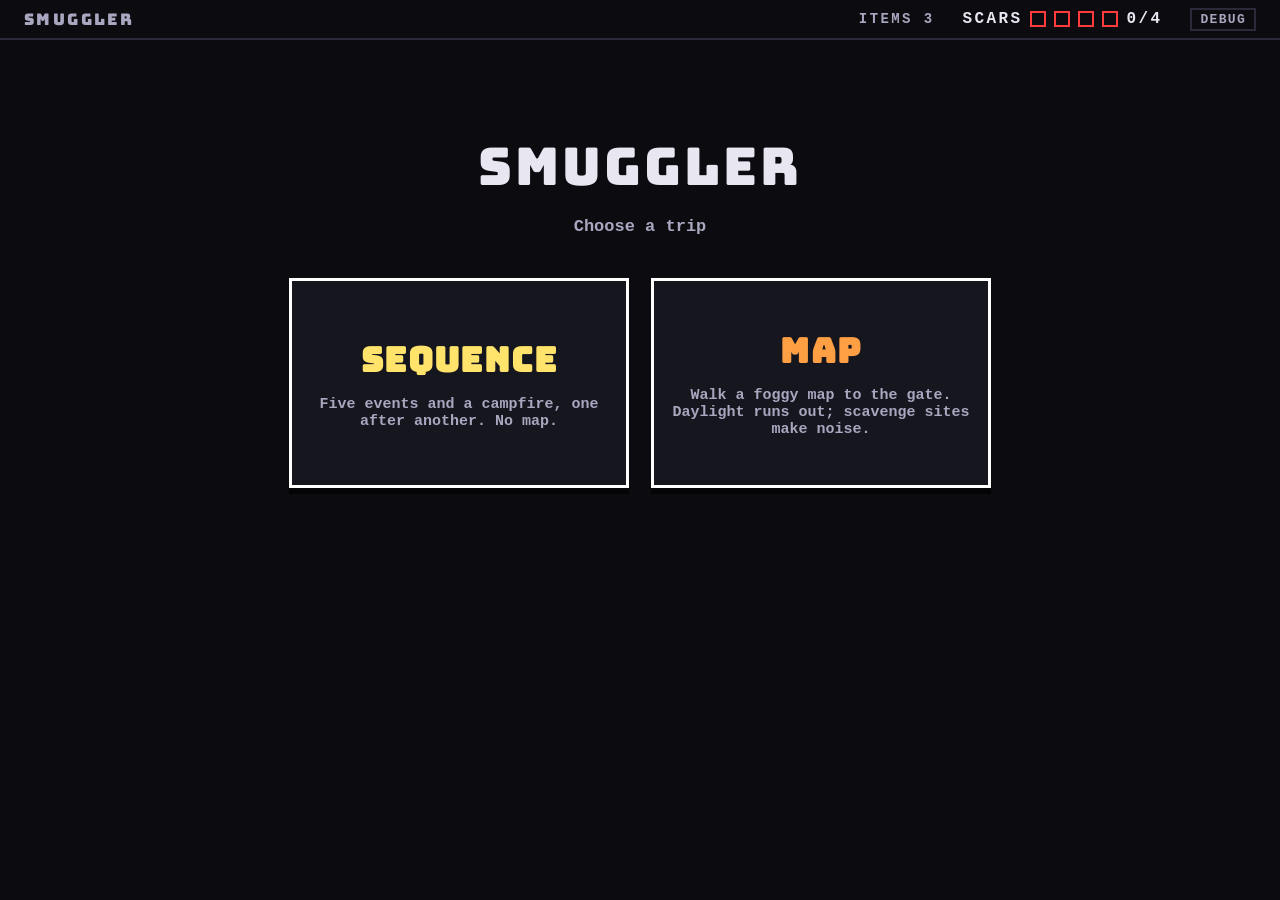
==== commit d07b1f08: "Restore latest work (undo accidental "new main" reset to V2-2) Co-Authored-By: Claude Opus 5.5 <nore" ====
--- a/index.html
+++ b/index.html
@@ -12,6 +12,8 @@
     --bg:#0b0b10; --panel:#16161f; --line:#2a2a3a; --text:#e8e6f0; --dim:#8a88a0;
     --lit:#ffe36b; --status:#ffd36b; --danger:#ff3b3b; --glow:#ffffff; --pip:#e8e6f0; --broken:#5a5a66; --turned:#4fe06a; --tiletext:#0b0b10;
     --lift:1.07;
+    /* readability scale (encounter screen): no game text below --fs-min; rail sizes are tuned in the #sentence block */
+    --fs-min:13px; --fs-sm:15px; --fs-md:17px; --fs-lg:20px; --note:#a9dcff; --note-fs:15px;
     --display:"Bungee", Impact, "Arial Black", "Helvetica Neue", sans-serif; }
   * { box-sizing: border-box; }
   html, body { margin:0; height:100%; background:var(--bg); color:var(--text); overflow:hidden;
@@ -46,89 +48,196 @@
   .faceRow .tile + .tile { margin-left:-3px; }
 
   /* enemy */
-  #enemy { position:absolute; left:0; top:40px; width:100%; height:232px; padding:16px 24px; display:flex; gap:40px; }
-  #intentPanel { width:520px; display:flex; flex-direction:column; gap:4px; position:relative; }
-  #enemyMeta { min-height:16px; font-size:13px; letter-spacing:.08em; color:var(--dim); display:flex; gap:10px; align-items:center; }
-  #enemyMeta .chip { border:2px solid var(--line); padding:0 6px; font-size:12px; letter-spacing:.12em; text-transform:uppercase; }
+  #enemy { position:absolute; left:0; top:40px; width:100%; height:218px; padding:8px 24px; display:flex; gap:40px; }
+  /* fixed rows (label, meta, intent tile, intent line, action sentence, foresight queue) so long texts wrap inside their own box instead of overlapping */
+  #intentPanel { width:520px; height:216px; display:flex; flex-direction:column; gap:3px; position:relative; overflow:hidden; }
+  #enemyMeta { min-height:16px; font-size:13px; letter-spacing:.04em; color:var(--dim); display:flex; flex-wrap:wrap; gap:2px 10px; align-items:center; flex:none; }
+  #enemyMeta .chip { border:2px solid var(--line); padding:0 6px; font-size:var(--fs-min); letter-spacing:.12em; text-transform:uppercase; }
   #bag { position:absolute; right:0; top:-2px; display:flex; align-items:center; gap:6px; }
   #bag.hidden { display:none; }
-  #bag .tile { font-size:12px; padding:4px 6px; border-width:2px; }
+  #bag .tile { font-size:var(--fs-min); padding:4px 6px; border-width:2px; }
   .vb { cursor:help; }
   .lbl { font-size:13px; letter-spacing:.2em; color:var(--dim); }
-  #intentRow { display:flex; align-items:flex-end; gap:20px; height:84px; }
-  #intentTile { font-size:40px; padding:16px 22px; }
-  #intentText { min-height:22px; font-size:18px; }
-  #nextWrap { display:flex; align-items:center; gap:10px; min-height:40px; }
+  #intentRow { display:flex; align-items:flex-end; gap:20px; height:66px; flex:none; }
+  #intentTile { font-size:34px; padding:12px 20px; }
+  #intentText { height:22px; flex:none; font-size:16px; line-height:22px; white-space:nowrap; overflow:hidden; text-overflow:ellipsis; }
+  #nextWrap { display:flex; align-items:center; gap:10px; height:36px; flex:none; overflow:hidden; }
   #nextWrap .q { opacity:.5; display:flex; align-items:center; gap:8px; }
   #nextWrap.hidden { visibility:hidden; }
-  #enemyText { min-height:22px; font-size:18px; color:var(--status); }
-  #faceStrip { flex:1; display:flex; gap:10px; align-items:flex-start; padding-top:22px; }
-  .efc { flex:1; display:flex; flex-direction:column; align-items:center; gap:8px; padding:10px 4px 8px;
+  #enemyText { height:44px; flex:none; font-size:17px; line-height:22px; color:var(--status); overflow:hidden; display:-webkit-box; -webkit-line-clamp:2; -webkit-box-orient:vertical; }
+  #stripWrap { flex:1; display:flex; flex-direction:column; min-width:0; }
+  #stripHead { height:36px; flex:none; font-size:13px; line-height:18px; letter-spacing:.06em; color:var(--dim); overflow:hidden; }
+  #stripHead b { color:var(--text); letter-spacing:.14em; }
+  #stripHead .legend { display:block; letter-spacing:.02em; white-space:nowrap; }
+  #stripHead .legend.win { color:var(--turned); font-weight:700; letter-spacing:.08em; }
+  #faceStrip { flex:1; display:flex; gap:8px; align-items:flex-start; padding-top:20px; }
+  .efc .info { font-size:13px; line-height:15px; height:45px; width:100%; text-align:center; color:var(--dim); overflow:hidden; }
+  .efc .fstate { font-size:12px; font-weight:700; letter-spacing:.08em; height:15px; color:var(--dim); white-space:nowrap; }
+  .efc.harmless { opacity:.6; }
+  .efc.harmless .tile { outline:2px dashed var(--dim); outline-offset:-5px; }
+  .efc.resolved .info { color:var(--dim); text-decoration:line-through; }
+  .efc.would-break { border-color:var(--danger); } .efc.would-break .fstate { color:var(--danger); }
+  .efc.would-turn { border-color:var(--turned); } .efc.would-turn .fstate { color:var(--turned); }
+  .efc.would-break.is-current, .efc.would-turn.is-current { border-style:double; }
+  .efc.prov.would-break, .efc.prov.would-turn { border-style:dashed; opacity:.85; }
+  .pip.ghost-broken { background:var(--danger); border-color:#000; transform:rotate(45deg) scale(.7); box-shadow:0 0 0 2px var(--danger); }
+  .pip.ghost-turned { background:var(--turned); border-radius:50%; box-shadow:0 0 0 2px var(--turned); }
+  .pip.ghost-broken.prov, .pip.ghost-turned.prov { opacity:.5; box-shadow:none; }
+  .efc { flex:1; display:flex; flex-direction:column; align-items:center; gap:5px; padding:6px 3px 4px; min-width:0;
     border:3px solid transparent; position:relative; }
-  .efc .tile { font-size:16px; padding:10px 6px; width:100%; text-align:center; }
+  .efc .tile { font-size:15px; padding:8px 4px; width:100%; text-align:center; }
   .efc.is-current { border-color:var(--glow); }
   .efc.is-next { border:3px dashed var(--dim); }
   .efc.is-then { border:3px dotted var(--line); }
-  .efc .tag { position:absolute; top:-18px; left:0; width:100%; text-align:center; font-size:11px; letter-spacing:.15em; color:var(--dim); }
+  .efc .tag { position:absolute; top:-18px; left:0; width:100%; text-align:center; font-size:var(--fs-min); letter-spacing:.15em; color:var(--dim); }
   .efc.is-current .tag { color:var(--glow); }
-  .pips { display:flex; gap:8px; }
+  .pips { display:flex; gap:6px; flex-wrap:wrap; justify-content:center; min-height:24px; }
   .pip { width:18px; height:18px; border:3px solid #000; background:var(--pip); }
   .pip.broken { background:var(--broken); transform:rotate(45deg) scale(.7); }
   .pip.turned { background:var(--turned); border-radius:50%; }
 
-  /* sentence */
-  #sentence { position:absolute; left:0; top:272px; width:100%; height:190px; display:flex; flex-direction:column; align-items:center; }
-  #slots { display:flex; align-items:center; gap:14px; }
-  .slot { width:262px; height:104px; border:3px dashed var(--line); background:rgba(255,255,255,.025);
-    display:flex; align-items:center; justify-content:center; position:relative; }
-  .slot::before { content:attr(data-n); position:absolute; left:6px; top:3px; font-size:12px; color:var(--dim); z-index:1; }
-  .slot.trig { border-color:var(--glow); box-shadow:0 0 10px 1px color-mix(in srgb, var(--glow) 55%, transparent); }
-  .slot .num { position:absolute; left:6px; top:3px; font-size:12px; color:var(--dim); }
-  .slot.over { border-color:var(--glow); background:rgba(255,255,255,.1); }
-  .slot.full { border-style:solid; }
-  .slot.acting { border-color:var(--glow); background:rgba(255,255,255,.14); }
-  #slots.complete .slot { border-color:var(--lit); }
-  .arrow { font-size:26px; color:var(--dim); width:30px; text-align:center; }
-  #preview { margin-top:14px; text-align:center; min-height:62px; }
-  #shape { font-size:14px; letter-spacing:.25em; color:var(--dim); text-transform:uppercase; min-height:18px; }
-  #previewText { font-size:22px; margin:6px auto 0; max-width:1200px; line-height:1.25; }
-  #previewText.hint { color:var(--dim); font-size:18px; }
-
-  /* bottom */
-  #bottom { position:absolute; left:0; top:468px; width:100%; height:200px; }
-  #tray { display:flex; justify-content:center; gap:30px; }
-  .cell { width:262px; height:128px; border:3px solid var(--line); background:var(--panel);
-    display:flex; align-items:center; justify-content:center; }
-  .cell.over { border-color:var(--glow); }
-  .die { width:100%; height:100%; display:flex; flex-direction:column; align-items:center; justify-content:center;
-    gap:6px; position:relative; touch-action:none; cursor:grab; }
-  .die .cap { font-size:11px; letter-spacing:.2em; color:var(--dim); }
-  .die .held { position:absolute; right:4px; top:2px; font-size:12px; letter-spacing:.1em; color:var(--tiletext);
-    background:var(--lit); padding:2px 5px; display:none; }
+  /* sentence rail: interlocking chevron steps, FIRST / THEN / LAST labels, MIND band, per-step captions, totals */
+  #sentence { position:absolute; left:0; top:258px; width:100%; height:318px; padding:6px 24px 0; display:flex; flex-direction:column; align-items:flex-start;
+    --sw-max:425px; --sw:425px; --pt:34px; --ov:26px; --pitch:calc(var(--sw) - var(--ov)); --slotH:100px;   /* --sw is re-fitted by JS for more than 3 slots */
+    --fs-label:16px; --fs-action:30px; --fs-action-long:24px; --fs-cap:17px; --fs-total:24px; --fs-narr:29px; --narr-h:70px; --focus:var(--lit); }
+  /* focal zone: the sentence (headline + rail + totals) sits on a lit band across the full width */
+  #sentence { background:linear-gradient(180deg, color-mix(in srgb, var(--focus) 9%, transparent), color-mix(in srgb, var(--focus) 3%, transparent));
+    border-top:2px solid color-mix(in srgb, var(--focus) 45%, transparent); border-bottom:2px solid color-mix(in srgb, var(--focus) 25%, transparent); }
+  #railHead { display:flex; align-items:baseline; gap:16px; height:30px; width:100%; font-size:var(--fs-sm); letter-spacing:.2em; }
+  #railTitle { color:var(--dim); }
+  /* totals: big and prominent, right end of the header row */
+  #rtotals { margin-left:auto; flex:1 1 0; min-width:0; text-align:right; white-space:nowrap; overflow:hidden; text-overflow:ellipsis; letter-spacing:0;
+    font-size:var(--fs-total); line-height:1.15; color:var(--text); }
+  #rtotals .eq { font-family:var(--display); font-weight:400; color:var(--lit); font-size:var(--fs-total); margin-right:6px; }
+  #rtotals.pending { color:var(--dim); }
+  #rtotals.pending .eq { color:var(--dim); }
+  #rtotals .rx { color:var(--note); }
+  #rtotals .sofar { font-family:var(--body, inherit); font-size:var(--fs-min); font-style:italic; color:var(--dim); margin-left:4px; }
+  #rtotals.pending .rx { color:var(--dim); }
+  #sentence.partial .rband.tag.prov { border-style:dashed; opacity:.7; }
+  .carry.prov { border-top-style:dashed; }
+  #railShape { color:var(--lit); font-family:var(--display); font-weight:400; font-size:22px; letter-spacing:.12em; }
+  #slots { position:relative; display:flex; align-items:flex-start; }
+  .rstep { position:relative; width:var(--sw); flex:none; }
+  .rstep + .rstep { margin-left:calc(var(--ov) * -1); }
+  .rlabel { height:22px; line-height:22px; padding-left:var(--pt); font-size:var(--fs-label); letter-spacing:.3em; color:var(--text); }
+  .rstep.first .rlabel { padding-left:8px; }
+  .rband { height:19px; margin:0 0 3px; font-size:var(--fs-min); line-height:19px; letter-spacing:.14em; text-transform:uppercase; color:var(--tiletext);
+    padding-left:var(--pt); white-space:nowrap; }
+  .rstep.first .rband { padding-left:8px; }
+  .rband.on { clip-path:polygon(0 0, 100% 0, 100% 100%, 0 100%); }
+  .rstep.last .rband.on { clip-path:polygon(0 0, calc(100% - 12px) 0, 100% 50%, calc(100% - 12px) 100%, 0 100%); }
+  .rband.tag { display:block; width:max-content; margin-left:var(--pt); padding:0 9px; border:2px solid; font-weight:700; font-size:var(--fs-min); line-height:15px; height:19px; }
+  .rstep.first .rband.tag { margin-left:8px; }
+  .rband.tag.none { color:var(--dim); border-color:var(--line); border-style:dashed; }
+  .rband.tag.none, .rband.tag { background:transparent; }
+  .slot { position:relative; height:var(--slotH); display:flex; align-items:center; justify-content:center; padding:0 var(--pt); }
+  .slot .chev, .slot .chev::after { position:absolute; inset:0; clip-path:polygon(0 0, calc(100% - var(--pt)) 0, 100% 50%, calc(100% - var(--pt)) 100%, 0 100%, var(--pt) 50%); }
+  .rstep.first .slot .chev, .rstep.first .slot .chev::after { clip-path:polygon(0 0, calc(100% - var(--pt)) 0, 100% 50%, calc(100% - var(--pt)) 100%, 0 100%); }
+  .slot .chev { background:#3a3a52; pointer-events:none; }
+  .slot .chev::after { content:''; inset:3px; background:var(--bg); }
+  .rstep:not(.first) .slot .chev::after { }
+  .slot .num { position:absolute; left:calc(var(--pt) + 10px); top:50%; transform:translateY(-50%); font-size:40px; font-family:var(--display); font-weight:400; color:#2c2c3e; pointer-events:none; }
+  .rstep.first .slot .num { left:18px; }
+  .slot .empty { font-size:var(--fs-sm); letter-spacing:.2em; color:var(--dim); text-transform:uppercase; pointer-events:none; }
+  .slot.full .empty, .slot.full .num { display:none; }
+  .slot.full .chev { background:var(--line); }
+  .slot.full .chev::after { background:var(--panel); }
+  .slot.trig .chev { background:var(--glow); }
+  .slot.over .chev { background:var(--glow); }
+  .slot.over .chev::after { background:#2a2a3c; }
+  .slot.acting .chev { background:var(--glow); }
+  .slot.acting .chev::after { background:#34344a; }
+  #slots.complete .slot.full .chev { background:var(--lit); }
+  .rstep > .rlink { position:relative; height:16px; }
+  .carry { position:absolute; left:calc(var(--sw) / 2 + 12px); top:6px; height:0; border-top:3px solid; }
+  .carry::after { content:''; position:absolute; right:-2px; top:-6.5px; border:5px solid transparent; border-right:0; border-left:9px solid currentColor; }
+  .carry b { position:absolute; left:50%; top:-11px; transform:translateX(-50%); padding:0 6px; background:var(--bg); font-size:var(--fs-sm); line-height:18px; }
+  .rcap { height:26px; padding:0 var(--ov) 0 var(--pt); text-align:center; font-size:var(--note-fs); line-height:22px; overflow:hidden; }
+  .rstep.first .rcap { padding-left:8px; }
+  .rcap .cl1 { white-space:nowrap; overflow:hidden; text-overflow:ellipsis; color:var(--note); font-weight:700; }   /* annotations: one consistent style */
+  .rcap .cl2 { font-size:var(--fs-min); line-height:14px; font-weight:400; color:var(--dim); white-space:nowrap; overflow:hidden; text-overflow:ellipsis; }
+  .rcap .cn { text-transform:none; }
+  .rcap .cp { font-family:var(--display); font-weight:400; font-size:15px; letter-spacing:.02em; }
+  .rcap .cin { color:var(--turned); }
+  .rcap.mind .cl1 { color:var(--dim); }
+  #playhead { position:absolute; left:calc(var(--ph, 0) * var(--pitch) + var(--pt)); top:22px; width:calc(var(--sw) - var(--pt) - var(--ov)); height:19px;
+    background:var(--glow); box-shadow:0 0 14px 2px color-mix(in srgb, var(--glow) 70%, transparent); opacity:0; pointer-events:none; z-index:3;
+    transition:left var(--ph-ms, .16s) ease-out, opacity .1s; }
+  #playhead.on { opacity:1; }
+  #stage[data-phase=resolving] #sentence { --focus:var(--glow); }
+  #narration { height:var(--narr-h); flex:none; width:100%; max-width:1232px; font-size:var(--fs-narr); line-height:35px; color:var(--text); text-align:center; font-weight:700;
+    overflow:hidden; display:grid; align-content:center; text-shadow:0 2px 0 rgba(0,0,0,.6); }
+  #narration .nbox { display:block; max-height:70px; overflow:hidden; } #narration .nm, #narration .nres { color:var(--text); } #narration .ni { text-decoration:underline; text-decoration-thickness:2px; text-underline-offset:4px; }
+  #narration .nres { font-weight:400; font-size:.7em; color:var(--dim); }
+  #preview { margin-top:0; min-height:22px; width:100%; }
+  #previewText { font-size:var(--fs-md); line-height:22px; max-width:1232px; }
+  #previewText.hint { color:var(--dim); }
+
+  /* bottom: dice lying loose on the table */
+  #bottom { position:absolute; left:0; top:580px; width:100%; height:140px; }
+  #stage[data-phase=resolving] #bottom, #stage[data-phase=enemy] #bottom { opacity:.45; transition:opacity .15s; }
+  #tray { display:flex; justify-content:center; gap:34px; }
+  .cell { width:210px; height:70px; display:flex; align-items:center; justify-content:center; border-radius:20px; }
+  .cell:empty { border:2px dashed color-mix(in srgb, var(--line) 30%, transparent); }
+  .cell.over, #tray.over .cell:empty { border-color:var(--glow); }
+  .die { width:200px; height:64px; display:flex; flex-direction:column; align-items:center; justify-content:center;
+    gap:5px; position:relative; touch-action:none; cursor:grab; rotate:var(--tilt, 0deg);
+    border-radius:18px; border:3px solid #3a3a52; background:linear-gradient(160deg, #262638, #15151f);
+    box-shadow:0 5px 0 rgba(0,0,0,.55), inset 0 2px 0 rgba(255,255,255,.07); }
+  .die .meta { display:flex; align-items:center; gap:8px; height:20px; line-height:1; }
+  .die .cap { font-size:var(--fs-min); letter-spacing:.2em; color:var(--dim); }
+  .die .held { position:absolute; right:10px; top:-9px; font-size:var(--fs-min); letter-spacing:.1em; color:var(--tiletext);
+    background:var(--lit); padding:2px 6px; display:none; }
   .die.held .held { display:block; }
-  .die.held .faceRow { transform:translateY(5px); }
+  .die.held { border-color:var(--lit); box-shadow:0 5px 0 rgba(0,0,0,.55), 0 0 14px 1px color-mix(in srgb, var(--lit) 40%, transparent); translate:0 -5px; }
+  .die.held .faceRow { transform:none; }
   .die.dim .faceRow { opacity:.35; }
-  .die .frz { position:absolute; left:4px; top:2px; font-size:12px; letter-spacing:.1em; color:#06222c; background:#8fe0ff;
+  .die .frz { position:absolute; left:10px; top:-9px; font-size:var(--fs-min); letter-spacing:.1em; color:#06222c; background:#8fe0ff;
     padding:2px 5px; display:none; }
-  .die.frozen { outline:3px solid #8fe0ff; outline-offset:-3px; background:color-mix(in srgb, #8fe0ff 12%, transparent);
-    box-shadow:inset 0 0 22px #8fe0ff88; cursor:not-allowed; }
+  .die.frozen { border-color:#8fe0ff; background:color-mix(in srgb, #8fe0ff 12%, #15151f);
+    box-shadow:0 5px 0 rgba(0,0,0,.55), inset 0 0 22px #8fe0ff88; cursor:not-allowed; }
   .die.frozen .frz { display:block; }
   .nf .sturdy { position:absolute; right:-2px; top:-9px; font-size:10px; letter-spacing:.08em; font-weight:400; color:var(--dim);
     background:var(--panel); border:1px solid var(--line); padding:0 4px; }
-  .die .ctl button { background:var(--panel); border:2px solid var(--line); padding:0 10px; font-size:13px; line-height:18px; }
+  .die .ctl button { background:var(--panel); border:2px solid var(--line); padding:0 10px; font-size:13px; line-height:16px; }
   .die .ctl button:hover { border-color:var(--glow); }
   .die.in-slot .up, .die:not(.in-slot) .down { display:none; }
-  .die.dragging { position:fixed; z-index:60; cursor:grabbing; background:var(--panel); border:3px solid var(--glow);
-    box-shadow:0 12px 0 rgba(0,0,0,.5); pointer-events:none; }
+  /* a die on the rail is a word step: no die frame, same face tiles */
+  .die.in-slot { width:100%; height:100%; border:0; border-radius:0; background:none; box-shadow:none; rotate:0deg; translate:none; gap:2px; z-index:2; }
+  .die.in-slot .tile { font-size:21px; padding:8px 11px; }
+  #tray .die:not(.dragging) .tile { font-size:17px; padding:5px 9px; }
+  .die.in-slot .held { top:2px; right:calc(var(--pt) + 4px); }
+  .die.in-slot .frz { top:2px; left:calc(var(--pt) + 4px); }
+  .rstep.first .die.in-slot .frz { left:12px; }
+  /* slot action: the action the die performs is the slot's main content; the die face shrinks to a small strip */
+  .slot .sact { position:absolute; inset:0; z-index:3; pointer-events:none; display:none; flex-direction:column; align-items:center; justify-content:flex-start;
+    padding:8px var(--pt) 0; text-align:center; }
+  .rstep.first .slot .sact { padding-left:12px; }
+  .slot.acts .sact { display:flex; }
+  .sact .an { font-family:var(--display); font-weight:400; font-size:var(--fs-action); line-height:1.02; letter-spacing:.02em; text-transform:uppercase; white-space:normal;
+    max-height:2.1em; overflow:hidden; text-shadow:0 2px 0 rgba(0,0,0,.6); }
+  .sact .an.long { font-size:var(--fs-action-long); }
+  .sact .ap { font-size:1.12em; }
+  .sact .cin { color:var(--turned); }
+  .slot.acts .die.in-slot { justify-content:flex-end; }
+  .slot.acts .die.in-slot .faceRow { position:absolute; left:0; right:0; bottom:6px; opacity:1; }
+  .slot.acts .die.in-slot .tile { font-size:var(--fs-min); padding:3px 7px; border-width:2px; box-shadow:none; }
+  .slot.acts .die.in-slot .meta { position:absolute; right:calc(var(--pt) + 2px); top:2px; height:16px; }
+  .slot.acts .die.in-slot .cap { display:none; }
+  .die.dragging { position:fixed; z-index:60; cursor:grabbing; background:linear-gradient(160deg, #262638, #15151f); border:3px solid var(--glow);
+    border-radius:18px; box-shadow:0 12px 0 rgba(0,0,0,.5); pointer-events:none; translate:none; }
   .die.dragging .ctl { display:none; }
-  #buttons { margin-top:22px; display:flex; justify-content:center; align-items:center; gap:18px; }
-  .btn { background:var(--panel); border:3px solid var(--glow); padding:12px 26px; font-size:20px; letter-spacing:.12em;
+  .die.dragging .tile { font-size:24px; padding:10px 14px; }
+  #buttons { margin-top:4px; display:flex; justify-content:center; align-items:center; gap:18px; }
+  .btn { background:var(--panel); border:2px solid var(--line); padding:4px 20px; font-size:16px; letter-spacing:.12em;
     box-shadow:0 4px 0 rgba(0,0,0,.6); }
   .btn:disabled { opacity:.3; cursor:default; border-color:var(--line); }
+  #btnCommit:not(:disabled), #btnRoll:not(:disabled) { border-color:var(--lit); }
   .btn:not(:disabled):hover { background:var(--glow); color:var(--tiletext); }
   .btn.primary { background:var(--lit); color:var(--tiletext); border-color:#000; }
-  #status { color:var(--status); font-size:15px; min-width:210px; }
-  #help { position:absolute; left:0; bottom:8px; width:100%; text-align:center; font-size:13px; color:var(--dim); padding:0 40px; }
+  #status { color:var(--status); font-size:var(--fs-sm); min-width:210px; }
+  #help { position:absolute; left:0; bottom:2px; width:100%; text-align:center; font-size:var(--fs-min); color:var(--dim); opacity:.7; padding:0 24px; white-space:nowrap; overflow:hidden; text-overflow:ellipsis; }
 
   /* popover */
   #pop { position:absolute; z-index:40; display:none; background:#000; border:3px solid var(--glow); padding:8px 10px;
@@ -136,8 +245,8 @@
   #pop .row { display:flex; gap:8px; align-items:center; }
   #pop .f { padding:4px; border:3px solid transparent; }
   #pop .f.cur { border-color:var(--glow); }
-  #pop .tile { font-size:12px; padding:5px 6px; border-width:2px; box-shadow:none; }
-  #pop .ttl { font-size:11px; letter-spacing:.2em; color:var(--dim); margin-bottom:6px; }
+  #pop .tile { font-size:var(--fs-min); padding:5px 6px; border-width:2px; box-shadow:none; }
+  #pop .ttl { font-size:var(--fs-min); letter-spacing:.2em; color:var(--dim); margin-bottom:6px; }
 
   /* overlay */
   #overlay { position:absolute; inset:0; z-index:80; background:rgba(5,5,8,.82); display:none;
@@ -149,10 +258,9 @@
   .tile, .btn, #top .title, #overlay .big, .flyer, #pop .tile { font-family:var(--display); font-weight:400; white-space:nowrap; }
   .tile { letter-spacing:.02em; }
   .efc .tile { letter-spacing:0; }
-  .die { transition: scale .1s ease-out; }
+  .die { transition: scale .1s ease-out, translate .12s ease-out; }
   .die .faceRow { transition: transform .12s ease-out; }
   .die.dragging { scale:var(--lift); box-shadow:0 18px 0 rgba(0,0,0,.45); }
-  .die.held { background:color-mix(in srgb, var(--lit) 6%, transparent); }
   .flyer { position:absolute; left:0; top:0; z-index:70; pointer-events:none; font-size:34px; line-height:1;
     -webkit-text-stroke:2px #000; paint-order:stroke fill; text-shadow:0 4px 0 rgba(0,0,0,.6); will-change:transform; }
   .flyer.small { font-size:20px; }
@@ -160,12 +268,10 @@
   .crack { position:absolute; inset:0; pointer-events:none; z-index:5; }
   .crack svg { width:100%; height:100%; }
   .die { z-index:1; }
-  /* sentence complete: tiles + arrows light up together */
-  @keyframes litFlash { 0% { box-shadow:0 0 0 0 color-mix(in srgb, var(--lit) 95%, transparent); } 100% { box-shadow:0 0 26px 8px color-mix(in srgb, var(--lit) 0%, transparent); } }
-  @keyframes arrowLit { 0% { transform:scale(1.9); } 100% { transform:scale(1); } }
+  /* sentence complete: the rail lights up together */
+  @keyframes litFlash { 0% { filter:drop-shadow(0 0 0 var(--lit)); } 40% { filter:drop-shadow(0 0 9px var(--lit)); } 100% { filter:drop-shadow(0 0 0 transparent); } }
   @keyframes ovPop { 0% { transform:scale(.4) rotate(-6deg); opacity:0; } 60% { transform:scale(1.12) rotate(2deg); opacity:1; } 100% { transform:scale(1) rotate(0); } }
-  #slots.complete .slot { animation:litFlash .45s ease-out; background:color-mix(in srgb, var(--lit) 7%, transparent); box-shadow:0 0 14px 2px color-mix(in srgb, var(--lit) 45%, transparent); }
-  #slots.complete .arrow { color:var(--lit); animation:arrowLit .4s ease-out; text-shadow:0 0 10px color-mix(in srgb, var(--lit) 90%, transparent); }
+  #slots.complete .slot.full { animation:litFlash .45s ease-out; }
   #slots.complete .die .tile { filter:brightness(1.1) saturate(1.1); }
   #overlay.show .big { animation:ovPop .5s cubic-bezier(.2,1.4,.4,1); }
   @media (prefers-reduced-motion: reduce) {
@@ -223,7 +329,7 @@
 
   /* ===== V1-3: placement screen / die nets ===== */
   #pop { z-index:58; }
-  #pop .ftip { font-size:12px; font-weight:400; min-width:230px; }
+  #pop .ftip { font-size:var(--fs-min); font-weight:400; min-width:230px; }
   #pop .ftip .vr { display:flex; gap:10px; align-items:baseline; padding:2px 0; }
   #pop .ftip .vr b { width:52px; letter-spacing:.04em; }
   #pop .ftip .vr .nm { flex:1; }
@@ -302,6 +408,7 @@
   #noiseTrack .nb.on.hot { background:var(--danger); }
   #btnLeave { display:none; }
   #stage.site #intentTile { display:none; }
+  #stage.site #stripHead { visibility:hidden; }
   #stage.site #noiseTrack { display:flex; }
   #stage.site #btnLeave { display:inline-block; }
   #stage.site #intentPanel { width:400px; }
@@ -310,11 +417,11 @@
   #stage.site #enemyMeta .chip { white-space:nowrap; }
   #stage.site #intentRow { height:48px; align-items:center; }
   .efc.site { cursor:pointer; }
-  .efc.site .tile { font-size:12px; padding:8px 4px; white-space:normal; line-height:1.15; min-height:52px; display:flex; align-items:center; justify-content:center; text-align:center; }
+  .efc.site .tile { font-size:var(--fs-min); padding:8px 4px; white-space:normal; line-height:1.15; min-height:52px; display:flex; align-items:center; justify-content:center; text-align:center; }
   .efc.site.opened { opacity:.5; cursor:default; }
   .efc.site:not(.opened):hover { background:rgba(255,255,255,.05); }
-  .efc.site .sfn { position:absolute; right:5px; bottom:2px; font-size:10px; color:var(--dim); font-weight:400; }
-  .efc.site .sub { font-size:10px; letter-spacing:.08em; font-weight:400; color:var(--dim); min-height:12px; text-align:center; }
+  .efc.site .sfn { position:absolute; right:5px; bottom:2px; font-size:var(--fs-min); color:var(--dim); font-weight:400; }
+  .efc.site .sub { font-size:var(--fs-min); letter-spacing:.08em; font-weight:400; color:var(--dim); min-height:12px; text-align:center; }
   .efc.site .tile.ghost { outline:2px dashed var(--dim); outline-offset:1px; opacity:.75; }
   .efc.site .tile.strike { text-decoration:line-through; }
   .mapwrap { width:100%; max-width:1200px; display:flex; flex-direction:column; gap:14px; align-items:stretch; }
@@ -350,7 +457,7 @@
   .coldflash { position:absolute; inset:0; z-index:72; pointer-events:none; box-shadow:inset 0 0 120px 30px rgba(255,59,59,.55); }
 
   /* debug / tuning drawer (overlay on the right, closed by default) */
-  #btnDebug { background:transparent; border:2px solid var(--line); padding:2px 8px; font-size:12px; letter-spacing:.1em; color:var(--dim); }
+  #btnDebug { background:transparent; border:2px solid var(--line); padding:2px 8px; font-size:var(--fs-min); letter-spacing:.1em; color:var(--dim); }
   #btnDebug.on { border-color:var(--status); color:var(--status); }
   #dbg { position:absolute; right:0; top:40px; bottom:0; width:300px; z-index:90; background:rgba(10,10,16,.97);
     border-left:2px solid var(--status); padding:10px 12px 12px; overflow-y:auto; font-size:12px; font-weight:400;
@@ -384,11 +491,13 @@
       <div id="enemyText"></div>
       <div id="nextWrap" class="hidden"></div>
     </div>
-    <div id="faceStrip"></div>
+    <div id="stripWrap"><div id="stripHead"></div><div id="faceStrip"></div></div>
   </section>
   <section id="sentence">
+    <div id="narration"></div>
+    <div id="railHead"><span id="railTitle"></span><span id="railShape"></span><span id="rtotals"></span></div>
     <div id="slots"></div>
-    <div id="preview"><div id="shape"></div><div id="previewText"></div></div>
+    <div id="preview"><div id="previewText"></div></div>
   </section>
   <section id="bottom">
     <div id="tray"></div>
@@ -419,6 +528,7 @@
   loseRule: 'maxScars',                               // 'maxScars' (v1 rule, default) | 'dieLost' = run ends when every face of any single die is a SCAR
   scarTargets: null,                                  // die ids a scar may land on (null = every die with kind 'body')
   mindAloneHolds: false,                              // true: a lone MIND (1-slot sentence) lets you hold one body die into the next turn
+  minSlots: 2,                                        // no encounter / site has fewer sentence slots than this (1-slot code paths stay, unreachable by default)
   defaultSlots: 3,                                    // sentence length of an enemy / site without its own `slots`
   points: { favourite: 2, other: 1, itemBonus: 1, scar: 0 },
   verbs: ['PRUNE', 'SOW', 'DIG'],
@@ -456,15 +566,21 @@
   // Sentence labels by MIND position. `first` / `middle` / `last` apply to any slot count; no MIND = reflex;
   // a lone MIND in a 1-slot sentence = idle (or hold with mindAloneHolds).
   shapeNames: { first: 'Plan', middle: 'Situation', last: 'Impulse', reflex: 'Reflex', idle: 'Idle', hold: 'Hold' },
+  // Action names. Defaults are neutral (they read against an animal, a person, a place or a scavenge site); actionNamesByTag overrides
+  // single names for an encounter whose first matching tag is that tag (animal | human | place; scavenge sites use 'site').
+  // Lookup order: item name for the tag -> item name -> part name for the tag -> part name. Keep names short (shown big in slots).
   actionNames: {                                      // bare body parts only: [bodyPart][verb]; item faces use items[id].names. IDLE = acting on instinct with no verb
     'PALM':  { PRUNE: 'Hit',      SOW: 'Gesture',     DIG: 'Search' },
     'ARM':   { PRUNE: 'Swing',    SOW: 'Wave',        DIG: 'Reach' },
-    'MOUTH': { PRUNE: 'Insult',   SOW: 'Small talk',  DIG: 'Ask' },
-    'EYE':   { PRUNE: 'Glare',    SOW: 'Kind look',   DIG: 'Look' },
-    'EAR':   { PRUNE: 'Tune out', SOW: 'Hear out',    DIG: 'Listen' },
-    'NOSE':  { PRUNE: 'Snort',    SOW: 'Sniff kindly', DIG: 'Sniff out' },
+    'MOUTH': { PRUNE: 'Shout',    SOW: 'Coax',        DIG: 'Call out' },
+    'EYE':   { PRUNE: 'Glare',    SOW: 'Soft look',   DIG: 'Look' },
+    'EAR':   { PRUNE: 'Tune out', SOW: 'Lend an ear', DIG: 'Listen' },
+    'NOSE':  { PRUNE: 'Snort',    SOW: 'Sniff gently', DIG: 'Sniff out' },
     'BACK':  { PRUNE: 'Shove',    SOW: 'Lean',        DIG: 'Hunch',  IDLE: 'Brace' },
-    'BELLY': { PRUNE: 'Bump',     SOW: 'Laugh',       DIG: 'Rumble', IDLE: 'Clench' },
+    'BELLY': { PRUNE: 'Bump',     SOW: 'Chuckle',     DIG: 'Rumble', IDLE: 'Clench' },
+  },
+  actionNamesByTag: {                                 // [tag][bodyPart][verb]
+    human: { MOUTH: { PRUNE: 'Insult', SOW: 'Small talk', DIG: 'Ask' }, EAR: { SOW: 'Hear out' }, BELLY: { SOW: 'Laugh' } },
   },
 });
 
@@ -474,34 +590,37 @@
 
 Object.assign(CONFIG, {
   // Items: part, a name per verb (null = use the part's action name), a `special` code the engine switches on, `info` for
-  // tooltips, optional `uses` (charges) and `forbidden` (inert until checks). Numbers for the specials live in itemRules.
+  // tooltips, optional `namesByTag` ({ tag: { VERB: name } }, tag = animal | human | place | site; overrides `names`), optional `uses` (charges) and `forbidden` (inert until checks). Numbers for the specials live in itemRules.
   // Every item also gives points.itemBonus.
   items: {
-    KNIFE:        { name: 'KNIFE',        part: 'PALM',  names: { PRUNE: 'Stab',   SOW: 'Threaten',        DIG: 'Pry' },
+    KNIFE:        { name: 'KNIFE',        part: 'PALM',  names: { PRUNE: 'Stab',   SOW: 'Threaten',        DIG: 'Poke' }, namesByTag: { site: { DIG: 'Pry' }, place: { DIG: 'Pry' } },
                     special: 'knife',       info: 'PRUNE: +1 extra point' },
-    SHEARS:       { name: 'SHEARS',       part: 'PALM',  names: { PRUNE: 'Snip',   SOW: 'Offer to trim',   DIG: 'Cut open' },
+    SHEARS:       { name: 'SHEARS',       part: 'PALM',  names: { PRUNE: 'Snip',   SOW: 'Show shears',     DIG: 'Snip around' },
+                    namesByTag: { human: { SOW: 'Offer a trim' }, site: { DIG: 'Cut open' }, place: { DIG: 'Cut open' } },
                     special: 'shears',      info: 'PRUNE: its points are split across 2 different faces. On a scavenge site, PRUNE with SHEARS makes no noise' },
-    SPADE:        { name: 'SPADE',        part: 'PALM',  names: { PRUNE: 'Whack',  SOW: 'Lean and chat',   DIG: 'Dig' },
+    SPADE:        { name: 'SPADE',        part: 'PALM',  names: { PRUNE: 'Whack',  SOW: 'Lean on spade',   DIG: 'Dig' }, namesByTag: { human: { SOW: 'Lean and chat' } },
                     special: 'spade',       info: 'DIG on a scavenge site: reveals all faces' },
-    WATERING_CAN: { name: 'WATERING CAN', part: 'PALM',  names: { PRUNE: 'Splash', SOW: 'Water their plant', DIG: 'Flood out' },
+    WATERING_CAN: { name: 'WATERING CAN', part: 'PALM',  names: { PRUNE: 'Splash', SOW: 'Sprinkle', DIG: 'Pour out' },
+                    namesByTag: { human: { SOW: 'Water their plant' }, site: { DIG: 'Flood out' }, place: { DIG: 'Flood out' } },
                     special: 'wateringCan', info: 'SOW: +1 now, and +1 SOW automatically at the start of your next turn' },
-    MATCHES:      { name: 'MATCHES',      part: 'PALM',  names: { PRUNE: 'Light up', SOW: 'Offer a light', DIG: 'Shine' },
+    MATCHES:      { name: 'MATCHES',      part: 'PALM',  names: { PRUNE: 'Light up', SOW: 'Strike one', DIG: 'Shine' }, namesByTag: { human: { SOW: 'Offer a light' } },
                     special: 'matches',     uses: 3, info: 'PRUNE: +2. Each use spends 1 charge; at 0 the matches burn out' },
-    FORBIDDEN_BOOK: { name: 'FORBIDDEN BOOK', part: 'PALM', names: { PRUNE: 'Smack', SOW: 'Quote', DIG: 'Look up' },
+    FORBIDDEN_BOOK: { name: 'FORBIDDEN BOOK', part: 'PALM', names: { PRUNE: 'Smack', SOW: 'Read aloud', DIG: 'Look up' }, namesByTag: { human: { SOW: 'Quote' } },
                     special: 'forbiddenBook', forbidden: true, info: 'SOW: +2. Forbidden: suspicious at checks (later)' },
     SEED_POUCH:   { name: 'SEED POUCH',   part: 'PALM',  names: { PRUNE: null, SOW: null, DIG: null },
                     special: 'seedPouch',   uses: 3, info: 'Needed to catch a soul (later). One use per soul. No effect yet' },
     SLEEVE_POCKET: { name: 'SLEEVE POCKET', part: 'ARM', names: { PRUNE: null, SOW: null, DIG: null },
                     special: 'sleevePocket', info: 'At a check (later) the item on a neighbouring face stays hidden. No effect yet' },
-    GLASSES:      { name: 'GLASSES',      part: 'EYE',   names: { PRUNE: 'Glint',  SOW: 'Look learned',    DIG: 'Read the fine print' },
+    GLASSES:      { name: 'GLASSES',      part: 'EYE',   names: { PRUNE: 'Glint',  SOW: 'Peer kindly',      DIG: 'Squint' },
+                    namesByTag: { human: { SOW: 'Look learned', DIG: 'Read the fine print' }, site: { DIG: 'Inspect' }, place: { DIG: 'Inspect' } },
                     special: 'glasses',     info: 'First in the sentence: reveals the next 2 enemy intents' },
-    LANTERN:      { name: 'LANTERN',      part: 'EYE',   names: { PRUNE: 'Dazzle', SOW: 'Warm light',      DIG: 'Light up' },
+    LANTERN:      { name: 'LANTERN',      part: 'EYE',   names: { PRUNE: 'Dazzle', SOW: 'Warm light',      DIG: 'Shed light' },
                     special: 'lantern',     info: 'This eye face counts as matching (2 points) under any verb' },
-    EAR_TRUMPET:  { name: 'EAR TRUMPET',  part: 'EAR',   names: { PRUNE: null,     SOW: 'Listen closely',  DIG: 'Eavesdrop' },
+    EAR_TRUMPET:  { name: 'EAR TRUMPET',  part: 'EAR',   names: { PRUNE: null,     SOW: 'Listen closely',  DIG: 'Listen in' }, namesByTag: { human: { DIG: 'Eavesdrop' } },
                     special: 'earTrumpet',  info: 'Directly before a MOUTH die: that MOUTH gets +2' },
     WHISTLE:      { name: 'WHISTLE',      part: 'MOUTH', names: { PRUNE: 'Shriek', SOW: 'Call softly',     DIG: 'Echo' },
                     special: 'whistle',     info: 'SOW vs animals: this die\'s points ×2' },
-    PIPE:         { name: 'PIPE',         part: 'MOUTH', names: { PRUNE: 'Blow smoke', SOW: 'Calm chat',   DIG: 'Ponder' },
+    PIPE:         { name: 'PIPE',         part: 'MOUTH', names: { PRUNE: 'Blow smoke', SOW: 'Puff calmly', DIG: 'Ponder' }, namesByTag: { human: { SOW: 'Calm chat' } },
                     special: 'pipe',        info: 'Last in the sentence: wanted level −1 (no effect yet)' },
     VEST:         { name: 'VEST',         part: 'BELLY', names: { PRUNE: null, SOW: null, DIG: null },
                     special: 'vest',        info: 'Covers the belly: no scar when it is exposed' },
@@ -531,7 +650,8 @@
   // Enemy effect numbers. tax: every verb total of the sentence is reduced by this next turn (min 0, not stacking).
   effectRules: { tax: 1, scarHeadDie: 'HEAD' },
   // Enemies: tags, pruneMod / sowMod (added once to that verb's sentence total, min 0), 6 faces with pips,
-  // flavour text (read as "<logName> <text>"), rewards per ending.
+  // shortName = how narration refers to it ('the stray dog'), pron = { them, its } for later mentions (default it / its), act = full-sentence action line per face name ({item} = the item taken / lost; keys noItem, wag, broken; falls back to
+  // shortName + text), flavour text (read as "<logName> <text>"), rewards per ending.
   //   effect: 'scar' (random non-scar HAND/HEAD face -> SCAR, its item is destroyed) | 'rerollPenalty' (-1 reroll next turn)
   //           | 'takeItem' (random placed item goes to the enemy; returned if beaten) | 'none'
   //           | 'loseItem' (a random placed item is removed for good, never returned)
@@ -541,15 +661,18 @@
   //   rewards: { choose:[ids] } pick one, { give:[ids] } all; returnTaken:true gives back taken items; revealTiles is M2.
   enemies: {
     DOG: {
-      name: 'STRAY DOG', logName: 'dog', tags: ['animal'], pruneMod: 0, sowMod: 0, slots: 3,
+      name: 'STRAY DOG', logName: 'dog', shortName: 'the stray dog', tags: ['animal'], pruneMod: 0, sowMod: 0, slots: 3,
       faces: [
-        { name: 'BITE',    pips: 4, hostile: true,  effect: 'scar' },
-        { name: 'BITE',    pips: 4, hostile: true,  effect: 'scar' },
-        { name: 'GROWL',   pips: 4, hostile: true,  effect: 'rerollPenalty' },
-        { name: 'GROWL',   pips: 4, hostile: true,  effect: 'rerollPenalty' },
-        { name: 'SNIFF',   pips: 4, hostile: true,  effect: 'none' },
-        { name: 'WHIMPER', pips: 4, hostile: false, effect: 'none' },
+        { name: 'BITE',    pips: 3, hostile: true,  effect: 'scar' },
+        { name: 'BITE',    pips: 3, hostile: true,  effect: 'scar' },
+        { name: 'GROWL',   pips: 3, hostile: true,  effect: 'rerollPenalty' },
+        { name: 'GROWL',   pips: 3, hostile: true,  effect: 'rerollPenalty' },
+        { name: 'SNIFF',   pips: 3, hostile: true,  effect: 'none' },
+        { name: 'WHIMPER', pips: 3, hostile: false, effect: 'none' },
       ],
+      act: { BITE: 'The stray dog bites you: one of your faces becomes a scar.', GROWL: 'The stray dog growls at you: 1 fewer reroll next turn.',
+             SNIFF: 'The stray dog sniffs your pockets.', WHIMPER: 'The stray dog whimpers.',
+             wag: 'The stray dog wags its tail.', broken: 'The stray dog is too hurt to act.' },
       targetPriority: ['BITE', 'GROWL', 'SNIFF'],     // order for spilling PRUNE/SOW past the current intent
       text: { BITE: 'bites', GROWL: 'growls (−1 reroll next turn)', SNIFF: 'sniffs your pockets', WHIMPER: 'whimpers',
               wag: 'wags its tail', broken: 'is too hurt to act' },
@@ -557,15 +680,18 @@
       winText: { beaten: 'The dog is done for.', befriended: 'The dog is yours now.' },
     },
     PLUMBER: {
-      name: 'PLUMBER', logName: 'plumber', tags: ['human'], pruneMod: -1, sowMod: 1, slots: 3,
+      name: 'PLUMBER', logName: 'plumber', shortName: 'the plumber', pron: { them: 'him', its: 'his' }, tags: ['human'], pruneMod: -1, sowMod: 1, slots: 3,
       faces: [
-        { name: 'BORROW', pips: 6, hostile: true,  effect: 'takeItem' },
-        { name: 'BORROW', pips: 6, hostile: true,  effect: 'takeItem' },
+        { name: 'BORROW', pips: 5, hostile: true,  effect: 'takeItem' },
+        { name: 'BORROW', pips: 5, hostile: true,  effect: 'takeItem' },
         { name: 'QUOTE',  pips: 2, hostile: true,  effect: 'rerollPenalty' },
         { name: 'QUOTE',  pips: 2, hostile: true,  effect: 'rerollPenalty' },
         { name: 'SIGH',   pips: 2, hostile: false, effect: 'none' },
         { name: 'SIGH',   pips: 2, hostile: false, effect: 'none' },
       ],
+      act: { BORROW: 'The plumber borrows your {item}.', QUOTE: 'The plumber quotes an outrageous price: 1 fewer reroll next turn.',
+             SIGH: 'The plumber sighs and shakes his head.', noItem: 'The plumber rummages through your things and finds nothing worth borrowing.',
+             wag: 'The plumber tips his cap.', broken: 'The plumber is too hurt to act.' },
       targetPriority: ['BORROW', 'QUOTE'],
       text: { BORROW: 'borrows your {item}', QUOTE: 'quotes an outrageous price (−1 reroll next turn)', SIGH: 'sighs and shakes his head',
               noItem: 'rummages through your things, finds nothing worth borrowing', wag: 'tips his cap', broken: 'is too hurt to act' },
@@ -573,15 +699,18 @@
       winText: { beaten: 'The plumber leaves, rubbing his bruises.', befriended: 'The plumber shakes your hand and stays for tea.' },
     },
     ACCOUNTANT: {
-      name: 'ACCOUNTANT', logName: 'accountant', tags: ['human'], pruneMod: 1, sowMod: -1, slots: 2,   // he talks, you nod
+      name: 'ACCOUNTANT', logName: 'accountant', shortName: 'the accountant', pron: { them: 'him', its: 'his' }, tags: ['human'], pruneMod: 1, sowMod: -1, slots: 2,   // he talks, you nod
       faces: [
-        { name: 'TAXES',    pips: 4, hostile: true,  effect: 'tax' },
-        { name: 'TAXES',    pips: 4, hostile: true,  effect: 'tax' },
-        { name: 'EXPLAINS', pips: 6, hostile: true,  effect: 'scarHead' },
+        { name: 'TAXES',    pips: 3, hostile: true,  effect: 'tax' },
+        { name: 'TAXES',    pips: 3, hostile: true,  effect: 'tax' },
+        { name: 'EXPLAINS', pips: 5, hostile: true,  effect: 'scarHead' },
         { name: 'BORES',    pips: 2, hostile: true,  effect: 'rerollPenalty' },
-        { name: 'ANECDOTE', pips: 4, hostile: true,  effect: 'freezeDie' },
+        { name: 'ANECDOTE', pips: 3, hostile: true,  effect: 'freezeDie' },
         { name: 'FILES',    pips: 2, hostile: false, effect: 'none' },
       ],
+      act: { TAXES: 'The accountant talks about taxes: next turn every verb is 1 lower.', EXPLAINS: 'The accountant explains depreciation and your eyes glaze over: a HEAD face becomes a scar.',
+             BORES: 'The accountant tells you about his weekend: 1 fewer reroll next turn.', ANECDOTE: 'The accountant starts an anecdote: one of your dice freezes up.',
+             FILES: 'The accountant shuffles his files.', wag: 'The accountant adjusts his glasses.', broken: 'The accountant is too hurt to act.' },
       targetPriority: ['EXPLAINS', 'TAXES', 'ANECDOTE', 'BORES'],
       text: { TAXES: 'talks about taxes (next turn: every verb −1)', EXPLAINS: 'explains depreciation; your eyes glaze over',
               BORES: 'tells you about his weekend (−1 reroll next turn)', ANECDOTE: 'starts an anecdote (a die freezes up)',
@@ -590,16 +719,19 @@
       winText: { beaten: 'The accountant flees to a quieter office.', befriended: 'The accountant waves goodbye, his spreadsheet lighter.' },
     },
     BRIDGE: {
-      name: 'WOODEN BRIDGE', logName: 'bridge', tags: ['place'], pruneMod: 0, sowMod: 0, slots: 1,   // one careful step
+      name: 'WOODEN BRIDGE', logName: 'bridge', shortName: 'the bridge', tags: ['place'], pruneMod: 0, sowMod: 0, slots: 2,   // CONFIG.minSlots: never fewer than two steps
       resultLabels: { beaten: 'FORCED ACROSS', befriended: 'CROSSED SAFELY' },   // shown instead of BEATEN / BEFRIENDED
       faces: [
-        { name: 'CREAK',      pips: 4, hostile: true,  effect: 'rerollPenalty' },
-        { name: 'CREAK',      pips: 4, hostile: true,  effect: 'rerollPenalty' },
-        { name: 'SLIP',       pips: 4, hostile: true,  effect: 'scar' },
-        { name: 'DROP',       pips: 6, hostile: true,  effect: 'loseItem' },
+        { name: 'CREAK',      pips: 3, hostile: true,  effect: 'rerollPenalty' },
+        { name: 'CREAK',      pips: 3, hostile: true,  effect: 'rerollPenalty' },
+        { name: 'SLIP',       pips: 3, hostile: true,  effect: 'scar' },
+        { name: 'DROP',       pips: 5, hostile: true,  effect: 'loseItem' },
         { name: 'SWAY',       pips: 2, hostile: true,  effect: 'rerollPenalty' },
         { name: 'CALM WATER', pips: 2, hostile: false, effect: 'none' },
       ],
+      act: { CREAK: 'The planks creak under you: 1 fewer reroll next turn.', SLIP: 'You slip on the wet wood: one of your faces becomes a scar.',
+             DROP: 'Your {item} falls into the river.', SWAY: 'The bridge sways under you: 1 fewer reroll next turn.', 'CALM WATER': 'The water flows quietly.',
+             noItem: 'Something almost falls into the river.', wag: 'The planks hold steady.', broken: 'The planks are splintered.' },
       targetPriority: ['DROP', 'SLIP', 'CREAK', 'SWAY'],
       text: { CREAK: 'the planks creak (−1 reroll next turn)', SLIP: 'you slip on wet wood', DROP: 'something falls into the river',
               SWAY: 'the bridge sways (−1 reroll next turn)', 'CALM WATER': 'the water flows quietly',
@@ -608,15 +740,18 @@
       winText: { beaten: 'You force your way across, planks cracking.', befriended: 'You cross, step by careful step.' },
     },
     CROWS: {
-      name: 'CROW FLOCK', logName: 'crows', tags: ['animal'], pruneMod: 1, sowMod: -2, slots: 2,
+      name: 'CROW FLOCK', logName: 'crows', shortName: 'the crows', pron: { them: 'them', its: 'their' }, tags: ['animal'], pruneMod: 1, sowMod: -2, slots: 2,
       faces: [
         { name: 'PECK',   pips: 2, hostile: true,  effect: 'scar' },
         { name: 'PECK',   pips: 2, hostile: true,  effect: 'scar' },
         { name: 'CAW',    pips: 2, hostile: true,  effect: 'rerollPenalty' },
-        { name: 'STEAL',  pips: 4, hostile: true,  effect: 'takeItem' },
+        { name: 'STEAL',  pips: 3, hostile: true,  effect: 'takeItem' },
         { name: 'CIRCLE', pips: 2, hostile: false, effect: 'none' },
         { name: 'CIRCLE', pips: 2, hostile: false, effect: 'none' },
       ],
+      act: { PECK: 'The crows peck at you: one of your faces becomes a scar.', CAW: 'The crows caw loudly: 1 fewer reroll next turn.',
+             STEAL: 'The crows steal your {item}.', CIRCLE: 'The crows circle overhead.',
+             noItem: 'The crows find nothing shiny.', wag: 'The crows settle on a branch.', broken: 'The crows are too hurt to act.' },
       targetPriority: ['PECK', 'STEAL', 'CAW'],
       text: { PECK: 'pecks!', CAW: 'caws (−1 reroll next turn)', STEAL: 'steals from you', CIRCLE: 'circles overhead',
               noItem: 'finds nothing shiny', wag: 'settles on a branch', broken: 'is too hurt to act' },
@@ -661,13 +796,13 @@
   // Scavenge sites: faces = hidden contents (one per face, shuffled when the site is created if shuffleFaces),
   // pips = pips per face, pool = item ids an ITEM face can hold, guardian = enemy id fought when noise is full.
   sites: {
-    HEAP: { name: 'COMPOST HEAP', word: 'HEAP', faces: ['ITEM', 'ITEM', 'JUNK', 'RATS', 'NOTHING', 'NOTHING'], pips: 2, slots: 3,
+    HEAP: { shortName: 'the compost heap', name: 'COMPOST HEAP', word: 'HEAP', faces: ['ITEM', 'ITEM', 'JUNK', 'RATS', 'NOTHING', 'NOTHING'], pips: 2, slots: 3,
             pool: ['WATERING_CAN', 'SPADE', 'MATCHES'], guardian: 'DOG' },
-    SHED: { name: 'GARDEN SHED', word: 'SHED', faces: ['ITEM', 'ITEM', 'ITEM', 'JUNK', 'NOTHING', 'TRAP'], pips: 3, slots: 3,
+    SHED: { shortName: 'the garden shed', name: 'GARDEN SHED', word: 'SHED', faces: ['ITEM', 'ITEM', 'ITEM', 'JUNK', 'NOTHING', 'TRAP'], pips: 3, slots: 3,
             pool: ['SHEARS', 'KNIFE', 'LANTERN', 'VEST'], guardian: 'CROWS' },
-    HUT:  { name: 'ABANDONED HUT', word: 'HUT', faces: ['ITEM', 'ITEM', 'NOTHING', 'JUNK', 'TRAP', 'NOTHING'], pips: 2, slots: 3,
+    HUT:  { shortName: 'the abandoned hut', name: 'ABANDONED HUT', word: 'HUT', faces: ['ITEM', 'ITEM', 'NOTHING', 'JUNK', 'TRAP', 'NOTHING'], pips: 2, slots: 3,
             pool: ['MATCHES', 'PIPE', 'FORBIDDEN_BOOK', 'SLEEVE_POCKET'], guardian: 'ACCOUNTANT' },
-    WELL: { name: 'OLD WELL', word: 'WELL', faces: ['ITEM', 'NOTHING', 'NOTHING', 'NOTHING', 'JUNK', 'RATS'], pips: 1, slots: 2,
+    WELL: { shortName: 'the old well', name: 'OLD WELL', word: 'WELL', faces: ['ITEM', 'NOTHING', 'NOTHING', 'NOTHING', 'JUNK', 'RATS'], pips: 1, slots: 2,
             pool: ['WHISTLE', 'EAR_TRUMPET'], guardian: 'PLUMBER' },
   },
   siteContents: {                                          // display words for site face contents
@@ -685,8 +820,8 @@
 
 Object.assign(CONFIG, {
   verbInfo: {
-    PRUNE: 'Force. Breaks pips. Beat them.',
-    SOW: 'Persuade. Turns pips. Befriend them.',
+    PRUNE: 'Force. Breaks pips (points of their resolve). Beat them.',
+    SOW: 'Persuade. Turns pips (points of their resolve). Befriend them.',
     DIG: 'Search. Reveals what is coming and passes its points to the next die.',
   },
   // Item special annotations shown in the preview (placeholders: {n}).
@@ -703,15 +838,82 @@
     noItems: '0 items',
   },
   text: {
-    help: 'ROLL, hold & reroll, drag dice into the sentence slots, COMMIT. The MIND die (optional) sets the verb for dice after it; dice before it, or with no MIND, act on instinct.',
+    // plain-language narration under the rail (src/ui/10-render.js narrateSentence / narrateResult). {them} = the enemy's shortName
+    // (or the site's shortName); from the second mention it is the pronoun N.pron / enemy.pron. A step's phrase = actions[action name] (items and bare parts share the name space), else the lower-cased action name.
+    narration: {
+      you: 'You {steps}.', youPartial: 'You {steps}, then …', joinThen: ', then ', joinLast: ', and finally ', youIdle: 'You do nothing much.', pron: { them: 'it', its: 'its' }, idle: 'stand around', scar: 'flail with a scarred limb',
+      mind: ' (MIND: {verb})',
+      actions: {
+        Hit: 'punch {them}', Gesture: 'gesture at {them}', Search: 'pat down {them}',
+        Swing: 'swing an arm at {them}', Wave: 'wave at {them}', Reach: 'reach out to {them}',
+        Insult: 'insult {them}', 'Small talk': 'make small talk with {them}', Ask: 'ask {them} a question',
+        Glare: 'glare at {them}', 'Kind look': 'give {them} a kind look', Look: 'look {them} over',
+        'Tune out': 'tune {them} out', 'Hear out': 'hear {them} out', Listen: 'listen to {them}',
+        Snort: 'snort at {them}', 'Sniff kindly': 'sniff kindly at {them}', 'Sniff out': 'sniff {them} out',
+        Shove: 'shove {them} with your back', Lean: 'lean against {them}', Hunch: 'hunch your back at {them}', Brace: 'brace yourself',
+        Bump: 'bump {them} with your belly', Laugh: 'laugh at {them}', Rumble: 'rumble at {them}', Clench: 'clench your belly',
+        Stab: 'stab at {them} with your knife', Threaten: 'threaten {them} with your knife', Pry: 'pry at {them} with your knife',
+        Snip: 'snip at {them} with your shears', 'Offer to trim': 'offer {them} a trim', 'Cut open': 'cut {them} open',
+        Whack: 'whack {them} with your spade', 'Lean and chat': 'lean on your spade and chat with {them}', Dig: 'dig around {them}',
+        Splash: 'splash {them}', 'Water their plant': 'water {them}\'s plant', 'Flood out': 'flood {them} out',
+        'Light up': 'light {them} up', 'Offer a light': 'offer {them} a light', Shine: 'shine a light on {them}',
+        Smack: 'smack {them} with the forbidden book', Quote: 'quote the forbidden book at {them}', 'Look up': 'look {them} up in the forbidden book',
+        Glint: 'glint at {them} through your glasses', 'Look learned': 'look learned at {them}', 'Read the fine print': 'read the fine print',
+        Dazzle: 'dazzle {them}', 'Warm light': 'cast a warm light on {them}',
+        'Listen closely': 'listen closely to {them}', Eavesdrop: 'eavesdrop on {them}',
+        Shriek: 'shriek at {them}', 'Call softly': 'call softly to {them}', Echo: 'echo {them}',
+        'Blow smoke': 'blow smoke at {them}', 'Calm chat': 'chat calmly with {them}', Ponder: 'ponder {them} over your pipe',
+        Shout: 'shout at {them}', Coax: 'coax {them}', 'Call out': 'call out to {them}', 'Lend an ear': 'lend {them} an ear',
+        'Soft look': 'give {them} a soft look', 'Sniff gently': 'sniff gently at {them}', Chuckle: 'chuckle at {them}',
+        Poke: 'poke at {them} with your knife', 'Show shears': 'show {them} your shears', 'Snip around': 'snip around {them}',
+        'Lean on spade': 'lean on your spade near {them}', Sprinkle: 'sprinkle {them}', 'Pour out': 'pour water over {them}',
+        'Strike one': 'strike a match near {them}', 'Read aloud': 'read aloud from the forbidden book', 'Offer a trim': 'offer {them} a trim',
+        'Peer kindly': 'peer kindly at {them}', Squint: 'squint at {them}', Inspect: 'inspect {them} closely',
+        'Shed light': 'shed some light on {them}', 'Listen in': 'listen in on {them}', 'Puff calmly': 'puff calmly on your pipe',
+      },
+      // phrase overrides for one encounter tag (same name, different wording): [tag][action name]; lookup tag -> actions
+      actionsByTag: { site: { Search: 'rummage through {them}', Look: 'look over {them}' }, place: { Search: 'feel along {them}' } },
+      // after resolution: what it did to them (one clause per face touched; {face} = its action name, {n} pips)
+      faceBroken: '{its} {face} breaks.', faceTurned: '{its} {face} turns friendly.',
+      facePartBroken: '{n} of {its} {face} pips break.', facePartTurned: '{n} of {its} {face} pips turn.',   // {its} is capitalised at a sentence start
+      // appended to the sentence when it reveals something ({its} = pronoun, {n})
+      reveal: { intent: 'You see {its} next move.', intents: 'You see {its} next {n} moves.', faces: 'You peek into {n} spots.', facesAll: 'You peek into every spot.' },
+      siteOpened: 'You open {what}.', nothing: 'It barely notices.',
+    },
+    // the sentence rail (src/ui/10-render.js renderSlots): title, step labels by slot count, per-step tags / captions
+    rail: {
+      title: 'WHAT YOU DO', empty: 'drop a die', totalsPrefix: '=', totalsPending: '…', totalsSoFar: 'so far', shapePending: '…',
+      steps: { 1: ['ONLY'], 2: ['FIRST', 'THEN'], 3: ['FIRST', 'THEN', 'LAST'] },   // more slots than listed: FIRST, THEN, THEN…
+      mindSets: 'SETS {verb}', mindHoldAction: 'HOLD', mindIdle: 'nothing to act', mindHold: 'keeps one die for next turn',
+      scarRed: 'SCARRED', scarTip: 'SCAR: 0 points, does nothing.',
+      mindTip: 'The MIND sets the verb for every die after it.',
+      instinct: 'instinct', noInstinct: 'no instinct',
+      instinctTip: 'Acts on instinct (before the MIND, or no MIND): its favourite verb {verb}.',
+      noInstinctTip: 'No instinct: this part does nothing on its own.',
+      directedTip: 'Acts with the MIND\'s verb {verb}.',
+      carryTip: 'DIG passes its points on to the next die.',
+    },
+    help: 'ROLL, hold & reroll, drag dice into the slots, COMMIT. The MIND die sets the verb for dice after it; earlier dice act on instinct.',
+    // reveal part of the totals ('= PRUNE 6 · REVEAL next intent'): fights reveal intents, sites reveal faces
+    revealTotals: { intent: 'REVEAL next intent', intents: 'REVEAL next {n} intents', faces: 'REVEAL {n} faces', facesAll: 'REVEAL all faces' },
     reveal: '(reveal)', noEffect: 'nothing happens', scar: 'SCAR', idleText: 'nothing happens', holdText: 'hold one die for the next turn',
     belly: 'your belly was exposed', lostDie: 'your {die} gave out',   // `scar` is also the face key of a scarred face
     beaten: 'BEATEN', befriended: 'BEFRIENDED', lost: 'YOU FLEE, SCARRED', tripComplete: 'TRIP COMPLETE',
+    // enemy die strip: header, per-face explanation (by effect; an enemy may override per face name with `info: { NAME: '…' }`), ghost hit preview
+    strip: {
+      head: 'ITS DIE', goal: 'clear every pip on its hostile faces to win', legend: '□ pip = 1 point of its resolve · PRUNE breaks, SOW turns · NOW = acts this turn',
+      pipTip: 'Pips: each □ is one point of this face\'s resolve. PRUNE breaks a pip (red), SOW turns it (green). When all its pips are gone the face is BROKEN or TURNED, whichever is the majority.',
+      sitePipTip: 'Pips: each □ is one layer of cover over what this face hides. Points remove pips; when all are gone the face opens.',
+      harmless: 'harmless', hostileNone: 'no effect, but it still counts', broken: 'BROKEN', turned: 'TURNED', wouldBreak: 'WOULD BREAK', wouldTurn: 'WOULD TURN',
+      win: 'THIS WINS THE FIGHT', winBeaten: 'WIN · beaten', winBefriended: 'WIN · befriended', provisional: '(so far)',
+      effects: { scar: 'scars one of your faces', rerollPenalty: '1 fewer reroll', takeItem: 'takes an item', loseItem: 'an item is lost for good',
+        scarHead: 'scars a HEAD face', tax: 'every verb −1 next turn', freezeDie: 'freezes one of your dice', none: '' },
+    },
     // --- UI labels / messages ({n} is replaced by a number) ---
     buttons: { roll: 'ROLL', reroll: 'REROLL ({n} left)', commit: 'COMMIT', restart: 'RESTART TRIP', continue: 'CONTINUE' },
     title: 'SMUGGLER', turn: 'TURN', scarsLabel: 'SCARS', intentLabel: 'INTENT', now: 'NOW', next: 'NEXT', nextPrefix: 'next:',
     held: 'HELD', unknownFace: '?', then: 'THEN',
-    placeHint: 'Fill all {slots} slots to see what the sentence does ({n}/{slots})',
+    placeHint: 'Fill all {slots} slots to COMMIT ({n}/{slots})',
     holdPick: 'HOLD: click one body die to keep its face for the next turn', heldStatus: '{die} held over',
     lastTurn: 'Last:', lastAction: 'last turn:', pressRoll: 'Press ROLL to start',
     growlStatus: '−1 reroll this turn ({n} total)', bonusStatus: '+{n} reroll (seeds)', sowStatus: '+{n} SOW at turn start (watering can)',
@@ -741,13 +943,14 @@
     },
     site: {                                    // preview / status strings for scavenge sites ({n} {noise} {pips})
       force: 'force {n} (+{noise} noise)', forceQuiet: 'force {n} (no noise)', coax: 'coax {n} pips', search: 'search: reveals {n}',
+      noiseOnly: '+{n} noise', noNoise: 'no noise',   // site hint line once the sentence is full (the totals already name PRUNE / REVEAL)
       searchAll: 'search: reveals all', nothing: 'nothing happens', left: 'LEFT', guardian: 'GUARDIAN', noise: 'NOISE',
     },
     // V1-5: start screen, map and site screen strings ({n} {c} {max} {item} {name})
     m2: {
       startSub: 'Choose a trip', changeMode: 'MODE SELECT',
-      startM1: 'M1 SEQUENCE', startM1Desc: 'Five events and a campfire, one after another. No map.',
-      startM2: 'M2 MAP', startM2Desc: 'Walk a foggy map to the gate. Daylight runs out; scavenge sites make noise.',
+      startM1: 'SEQUENCE', startM1Desc: 'Five events and a campfire, one after another. No map.',
+      startM2: 'MAP', startM2Desc: 'Walk a foggy map to the gate. Daylight runs out; scavenge sites make noise.',
       daylight: 'DAYLIGHT', scars: 'SCARS', items: 'ITEMS', you: 'YOU', map: 'MAP', moves: 'MOVES {n}', dayShort: '☀ {n}', coldShort: 'THE COLD',
       mapHint: 'Click a highlighted tile to walk there. Each step costs 1 daylight; in the dark every step scars you.',
       coldHint: 'No daylight left: every step scars you (THE COLD).',
@@ -755,7 +958,7 @@
       visitedTip: 'visited', seenTip: 'revealed by the dog', hereTip: 'You are here',
       typeLabel: { CHARACTER: 'FIGHT', SCAVENGE: 'SITE', CAMPFIRE: 'REST', EMPTY: '', START: '', GATE: 'EXIT' },
       coldMsg: 'THE COLD bites.', coldDestroyed: '{item} destroyed by the cold.', revealedMsg: '{n} fogged tiles are now visible.',
-      siteLabel: 'SCAVENGE SITE', guardian: 'guardian', rulesLine: 'each turn +1 noise · PRUNE +1 per point · full = guardian',
+      siteLabel: 'SCAVENGE SITE', guardian: 'guardian', rulesLine: 'each turn +1 noise · PRUNE +1/point · full = guardian',
       noise: 'NOISE', found: 'FOUND', target: 'TARGET', first: 'FIRST',
       targetTip: 'Click to aim your points at this face first (click again to clear).', hiddenTip: 'Hidden: DIG reveals it, PRUNE / SOW open it.',
       seen: 'SEEN', got: 'TAKEN', brokeInto: '{item} → JUNK', nothingLeft: 'Nothing left here. LEAVE when you are ready.',
@@ -777,7 +980,7 @@
 
 Object.assign(CONFIG, {
   colors: {
-    bg: '#0b0b10', panel: '#16161f', line: '#2a2a3a', text: '#e8e6f0', textDim: '#8a88a0',
+    bg: '#0b0b10', panel: '#16161f', line: '#2a2a3a', text: '#e8e6f0', textDim: '#a9a7c0',
     // verbs carry meaning: PRUNE = red (force), SOW = blue (intellect / persuasion), DIG = amber (curiosity / search)
     verb: { PRUNE: '#ff4a4a', SOW: '#3d8bff', DIG: '#ffb21f' },
     // body parts: a muted, neutral bone / sand / clay family so they never read as verbs
@@ -811,7 +1014,11 @@
 
 Object.assign(CONFIG, {
   timing: {
-    rollShuffleMs: 600, resolveStepMs: 340, enemyActMs: 560,
+    // Commit / enemy playback is ~1.6x the v2-3 speed (playtest: too fast to follow); drag, snap, roll and hold stay snappy.
+    rollShuffleMs: 600, resolveStepMs: 544, enemyActMs: 1500,        // enemy action line stays up this long (>= ~1.5 s to read it) before the next event / turn
+    preEnemyMs: 500,        // beat between the end of your sentence and the enemy acting
+    railStepMs: 450,        // one rail step (caption pops, playhead moves) during COMMIT
+    railPlayheadMs: 256,    // playhead slide between steps
     // Phase 3 (ms)
     shuffleStepMs: 55,      // one shuffle frame (also the roll-tick rate)
     settleStaggerMs: 110,   // extra shuffle time per die so they settle one after another
@@ -819,13 +1026,13 @@
     snapMs: 130,            // slide into a slot
     squashMs: 240,          // squash-and-stretch after landing
     returnMs: 260,          // invalid drop animating back (with overshoot)
-    popMs: 240,             // a sentence tile popping during COMMIT
-    flyMs: 380,             // floating number flight (to enemy / along the arrow)
-    shakeMs: 300,           // enemy hit shake
-    pipMs: 320,             // pip crack / flip
-    flourishMs: 420,        // face-resolve flourish
-    crackMs: 240,           // BITE crack before the face becomes SCAR
-    lungeMs: 380,           // dog lunge on BITE
+    popMs: 385,             // a sentence tile popping during COMMIT
+    flyMs: 610,             // floating number flight (to enemy / along the arrow)
+    shakeMs: 480,           // enemy hit shake
+    pipMs: 512,             // pip crack / flip
+    flourishMs: 670,        // face-resolve flourish
+    crackMs: 385,           // BITE crack before the face becomes SCAR
+    lungeMs: 610,           // dog lunge on BITE
     netPunchMs: 220,        // placement: die net punch-scale when an item lands
   },
   fx: {
@@ -838,21 +1045,23 @@
     litPopScale: 1.08, litPopMs: 260,   // the three dice popping when the sentence completes
     settleScale: 1.35,              // roll: die bounce when it settles
     holdBadgeMs: 200, holdTileMs: 180,
-    floatMs: 700, floatMinY: 121, floatRisePx: 60,   // floating BROKEN / TURNED / SCAR! text (floatMinY keeps it below the top bar)
+    floatMs: 1120, floatMinY: 121, floatRisePx: 60,   // floating BROKEN / TURNED / SCAR! text (floatMinY keeps it below the top bar)
     flyLiftPx: -50, flyLiftDigPx: -34,               // arc height of the +N numbers
-    burstDistMin: 26, burstDistRange: 40, burstMs: 380, burstMsRange: 160,
+    burstDistMin: 26, burstDistRange: 40, burstMs: 610, burstMsRange: 256,
     burstCounts: { pip: 6, resolvedExtra: 4, lunge: 8, scar: 10, win: 14 },   // sparks (resolvedExtra is added to `particles`)
-    cardPulseScale: 1.1, cardPulseMs: 160,          // enemy face card when a +N arrives
-    arrowSwellScale: 2.2,                           // arrows swelling as DIG points are passed on
-    revealSlideMs: 240,
-    lungeUpPx: 16, lungeDownPx: 46, growlShakePx: 4, sniffMs: 520, whimperMs: 600,
-    scarShakePx: 9, scarPopScale: 1.6, scarPopMs: 300, scarBoxPulseMs: 320,
-    newIntentMs: 300, loseShakePx: 6, loseShakeMs: 500,
+    cardPulseScale: 1.1, cardPulseMs: 256,          // enemy face card when a +N arrives
+    arrowSwellScale: 1.5,                           // carry arrow label swelling as DIG points are passed on
+    railPopScale: 1.14,                             // a rail caption popping as its step scores
+    revealSlideMs: 385,
+    lungeUpPx: 16, lungeDownPx: 46, growlShakePx: 4, sniffMs: 830, whimperMs: 960,
+    scarShakePx: 9, scarPopScale: 1.6, scarPopMs: 480, scarBoxPulseMs: 512,
+    newIntentMs: 480, loseShakePx: 6, loseShakeMs: 800,
     reducedWaitMs: 80,              // pause used in place of animations under prefers-reduced-motion
   },
   ui: {
     dragThresholdPx: 5,             // moving less than this = a click (toggle hold), not a drag
     dropSlackPx: 12,                // how far outside a slot a drop still counts
+    trayTiltDeg: 6,                 // max static tilt of a die lying in the tray (new per roll)
   },
   debug: { logRows: 10, pollMs: 120 },
 });
@@ -946,14 +1155,25 @@
   if (p.kind === 'scar') return CONFIG.points.scar;
   return scoreDetail(p, verb, ctx).own;
 }
-// Name of the action a body face performs under `verb` (null verb = idle). Item names win over bare-part names.
-function actionName(p, verb) {
+// Name of the action a body face performs under `verb` (null verb = idle). `tags` = the encounter's tags ('site' for scavenge sites);
+// lookup order: item name for the first tag that has one -> item name -> bare-part name for a tag -> bare-part name.
+function actionName(p, verb, tags) {
   const d = itemDef(p.item);
   const key = verb || 'IDLE';
-  if (verb && d && d.names && d.names[verb]) return d.names[verb];
-  const a = CONFIG.actionNames[p.body];
-  return a && a[key] ? a[key] : p.face + ' ' + key;
-}
+  tags = tags || [];
+  const pick = (byTag, base) => {
+    for (let i = 0; i < tags.length; i++) { const t = byTag && byTag[tags[i]]; if (t && t[key]) return t[key]; }
+    return base && base[key] ? base[key] : null;
+  };
+  let r = verb && d ? pick(d.namesByTag, d.names) : null;
+  if (!r) {
+    const bt = CONFIG.actionNamesByTag, byTag = {};
+    tags.forEach(t => { if (bt && bt[t] && bt[t][p.body]) byTag[t] = bt[t][p.body]; });
+    r = pick(byTag, CONFIG.actionNames[p.body]);
+  }
+  return r || p.face + ' ' + key;
+}
+const contextTags = (ctx) => (ctx.site ? ['site'] : ((ctx.enemy && ctx.enemy.tags) || []));
 
 // ---------- sentence ----------
 // faces = 1..N face strings in slot order (N = the encounter's slots), 0 or 1 verb face (the MIND die), ctx = { enemy?, site?, tax? }:
@@ -964,11 +1184,24 @@
 // Order triggers (final slot order): GLASSES in slot 0 = reveal depth 2; EAR TRUMPET directly before a MOUTH face = that face +2;
 // PIPE in the last slot = wanted level change (evaluation.pipeLast, no effect yet).
 function evaluateSentence(faces, ctx) {
+  if (faces.some(f => f == null)) throw new Error('evaluateSentence needs every slot filled (use evaluatePartial)');
+  return evaluateCore(faces, ctx, false);
+}
+// Same evaluation for a sentence that is still being built: slots = one entry per slot, a face string or null (empty).
+// Empty slots are skipped; a die is directed only if the MIND sits before it; DIG's carry goes to the next placed body die
+// (step.carryProvisional if an empty slot lies between, step.carryPending if no die is placed after it yet); the label is null
+// (shape '…') until a MIND is placed or every slot is full. Result adds complete / placed / shapeKnown; with every slot full it is
+// identical to evaluateSentence. A partial result has no steps for empty slots and `totalsText` '' when nothing is known yet.
+function evaluatePartial(slots, ctx) { return evaluateCore(slots, ctx, true); }
+function evaluateCore(faces, ctx, partial) {
   ctx = ctx || {};
   const enemy = ctx.site ? null : (ctx.enemy || null);
-  const parsed = faces.map(parseFace);
+  const tags = contextTags(ctx);
+  const parsed = faces.map(f => (f == null ? { face: null, kind: 'empty', verb: null, body: null, item: null } : parseFace(f)));
   const n = parsed.length;
   if (n < 1) throw new Error('sentence needs at least one face');
+  const emptyCount = parsed.filter(p => p.kind === 'empty').length;
+  const complete = emptyCount === 0;
   const verbSlots = [];
   parsed.forEach((p, i) => { if (p.kind === 'verb') verbSlots.push(i); });
   if (verbSlots.length > 1) throw new Error('sentence needs at most one verb face, got ' + verbSlots.length);
@@ -977,7 +1210,7 @@
   const SN = CONFIG.shapeNames;
   const holds = mindIndex >= 0 && n === 1 && !!CONFIG.mindAloneHolds;
   let shape;
-  if (mindIndex < 0) shape = SN.reflex;
+  if (mindIndex < 0) shape = complete ? SN.reflex : CONFIG.text.rail.shapePending;
   else if (n === 1) shape = holds ? SN.hold : SN.idle;
   else shape = mindIndex === 0 ? SN.first : (mindIndex === n - 1 ? SN.last : SN.middle);
 
@@ -1001,7 +1234,7 @@
   if (last.kind === 'body' && specialOf(last.item) === 'pipe') triggers.pipeLast = true;
 
   parsed.forEach((p, i) => {
-    if (i === mindIndex) return;
+    if (i === mindIndex || p.kind === 'empty') return;
     if (p.kind === 'scar') {
       steps.push({ slot: i, face: p.face, role: 'scar', verb: null, base: CONFIG.points.scar, carryIn: 0,
         total: 0, reveal: false, passesTo: null, name: CONFIG.text.scar, item: null, notes: [], depth: 0, idle: false });
@@ -1012,6 +1245,8 @@
     const part = partInfo(p.body);
     let v = role === 'instinct' ? (part.favourite || part.instinctVerb || null) : verb;
     const idle = !v;
+    // the role of a die left of a gap can still change if the MIND lands to its left
+    const roleProvisional = role === 'instinct' && mindIndex < 0 && parsed.slice(0, i).some(q => q.kind === 'empty');
     const sp = specialOf(p.item);
     const det = scoreDetail(p, v, { enemy, site: !!ctx.site, extra: trumpetFor[i] || 0 });
     const base = det.own;
@@ -1019,7 +1254,7 @@
     const total = base + carryIn;
     carry = 0;
     const notes = det.notes.slice();
-    let stepReveal = false, passesTo = null, depth = 0;
+    let stepReveal = false, passesTo = null, depth = 0, carryProvisional = false, carryPending = false;
     if (!idle) {
       if (v === CONFIG.revealVerb) depth = RULES.defaultRevealDepth;
       if (part.revealsNext) {
@@ -1034,9 +1269,12 @@
       if (depth > 0) { reveal = true; revealDepth = Math.max(revealDepth, depth); }
       if (v === CONFIG.revealVerb) {
         stepReveal = true;
+        let gap = false;
         for (let j = i + 1; j < parsed.length; j++) {
-          if (j !== mindIndex && parsed[j].kind === 'body') { passesTo = j; carry = total; break; }
+          if (parsed[j].kind === 'empty') { gap = true; continue; }
+          if (j !== mindIndex && parsed[j].kind === 'body') { passesTo = j; carry = total; carryProvisional = gap; break; }
         }
+        carryPending = passesTo === null && gap;
       } else if (totals[v] !== undefined) {
         totals[v] += total;
         if (order.indexOf(v) < 0) order.push(v);
@@ -1046,7 +1284,7 @@
       if (det.flags.matches) spends.push({ slot: i, item: p.item });
     }
     steps.push({ slot: i, face: p.face, role, verb: v, base, carryIn, total, reveal: stepReveal, passesTo,
-      name: actionName(p, v), item: p.item, notes, depth, idle });
+      name: actionName(p, v, tags), item: p.item, notes, depth, idle, roleProvisional, carryProvisional, carryPending });
     carryAfter.push(carry > 0);
   });
   // forbidden items in the sentence (any verb), for the future checks
@@ -1083,11 +1321,25 @@
   });
   const parts = order.map(v => v + ' ' + totals[v] + (mods[v] ? ' (' + mods[v].source + ' ' + signed(mods[v].mod) + ')' : '') +
     (taxed[v] ? ' (' + fmt(CONFIG.notes.taxed, { n: taxed[v].amount }) + ')' : ''));
-  const totalsText = parts.length ? parts.join(' · ') : CONFIG.text.noEffect;
+  // reveal effect: fights reveal the next `revealDepth` intents; sites reveal faces (DIG total / NOSE / GLASSES depth, SPADE = all)
+  let revealText = '', revealFaces = 0;
+  if (ctx.site) {
+    steps.forEach(s => {
+      const k = siteRevealCount(s);
+      if (!k) return;
+      if (s.reveal && s.item && specialOf(s.item) === 'spade') revealFaces = 'all';
+      else if (revealFaces !== 'all') revealFaces = Math.max(revealFaces, k);
+    });
+    if (revealFaces) revealText = revealFaces === 'all' ? CONFIG.text.revealTotals.facesAll : fmt(CONFIG.text.revealTotals.faces, { n: revealFaces });
+  } else if (revealDepth > 0) {
+    revealText = revealDepth === 1 ? CONFIG.text.revealTotals.intent : fmt(CONFIG.text.revealTotals.intents, { n: revealDepth });
+  }
+  if (revealText) parts.push(revealText);
+  const totalsText = parts.length ? parts.join(' · ') : (complete ? CONFIG.text.noEffect : '');
   const text = steps.length ? shape + ': ' + stepsText + ' → ' + totalsText
     : shape + ': ' + (holds ? CONFIG.text.holdText : CONFIG.text.idleText);
-  return { shape, slots: n, mindIndex, verb, holds, steps, totals, order, reveal, revealDepth, mods, taxed, shears, pendingSow,
-    spends, forbidden, triggers, pipeLast: triggers.pipeLast, totalsText, text };
+  return { shape, shapeKnown: shape !== CONFIG.text.rail.shapePending, complete, placed: n - emptyCount, tags, slots: n, mindIndex, verb, holds, steps, totals, order, reveal, revealDepth, mods, taxed, shears, pendingSow,
+    spends, forbidden, triggers, pipeLast: triggers.pipeLast, revealText, revealFaces, totalsText, text };
 }
 
 /* ===== src/engine/20-player.js ===== */
@@ -1153,7 +1405,8 @@
   if (!c) throw new Error('unknown enemy ' + id);
   const e = {
     id, name: c.name, logName: c.logName || c.name, tags: c.tags.slice(), pruneMod: c.pruneMod || 0, sowMod: c.sowMod || 0,
-    slots: c.slots || CONFIG.defaultSlots,
+    shortName: c.shortName || (c.logName || c.name).toLowerCase(), act: c.act || null, pron: c.pron || null,
+    slots: Math.max(CONFIG.minSlots || 1, c.slots || CONFIG.defaultSlots),
     targetPriority: c.targetPriority.slice(), text: c.text, winText: c.winText,
     resultLabels: Object.assign({ beaten: CONFIG.text.beaten, befriended: CONFIG.text.befriended }, c.resultLabels || {}),
     faces: c.faces.map(f => ({ name: f.name, pips: Array(f.pips).fill('intact'), hostile: !!f.hostile, effect: f.effect || 'none' })),
@@ -1221,6 +1474,26 @@
     if (left <= 0) break;
   }
   return events;
+}
+
+// What `evaluation` (full or partial; uses totals, order, shears) would do to the enemy right now, on a clone: the same verb
+// order and applyVerb calls as resolveTurn, nothing is mutated.
+// -> { hits:[{faceIdx,pipIdx,to,verb}], resolves:[{faceIdx,resolved}], win: result string | null }
+function previewHits(enemy, evaluation) {
+  const sim = { faces: enemy.faces.map(f => ({ name: f.name, hostile: f.hostile, effect: f.effect, pips: f.pips.slice() })),
+    current: enemy.current ? { faceIdx: enemy.current.faceIdx, wag: enemy.current.wag } : null, targetPriority: enemy.targetPriority };
+  const out = { hits: [], resolves: [], win: null };
+  if (!evaluation) return out;
+  (evaluation.order || []).forEach(v => {
+    const amount = (evaluation.totals || {})[v];
+    if (!amount || amount <= 0) return;
+    applyVerb(sim, v, amount, { alternate: v === 'PRUNE' ? evaluation.shears || 0 : 0 }).forEach(e => {
+      if (e.type === 'pip') out.hits.push({ faceIdx: e.faceIdx, pipIdx: e.pipIdx, to: e.to, verb: e.verb });
+      else if (e.type === 'faceResolved') out.resolves.push({ faceIdx: e.faceIdx, resolved: e.resolved });
+    });
+  });
+  out.win = out.hits.length ? checkWin(sim) : null;
+  return out;
 }
 
 // Pick a random non-broken face. Turned face => wag intent.
@@ -1313,6 +1586,7 @@
       c.d.faces[c.fi] = parseFace(previous).body;
       dropUses(state.trip, c.d.id, c.fi);
       if (state.trip) state.trip.discarded.push(item);           // gone for good: not in `taken`, never returned
+      ev.item = item;
       ev.text = fmt(ev.text, { item: CONFIG.items[item].name.toLowerCase() });
       out.events.push({ type: 'itemDestroyed', dieId: c.d.id, faceIdx: c.fi, item, cause: 'river', by: face.name,
         becomes: c.d.faces[c.fi], previous, wasCurrent: c.d.idx === c.fi });
@@ -1329,6 +1603,7 @@
       c.d.faces[c.fi] = parseFace(previous).body;
       state.taken.push(item);
       (state.takenUses = state.takenUses || [])[state.taken.length - 1] = takeUses(state.trip, c.d.id, c.fi);
+      ev.item = item;
       ev.text = fmt(ev.text, { item: CONFIG.items[item].name.toLowerCase() });
       out.events.push({ type: 'itemTaken', dieId: c.d.id, faceIdx: c.fi, item, previous, becomes: c.d.faces[c.fi],
         by: face.name, enemy: enemy.name, wasCurrent: c.d.idx === c.fi });
@@ -2132,7 +2407,7 @@
     pips: c.pips, pipsLeft: c.pips, revealed: false, opened: false, brokenItem: null }));
   const site = { siteId, name: c.name, word: c.word, at: at || null, faces, noise: 0, noiseMax: CONFIG.noiseMax,
     turn: 1, rerolls: 0, rerollPenalty: 0, rerollBonus: 0, pendingSow: 0, player: trip.player, target: null,
-    slots: c.slots || CONFIG.defaultSlots, holdPending: false, gained: [], guardian: c.guardian, over: null, log: [] };
+    slots: Math.max(CONFIG.minSlots || 1, c.slots || CONFIG.defaultSlots), holdPending: false, gained: [], guardian: c.guardian, over: null, log: [] };
   Object.defineProperty(site, 'trip', { value: trip, enumerable: false, writable: true });
   return site;
 }
@@ -2184,7 +2459,7 @@
     sow = { points: evaluation.totals.SOW, pips: Math.max(SR.sowMin, Math.floor(evaluation.totals.SOW / SR.sowDivisor)) };
   }
   const mk = {
-    DIG: () => reveal && parts.push(reveal === 'all' ? T.searchAll : fmt(T.search, { n: reveal })),
+    DIG: () => reveal && parts.push(reveal === 'all' ? CONFIG.text.revealTotals.facesAll : fmt(CONFIG.text.revealTotals.faces, { n: reveal })),
     PRUNE: () => prune && parts.push(prune.noise === 0 ? fmt(T.forceQuiet, { n: prune.points }) : fmt(T.force, { n: prune.points, noise: prune.noise })),
     SOW: () => sow && parts.push(fmt(T.coax, { n: sow.pips })),
   };
@@ -2385,9 +2660,9 @@
 // Classic script: top-level names are shared with the other src/engine/*.js files (formerly one IIFE). No DOM, no timers, RNG injected.
 
 globalThis.SmugEngine = {
-  makeRng, parseFace, scoreBodyFace, scoreDetail, evaluateSentence, actionName,
+  makeRng, parseFace, scoreBodyFace, scoreDetail, evaluateSentence, evaluatePartial, actionName,
   createPlayer, currentFace, rollDie, toggleHold, rerollUnheld, countScars,
-  createEnemy, faceStatus, isResolved, isHostile, applyVerb, rollIntent, enemyAct, checkWin, checkLose,
+  createEnemy, faceStatus, isResolved, isHostile, applyVerb, previewHits, rollIntent, enemyAct, checkWin, checkLose,
   createGame, startTurn, resolveTurn,
   createTrip, randomSequence, labelFor, tripScars, startEncounter, rewardsFor, claimReward, addToInventory,
   beginPlacement, endPlacement, canPlace, isLocked, placeItem, moveItem, unplaceItem, healScar, oddsSummary,
@@ -2427,9 +2702,12 @@
   drag: null,
   runId: 0,                    // bumped on restart: aborts an in-flight event playback
   enemyText: '',               // line under the intent (enemy action flavour)
+  narr: null,                  // {sentence, hits[]} narration of the committed sentence (kept until the next commit / encounter)
   previewOverride: null,       // {shape, text} while a committed sentence plays
   verbFlash: '',
   actingSlot: null,
+  railPlay: null,              // { idx, totals } while a committed sentence plays on the rail: steps up to idx are reached
+  tilt: {},                    // die id -> static tray tilt in degrees (new per roll)
   hidePips: false,             // debug panel: hide enemy pip states / resolved tile looks in the face strip
   showMap: false,              // debug: draw the whole map without fog
   showSite: false,             // debug: draw hidden site contents
@@ -2533,17 +2811,21 @@
 // Classic script: top-level names are shared with the other src/ui/*.js files (formerly one IIFE).
 
 // ---------- static DOM ----------
-const dom = { slotEls: [], cellEls: {}, dieEls: {}, efc: [] };
+const dom = { slotEls: [], stepEls: [], capEls: [], actEls: [], cellEls: {}, dieEls: {}, efc: [] };
 function buildDOM() {
-  // slots + arrows
+  // the sentence rail: one strip of interlocking chevron steps (label, MIND band / instinct tag, slot, carry link, caption) + totals + playhead
   const slots = $('slots');
+  $('railTitle').textContent = C.text.rail.title;
   for (let i = 0; i < C.playerDice.length; i++) {
-    if (i > 0) { const a = document.createElement('div'); a.className = 'arrow'; a.textContent = '▶'; slots.appendChild(a); }
-    const s = document.createElement('div');
-    s.className = 'slot'; s.dataset.slot = i;
-    s.innerHTML = '<span class="num">' + (i + 1) + '</span>';
-    slots.appendChild(s); dom.slotEls.push(s);
-  }
+    const st = document.createElement('div');
+    st.className = 'rstep'; st.style.setProperty('--i', i);
+    st.innerHTML = '<div class="rlabel"></div><div class="rband"></div>' +
+      '<div class="slot" data-slot="' + i + '"><div class="chev"></div><span class="num">' + (i + 1) + '</span><span class="empty">' + esc(C.text.rail.empty) + '</span><div class="sact"></div></div>' +
+      '<div class="rlink"></div><div class="rcap"></div>';
+    slots.appendChild(st);
+    dom.stepEls.push(st); dom.slotEls.push(st.querySelector('.slot')); dom.capEls.push(st.querySelector('.rcap')); dom.actEls.push(st.querySelector('.sact'));
+  }
+  slots.insertAdjacentHTML('beforeend', '<div id="playhead"></div>');
   // tray cells + dice
   ui.slots = emptySlots();
   C.playerDice.forEach(d => {
@@ -2552,10 +2834,10 @@
     $('tray').appendChild(cell); dom.cellEls[d.id] = cell;
     const die = document.createElement('div');
     die.className = 'die'; die.dataset.id = d.id;
-    die.innerHTML = '<div class="faceRow"></div><div class="cap">' + (d.label || d.id) + '</div><span class="held">' + C.text.held + '</span>' +
-      '<span class="frz" title="' + esc(C.text.s.frozenTip) + '">' + C.text.s.frozen + '</span>' +
+    die.innerHTML = '<div class="faceRow"></div><div class="meta"><div class="cap">' + (d.label || d.id) + '</div>' +
       '<div class="ctl"><button class="up" title="Place in leftmost empty slot">▲</button>' +
-      '<button class="down" title="Return to tray">▼</button></div>';
+      '<button class="down" title="Return to tray">▼</button></div></div>' +
+      '<span class="held">' + C.text.held + '</span><span class="frz" title="' + esc(C.text.s.frozenTip) + '">' + C.text.s.frozen + '</span>';
     die.querySelector('.up').addEventListener('click', (e) => { e.stopPropagation(); onUp(d.id); });
     die.querySelector('.down').addEventListener('click', (e) => { e.stopPropagation(); onDown(d.id); });
     die.addEventListener('pointerdown', (e) => onPointerDown(e, d.id));
@@ -2572,7 +2854,7 @@
   const root = document.documentElement.style, K = C.colors;
   [['bg', K.bg], ['panel', K.panel], ['line', K.line], ['text', K.text], ['dim', K.textDim], ['lit', K.lit], ['status', K.status],
    ['danger', K.scarText], ['glow', K.glow], ['pip', K.pipIntact], ['broken', K.broken], ['turned', K.turned], ['tiletext', K.tileText],
-   ['lift', C.fx.liftScale]].forEach(kv => { if (kv[1] != null) root.setProperty('--' + kv[0], kv[1]); });
+   ['lift', C.fx.liftScale], ['ph-ms', C.timing.railPlayheadMs + 'ms']].forEach(kv => { if (kv[1] != null) root.setProperty('--' + kv[0], kv[1]); });
   $('titleLabel').textContent = C.text.title;
   $('btnRoll').textContent = C.text.buttons.roll;
   $('btnCommit').textContent = C.text.buttons.commit;
@@ -2608,11 +2890,16 @@
   const strip = $('faceStrip');
   strip.innerHTML = '';
   dom.efc.length = 0;
+  const ST = C.text.strip;
+  $('stripHead').innerHTML = '<b>' + esc(ST.head) + '</b> · ' + esc(ST.goal) + '<span class="legend">' + esc(ST.legend) + '</span>';
   cfg.faces.forEach((cf) => {
     const el = document.createElement('div');
     el.className = 'efc';
-    el.innerHTML = '<div class="tag"></div><span class="tile"></span><div class="pips"></div>';
+    const info = cf.hostile ? ((cfg.info && cfg.info[cf.name]) || ST.effects[cf.effect] || ST.hostileNone) : ST.harmless;
+    el.innerHTML = '<div class="tag"></div><span class="tile"></span><div class="pips"></div><div class="info">' + esc(info) + '</div><div class="fstate"></div>';
+    el.classList.toggle('harmless', !cf.hostile);
     const pips = el.querySelector('.pips');
+    pips.title = ST.pipTip;
     for (let p = 0; p < cf.pips; p++) { const sp = document.createElement('span'); sp.className = 'pip'; pips.appendChild(sp); }
     strip.appendChild(el); dom.efc.push(el);
   });
@@ -2659,6 +2946,8 @@
     el.classList.toggle('is-next', !isCur && qi === 0);
     el.classList.toggle('is-then', !isCur && qi >= 1);
     el.dataset.status = st;
+    el.querySelector('.fstate').textContent = ui.hidePips ? '' : (st === 'broken' ? C.text.strip.broken : (st === 'turned' ? C.text.strip.turned : ''));
+    el.classList.toggle('resolved', !ui.hidePips && (st === 'broken' || st === 'turned'));
     el.querySelector('.tag').textContent = isCur ? C.text.now : (qi === 0 ? C.text.next : (qi >= 1 ? C.text.then : ''));
   });
   // intent
@@ -2694,6 +2983,39 @@
     }
   }
   $('verbFlash').textContent = ui.verbFlash || '';
+  renderGhosts();
+}
+// Hit preview on the enemy strip while arranging: ghost marks on the pips the sentence (so far) would break / turn,
+// outlines on faces that would resolve, a WIN hint. Provisional (partial sentence) ghosts are dimmer. Gone during playback.
+function renderGhosts() {
+  if (isSite() || !dom.efc.length) return;
+  const ST = C.text.strip;
+  const legend = $('stripHead').querySelector('.legend');
+  dom.efc.forEach(el => {
+    el.classList.remove('would-break', 'would-turn');
+    el.querySelectorAll('.pip').forEach(p => p.classList.remove('ghost-broken', 'ghost-turned', 'prov'));
+  });
+  legend.classList.remove('win'); legend.textContent = ST.legend;
+  if (ui.phase !== 'arranging' || ui.hidePips || !ui.game.enemy) return;
+  const ev = partialEvaluation();
+  if (!ev || !ev.placed) return;
+  const pv = E.previewHits(ui.game.enemy, ev);
+  const prov = !ev.complete;
+  pv.hits.forEach(h => {
+    const pip = dom.efc[h.faceIdx].querySelectorAll('.pip')[h.pipIdx];
+    pip.classList.add(h.to === 'turned' ? 'ghost-turned' : 'ghost-broken');
+    pip.classList.toggle('prov', prov);
+  });
+  pv.resolves.forEach(r => {
+    const el = dom.efc[r.faceIdx];
+    el.classList.add(r.resolved === 'turned' ? 'would-turn' : 'would-break');
+    el.classList.toggle('prov', prov);
+    el.querySelector('.fstate').textContent = r.resolved === 'turned' ? ST.wouldTurn : ST.wouldBreak;
+  });
+  if (pv.win) {
+    legend.classList.add('win');
+    legend.textContent = (pv.win === C.text.beaten ? ST.winBeaten : ST.winBefriended) + (prov ? ' ' + ST.provisional : '');
+  }
 }
 
 function renderDice() {
@@ -2708,6 +3030,7 @@
       el.dataset.face = face;
       el.querySelector('.faceRow').innerHTML = hidden ? '<span class="tile" style="background:' + C.colors.unknownBg + ';color:' + C.colors.unknownFg + '">' + C.text.unknownFace + '</span>' : faceHTML(face);
     }
+    el.style.setProperty('--tilt', (ui.tilt[d.id] || 0) + 'deg');
     el.classList.toggle('in-slot', si >= 0);
     el.classList.toggle('held', (d.held || !!d.heldOver) && !hidden);
     el.classList.toggle('frozen', !!vd.frozen);
@@ -2716,36 +3039,126 @@
     el.querySelector('.ctl').style.visibility = canInteract() ? 'visible' : 'hidden';
   });
 }
+// ---- the sentence rail ----
+const stepLabelsFor = (n) => C.text.rail.steps[n] || Array.from({ length: n }, (_, i) => (i === 0 ? 'FIRST' : 'THEN'));
+const verbSpan = (v) => '<span class="vb" style="color:' + C.colors.verb[v] + '" title="' + esc(C.verbInfo[v]) + '">' + v + '</span>';
+// what the slot itself shows once a die sits on it: the action it performs, big, in the verb's colour, with its points
+function slotAction(s, ev) {
+  const RT = C.text.rail;
+  if (s === 'mind') {
+    const txt = ev.holds ? RT.mindHoldAction : RT.mindSets.replace('{verb}', ev.verb);
+    return { html: '<span class="an" style="color:' + C.colors.verb[ev.verb] + '">' + esc(txt) + '</span>', title: txt + '. ' + RT.mindTip };
+  }
+  if (s.role === 'scar') return { html: '<span class="an scar" style="color:' + C.colors.scarText + '">' + esc(RT.scarRed) + ' <span class="ap">' + s.base + '</span></span>', title: RT.scarTip };
+  const col = s.verb ? C.colors.verb[s.verb] : C.colors.textDim;
+  const pts = s.base + (s.carryIn > 0 ? '<span class="cin" title="' + esc(RT.carryTip) + '">+' + s.carryIn + '</span>' : '');
+  return { html: '<span class="an' + (s.name.length > 13 ? ' long' : '') + '" style="color:' + col + '">' + esc(s.name) + ' <span class="ap">' + pts + '</span></span>',
+    title: s.name + ' ' + s.base + (s.carryIn > 0 ? '+' + s.carryIn : '') + (s.verb ? ' (' + s.verb + ')' : '') };
+}
+// caption below a step: only the annotations ('(knife +1) (reveal)'); the action and points live in the slot
+function stepCaption(s) {
+  const notes = s.notes.slice(); if (s.reveal) notes.unshift(C.text.reveal.replace(/[()]/g, ''));
+  const plain = s.name + ' ' + s.base + (s.carryIn > 0 ? '+' + s.carryIn : '') + notes.map(n => ' (' + n + ')').join('');
+  return { html: '<div class="cl1">' + (notes.length ? esc(notes.map(n => '(' + n + ')').join(' ')) : '&nbsp;') + '</div>', title: plain };
+}
 function renderSlots() {
-  const n = slotCount();
+  const n = slotCount(), RT = C.text.rail;
   for (let i = n; i < ui.slots.length; i++) ui.slots[i] = null;           // a debug change of the slot count empties the hidden slots
-  const arrows = document.querySelectorAll('#slots .arrow');
-  dom.slotEls.forEach((s, i) => {
-    s.style.display = i < n ? '' : 'none';
-    if (arrows[i - 1]) arrows[i - 1].style.display = i < n ? '' : 'none';
-    s.classList.toggle('full', !!ui.slots[i]);
-    s.classList.toggle('acting', ui.actingSlot === i);
-    s.dataset.n = i + 1;
+  const p = currentPreview(), last = n - 1;
+  const live = ui.phase === 'arranging' || ui.phase === 'resolving' || ui.phase === 'enemy';
+  const full = live && p.ev && p.ev.slots === n ? p.ev : null;
+  const play = ui.phase === 'resolving' || ui.phase === 'enemy' ? ui.railPlay : null;
+  // sentence being built: engine partial evaluation (empty slots skipped), so the rail builds up die by die
+  const ev = full || (ui.phase === 'arranging' && placedCount() > 0 ? partialEvaluation() : null);
+  const partial = !!ev && !ev.complete;
+  $('sentence').classList.toggle('partial', partial);
+  renderGhosts();
+  // fit the chevrons to the page width (CSS --sw is the 3-slot size; more slots shrink it)
+  const sentEl = $('sentence'), maxSw = parseFloat(getComputedStyle(sentEl).getPropertyValue('--sw-max')) || 425, ovPx = 26;
+  sentEl.style.setProperty('--sw', Math.min(maxSw, Math.floor((1232 + (n - 1) * ovPx) / n)) + 'px');
+  const tg = (ev && ev.triggers) || {};
+  const labels = stepLabelsFor(n), mi = ev ? ev.mindIndex : -1, mcol = ev && ev.verb ? C.colors.verb[ev.verb] : null;
+  dom.stepEls.forEach((st, i) => {
+    st.style.display = i < n ? '' : 'none';
+    if (i >= n) return;
+    st.classList.toggle('first', i === 0);
+    st.classList.toggle('last', i === last);
+    st.querySelector('.rlabel').textContent = labels[i];
+    const sl = dom.slotEls[i], band = st.querySelector('.rband'), cap = dom.capEls[i], link = st.querySelector('.rlink');
+    sl.classList.toggle('full', !!ui.slots[i]);
+    sl.classList.toggle('acting', ui.actingSlot === i);
+    sl.classList.toggle('trig', !!((tg.glassesFirst && i === 0) || (tg.earTrumpet && tg.earTrumpet.indexOf(i) >= 0) || (tg.pipeLast && i === last)));
+    const step = ev ? ev.steps.find(x => x.slot === i) : null;
+    const reached = !play || i <= play.idx;
+    // MIND band (this slot and everything after it) / instinct tag (before the MIND, or every slot without one)
+    band.className = 'rband'; band.innerHTML = ''; band.removeAttribute('title'); band.style.cssText = '';
+    if (ev && mcol && i >= mi && mi >= 0) {
+      band.classList.add('on'); band.style.background = mcol; band.title = RT.directedTip.replace('{verb}', ev.verb);
+      band.innerHTML = '<span>' + ev.verb + '</span>';
+    } else if (step && step.role === 'instinct') {
+      const v = step.verb;
+      band.classList.add('tag');
+      if (step.roleProvisional) band.classList.add('prov');
+      if (v) { band.style.color = C.colors.verb[v]; band.style.borderColor = C.colors.verb[v]; band.title = RT.instinctTip.replace('{verb}', v); band.textContent = RT.instinct + ' · ' + v; }
+      else { band.classList.add('none'); band.title = RT.noInstinctTip; band.textContent = RT.noInstinct; }
+    }
+    // the action in the slot (live, also while the sentence is still being filled) + caption (annotations only)
+    const act = dom.actEls[i], sev = ev, sstep = sev && ui.slots[i] ? sev.steps.find(x => x.slot === i) : null;
+    let sa = null;
+    if (sev && ui.slots[i]) sa = (sev.mindIndex === i) ? slotAction('mind', sev) : (sstep ? slotAction(sstep, sev) : null);
+    if (sa) { act.innerHTML = sa.html; act.title = sa.title; } else { act.innerHTML = ''; act.removeAttribute('title'); }
+    sl.classList.toggle('acts', !!sa);
+    cap.style.visibility = ev && reached ? '' : 'hidden';
+    cap.classList.toggle('prov', partial);
+    cap.classList.toggle('mind', !!ev && i === mi);
+    if (ev && i === mi) {
+      cap.innerHTML = '<div class="cl1">' + (ev.holds ? esc(RT.mindHold) : (n === 1 ? esc(RT.mindIdle) : '&nbsp;')) + '</div>';
+      cap.title = RT.mindTip;
+    } else if (step) { const c = stepCaption(step); cap.innerHTML = c.html; cap.title = c.title; }
+    else { cap.innerHTML = ''; cap.removeAttribute('title'); }
+    // DIG carry: an arrow from the giving caption to the receiving one
+    link.innerHTML = '';
+    if (step && step.passesTo != null && reached) {
+      const d = step.passesTo - i, col = C.colors.verb[C.revealVerb];
+      link.innerHTML = '<span class="carry' + (step.carryProvisional ? ' prov' : '') + '" style="width:calc(var(--pitch) * ' + d + ' - 30px);border-color:' + col + ';color:' + col + '" title="' + esc(RT.carryTip) + '"><b>+' + step.total + (step.carryProvisional ? '?' : '') + '</b></span>';
+    }
   });
-  const tg = (currentPreview().triggers) || {}, last = n - 1;
-  dom.slotEls.forEach((s, i) => {
-    s.classList.toggle('trig', !!(i < n && ((tg.glassesFirst && i === 0) || (tg.earTrumpet && tg.earTrumpet.indexOf(i) >= 0) || (tg.pipeLast && i === last))));
-  });
+  // totals at the right end of the rail
+  const tot = $('rtotals');
+  const known = ev && ev.totalsText;
+  tot.innerHTML = known ? '<span class="eq">' + esc(RT.totalsPrefix) + '</span> ' + verbify(ev.totalsText) + (partial ? ' <span class="sofar">' + esc(RT.totalsSoFar) + '</span>' : '')
+    : '<span class="eq">' + esc(RT.totalsPrefix) + ' ' + esc(RT.totalsPending) + '</span>';
+  tot.style.visibility = ev && play && !play.totals ? 'hidden' : '';
+  tot.classList.toggle('pending', !known || partial);
+  // playhead: slides left -> right along the band row while a commit plays
+  const ph = $('playhead');
+  ph.classList.toggle('on', !!(play && play.idx >= 0 && ui.phase === 'resolving'));
+  if (play && play.idx >= 0) ph.style.setProperty('--ph', play.idx);
   $('slots').classList.toggle('complete', placedCount() === slotCount() && (ui.phase === 'arranging' || ui.phase === 'resolving' || ui.phase === 'enemy'));
 }
+// evaluation of the sentence as built so far (empty slots skipped); null while nothing is placed
+function partialEvaluation() {
+  const faces = []; for (let i = 0; i < slotCount(); i++) faces.push(ui.slots[i] ? viewFace(ui.slots[i]) : null);
+  try { return E.evaluatePartial(faces, isSite() ? { site: true } : { enemy: ui.game.enemy, tax: ui.game.tax || 0 }); } catch (e) { return null; }
+}
+// -> { hint?, shape, triggers?, ev? (evaluation, when the sentence is complete), text } ; `text` is the compact line under the rail
 function currentPreview() {
-  if (ui.previewOverride) return ui.previewOverride;
+  if (ui.previewOverride && ui.phase !== 'await-roll') return ui.previewOverride;
   if (ui.phase === 'arranging') {
-    if (placedCount() < slotCount()) return { hint: true, shape: '', text: C.text.placeHint.replace(/\{slots\}/g, slotCount()).replace('{n}', placedCount()) };
+    if (placedCount() < slotCount()) return { hint: true, shape: placedCount() > 0 ? ((partialEvaluation() || {}).shape || C.text.rail.shapePending) : '', text: C.text.placeHint.replace(/\{slots\}/g, slotCount()).replace('{n}', placedCount()) };
     const faces = ui.slots.slice(0, slotCount()).map(id => viewFace(id));
     if (isSite()) {
       const ev = E.evaluateSentence(faces, { site: true });
       const sp = E.sitePreview(ui.game, ev);
       const tg = ui.game.target !== null ? ' (' + MT().target.toLowerCase() + ': ' + (ui.game.target + 1) + ')' : '';
-      return { shape: ev.shape, triggers: ev.triggers, text: ev.text + '  ⇒  ' + sp.text + tg, sentence: faces.map((f, i) => i === ev.mindIndex ? '[' + faceLabel(f) + ']' : faceLabel(f)).join(' ') };
+      // totals already name PRUNE / SOW / REVEAL; the hint line only adds what they don't: the noise and the coax pips
+      const ST = C.text.site, bits = [];
+      if (sp.prune) bits.push(sp.prune.noise ? fmt(ST.noiseOnly, { n: sp.prune.noise }) : ST.noNoise);
+      if (sp.sow) bits.push(fmt(ST.coax, { n: sp.sow.pips }));
+      return { shape: ev.shape, triggers: ev.triggers, ev, text: bits.join(' · ') + tg };
     }
     const ev = E.evaluateSentence(faces, { enemy: ui.game.enemy, tax: ui.game.tax || 0 });
-    return { shape: ev.shape, triggers: ev.triggers, text: ev.text, sentence: faces.map((f, i) => i === ev.mindIndex ? '[' + faceLabel(f) + ']' : faceLabel(f)).join(' ') };
+    return { shape: ev.shape, triggers: ev.triggers, ev, text: '' };
   }
   if (ui.phase === 'await-roll') {
     const log = ui.game.log;
@@ -2754,15 +3167,97 @@
   }
   return { hint: true, shape: '', text: '' };
 }
+// ---- plain-language narration (CONFIG.text.narration): what you do to them, then what it did ----
+const capFirst = (t) => t.charAt(0).toUpperCase() + t.slice(1);
+const themName = () => {
+  const g = ui.game;
+  if (g && g.enemy) return g.enemy.shortName || g.enemy.logName || g.enemy.name.toLowerCase();
+  const st = g && C.sites[g.siteId];
+  return (st && st.shortName) || (g && g.name ? g.name.toLowerCase() : 'it');
+};
+const pronouns = () => Object.assign({}, C.text.narration.pron, ui.game && ui.game.enemy && ui.game.enemy.pron || {});
+// phrase for an action name: the encounter's first tag with an override, else the flat map
+function phraseFor(name, tags) {
+  const N = C.text.narration, by = N.actionsByTag || {};
+  for (let i = 0; i < (tags || []).length; i++) if (by[tags[i]] && by[tags[i]][name]) return by[tags[i]][name];
+  return N.actions[name];
+}
+// -> HTML: each step's phrase in its verb colour, the item named in its item colour, the opponent's name plain
+function narrateSentence(ev) {
+  const N = C.text.narration, them = themName();
+  if (!ev || !ev.steps.length) return ev && !ev.complete ? '' : esc(N.youIdle);
+  const partial = !ev.complete;
+  const pr = pronouns();
+  let named = false;
+  const parts = ev.steps.map(s => {
+    const t = s.role === 'scar' ? N.scar : (phraseFor(s.name, ev.tags) || (s.idle ? N.idle : s.name.toLowerCase()));
+    let h = esc(t);
+    const item = s.face && s.face.indexOf('+') > 0 ? s.face.slice(s.face.indexOf('+') + 1) : null;
+    if (item && C.colors.item[item]) {
+      const nm = esc(itemName(item).toLowerCase());
+      if (nm && h.indexOf(nm) >= 0) h = h.replace(nm, '<span class="ni" style="color:' + C.colors.item[item] + '">' + nm + '</span>');
+    }
+    h = h.replace(/\{them\}/g, () => { const r = '<span class="nm">' + esc(named ? pr.them : them) + '</span>'; named = true; return r; });   // the name once, then the pronoun
+    const col = s.verb && C.colors.verb[s.verb];
+    return '<span class="nv"' + (col ? ' style="color:' + col + '"' : '') + '>' + h + '</span>';
+  });
+  let out = parts[0];
+  for (let i = 1; i < parts.length; i++) out += esc(i === parts.length - 1 && parts.length > 2 && !partial ? N.joinLast : N.joinThen) + parts[i];
+  if (partial) return esc(N.youPartial).replace('{steps}', () => out);
+  let txt = esc(N.you).replace('{steps}', () => out);
+  if (ev.revealText) {
+    const R = N.reveal, d = ev.revealDepth, f = ev.revealFaces;
+    const t = ev.slots && f ? (f === 'all' ? R.facesAll : R.faces.replace('{n}', f)) : (d === 1 ? R.intent : R.intents.replace('{n}', d));
+    txt += ' <span class="nv" style="color:' + C.colors.verb[C.revealVerb] + '">' + esc(t.replace('{its}', pr.its)) + '</span>';
+  }
+  return txt;
+}
+// what the committed sentence did to the enemy's faces so far (from the pip events the player has seen)
+function narrateResult(hits) {
+  const N = C.text.narration, order = [], byFace = {};
+  hits.forEach(h => {
+    if (!byFace[h.faceIdx]) { byFace[h.faceIdx] = { broken: 0, turned: 0 }; order.push(h.faceIdx); }
+    byFace[h.faceIdx][h.to === 'turned' ? 'turned' : 'broken']++;
+  });
+  const out = order.map(fi => {
+    const f = view.enemy.faces[fi], h = byFace[fi], kind = h.turned > h.broken ? 'turned' : 'broken';
+    const all = f.pips.every(p => p !== 'intact');
+    const tpl = all ? (kind === 'turned' ? N.faceTurned : N.faceBroken) : (kind === 'turned' ? N.facePartTurned : N.facePartBroken);
+    return '<span class="nres ' + kind + '">' + esc(capFirst(tpl.replace('{its}', pronouns().its).replace('{face}', f.name).replace('{n}', h[kind] || (h.broken + h.turned)))) + '</span>';
+  });
+  return out.join(' ');
+}
+function narrationText() {
+  const live = ui.phase === 'arranging' || ui.phase === 'resolving' || ui.phase === 'enemy' || ui.phase === 'await-roll';
+  if (!live || !ui.game) return '';
+  if (ui.phase === 'arranging') {
+    if (placedCount() === 0) return '';
+    return narrateSentence(partialEvaluation());
+  }
+  const n = ui.narr;
+  if (!n) return '';
+  return n.sentence + (view.enemy && n.hits.length ? ' ' + narrateResult(n.hits) : '');
+}
+// the enemy's action as one full sentence (act templates; fallback "<shortName> <text>.")
+function enemyActSentence(ev) {
+  const en = ui.game.enemy, A = en.act || {};
+  const key = ev.skipped ? ev.reason : (ev.nothing ? 'noItem' : ev.face);
+  let t = A[key];
+  if (!t) t = capFirst(en.shortName || en.logName) + ' ' + ev.text + '.';
+  return t.replace('{item}', ev.item ? itemName(ev.item).toLowerCase() : C.text.itemWord);
+}
 function renderPreview() {
   const p = currentPreview();
-  $('shape').textContent = p.sentence ? (p.shape ? p.shape + ' · ' : '') + p.sentence : (p.shape || '');
+  const nr = $('narration'), nt = narrationText();
+  nr.innerHTML = '<span class="nbox">' + (nt || '&nbsp;') + '</span>'; nr.title = nt.replace(/<[^>]+>/g, '');
+  $('railShape').textContent = p.shape ? p.shape.toUpperCase() : '';
   const t = $('previewText');
   t.innerHTML = p.text ? verbify(p.text) : '&nbsp;';
   t.classList.toggle('hint', !!p.hint);
 }
 function renderControls() {
   const g = ui.game, ph = ui.phase;
+  $('stage').dataset.phase = ph;
   $('btnRoll').disabled = ph !== 'await-roll' || nothingLeft() || ui.holdPick;
   $('btnLeave').disabled = !(ph === 'await-roll' || ph === 'arranging');
   $('btnLeave').classList.toggle('primary', nothingLeft());
@@ -2902,6 +3397,7 @@
     el.className = 'efc site'; el.dataset.idx = i;
     el.innerHTML = '<div class="tag"></div><span class="tile"></span><div class="pips"></div><div class="sub"></div><span class="sfn">' + (i + 1) + '</span>';
     const pips = el.querySelector('.pips');
+    pips.title = C.text.strip.sitePipTip;
     for (let p = 0; p < f.pips; p++) { const sp = document.createElement('span'); sp.className = 'pip'; pips.appendChild(sp); }
     strip.appendChild(el); dom.efc.push(el);
   });
@@ -3033,11 +3529,16 @@
   el.addEventListener('pointercancel', onPointerCancel);
 }
 function dropTarget(x, y) {
+  let best = -1, bd = Infinity;                       // chevrons overlap a little: nearest centre wins
   for (let i = 0; i < slotCount(); i++) {
     const r = dom.slotEls[i].getBoundingClientRect();
     const m = C.ui.dropSlackPx;
-    if (x >= r.left - m && x <= r.right + m && y >= r.top - m && y <= r.bottom + m) return { kind: 'slot', i };
-  }
+    if (x >= r.left - m && x <= r.right + m && y >= r.top - m && y <= r.bottom + m) {
+      const d = Math.abs(x - (r.left + r.right) / 2);
+      if (d < bd) { bd = d; best = i; }
+    }
+  }
+  if (best >= 0) return { kind: 'slot', i: best };
   const tr = $('bottom').getBoundingClientRect();
   if (y >= tr.top - C.ui.dropSlackPx) return { kind: 'tray' };
   return null;
@@ -3094,7 +3595,8 @@
   syncView();                                     // pre-turn picture: a pending watering-can SOW plays from here
   const st = E.startTurn(g, Math.random);
   ui.slots = emptySlots();
-  ui.previewOverride = null; ui.enemyText = ''; ui.verbFlash = ''; ui.actingSlot = null;
+  ui.previewOverride = null; ui.narr = null; ui.enemyText = ''; ui.verbFlash = ''; ui.actingSlot = null; ui.railPlay = null;
+  newTilts(g.player.dice.map(d => d.id));
   if (st.events.length) {
     const run = ++ui.runId;
     ui.phase = 'start';
@@ -3110,10 +3612,12 @@
   hooks.onRoll(g.player.dice.map(d => d.id));
   renderAll();
 }
+function newTilts(ids) { ids.forEach(id => { ui.tilt[id] = Math.round((Math.random() * 2 - 1) * C.ui.trayTiltDeg * 10) / 10; }); }
 function onReroll() {
   if (!canInteract()) return;
   const ids = E.rerollUnheld(ui.game, Math.random);
   if (!ids) return;
+  newTilts(ids);
   syncView();
   hooks.onRoll(ids);
   renderAll();
@@ -3130,9 +3634,13 @@
   const site = isSite();
   const out = site ? E.resolveSiteTurn(ui.game, ui.slots.slice(0, slotCount()), Math.random) : E.resolveTurn(ui.game, ui.slots.slice(0, slotCount()), Math.random);   // engine state is final now; `view` lags
   if (site && !out.ok) { ui.phase = 'arranging'; renderAll(); return; }
+  const se = out.events.find(e => e.type === 'sentence');            // the rail shows this sentence from the first frame
+  ui.railPlay = { idx: -1, totals: false };
+  if (se) ui.previewOverride = { shape: se.evaluation.shape, triggers: se.evaluation.triggers, ev: se.evaluation, text: se.preview ? se.preview.text : '' };
   renderAll();
   await playEvents(out.events, run);
   if (ui.runId !== run) return;                                       // restarted meanwhile
+  ui.railPlay = null;
   ui.actingSlot = null; ui.verbFlash = '';
   syncView();
   if (site) {                                                         // site turn: lost | guardian arrives | keep searching
@@ -3218,7 +3726,7 @@
     ui.screen = 'encounter'; ui.phase = 'await-roll';
     ui.slots = emptySlots(); ui.holdPick = false;
     ui.pipRec = site.faces.map(() => []);
-    ui.previewOverride = null; ui.enemyText = ''; ui.verbFlash = ''; ui.actingSlot = null;
+    ui.previewOverride = null; ui.narr = null; ui.enemyText = ''; ui.verbFlash = ''; ui.actingSlot = null; ui.railPlay = null;
     hooks.onRestart();
     buildSitePanel();
     syncView();
@@ -3230,7 +3738,7 @@
     ? pending : E.startEncounter(t, t.stage, Math.random);
   ui.screen = 'encounter'; ui.phase = 'await-roll';
   ui.slots = emptySlots(); ui.holdPick = false;
-  ui.previewOverride = null; ui.enemyText = ''; ui.verbFlash = ''; ui.actingSlot = null;
+  ui.previewOverride = null; ui.narr = null; ui.enemyText = ''; ui.verbFlash = ''; ui.actingSlot = null; ui.railPlay = null;
   hooks.onRestart();
   buildEnemyPanel();
   syncView();
@@ -3883,26 +4391,31 @@
   async sentence(ev) {
     Object.keys(view.dice).forEach(id => { view.dice[id].frozen = false; });   // the engine thaws a frozen die once it is used
     renderDice();
-    ui.previewOverride = { shape: ev.evaluation.shape, triggers: ev.evaluation.triggers, text: ev.text + (ev.preview ? '  ⇒  ' + ev.preview.text : ''),
-      sentence: ev.faces.map((f, i) => i === ev.evaluation.mindIndex ? '[' + faceLabel(f) + ']' : faceLabel(f)).join(' ') };
+    ui.previewOverride = { shape: ev.evaluation.shape, triggers: ev.evaluation.triggers, ev: ev.evaluation, text: ev.preview ? ev.preview.text : '' };
+    // the rail plays left -> right; a MIND in slot 0 is "reached" first, otherwise the playhead starts at the first step
+    ui.railPlay = { idx: ev.evaluation.mindIndex === 0 ? 0 : -1, totals: !ev.evaluation.steps.length };
+    ui.narr = { sentence: narrateSentence(ev.evaluation), hits: [] };
     renderPreview(); renderSlots();
     await sleep(T.resolveStepMs / 2);
   },
   async step(ev) {
     ui.actingSlot = ev.step.slot;
+    if (ui.railPlay) ui.railPlay.idx = ev.step.slot;
     ui.enemyText = '';
     renderSlots(); renderEnemy();
-    await sleep(T.resolveStepMs);
+    await sleep(T.railStepMs);
   },
   async verb(ev) {
     ui.actingSlot = null;
+    if (ui.railPlay) ui.railPlay.totals = true;
     ui.verbFlash = isSite() && ev.verb === 'SOW' ? ev.verb + ' ' + ev.total + ' → ' + ev.amount + (ev.amount === 1 ? ' pip' : ' pips') : ev.verb + ' ' + ev.amount;
     renderSlots(); renderEnemy();
     await sleep(T.resolveStepMs / 2);
   },
   async pip(ev) {
     view.enemy.faces[ev.faceIdx].pips[ev.pipIdx] = ev.to;
-    renderEnemy();
+    if (ui.narr) ui.narr.hits.push({ faceIdx: ev.faceIdx, to: ev.to });
+    renderEnemy(); renderPreview();
     await sleep(T.resolveStepMs / 2.5);
   },
   async faceResolved(ev) {
@@ -3925,7 +4438,7 @@
   async enemyAct(ev) {
     ui.phase = 'enemy';
     ui.verbFlash = ''; ui.actingSlot = null;
-    ui.enemyText = ui.game.enemy.name + ' ' + ev.text;
+    ui.enemyText = enemyActSentence(ev);
     renderEnemy(); renderSlots(); renderControls();
     await sleep(T.enemyActMs);
   },
@@ -3938,6 +4451,7 @@
   // V1 events ------------------------------------------------------------------
   async mod(ev) {                       // pruneMod / sowMod applied to the sentence total
     ui.actingSlot = null;
+    if (ui.railPlay) ui.railPlay.totals = true;
     ui.verbFlash = C.text.modFlash.replace('{verb}', ev.verb).replace('{before}', ev.before).replace('{after}', ev.after)
       .replace('{source}', ev.source).replace('{mod}', signed(ev.mod));
     renderSlots(); renderEnemy();
@@ -3972,6 +4486,7 @@
   },
   async taxed(ev) {                     // ACCOUNTANT tax: this sentence's verb total is reduced
     ui.actingSlot = null;
+    if (ui.railPlay) ui.railPlay.totals = true;
     ui.verbFlash = C.text.taxFlash.replace('{verb}', ev.verb).replace('{after}', ev.after).replace('{n}', ev.amount);
     renderSlots(); renderEnemy();
     await sleep(T.resolveStepMs);
@@ -4060,6 +4575,7 @@
 async function playEvents(events, run) {
   for (const ev of events) {
     if (ui.runId !== run) return false;
+    if (ev.type === 'enemyAct' && T.preEnemyMs) await sleep(T.preEnemyMs);   // a beat between your sentence and the enemy's action
     const h = EVENT_HANDLERS[ev.type];
     if (h) await h(ev);
   }
@@ -4305,13 +4821,12 @@
     for (const nm of U.game.enemy.targetPriority) for (let i = 0; i < en.faces.length; i++) if (en.faces[i].name === nm && ok(i)) return i;
     return en.current ? en.current.faceIdx : 0;
   }
-  function flashArrows(a, b) {
-    const arrows = document.querySelectorAll('#slots .arrow');
-    for (let i = Math.min(a, b); i < Math.max(a, b); i++) {
-      const ar = arrows[i];
-      motion(ar, [{ transform: 'scale(1)', color: C.colors.glow }, { transform: 'scale(' + FXC.arrowSwellScale + ')', color: verbColor(C.revealVerb), offset: .4 }, { transform: 'scale(1)' }], { duration: T.flyMs });
-    }
-  }
+  // DIG carry: the +N label on the arrow under the giving caption swells as the points are handed on
+  function flashCarry(from) {
+    const el = dom.stepEls[from] && dom.stepEls[from].querySelector('.carry b');
+    if (el) motion(el, [{ transform: 'translateX(-50%) scale(1)' }, { transform: 'translateX(-50%) scale(' + FXC.arrowSwellScale + ')', offset: .4 }, { transform: 'translateX(-50%) scale(1)' }], { duration: T.flyMs });
+  }
+  const popCaption = (i) => { const c = dom.actEls[i]; if (c) popAnim(c, FXC.railPopScale, T.popMs); };
   function installHandlers() {
     const EH = U.EVENT_HANDLERS;
     const wrap = (name, fn) => {            // fn(ev, orig, run) must call orig(ev) exactly once and return its promise
@@ -4323,14 +4838,18 @@
     wrap('step', async (ev, orig) => {
       const st = ev.step, id = U.ui.slots[st.slot], die = dom.dieEls[id];
       const from = ctr(dom.slotEls[st.slot]);
+      const prev = U.ui.railPlay ? U.ui.railPlay.idx : -1;
       const p = orig(ev);
       if (die) popAnim(die);
+      popCaption(st.slot);
+      const mi = U.ui.previewOverride && U.ui.previewOverride.ev ? U.ui.previewOverride.ev.mindIndex : -1;
+      if (mi >= 0 && prev < mi && mi < st.slot) popCaption(mi);      // the playhead swept over the MIND on its way here
       const col = verbColor(st.verb);
       if (st.role === 'scar') floatText('0', from, C.colors.textDim, { small: false });
       else if (st.verb === C.revealVerb) {
         if (st.passesTo != null) {
           fly('+' + st.total, from, ctr(dom.slotEls[st.passesTo]), col, { lift: FXC.flyLiftDigPx });
-          flashArrows(st.slot, st.passesTo);
+          flashCarry(st.slot);
         } else floatText(C.text.floatReveal, from, col);
       } else {
         const ci = targetCard(), card = dom.efc[ci];
@@ -4341,7 +4860,7 @@
       await p;
     });
     wrap('verb', async (ev, orig) => {
-      const p = orig(ev); popAnim($('verbFlash'), 1.4, 220); await p;
+      const p = orig(ev); popAnim($('verbFlash'), 1.4, 350); await p;
     });
     wrap('pip', async (ev, orig) => {
       const p = orig(ev);
@@ -4385,7 +4904,7 @@
           { transform: 'translateY(' + FXC.lungeDownPx + 'px) scale(1.3)', offset: .55 }, { transform: 'translateY(0) scale(1)' }], { duration: T.lungeMs, easing: 'ease-in-out' });
         burst({ x: at.x, y: at.y + FXC.lungeDownPx }, C.colors.hostile, FXC.burstCounts.lunge);
       } else if (ev.anim === 'growl') {
-        shake(tile, FXC.growlShakePx, T.enemyActMs * .8);
+        shake(tile, FXC.growlShakePx, T.lungeMs * 1.2);
       } else if (ev.anim === 'sniff') {
         motion(tile, [{ transform: 'rotate(0)' }, { transform: 'rotate(-6deg) translateY(4px)', offset: .25 }, { transform: 'rotate(4deg)', offset: .5 },
           { transform: 'rotate(-5deg) translateY(4px)', offset: .75 }, { transform: 'rotate(0)' }], { duration: FXC.sniffMs, easing: 'linear' });
@@ -4477,7 +4996,7 @@
           const a = n.animate([
             { transform: at0, opacity: 1 },
             { transform: at0 + ' translate(' + (h[1] * 6) + 'px,-8px) rotate(' + (h[1] * 8) + 'deg)', opacity: 1, offset: .2 },
-            { transform: at0 + ' translate(' + (h[1] * 46) + 'px,70px) rotate(' + (h[1] * 55) + 'deg)', opacity: 0 }], { duration: 640, easing: 'ease-in' });
+            { transform: at0 + ' translate(' + (h[1] * 46) + 'px,70px) rotate(' + (h[1] * 55) + 'deg)', opacity: 0 }], { duration: 1020, easing: 'ease-in' });
           a.onfinish = a.oncancel = () => sweep(n);
         });
       }
@@ -4488,14 +5007,14 @@
     wrap('mod', async (ev, orig) => {
       const p = orig(ev);
       const v = $('verbFlash');
-      popAnim(v, 1.3, 260);
+      popAnim(v, 1.3, 415);
       floatText(ev.source.toUpperCase() + ' ' + (ev.mod < 0 ? '−' : '+') + Math.abs(ev.mod), ctr(v), verbColor(ev.verb), { small: false });
       await p;
     });
     wrap('taxed', async (ev, orig) => {
       const p = orig(ev);
       const v = $('verbFlash');
-      popAnim(v, 1.3, 260);
+      popAnim(v, 1.3, 415);
       floatText(C.text.taxFloat.replace('{n}', ev.amount), ctr(v), C.colors.status, { small: false });
       burst(ctr(v), C.colors.status, FXC.burstCounts.pip);
       await p;
@@ -4559,7 +5078,11 @@
       shake($('stage'), FXC.loseShakePx, FXC.loseShakeMs);
       await p;
     });
-    wrap('sentence', async (ev, orig) => orig(ev));
+    wrap('sentence', async (ev, orig) => {
+      const p = orig(ev);
+      if (ev.evaluation.mindIndex === 0) popCaption(0);              // MIND first: the rail starts on it
+      await p;
+    });
     // exposed belly: the TORSO die lurches and flashes red before the scar lands
     wrap('bellyExposed', async (ev, orig) => {
       const el = dom.dieEls[ev.dieId], at = ctr(el);
@@ -4593,7 +5116,7 @@
         const at0 = 'translate(' + at.x + 'px,' + at.y + 'px) translate(-50%,-50%)';
         const a = n.animate([{ transform: at0, opacity: 1 },
           { transform: at0 + ' translate(' + (h[1] * 6) + 'px,-8px) rotate(' + (h[1] * 8) + 'deg)', opacity: 1, offset: .2 },
-          { transform: at0 + ' translate(' + (h[1] * 46) + 'px,70px) rotate(' + (h[1] * 55) + 'deg)', opacity: 0 }], { duration: 640, easing: 'ease-in' });
+          { transform: at0 + ' translate(' + (h[1] * 46) + 'px,70px) rotate(' + (h[1] * 55) + 'deg)', opacity: 0 }], { duration: 1020, easing: 'ease-in' });
         a.onfinish = a.oncancel = () => sweep(n);
       });
     };
@@ -4624,7 +5147,7 @@
     wrap('noise', async (ev, orig) => {
       const p = orig(ev);
       const nb = $('noiseTrack').querySelectorAll('.nb')[ev.total - 1];
-      if (nb) motion(nb, [{ transform: 'scale(1.8)' }, { transform: 'scale(1)' }], { duration: 220 });
+      if (nb) motion(nb, [{ transform: 'scale(1.8)' }, { transform: 'scale(1)' }], { duration: 350 });
       if (ev.cause === 'RATS') floatText('+' + ev.amount + ' NOISE', ctr($('noiseTrack')), C.colors.status, { small: false });
       await p;
     });
@@ -4653,7 +5176,7 @@
     });
     wrap('guardian', async (ev, orig) => {
       const p = orig(ev);
-      shake($('noiseTrack'), FXC.shakePx + 3, 500);
+      shake($('noiseTrack'), FXC.shakePx + 3, 800);
       shake($('stage'), FXC.loseShakePx, FXC.loseShakeMs);
       floatText(ev.name, ctr($('noiseTrack')), C.colors.verb.PRUNE, { small: false });
       await p;
@@ -4812,10 +5335,10 @@
     die.frozen = !die.frozen; if (die.frozen) die.held = false;
     refreshGame(); return true;
   }
-  // slot count of the current encounter / site (1..number of dice); dice in the vanished slots return to the tray
+  // slot count of the current encounter / site (CONFIG.minSlots..number of dice); dice in the vanished slots return to the tray
   function setSlots(n) {
     if (!U.game || U.ui.screen !== 'encounter') return false;
-    U.game.slots = Math.max(1, Math.min(C.playerDice.length, Math.floor(n) || 1));
+    U.game.slots = Math.max(C.minSlots || 1, Math.min(C.playerDice.length, Math.floor(n) || 1));
     if (U.game.enemy) U.game.enemy.slots = U.game.slots;
     refreshGame(); return true;
   }
@@ -4855,7 +5378,7 @@
       '<div class="row"><button class="dbtn" id="dbgReset">RESET ENEMY</button><button class="dbtn" id="dbgScars">CLEAR SCARS</button></div>' +
       '<div class="row"><button class="dbtn" id="dbgTax">TAX NEXT SENTENCE</button></div><div class="row" id="dbgFrz"></div>' +
       '<h4>RULES (V2)</h4>' +
-      '<div class="row"><label>slots</label><input type="number" id="dbgSlots" min="1" max="' + C.playerDice.length + '" value="3" style="width:54px"><button class="dbtn" id="dbgSlotsSet">SET</button></div>' +
+      '<div class="row"><label>slots</label><input type="number" id="dbgSlots" min="' + (C.minSlots || 1) + '" max="' + C.playerDice.length + '" value="3" style="width:54px"><button class="dbtn" id="dbgSlotsSet">SET</button></div>' +
       '<label class="chk"><input type="checkbox" id="dbgHold"> mindAloneHolds</label>' +
       '<div class="row"><label>lose</label><select id="dbgLoseRule"><option value="dieLost">dieLost</option><option value="maxScars">maxScars</option></select></div>' +
       '<div id="dbgNote"></div>' +
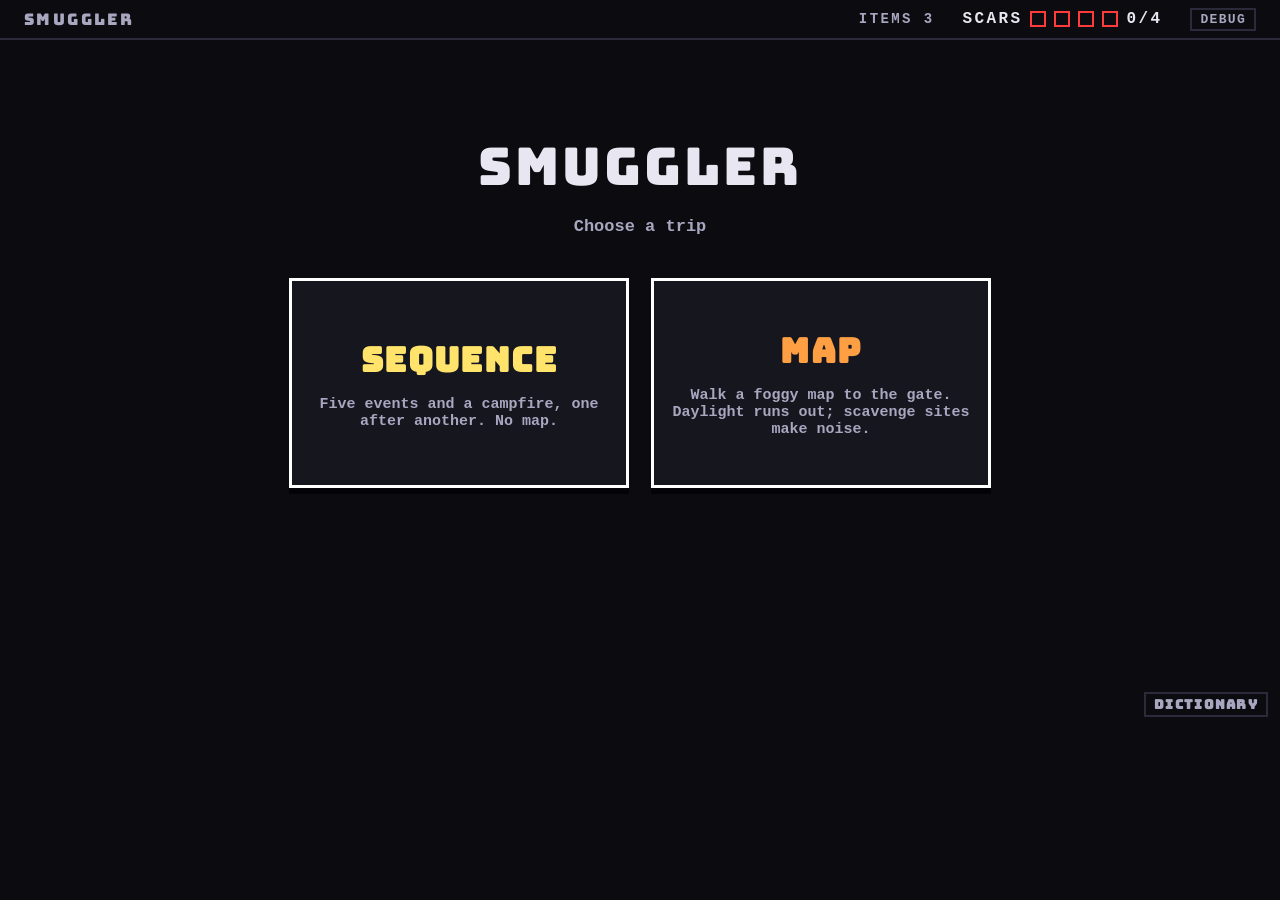
==== commit 3ed88d10: "Dictionary panel: verbs and key terms, button + ? shortcut on every screen Co-Authored-By: Claude Op" ====
--- a/index.html
+++ b/index.html
@@ -237,7 +237,7 @@
   .btn:not(:disabled):hover { background:var(--glow); color:var(--tiletext); }
   .btn.primary { background:var(--lit); color:var(--tiletext); border-color:#000; }
   #status { color:var(--status); font-size:var(--fs-sm); min-width:210px; }
-  #help { position:absolute; left:0; bottom:2px; width:100%; text-align:center; font-size:var(--fs-min); color:var(--dim); opacity:.7; padding:0 24px; white-space:nowrap; overflow:hidden; text-overflow:ellipsis; }
+  #help { position:absolute; left:0; bottom:2px; width:100%; text-align:center; font-size:var(--fs-min); color:var(--dim); opacity:.7; padding:0 150px 0 24px; white-space:nowrap; overflow:hidden; text-overflow:ellipsis; }
 
   /* popover */
   #pop { position:absolute; z-index:40; display:none; background:#000; border:3px solid var(--glow); padding:8px 10px;
@@ -476,6 +476,24 @@
   #dbgLog { margin:0; padding:0; list-style:none; line-height:1.35; }
   #dbgLog li { padding:3px 0; border-bottom:1px solid var(--line); color:var(--text); word-break:break-word; }
   #dbgLog li:first-child { color:var(--status); }
+
+  /* dictionary */
+  #btnDict { position:absolute; right:12px; bottom:3px; z-index:60; background:transparent; border:2px solid var(--line); padding:2px 8px; cursor:pointer;
+    font-family:var(--display); font-size:var(--fs-min); letter-spacing:.1em; color:var(--dim); }
+  #btnDict:hover { border-color:var(--lit); color:var(--lit); }
+  #dict { position:absolute; inset:0; z-index:88; background:rgba(5,5,8,.86); display:none; align-items:center; justify-content:center; }
+  #dict.show { display:flex; }
+  #dict .dpanel { width:1160px; max-height:660px; overflow:auto; background:var(--panel); border:3px solid var(--line); padding:14px 20px 16px; box-sizing:border-box; }
+  #dict .dhead { display:flex; align-items:center; gap:16px; margin-bottom:10px; }
+  #dict .dttl { font-family:var(--display); font-size:30px; letter-spacing:.1em; }
+  #dict .dhint { flex:1; color:var(--dim); font-size:var(--fs-min); }
+  #dict .dverbs { display:grid; grid-template-columns:repeat(3, 1fr); gap:12px; margin-bottom:12px; }
+  #dict .dverbs .dent { flex-direction:column; align-items:flex-start; gap:8px; border:2px solid var(--line); padding:10px 12px; }
+  #dict .dverbs .dtx { font-size:15px; line-height:20px; color:var(--text); }
+  #dict .dcols { display:grid; grid-template-columns:1fr 1fr; gap:8px 28px; }
+  #dict .dent { display:flex; gap:12px; align-items:flex-start; }
+  #dict .dent .tile { flex:none; max-width:210px; white-space:normal; }
+  #dict .dcols .dtx { font-size:14px; line-height:18px; color:var(--text); padding-top:2px; }
 </style>
 </head>
 <body>
@@ -893,6 +911,26 @@
       directedTip: 'Acts with the MIND\'s verb {verb}.',
       carryTip: 'DIG passes its points on to the next die.',
     },
+    // in-game dictionary (src/ui/65-dictionary.js): `kind` picks the tile colour: verb (verb colour, `term` is the verb) | body (body-part
+    // colour, `term` is the part) | item (item colour) | term (neutral gold); optional `key` = colour lookup instead of `term`. `big: true` = the headline entries.
+    dictionaryUi: { button: 'DICTIONARY', buttonTip: 'What the words mean (?)', title: 'DICTIONARY', close: 'CLOSE', hint: 'Esc or ? closes' },
+    dictionary: [
+      { term: 'PRUNE', kind: 'verb', big: true, text: 'Violence and force. You hurt, break, cut. It breaks pips (red), and a creature with every pip broken is BEATEN.' },
+      { term: 'SOW', kind: 'verb', big: true, text: 'Persuasion and kindness. You talk, charm, offer. It turns pips (green), and a creature with every pip turned is BEFRIENDED.' },
+      { term: 'DIG', kind: 'verb', big: true, text: 'Curiosity and searching. You look, listen, pry. It reveals what is coming and passes its points on to the next die.' },
+      { term: 'MIND', kind: 'term', text: 'Your verb die (PRUNE, SOW, DIG). The dice placed after it use its verb; at most one MIND face per sentence.' },
+      { term: 'INSTINCT', kind: 'body', key: 'EYE', text: 'A body die placed before the MIND (or with no MIND) acts on its own favourite verb. Some parts have none and do nothing.' },
+      { term: 'PLAN · SITUATION · IMPULSE · REFLEX', kind: 'term', text: 'The sentence\'s label: MIND first = PLAN, in the middle = SITUATION, last = IMPULSE, no MIND at all = REFLEX.' },
+      { term: 'SLOTS', kind: 'term', text: 'The sentence: drag dice into every slot, left to right, then COMMIT. Each die acts in turn, and the order matters.' },
+      { term: 'PIPS', kind: 'term', key: 'EAR', text: 'The □ on an enemy face: one point of its resolve each. Points remove pips; a face with none left is out of the fight.' },
+      { term: 'NOW · NEXT', kind: 'term', text: 'NOW is what it does this turn; NEXT is what it does after. DIG can show you NEXT before it happens.' },
+      { term: 'HOSTILE · HARMLESS', kind: 'term', text: 'Hostile faces hurt you and must be cleared to win. Harmless faces do nothing and are ignored.' },
+      { term: 'BEATEN · BEFRIENDED', kind: 'term', text: 'The two ways to win: mostly broken pips (BEATEN) or mostly turned pips (BEFRIENDED). Both end the fight.' },
+      { term: 'ITEMS', kind: 'item', key: 'KNIFE', text: 'Placed on a body face: it adds a point and changes the action. Items already on a die stay until a campfire.' },
+      { term: 'SCARS', kind: 'term', key: 'SCAR', text: 'A scarred face scores 0 and its item is gone. Too many scars and you flee the trip. A campfire can heal one.' },
+      { term: 'REROLL · HOLD', kind: 'term', text: 'Click a die to HOLD it, then REROLL the rest. You get a few rerolls per turn; freezing and growls can take them.' },
+      { term: 'NOISE', kind: 'term', key: 'RATS', text: 'At scavenge sites each turn and each PRUNE point adds noise. When it is full a guardian arrives for a fight.' },
+    ],
     help: 'ROLL, hold & reroll, drag dice into the slots, COMMIT. The MIND die sets the verb for dice after it; earlier dice act on instinct.',
     // reveal part of the totals ('= PRUNE 6 · REVEAL next intent'): fights reveal intents, sites reveal faces
     revealTotals: { intent: 'REVEAL next intent', intents: 'REVEAL next {n} intents', faces: 'REVEAL {n} faces', facesAll: 'REVEAL all faces' },
@@ -3933,6 +3971,51 @@
   ui.runId++;
   if (ui.screen === 'encounter' && g && !g.over) { g.over = 'lost'; g.result = C.text.lost; syncView(); ui.phase = 'lost'; renderAll(); }
   else showEnd();
+}
+
+/* ===== src/ui/65-dictionary.js ===== */
+// UI: in-game dictionary: DICTIONARY button (bottom right, every screen) + overlay panel. Content = CONFIG.text.dictionary.
+// Opening it never touches game state; `?` toggles, Esc / click outside / CLOSE closes.
+
+function dictColor(e) {
+  const k = e.key || e.term, K = C.colors;
+  if (e.kind === 'verb') return K.verb[k];
+  if (e.kind === 'body') return K.body[k];
+  if (e.kind === 'item') return K.item[k];
+  if (k === 'SCAR') return K.scar;
+  return (K.site && K.site[k]) || K.lit;
+}
+function dictEntryHTML(e) {
+  const col = dictColor(e) || C.colors.lit;
+  const fg = e.key === 'SCAR' ? C.colors.scarText : C.colors.tileText;
+  return '<div class="dent' + (e.big ? ' big' : '') + '"><span class="tile' + (e.big ? '' : ' small') + '" style="background:' + col + ';color:' + fg + '">' +
+    esc(e.term) + '</span><span class="dtx">' + esc(e.text) + '</span></div>';
+}
+function dictOpen() { return $('dict').classList.contains('show'); }
+function toggleDictionary(on) {
+  const el = $('dict');
+  const open = on === undefined ? !el.classList.contains('show') : on;
+  el.classList.toggle('show', open);
+}
+function buildDictionary() {
+  const U = C.text.dictionaryUi, list = C.text.dictionary;
+  const btn = document.createElement('button');
+  btn.id = 'btnDict'; btn.textContent = U.button; btn.title = U.buttonTip;
+  btn.addEventListener('click', () => toggleDictionary());
+  const el = document.createElement('div');
+  el.id = 'dict';
+  el.innerHTML = '<div class="dpanel"><div class="dhead"><span class="dttl">' + esc(U.title) + '</span><span class="dhint">' + esc(U.hint) + '</span>' +
+    '<button class="btn" id="dictClose">' + esc(U.close) + '</button></div>' +
+    '<div class="dverbs">' + list.filter(e => e.big).map(dictEntryHTML).join('') + '</div>' +
+    '<div class="dcols">' + list.filter(e => !e.big).map(dictEntryHTML).join('') + '</div></div>';
+  $('stage').append(btn, el);
+  el.addEventListener('pointerdown', (e) => { if (e.target === el) toggleDictionary(false); });
+  $('dictClose').addEventListener('click', () => toggleDictionary(false));
+  window.addEventListener('keydown', (e) => {
+    if (e.target && /INPUT|TEXTAREA|SELECT/.test(e.target.tagName)) return;
+    if (e.key === '?') { e.preventDefault(); toggleDictionary(); }
+    else if (e.key === 'Escape' && dictOpen()) { e.preventDefault(); toggleDictionary(false); }
+  });
 }
 
 /* ===== src/ui/70-screens.js ===== */
@@ -4589,6 +4672,7 @@
 // ---------- boot ----------
 function init() {
   buildDOM();
+  buildDictionary();
   ui.trip = E.createTrip(Math.random);       // placeholder behind the start screen
   showStart();
   window.SmugUI = { ui, dom, faceHTML, tileHTML, itemTileHTML, get view() { return view; }, get game() { return ui.game; }, get trip() { return ui.trip; },
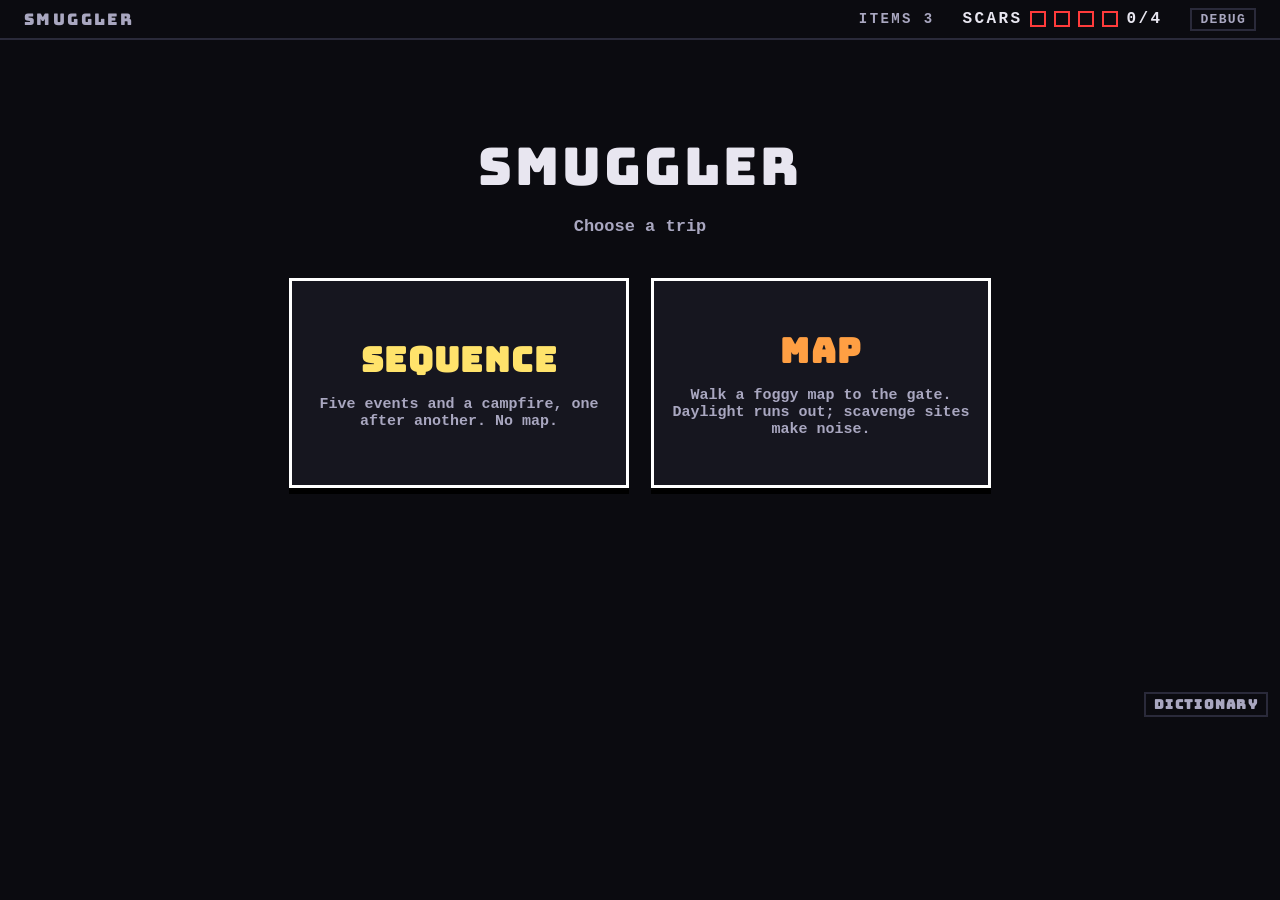
==== commit 17760ddb: "Visual pass: flat focus band, square dice, hard-edged Baba-style tiles Co-Authored-By: Claude Opus 5" ====
--- a/index.html
+++ b/index.html
@@ -40,7 +40,7 @@
 
   /* tiles */
   .tile { display:inline-block; padding:10px 14px; font-size:24px; line-height:1; letter-spacing:.04em;
-    color:var(--tiletext); background:#888; border:3px solid #000; box-shadow:0 4px 0 rgba(0,0,0,.55); text-transform:uppercase; }
+    color:var(--tiletext); background:#888; border:3px solid #000; box-shadow:0 4px 0 #000; text-transform:uppercase; }
   .tile.small { font-size:16px; padding:6px 9px; border-width:2px; }
   .tile.scar { background-image:repeating-linear-gradient(135deg, transparent 0 7px, color-mix(in srgb, var(--danger) 28%, transparent) 7px 9px); }
   .tile.broken { text-decoration:line-through; }
@@ -81,7 +81,7 @@
   .efc.would-break.is-current, .efc.would-turn.is-current { border-style:double; }
   .efc.prov.would-break, .efc.prov.would-turn { border-style:dashed; opacity:.85; }
   .pip.ghost-broken { background:var(--danger); border-color:#000; transform:rotate(45deg) scale(.7); box-shadow:0 0 0 2px var(--danger); }
-  .pip.ghost-turned { background:var(--turned); border-radius:50%; box-shadow:0 0 0 2px var(--turned); }
+  .pip.ghost-turned { background:var(--turned); transform:scale(.7); box-shadow:0 0 0 2px var(--turned); }
   .pip.ghost-broken.prov, .pip.ghost-turned.prov { opacity:.5; box-shadow:none; }
   .efc { flex:1; display:flex; flex-direction:column; align-items:center; gap:5px; padding:6px 3px 4px; min-width:0;
     border:3px solid transparent; position:relative; }
@@ -94,15 +94,14 @@
   .pips { display:flex; gap:6px; flex-wrap:wrap; justify-content:center; min-height:24px; }
   .pip { width:18px; height:18px; border:3px solid #000; background:var(--pip); }
   .pip.broken { background:var(--broken); transform:rotate(45deg) scale(.7); }
-  .pip.turned { background:var(--turned); border-radius:50%; }
+  .pip.turned { background:var(--turned); transform:scale(.7); }
 
   /* sentence rail: interlocking chevron steps, FIRST / THEN / LAST labels, MIND band, per-step captions, totals */
   #sentence { position:absolute; left:0; top:258px; width:100%; height:318px; padding:6px 24px 0; display:flex; flex-direction:column; align-items:flex-start;
     --sw-max:425px; --sw:425px; --pt:34px; --ov:26px; --pitch:calc(var(--sw) - var(--ov)); --slotH:100px;   /* --sw is re-fitted by JS for more than 3 slots */
-    --fs-label:16px; --fs-action:30px; --fs-action-long:24px; --fs-cap:17px; --fs-total:24px; --fs-narr:29px; --narr-h:70px; --focus:var(--lit); }
+    --fs-label:16px; --fs-action:30px; --fs-action-long:24px; --fs-cap:17px; --fs-total:24px; --fs-narr:29px; --narr-h:70px; --focus:#4a4a68; }
   /* focal zone: the sentence (headline + rail + totals) sits on a lit band across the full width */
-  #sentence { background:linear-gradient(180deg, color-mix(in srgb, var(--focus) 9%, transparent), color-mix(in srgb, var(--focus) 3%, transparent));
-    border-top:2px solid color-mix(in srgb, var(--focus) 45%, transparent); border-bottom:2px solid color-mix(in srgb, var(--focus) 25%, transparent); }
+  #sentence { background:var(--panel); border-top:4px solid var(--focus); border-bottom:4px solid var(--focus); }
   #railHead { display:flex; align-items:baseline; gap:16px; height:30px; width:100%; font-size:var(--fs-sm); letter-spacing:.2em; }
   #railTitle { color:var(--dim); }
   /* totals: big and prominent, right end of the header row */
@@ -162,12 +161,12 @@
   .rcap .cin { color:var(--turned); }
   .rcap.mind .cl1 { color:var(--dim); }
   #playhead { position:absolute; left:calc(var(--ph, 0) * var(--pitch) + var(--pt)); top:22px; width:calc(var(--sw) - var(--pt) - var(--ov)); height:19px;
-    background:var(--glow); box-shadow:0 0 14px 2px color-mix(in srgb, var(--glow) 70%, transparent); opacity:0; pointer-events:none; z-index:3;
+    background:var(--glow); opacity:0; pointer-events:none; z-index:3;
     transition:left var(--ph-ms, .16s) ease-out, opacity .1s; }
   #playhead.on { opacity:1; }
   #stage[data-phase=resolving] #sentence { --focus:var(--glow); }
   #narration { height:var(--narr-h); flex:none; width:100%; max-width:1232px; font-size:var(--fs-narr); line-height:35px; color:var(--text); text-align:center; font-weight:700;
-    overflow:hidden; display:grid; align-content:center; text-shadow:0 2px 0 rgba(0,0,0,.6); }
+    overflow:hidden; display:grid; align-content:center; text-shadow:0 2px 0 #000; }
   #narration .nbox { display:block; max-height:70px; overflow:hidden; } #narration .nm, #narration .nres { color:var(--text); } #narration .ni { text-decoration:underline; text-decoration-thickness:2px; text-underline-offset:4px; }
   #narration .nres { font-weight:400; font-size:.7em; color:var(--dim); }
   #preview { margin-top:0; min-height:22px; width:100%; }
@@ -178,25 +177,24 @@
   #bottom { position:absolute; left:0; top:580px; width:100%; height:140px; }
   #stage[data-phase=resolving] #bottom, #stage[data-phase=enemy] #bottom { opacity:.45; transition:opacity .15s; }
   #tray { display:flex; justify-content:center; gap:34px; }
-  .cell { width:210px; height:70px; display:flex; align-items:center; justify-content:center; border-radius:20px; }
+  .cell { width:210px; height:70px; display:flex; align-items:center; justify-content:center; }
   .cell:empty { border:2px dashed color-mix(in srgb, var(--line) 30%, transparent); }
   .cell.over, #tray.over .cell:empty { border-color:var(--glow); }
   .die { width:200px; height:64px; display:flex; flex-direction:column; align-items:center; justify-content:center;
     gap:5px; position:relative; touch-action:none; cursor:grab; rotate:var(--tilt, 0deg);
-    border-radius:18px; border:3px solid #3a3a52; background:linear-gradient(160deg, #262638, #15151f);
-    box-shadow:0 5px 0 rgba(0,0,0,.55), inset 0 2px 0 rgba(255,255,255,.07); }
+    border:4px solid #5a5a78; background:#20202e; box-shadow:0 5px 0 #000; }
   .die .meta { display:flex; align-items:center; gap:8px; height:20px; line-height:1; }
   .die .cap { font-size:var(--fs-min); letter-spacing:.2em; color:var(--dim); }
   .die .held { position:absolute; right:10px; top:-9px; font-size:var(--fs-min); letter-spacing:.1em; color:var(--tiletext);
     background:var(--lit); padding:2px 6px; display:none; }
   .die.held .held { display:block; }
-  .die.held { border-color:var(--lit); box-shadow:0 5px 0 rgba(0,0,0,.55), 0 0 14px 1px color-mix(in srgb, var(--lit) 40%, transparent); translate:0 -5px; }
+  .die.held { border-color:var(--lit); box-shadow:0 5px 0 #000; translate:0 -5px; }
   .die.held .faceRow { transform:none; }
   .die.dim .faceRow { opacity:.35; }
   .die .frz { position:absolute; left:10px; top:-9px; font-size:var(--fs-min); letter-spacing:.1em; color:#06222c; background:#8fe0ff;
     padding:2px 5px; display:none; }
-  .die.frozen { border-color:#8fe0ff; background:color-mix(in srgb, #8fe0ff 12%, #15151f);
-    box-shadow:0 5px 0 rgba(0,0,0,.55), inset 0 0 22px #8fe0ff88; cursor:not-allowed; }
+  .die.frozen { border-color:#8fe0ff; background:#16303a;
+    box-shadow:0 5px 0 #000; cursor:not-allowed; }
   .die.frozen .frz { display:block; }
   .nf .sturdy { position:absolute; right:-2px; top:-9px; font-size:10px; letter-spacing:.08em; font-weight:400; color:var(--dim);
     background:var(--panel); border:1px solid var(--line); padding:0 4px; }
@@ -204,7 +202,7 @@
   .die .ctl button:hover { border-color:var(--glow); }
   .die.in-slot .up, .die:not(.in-slot) .down { display:none; }
   /* a die on the rail is a word step: no die frame, same face tiles */
-  .die.in-slot { width:100%; height:100%; border:0; border-radius:0; background:none; box-shadow:none; rotate:0deg; translate:none; gap:2px; z-index:2; }
+  .die.in-slot { width:100%; height:100%; border:0; background:none; box-shadow:none; rotate:0deg; translate:none; gap:2px; z-index:2; }
   .die.in-slot .tile { font-size:21px; padding:8px 11px; }
   #tray .die:not(.dragging) .tile { font-size:17px; padding:5px 9px; }
   .die.in-slot .held { top:2px; right:calc(var(--pt) + 4px); }
@@ -216,7 +214,7 @@
   .rstep.first .slot .sact { padding-left:12px; }
   .slot.acts .sact { display:flex; }
   .sact .an { font-family:var(--display); font-weight:400; font-size:var(--fs-action); line-height:1.02; letter-spacing:.02em; text-transform:uppercase; white-space:normal;
-    max-height:2.1em; overflow:hidden; text-shadow:0 2px 0 rgba(0,0,0,.6); }
+    max-height:2.1em; overflow:hidden; text-shadow:0 2px 0 #000; }
   .sact .an.long { font-size:var(--fs-action-long); }
   .sact .ap { font-size:1.12em; }
   .sact .cin { color:var(--turned); }
@@ -225,13 +223,13 @@
   .slot.acts .die.in-slot .tile { font-size:var(--fs-min); padding:3px 7px; border-width:2px; box-shadow:none; }
   .slot.acts .die.in-slot .meta { position:absolute; right:calc(var(--pt) + 2px); top:2px; height:16px; }
   .slot.acts .die.in-slot .cap { display:none; }
-  .die.dragging { position:fixed; z-index:60; cursor:grabbing; background:linear-gradient(160deg, #262638, #15151f); border:3px solid var(--glow);
-    border-radius:18px; box-shadow:0 12px 0 rgba(0,0,0,.5); pointer-events:none; translate:none; }
+  .die.dragging { position:fixed; z-index:60; cursor:grabbing; background:#20202e; border:4px solid var(--glow);
+    box-shadow:0 12px 0 #000; pointer-events:none; translate:none; }
   .die.dragging .ctl { display:none; }
   .die.dragging .tile { font-size:24px; padding:10px 14px; }
   #buttons { margin-top:4px; display:flex; justify-content:center; align-items:center; gap:18px; }
   .btn { background:var(--panel); border:2px solid var(--line); padding:4px 20px; font-size:16px; letter-spacing:.12em;
-    box-shadow:0 4px 0 rgba(0,0,0,.6); }
+    box-shadow:0 4px 0 #000; }
   .btn:disabled { opacity:.3; cursor:default; border-color:var(--line); }
   #btnCommit:not(:disabled), #btnRoll:not(:disabled) { border-color:var(--lit); }
   .btn:not(:disabled):hover { background:var(--glow); color:var(--tiletext); }
@@ -260,16 +258,16 @@
   .efc .tile { letter-spacing:0; }
   .die { transition: scale .1s ease-out, translate .12s ease-out; }
   .die .faceRow { transition: transform .12s ease-out; }
-  .die.dragging { scale:var(--lift); box-shadow:0 18px 0 rgba(0,0,0,.45); }
+  .die.dragging { scale:var(--lift); box-shadow:0 14px 0 #000; }
   .flyer { position:absolute; left:0; top:0; z-index:70; pointer-events:none; font-size:34px; line-height:1;
-    -webkit-text-stroke:2px #000; paint-order:stroke fill; text-shadow:0 4px 0 rgba(0,0,0,.6); will-change:transform; }
+    -webkit-text-stroke:2px #000; paint-order:stroke fill; text-shadow:0 4px 0 #000; will-change:transform; }
   .flyer.small { font-size:20px; }
   .spark { position:absolute; left:0; top:0; z-index:70; width:9px; height:9px; pointer-events:none; border:2px solid #000; }
   .crack { position:absolute; inset:0; pointer-events:none; z-index:5; }
   .crack svg { width:100%; height:100%; }
   .die { z-index:1; }
   /* sentence complete: the rail lights up together */
-  @keyframes litFlash { 0% { filter:drop-shadow(0 0 0 var(--lit)); } 40% { filter:drop-shadow(0 0 9px var(--lit)); } 100% { filter:drop-shadow(0 0 0 transparent); } }
+  @keyframes litFlash { 0% { filter:brightness(1); } 40% { filter:brightness(1.35); } 100% { filter:brightness(1); } }
   @keyframes ovPop { 0% { transform:scale(.4) rotate(-6deg); opacity:0; } 60% { transform:scale(1.12) rotate(2deg); opacity:1; } 100% { transform:scale(1) rotate(0); } }
   #slots.complete .slot.full { animation:litFlash .45s ease-out; }
   #slots.complete .die .tile { filter:brightness(1.1) saturate(1.1); }
@@ -303,7 +301,7 @@
   .rcard .verbs { font-size:13px; line-height:1.5; text-align:left; }
   .rcard .verbs b { display:inline-block; width:56px; letter-spacing:.05em; }
   .ctile { width:340px; height:210px; background:var(--panel); border:3px solid var(--glow); display:flex; flex-direction:column;
-    align-items:center; justify-content:center; gap:14px; cursor:pointer; box-shadow:0 6px 0 rgba(0,0,0,.6); padding:16px; text-align:center;
+    align-items:center; justify-content:center; gap:14px; cursor:pointer; box-shadow:0 6px 0 #000; padding:16px; text-align:center;
     transition:transform .12s ease-out; }
   .ctile:hover:not(.off) { transform:translateY(-5px); background:#1e1e2b; }
   .ctile.off { opacity:.3; cursor:default; border-color:var(--line); }
@@ -347,7 +345,7 @@
   .nf.p0 { grid-column:2; grid-row:1; } .nf.p1 { grid-column:1; grid-row:2; } .nf.p2 { grid-column:2; grid-row:2; }
   .nf.p3 { grid-column:3; grid-row:2; } .nf.p4 { grid-column:4; grid-row:2; } .nf.p5 { grid-column:2; grid-row:3; }
   .nf .n { position:absolute; left:4px; top:1px; font-size:10px; color:var(--dim); font-weight:400; }
-  .nf .tile { font-size:var(--fs); padding:4px 7px; border-width:2px; box-shadow:0 2px 0 rgba(0,0,0,.55); }
+  .nf .tile { font-size:var(--fs); padding:4px 7px; border-width:2px; box-shadow:0 2px 0 #000; }
   .nf .bp { display:flex; }
   .nf .it { min-height:22px; display:flex; align-items:center; justify-content:center; position:relative; }
   .nf .it.empty { border:2px dashed var(--line); padding:2px 12px; font-size:var(--fs); color:var(--dim); font-weight:400; letter-spacing:.15em; }
@@ -360,7 +358,7 @@
   .nf.heal { border-color:var(--lit); cursor:pointer; background:color-mix(in srgb, var(--lit) 12%, var(--panel)); }
   .nf.heal:hover { transform:scale(1.07); }
   .nf .it.movable { cursor:grab; touch-action:none; }
-  .nf .it.movable .tile { box-shadow:0 2px 0 rgba(0,0,0,.55), 0 0 0 2px color-mix(in srgb, var(--lit) 70%, transparent); }
+  .nf .it.movable .tile { box-shadow:0 2px 0 #000, 0 0 0 2px color-mix(in srgb, var(--lit) 70%, transparent); }
   .nf .it.locked { opacity:.55; cursor:not-allowed; }
   .nf .lock { position:absolute; right:-6px; top:-8px; font-size:12px; font-style:normal; filter:grayscale(.3); }
   .nf .new { position:absolute; left:-4px; top:-9px; font-size:9px; background:var(--lit); color:var(--tiletext); padding:0 3px; letter-spacing:.1em; }
@@ -383,7 +381,7 @@
   .dragghost { position:fixed; z-index:95; pointer-events:none; left:0; top:0; will-change:transform; }
   .dragghost .tile { font-size:15px; box-shadow:0 10px 0 rgba(0,0,0,.45); }
   .cback { position:absolute; inset:0; z-index:5; background:rgba(5,5,8,.72); display:flex; align-items:center; justify-content:center; }
-  .confirm { background:var(--panel); border:3px solid var(--danger); padding:18px 26px; display:flex; flex-direction:column; align-items:center; gap:12px; box-shadow:0 8px 0 rgba(0,0,0,.6); }
+  .confirm { background:var(--panel); border:3px solid var(--danger); padding:18px 26px; display:flex; flex-direction:column; align-items:center; gap:12px; box-shadow:0 8px 0 #000; }
   .confirm .ct { font-family:var(--display); font-weight:400; font-size:30px; color:var(--danger); letter-spacing:.06em; }
   .confirm .cd { font-size:15px; display:flex; align-items:center; gap:10px; }
   .confirm .cd .tile { font-size:15px; padding:6px 9px; }
@@ -403,7 +401,7 @@
   #dayInd { font-size:14px; letter-spacing:.1em; color:var(--sun, #ffd23f); display:none; }
   #dayInd.cold { color:var(--danger); }
   #noiseTrack { display:none; gap:5px; align-items:center; }
-  #noiseTrack .nb { width:28px; height:34px; border:3px solid #000; background:#2a2a3a; box-shadow:0 3px 0 rgba(0,0,0,.55); }
+  #noiseTrack .nb { width:28px; height:34px; border:3px solid #000; background:#2a2a3a; box-shadow:0 3px 0 #000; }
   #noiseTrack .nb.on { background:var(--status); }
   #noiseTrack .nb.on.hot { background:var(--danger); }
   #btnLeave { display:none; }
@@ -428,14 +426,14 @@
   .maphead { display:flex; justify-content:space-between; align-items:center; gap:30px; }
   .mh { display:flex; align-items:center; gap:12px; }
   .suns, .scarrow { display:flex; gap:6px; }
-  .sun, .stl { width:24px; height:24px; border:3px solid #000; box-shadow:0 3px 0 rgba(0,0,0,.55); display:flex; align-items:center; justify-content:center;
+  .sun, .stl { width:24px; height:24px; border:3px solid #000; box-shadow:0 3px 0 #000; display:flex; align-items:center; justify-content:center;
     font-size:12px; line-height:1; color:#000; }
   .sun { background:var(--sun, #ffd23f); }
   .sun.off { background:#2a2a3a; color:var(--dim); }
   .stl { background:#2a2a3a; color:var(--dim); }
   .stl.on { background:var(--scarbg, #3a3a44); color:var(--danger); background-image:repeating-linear-gradient(135deg, transparent 0 5px, color-mix(in srgb, var(--danger) 28%, transparent) 5px 7px); }
   .mapgrid { display:grid; grid-template-columns:repeat(6, 1fr); grid-auto-rows:106px; gap:12px; padding-top:6px; }
-  .mt { position:relative; border:3px solid #000; box-shadow:0 5px 0 rgba(0,0,0,.6); display:flex; flex-direction:column; align-items:center; justify-content:center;
+  .mt { position:relative; border:3px solid #000; box-shadow:0 5px 0 #000; display:flex; flex-direction:column; align-items:center; justify-content:center;
     gap:5px; font-family:var(--display); font-weight:400; color:var(--tiletext); text-transform:uppercase; transition:transform .1s ease-out; }
   .mt .ty { font-family:"Courier New", ui-monospace, monospace; font-weight:700; font-size:10px; letter-spacing:.2em; opacity:.65; min-height:11px; }
   .mt .word { line-height:1; letter-spacing:.02em; white-space:nowrap; }
@@ -446,15 +444,15 @@
   .mt.seen { border-style:dashed; border-color:#bdb48f; }
   .mt.here { outline:4px solid var(--lit); outline-offset:2px; }
   .mt .you { position:absolute; top:-13px; left:50%; transform:translateX(-50%); background:var(--lit); color:#000; border:2px solid #000; font-size:12px; padding:3px 9px; z-index:2; }
-  .mt.reach { cursor:pointer; box-shadow:0 0 0 3px var(--glow), 0 5px 0 rgba(0,0,0,.6); }
-  .mt.reach.cold { box-shadow:0 0 0 3px var(--danger), 0 5px 0 rgba(0,0,0,.6); }
+  .mt.reach { cursor:pointer; box-shadow:0 0 0 3px var(--glow), 0 5px 0 #000; }
+  .mt.reach.cold { box-shadow:0 0 0 3px var(--danger), 0 5px 0 #000; }
   .mapfoot { display:flex; align-items:center; gap:16px; min-height:44px; }
   .mapfoot .inv { cursor:default; }
   .mapmsg { font-size:15px; color:var(--status); flex:1; text-align:right; }
   .mapmsg.cold { color:var(--danger); }
   @keyframes revPulse { 0% { box-shadow:0 0 0 0 #bdb48f; transform:scale(1.12); } 100% { box-shadow:0 0 0 12px transparent; transform:scale(1); } }
   .mt.newrev { outline:3px solid var(--turned); outline-offset:-3px; }
-  .coldflash { position:absolute; inset:0; z-index:72; pointer-events:none; box-shadow:inset 0 0 120px 30px rgba(255,59,59,.55); }
+  .coldflash { position:absolute; inset:0; z-index:72; pointer-events:none; border:10px solid rgba(255,59,59,.7); }
 
   /* debug / tuning drawer (overlay on the right, closed by default) */
   #btnDebug { background:transparent; border:2px solid var(--line); padding:2px 8px; font-size:var(--fs-min); letter-spacing:.1em; color:var(--dim); }
@@ -1074,7 +1072,7 @@
     netPunchMs: 220,        // placement: die net punch-scale when an item lands
   },
   fx: {
-    shakePx: 7, tiltMaxDeg: 11, particles: 8,
+    shakePx: 7, tiltMaxDeg: 0, particles: 8,
     netPunchScale: 1.06,            // placement: die net punch-scale when an item lands
     tiltPerPx: 1.4,                 // drag tilt degrees per px of horizontal pointer movement
     liftScale: 1.07,                // a dragged die's scale
@@ -1099,7 +1097,7 @@
   ui: {
     dragThresholdPx: 5,             // moving less than this = a click (toggle hold), not a drag
     dropSlackPx: 12,                // how far outside a slot a drop still counts
-    trayTiltDeg: 6,                 // max static tilt of a die lying in the tray (new per roll)
+    trayTiltDeg: 0,                 // max static tilt of a die lying in the tray (new per roll)
   },
   debug: { logRows: 10, pollMs: 120 },
 });
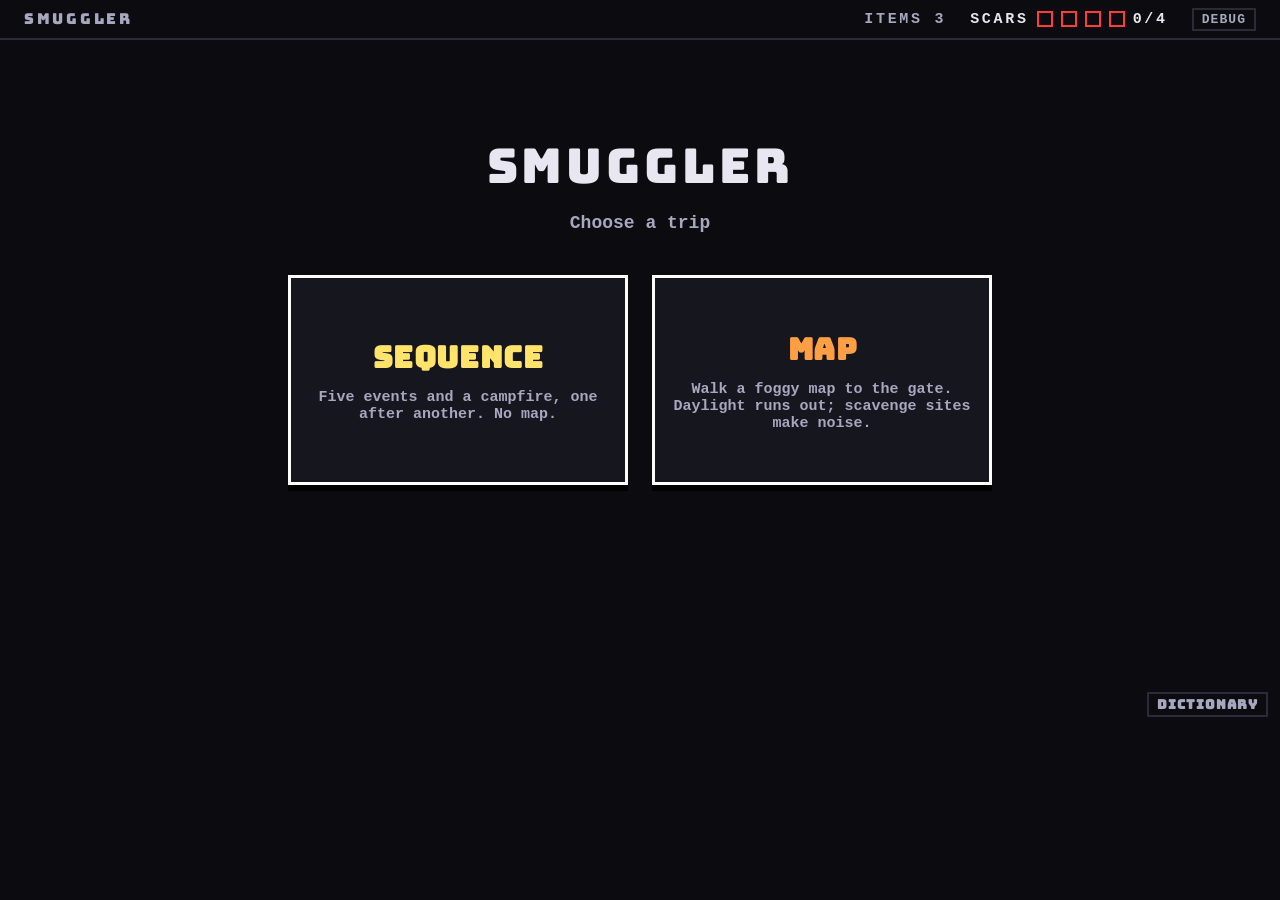
==== commit 54153aa4: "Typography + spacing pass: 3 font roles, size/spacing scales, centred square dice, no rail panel Co-" ====
--- a/index.html
+++ b/index.html
@@ -6,73 +6,82 @@
 <meta name="viewport" content="width=device-width, initial-scale=1">
 <link rel="preconnect" href="https://fonts.googleapis.com">
 <link rel="preconnect" href="https://fonts.gstatic.com" crossorigin>
-<link rel="stylesheet" href="https://fonts.googleapis.com/css2?family=Bungee&display=swap">
+<link rel="stylesheet" href="https://fonts.googleapis.com/css2?family=Bungee&family=Lora:wght@400;500&display=swap">
 <style>
   :root { /* colour defaults; CONFIG.colors overrides them at start-up */
     --bg:#0b0b10; --panel:#16161f; --line:#2a2a3a; --text:#e8e6f0; --dim:#8a88a0;
-    --lit:#ffe36b; --status:#ffd36b; --danger:#ff3b3b; --glow:#ffffff; --pip:#e8e6f0; --broken:#5a5a66; --turned:#4fe06a; --tiletext:#0b0b10;
+    --lit:#ffe36b; --status:#d9cfa8; --danger:#ff3b3b; --glow:#ffffff; --pip:#e8e6f0; --broken:#5a5a66; --turned:#4fe06a; --tiletext:#0b0b10;
     --lift:1.07;
-    /* readability scale (encounter screen): no game text below --fs-min; rail sizes are tuned in the #sentence block */
-    --fs-min:13px; --fs-sm:15px; --fs-md:17px; --fs-lg:20px; --note:#a9dcff; --note-fs:15px;
-    --display:"Bungee", Impact, "Arial Black", "Helvetica Neue", sans-serif; }
+    --note:#a9dcff;
+    /* ---- type system: three font roles, one size scale, three letter-spacings (no game text below --t-xs) ---- */
+    --font-display:"Bungee", Impact, "Arial Black", "Helvetica Neue", sans-serif;   /* tiles, buttons, titles, slot actions */
+    --font-ui:"Courier New", ui-monospace, Menlo, Consolas, monospace;              /* labels, captions, body text */
+    --font-prose:"Lora", "Iowan Old Style", Georgia, "Times New Roman", serif;      /* story narration only */
+    --t-xs:13px; --t-sm:15px; --t-md:18px; --t-lg:24px; --t-xl:30px; --t-hero:48px;
+    --ls-0:.02em; --ls-1:.08em; --ls-2:.18em;
+    /* ---- spacing scale ---- */
+    --sp-1:4px; --sp-2:8px; --sp-3:12px; --sp-4:16px; --sp-5:24px; --sp-6:32px;
+    --rail-line:#4a4a58; --rail-line-hi:#8f8da0; --rail-bg:#101018; --rail-fill:#1d1d29; }
   * { box-sizing: border-box; }
   html, body { margin:0; height:100%; background:var(--bg); color:var(--text); overflow:hidden;
-    font-family:"Courier New", ui-monospace, Menlo, Consolas, monospace; font-weight:700;
+    font-family:var(--font-ui); font-weight:700;
     user-select:none; -webkit-user-select:none; }
   body { display:flex; align-items:flex-start; }
   #stage { margin:0 auto; position:relative; width:1280px; height:720px; flex:none; overflow:hidden; background:var(--bg); }
   button { font:inherit; color:inherit; cursor:pointer; }
 
   /* top bar */
-  #top { position:absolute; left:0; top:0; width:100%; height:40px; display:flex; align-items:center; gap:28px;
-    padding:0 24px; border-bottom:2px solid var(--line); letter-spacing:.15em; font-size:16px; }
+  #top { position:absolute; left:0; top:0; width:100%; height:40px; display:flex; align-items:center; gap:var(--sp-5);
+    padding:0 var(--sp-5); border-bottom:2px solid var(--line); letter-spacing:var(--ls-2); font-size:var(--t-sm); }
   #top .title { color:var(--dim); }
   #top .spacer { flex:1; }
-  #stageInd { display:flex; gap:8px; align-items:center; font-size:14px; }
+  #stageInd { display:flex; gap:var(--sp-2); align-items:center; font-size:var(--t-sm); }
   #stageInd span { color:var(--dim); opacity:.55; }
   #stageInd span.cur { color:var(--lit); opacity:1; border-bottom:3px solid var(--lit); }
   #stageInd span.done { text-decoration:line-through; opacity:.35; }
   #stageInd i { font-style:normal; color:var(--line); }
-  #invCount { font-size:14px; color:var(--dim); }
-  #scars { display:flex; align-items:center; gap:8px; }
+  #invCount { font-size:var(--t-sm); color:var(--dim); }
+  #scars { display:flex; align-items:center; gap:var(--sp-2); }
   .scarbox { width:16px; height:16px; border:2px solid var(--danger); display:inline-block; }
   .scarbox.on { background:var(--danger); }
 
   /* tiles */
-  .tile { display:inline-block; padding:10px 14px; font-size:24px; line-height:1; letter-spacing:.04em;
+  /* tile sizes: default md, .small sm (cards, strips, nets), xs (inventory, bag, popovers); xl only for the enemy intent */
+  .tile { display:inline-block; padding:var(--sp-2) var(--sp-3); font-size:var(--t-md); line-height:1; letter-spacing:var(--ls-0);
     color:var(--tiletext); background:#888; border:3px solid #000; box-shadow:0 4px 0 #000; text-transform:uppercase; }
-  .tile.small { font-size:16px; padding:6px 9px; border-width:2px; }
+  .tile.small { font-size:var(--t-sm); padding:var(--sp-1) var(--sp-2); border-width:2px; }
   .tile.scar { background-image:repeating-linear-gradient(135deg, transparent 0 7px, color-mix(in srgb, var(--danger) 28%, transparent) 7px 9px); }
   .tile.broken { text-decoration:line-through; }
   .faceRow { display:flex; justify-content:center; align-items:center; }
   .faceRow .tile + .tile { margin-left:-3px; }
 
   /* enemy */
-  #enemy { position:absolute; left:0; top:40px; width:100%; height:218px; padding:8px 24px; display:flex; gap:40px; }
+  #enemy { position:absolute; left:0; top:40px; width:100%; height:218px; padding:var(--sp-2) var(--sp-5); display:flex; gap:var(--sp-6); }
   /* fixed rows (label, meta, intent tile, intent line, action sentence, foresight queue) so long texts wrap inside their own box instead of overlapping */
-  #intentPanel { width:520px; height:216px; display:flex; flex-direction:column; gap:3px; position:relative; overflow:hidden; }
-  #enemyMeta { min-height:16px; font-size:13px; letter-spacing:.04em; color:var(--dim); display:flex; flex-wrap:wrap; gap:2px 10px; align-items:center; flex:none; }
-  #enemyMeta .chip { border:2px solid var(--line); padding:0 6px; font-size:var(--fs-min); letter-spacing:.12em; text-transform:uppercase; }
-  #bag { position:absolute; right:0; top:-2px; display:flex; align-items:center; gap:6px; }
+  #intentPanel { width:520px; height:216px; display:flex; flex-direction:column; gap:var(--sp-1); position:relative; overflow:hidden; }
+  #enemyMeta { min-height:16px; font-size:var(--t-xs); letter-spacing:var(--ls-0); color:var(--dim); display:flex; flex-wrap:wrap; gap:2px var(--sp-3); align-items:center; flex:none; }
+  #enemyMeta .chip { border:2px solid var(--line); padding:0 var(--sp-2); font-size:var(--t-xs); letter-spacing:var(--ls-1); text-transform:uppercase; }
+  #bag { position:absolute; right:0; top:-2px; display:flex; align-items:center; gap:var(--sp-2); }
   #bag.hidden { display:none; }
-  #bag .tile { font-size:var(--fs-min); padding:4px 6px; border-width:2px; }
+  #bag .tile { font-size:var(--t-xs); padding:var(--sp-1) var(--sp-2); border-width:2px; }
   .vb { cursor:help; }
-  .lbl { font-size:13px; letter-spacing:.2em; color:var(--dim); }
-  #intentRow { display:flex; align-items:flex-end; gap:20px; height:66px; flex:none; }
-  #intentTile { font-size:34px; padding:12px 20px; }
-  #intentText { height:22px; flex:none; font-size:16px; line-height:22px; white-space:nowrap; overflow:hidden; text-overflow:ellipsis; }
-  #nextWrap { display:flex; align-items:center; gap:10px; height:36px; flex:none; overflow:hidden; }
-  #nextWrap .q { opacity:.5; display:flex; align-items:center; gap:8px; }
+  .lbl { font-size:var(--t-xs); letter-spacing:var(--ls-2); color:var(--dim); }
+  #intentRow { display:flex; align-items:flex-end; gap:var(--sp-4); height:60px; flex:none; }
+  #intentTile { font-size:var(--t-xl); padding:var(--sp-3) var(--sp-4); }
+  #verbFlash { font-family:var(--font-display); font-weight:400; font-size:var(--t-xl); white-space:nowrap; }
+  #intentText { height:22px; flex:none; font-size:var(--t-sm); line-height:22px; white-space:nowrap; overflow:hidden; text-overflow:ellipsis; }
+  #nextWrap { display:flex; align-items:center; gap:var(--sp-3); height:36px; flex:none; overflow:hidden; }
+  #nextWrap .q { opacity:.5; display:flex; align-items:center; gap:var(--sp-2); }
   #nextWrap.hidden { visibility:hidden; }
-  #enemyText { height:44px; flex:none; font-size:17px; line-height:22px; color:var(--status); overflow:hidden; display:-webkit-box; -webkit-line-clamp:2; -webkit-box-orient:vertical; }
+  #enemyText { height:44px; flex:none; font-size:var(--t-md); line-height:22px; color:var(--status); overflow:hidden; display:-webkit-box; -webkit-line-clamp:2; -webkit-box-orient:vertical; }
   #stripWrap { flex:1; display:flex; flex-direction:column; min-width:0; }
-  #stripHead { height:36px; flex:none; font-size:13px; line-height:18px; letter-spacing:.06em; color:var(--dim); overflow:hidden; }
-  #stripHead b { color:var(--text); letter-spacing:.14em; }
-  #stripHead .legend { display:block; letter-spacing:.02em; white-space:nowrap; }
-  #stripHead .legend.win { color:var(--turned); font-weight:700; letter-spacing:.08em; }
-  #faceStrip { flex:1; display:flex; gap:8px; align-items:flex-start; padding-top:20px; }
-  .efc .info { font-size:13px; line-height:15px; height:45px; width:100%; text-align:center; color:var(--dim); overflow:hidden; }
-  .efc .fstate { font-size:12px; font-weight:700; letter-spacing:.08em; height:15px; color:var(--dim); white-space:nowrap; }
+  #stripHead { height:36px; flex:none; font-size:var(--t-xs); line-height:18px; letter-spacing:var(--ls-1); color:var(--dim); overflow:hidden; }
+  #stripHead b { color:var(--text); letter-spacing:var(--ls-2); }
+  #stripHead .legend { display:block; letter-spacing:var(--ls-0); white-space:nowrap; }
+  #stripHead .legend.win { color:var(--turned); font-weight:700; letter-spacing:var(--ls-1); }
+  #faceStrip { flex:1; display:flex; gap:var(--sp-2); align-items:flex-start; padding-top:var(--sp-4); }
+  .efc .info { font-size:var(--t-xs); line-height:15px; height:45px; width:100%; text-align:center; color:var(--dim); overflow:hidden; }
+  .efc .fstate { font-size:var(--t-xs); font-weight:700; letter-spacing:var(--ls-1); height:15px; color:var(--dim); white-space:nowrap; }
   .efc.harmless { opacity:.6; }
   .efc.harmless .tile { outline:2px dashed var(--dim); outline-offset:-5px; }
   .efc.resolved .info { color:var(--dim); text-decoration:line-through; }
@@ -83,185 +92,205 @@
   .pip.ghost-broken { background:var(--danger); border-color:#000; transform:rotate(45deg) scale(.7); box-shadow:0 0 0 2px var(--danger); }
   .pip.ghost-turned { background:var(--turned); transform:scale(.7); box-shadow:0 0 0 2px var(--turned); }
   .pip.ghost-broken.prov, .pip.ghost-turned.prov { opacity:.5; box-shadow:none; }
-  .efc { flex:1; display:flex; flex-direction:column; align-items:center; gap:5px; padding:6px 3px 4px; min-width:0;
+  .efc { flex:1; display:flex; flex-direction:column; align-items:center; gap:var(--sp-1); padding:var(--sp-2) 2px var(--sp-1); min-width:0;
     border:3px solid transparent; position:relative; }
-  .efc .tile { font-size:15px; padding:8px 4px; width:100%; text-align:center; }
+  .efc .tile { font-size:var(--t-sm); padding:var(--sp-2) var(--sp-1); width:100%; text-align:center; }
   .efc.is-current { border-color:var(--glow); }
   .efc.is-next { border:3px dashed var(--dim); }
   .efc.is-then { border:3px dotted var(--line); }
-  .efc .tag { position:absolute; top:-18px; left:0; width:100%; text-align:center; font-size:var(--fs-min); letter-spacing:.15em; color:var(--dim); }
+  .efc .tag { position:absolute; top:-18px; left:0; width:100%; text-align:center; font-size:var(--t-xs); letter-spacing:var(--ls-2); color:var(--dim); }
   .efc.is-current .tag { color:var(--glow); }
-  .pips { display:flex; gap:6px; flex-wrap:wrap; justify-content:center; min-height:24px; }
+  .pips { display:flex; gap:var(--sp-1); flex-wrap:wrap; justify-content:center; min-height:24px; }
   .pip { width:18px; height:18px; border:3px solid #000; background:var(--pip); }
   .pip.broken { background:var(--broken); transform:rotate(45deg) scale(.7); }
   .pip.turned { background:var(--turned); transform:scale(.7); }
 
   /* sentence rail: interlocking chevron steps, FIRST / THEN / LAST labels, MIND band, per-step captions, totals */
-  #sentence { position:absolute; left:0; top:258px; width:100%; height:318px; padding:6px 24px 0; display:flex; flex-direction:column; align-items:flex-start;
-    --sw-max:425px; --sw:425px; --pt:34px; --ov:26px; --pitch:calc(var(--sw) - var(--ov)); --slotH:100px;   /* --sw is re-fitted by JS for more than 3 slots */
-    --fs-label:16px; --fs-action:30px; --fs-action-long:24px; --fs-cap:17px; --fs-total:24px; --fs-narr:29px; --narr-h:70px; --focus:#4a4a68; }
-  /* focal zone: the sentence (headline + rail + totals) sits on a lit band across the full width */
-  #sentence { background:var(--panel); border-top:4px solid var(--focus); border-bottom:4px solid var(--focus); }
-  #railHead { display:flex; align-items:baseline; gap:16px; height:30px; width:100%; font-size:var(--fs-sm); letter-spacing:.2em; }
-  #railTitle { color:var(--dim); }
+  #sentence { position:absolute; left:0; top:258px; width:100%; height:304px; padding:var(--sp-1) var(--sp-5) 0; display:flex; flex-direction:column; align-items:center;
+    --sw-max:420px; --sw:420px; --pt:40px; --ov:32px; --pitch:calc(var(--sw) - var(--ov)); --slotH:92px;   /* --sw is re-fitted by JS for more than 3 slots */
+    --narr-h:64px; --focus:var(--rail-line); }
+  /* two layers: the story line, then the rail (arrows, labels, captions, totals) straight on the page background, no panel */
+  #railPanel { flex:none; width:fit-content; max-width:1232px; min-width:560px; }
+  #railHead { display:flex; align-items:baseline; gap:var(--sp-4); height:26px; width:100%; font-family:var(--font-ui); font-size:var(--t-xs); font-weight:400; letter-spacing:var(--ls-2); }
+  #railTitle { color:var(--dim); text-transform:uppercase; }
   /* totals: big and prominent, right end of the header row */
-  #rtotals { margin-left:auto; flex:1 1 0; min-width:0; text-align:right; white-space:nowrap; overflow:hidden; text-overflow:ellipsis; letter-spacing:0;
-    font-size:var(--fs-total); line-height:1.15; color:var(--text); }
-  #rtotals .eq { font-family:var(--display); font-weight:400; color:var(--lit); font-size:var(--fs-total); margin-right:6px; }
+  #rtotals { margin-left:auto; flex:1 1 0; min-width:0; text-align:right; white-space:nowrap; overflow:hidden; text-overflow:ellipsis; letter-spacing:var(--ls-0);
+    font-size:var(--t-lg); line-height:1.15; color:var(--text); }
+  #rtotals .eq { font-family:var(--font-display); font-weight:400; color:var(--dim); font-size:var(--t-lg); margin-right:var(--sp-2); }
   #rtotals.pending { color:var(--dim); }
   #rtotals.pending .eq { color:var(--dim); }
   #rtotals .rx { color:var(--note); }
-  #rtotals .sofar { font-family:var(--body, inherit); font-size:var(--fs-min); font-style:italic; color:var(--dim); margin-left:4px; }
+  #rtotals .sofar { font-family:var(--font-ui); font-size:var(--t-xs); font-style:italic; color:var(--dim); margin-left:var(--sp-1); }
   #rtotals.pending .rx { color:var(--dim); }
   #sentence.partial .rband.tag.prov { border-style:dashed; opacity:.7; }
   .carry.prov { border-top-style:dashed; }
-  #railShape { color:var(--lit); font-family:var(--display); font-weight:400; font-size:22px; letter-spacing:.12em; }
+  #railShape { color:var(--text); font-family:var(--font-ui); font-weight:400; font-size:var(--t-xs); letter-spacing:var(--ls-2); opacity:.8; }
   #slots { position:relative; display:flex; align-items:flex-start; }
   .rstep { position:relative; width:var(--sw); flex:none; }
   .rstep + .rstep { margin-left:calc(var(--ov) * -1); }
-  .rlabel { height:22px; line-height:22px; padding-left:var(--pt); font-size:var(--fs-label); letter-spacing:.3em; color:var(--text); }
-  .rstep.first .rlabel { padding-left:8px; }
-  .rband { height:19px; margin:0 0 3px; font-size:var(--fs-min); line-height:19px; letter-spacing:.14em; text-transform:uppercase; color:var(--tiletext);
+  .rlabel { height:22px; line-height:22px; padding-left:var(--pt); font-family:var(--font-ui); font-size:var(--t-xs); font-weight:400; letter-spacing:var(--ls-2); color:var(--dim); }
+  .rstep.first .rlabel { padding-left:var(--sp-2); }
+  .rband { height:19px; margin:0 0 var(--sp-1); font-size:var(--t-xs); line-height:19px; letter-spacing:var(--ls-2); text-transform:uppercase; color:var(--tiletext);
     padding-left:var(--pt); white-space:nowrap; }
-  .rstep.first .rband { padding-left:8px; }
+  .rstep.first .rband { padding-left:var(--sp-2); }
   .rband.on { clip-path:polygon(0 0, 100% 0, 100% 100%, 0 100%); }
   .rstep.last .rband.on { clip-path:polygon(0 0, calc(100% - 12px) 0, 100% 50%, calc(100% - 12px) 100%, 0 100%); }
-  .rband.tag { display:block; width:max-content; margin-left:var(--pt); padding:0 9px; border:2px solid; font-weight:700; font-size:var(--fs-min); line-height:15px; height:19px; }
-  .rstep.first .rband.tag { margin-left:8px; }
+  .rband.tag { display:block; width:max-content; margin-left:var(--pt); padding:0 var(--sp-2); border:2px solid; font-weight:700; font-size:var(--t-xs); line-height:15px; height:19px; }
+  .rstep.first .rband.tag { margin-left:var(--sp-2); }
   .rband.tag.none { color:var(--dim); border-color:var(--line); border-style:dashed; }
   .rband.tag.none, .rband.tag { background:transparent; }
   .slot { position:relative; height:var(--slotH); display:flex; align-items:center; justify-content:center; padding:0 var(--pt); }
-  .slot .chev, .slot .chev::after { position:absolute; inset:0; clip-path:polygon(0 0, calc(100% - var(--pt)) 0, 100% 50%, calc(100% - var(--pt)) 100%, 0 100%, var(--pt) 50%); }
-  .rstep.first .slot .chev, .rstep.first .slot .chev::after { clip-path:polygon(0 0, calc(100% - var(--pt)) 0, 100% 50%, calc(100% - var(--pt)) 100%, 0 100%); }
-  .slot .chev { background:#3a3a52; pointer-events:none; }
-  .slot .chev::after { content:''; inset:3px; background:var(--bg); }
+  /* cartoon arrows: thick outline (.chev) + inset fill (::after) + a solid offset shadow (.slot::before); corners chamfered by --c, blunt tip */
+  .slot { --c:9px; --k:calc(var(--c) * .8); --ol:5px; --sh:5px;
+    --chev-clip:polygon(var(--c) 0, calc(100% - var(--pt) - var(--c)) 0, calc(100% - var(--pt) + var(--k)) var(--c), calc(100% - var(--k)) calc(50% - var(--c)),
+      calc(100% - var(--k)) calc(50% + var(--c)), calc(100% - var(--pt) + var(--k)) calc(100% - var(--c)), calc(100% - var(--pt) - var(--c)) 100%, var(--c) 100%,
+      var(--k) calc(100% - var(--c)), calc(var(--pt) - var(--k)) calc(50% + var(--c)), calc(var(--pt) - var(--k)) calc(50% - var(--c)), var(--k) var(--c)); }
+  .rstep.first .slot { --chev-clip:polygon(var(--c) 0, calc(100% - var(--pt) - var(--c)) 0, calc(100% - var(--pt) + var(--k)) var(--c), calc(100% - var(--k)) calc(50% - var(--c)),
+      calc(100% - var(--k)) calc(50% + var(--c)), calc(100% - var(--pt) + var(--k)) calc(100% - var(--c)), calc(100% - var(--pt) - var(--c)) 100%, var(--c) 100%,
+      0 calc(100% - var(--c)), 0 var(--c)); }
+  .slot .chev, .slot .chev::after, .slot::before { position:absolute; inset:0; clip-path:var(--chev-clip); }
+  .slot::before { content:''; background:#000; transform:translate(var(--sh), var(--sh)); pointer-events:none; }
+  .slot .chev { background:var(--rail-line); pointer-events:none; }
+  .slot .chev::after { content:''; inset:var(--ol); background:var(--rail-bg); }
   .rstep:not(.first) .slot .chev::after { }
-  .slot .num { position:absolute; left:calc(var(--pt) + 10px); top:50%; transform:translateY(-50%); font-size:40px; font-family:var(--display); font-weight:400; color:#2c2c3e; pointer-events:none; }
+  .slot .num { position:absolute; left:calc(var(--pt) + 10px); top:50%; transform:translateY(-50%); font-size:var(--t-hero); font-family:var(--font-display); font-weight:400; color:#2a2a38; pointer-events:none; }
   .rstep.first .slot .num { left:18px; }
-  .slot .empty { font-size:var(--fs-sm); letter-spacing:.2em; color:var(--dim); text-transform:uppercase; pointer-events:none; }
+  .slot .empty { font-size:var(--t-sm); letter-spacing:var(--ls-2); color:var(--dim); text-transform:uppercase; pointer-events:none; }
   .slot.full .empty, .slot.full .num { display:none; }
-  .slot.full .chev { background:var(--line); }
-  .slot.full .chev::after { background:var(--panel); }
+  .slot.full .chev { background:var(--rail-line-hi); }
+  .slot.full .chev::after { background:var(--rail-fill); }
   .slot.trig .chev { background:var(--glow); }
   .slot.over .chev { background:var(--glow); }
-  .slot.over .chev::after { background:#2a2a3c; }
+  .slot.over .chev::after { background:#262634; }
   .slot.acting .chev { background:var(--glow); }
-  .slot.acting .chev::after { background:#34344a; }
+  .slot.acting .chev::after { background:#2c2c3c; }
   #slots.complete .slot.full .chev { background:var(--lit); }
-  .rstep > .rlink { position:relative; height:16px; }
+  .rstep > .rlink { position:relative; height:14px; }
   .carry { position:absolute; left:calc(var(--sw) / 2 + 12px); top:6px; height:0; border-top:3px solid; }
   .carry::after { content:''; position:absolute; right:-2px; top:-6.5px; border:5px solid transparent; border-right:0; border-left:9px solid currentColor; }
-  .carry b { position:absolute; left:50%; top:-11px; transform:translateX(-50%); padding:0 6px; background:var(--bg); font-size:var(--fs-sm); line-height:18px; }
-  .rcap { height:26px; padding:0 var(--ov) 0 var(--pt); text-align:center; font-size:var(--note-fs); line-height:22px; overflow:hidden; }
-  .rstep.first .rcap { padding-left:8px; }
+  .carry b { position:absolute; left:50%; top:-11px; transform:translateX(-50%); padding:0 var(--sp-2); background:var(--bg); font-size:var(--t-sm); line-height:18px; }
+  .rcap { height:26px; padding:0 var(--ov) 0 var(--pt); text-align:center; font-size:var(--t-sm); line-height:22px; overflow:hidden; }
+  .rstep.first .rcap { padding-left:var(--sp-2); }
   .rcap .cl1 { white-space:nowrap; overflow:hidden; text-overflow:ellipsis; color:var(--note); font-weight:700; }   /* annotations: one consistent style */
-  .rcap .cl2 { font-size:var(--fs-min); line-height:14px; font-weight:400; color:var(--dim); white-space:nowrap; overflow:hidden; text-overflow:ellipsis; }
+  .rcap .cl2 { font-size:var(--t-xs); line-height:14px; font-weight:400; color:var(--dim); white-space:nowrap; overflow:hidden; text-overflow:ellipsis; }
   .rcap .cn { text-transform:none; }
-  .rcap .cp { font-family:var(--display); font-weight:400; font-size:15px; letter-spacing:.02em; }
+  .rcap .cp { font-family:var(--font-display); font-weight:400; font-size:var(--t-sm); letter-spacing:var(--ls-0); }
   .rcap .cin { color:var(--turned); }
   .rcap.mind .cl1 { color:var(--dim); }
   #playhead { position:absolute; left:calc(var(--ph, 0) * var(--pitch) + var(--pt)); top:22px; width:calc(var(--sw) - var(--pt) - var(--ov)); height:19px;
     background:var(--glow); opacity:0; pointer-events:none; z-index:3;
     transition:left var(--ph-ms, .16s) ease-out, opacity .1s; }
   #playhead.on { opacity:1; }
-  #stage[data-phase=resolving] #sentence { --focus:var(--glow); }
-  #narration { height:var(--narr-h); flex:none; width:100%; max-width:1232px; font-size:var(--fs-narr); line-height:35px; color:var(--text); text-align:center; font-weight:700;
-    overflow:hidden; display:grid; align-content:center; text-shadow:0 2px 0 #000; }
-  #narration .nbox { display:block; max-height:70px; overflow:hidden; } #narration .nm, #narration .nres { color:var(--text); } #narration .ni { text-decoration:underline; text-decoration-thickness:2px; text-underline-offset:4px; }
-  #narration .nres { font-weight:400; font-size:.7em; color:var(--dim); }
+  #narration { height:var(--narr-h); flex:none; width:100%; max-width:1100px; margin-bottom:var(--sp-1); font-family:var(--font-prose); font-size:var(--t-xl); line-height:32px;
+    color:#e6e2d6; text-align:center; font-weight:400; letter-spacing:var(--ls-0); overflow:hidden; display:grid; align-content:center; }
+  #narration .nbox { display:block; max-height:64px; overflow:hidden; }
+  #narration .nm { color:inherit; }
+  /* action phrases: a muted tint of the verb colour; item names: faint tint + dotted underline; clauses about the result: dimmer */
+  #narration .nv { color:color-mix(in srgb, var(--vc, #e6e2d6) 58%, #d8d4c8); }
+  #narration .nv.nrev { color:color-mix(in srgb, var(--vc, #e6e2d6) 40%, #a8a496); }
+  #narration .ni { color:color-mix(in srgb, var(--vc, #e6e2d6) 40%, #e6e2d6); text-decoration:underline dotted; text-decoration-thickness:1px; text-underline-offset:5px; }
+  #narration .nres { line-height:1; font-style:italic; font-size:.78em; color:#8f8c82; }
   #preview { margin-top:0; min-height:22px; width:100%; }
-  #previewText { font-size:var(--fs-md); line-height:22px; max-width:1232px; }
+  #previewText { font-size:var(--t-md); line-height:22px; max-width:1232px; text-align:center; margin:0 auto; }
   #previewText.hint { color:var(--dim); }
 
   /* bottom: dice lying loose on the table */
-  #bottom { position:absolute; left:0; top:580px; width:100%; height:140px; }
+  #bottom { position:absolute; left:0; top:562px; width:100%; height:158px; }
   #stage[data-phase=resolving] #bottom, #stage[data-phase=enemy] #bottom { opacity:.45; transition:opacity .15s; }
-  #tray { display:flex; justify-content:center; gap:34px; }
-  .cell { width:210px; height:70px; display:flex; align-items:center; justify-content:center; }
-  .cell:empty { border:2px dashed color-mix(in srgb, var(--line) 30%, transparent); }
+  #tray { display:flex; justify-content:center; gap:var(--sp-5); }
+  .cell { width:92px; height:92px; padding-bottom:var(--sp-1); display:flex; align-items:center; justify-content:center; }
+  .cell:empty { border:2px dashed transparent; }   /* placed dice leave an invisible hole, so tray positions stay stable */
   .cell.over, #tray.over .cell:empty { border-color:var(--glow); }
-  .die { width:200px; height:64px; display:flex; flex-direction:column; align-items:center; justify-content:center;
-    gap:5px; position:relative; touch-action:none; cursor:grab; rotate:var(--tilt, 0deg);
-    border:4px solid #5a5a78; background:#20202e; box-shadow:0 5px 0 #000; }
-  .die .meta { display:flex; align-items:center; gap:8px; height:20px; line-height:1; }
-  .die .cap { font-size:var(--fs-min); letter-spacing:.2em; color:var(--dim); }
-  .die .held { position:absolute; right:10px; top:-9px; font-size:var(--fs-min); letter-spacing:.1em; color:var(--tiletext);
-    background:var(--lit); padding:2px 6px; display:none; }
+  .die { width:88px; height:88px; display:flex; flex-direction:column; align-items:center; justify-content:center;
+    gap:var(--sp-1); position:relative; touch-action:none; cursor:grab; rotate:var(--tilt, 0deg);
+    border:3px solid #5a5a78; background:#20202e; box-shadow:0 4px 0 #000; }
+  .die .meta { display:flex; align-items:center; justify-content:center; gap:var(--sp-2); width:100%; height:16px; line-height:1; flex:none; }
+  .die .cap { font-size:var(--t-xs); letter-spacing:var(--ls-1); color:var(--dim); text-align:center; white-space:nowrap; }
+  .die .held { position:absolute; right:var(--sp-5); top:-9px; font-size:var(--t-xs); letter-spacing:var(--ls-1); color:var(--tiletext);
+    background:var(--lit); padding:2px var(--sp-2); display:none; }
   .die.held .held { display:block; }
-  .die.held { border-color:var(--lit); box-shadow:0 5px 0 #000; translate:0 -5px; }
+  .die.held { border-color:var(--lit); box-shadow:0 4px 0 #000; translate:0 -4px; }
   .die.held .faceRow { transform:none; }
   .die.dim .faceRow { opacity:.35; }
-  .die .frz { position:absolute; left:10px; top:-9px; font-size:var(--fs-min); letter-spacing:.1em; color:#06222c; background:#8fe0ff;
-    padding:2px 5px; display:none; }
+  .die .frz { position:absolute; left:var(--sp-2); top:-9px; font-size:var(--t-xs); letter-spacing:var(--ls-1); color:#06222c; background:#8fe0ff;
+    padding:2px var(--sp-1); display:none; }
   .die.frozen { border-color:#8fe0ff; background:#16303a;
-    box-shadow:0 5px 0 #000; cursor:not-allowed; }
+    box-shadow:0 4px 0 #000; cursor:not-allowed; }
   .die.frozen .frz { display:block; }
-  .nf .sturdy { position:absolute; right:-2px; top:-9px; font-size:10px; letter-spacing:.08em; font-weight:400; color:var(--dim);
-    background:var(--panel); border:1px solid var(--line); padding:0 4px; }
-  .die .ctl button { background:var(--panel); border:2px solid var(--line); padding:0 10px; font-size:13px; line-height:16px; }
+  .nf .sturdy { position:absolute; right:-2px; top:-9px; font-size:var(--t-xs); letter-spacing:var(--ls-1); font-weight:400; color:var(--dim);
+    background:var(--panel); border:1px solid var(--line); padding:0 var(--sp-1); }
+  .die .ctl button { background:var(--panel); border:2px solid var(--line); padding:0 var(--sp-2); font-size:var(--t-xs); line-height:14px; }
   .die .ctl button:hover { border-color:var(--glow); }
   .die.in-slot .up, .die:not(.in-slot) .down { display:none; }
   /* a die on the rail is a word step: no die frame, same face tiles */
   .die.in-slot { width:100%; height:100%; border:0; background:none; box-shadow:none; rotate:0deg; translate:none; gap:2px; z-index:2; }
-  .die.in-slot .tile { font-size:21px; padding:8px 11px; }
-  #tray .die:not(.dragging) .tile { font-size:17px; padding:5px 9px; }
+  .die.in-slot .tile { font-size:var(--t-md); padding:var(--sp-2) var(--sp-3); }
+  /* tray dice are squares: the face tiles stack inside (PALM KNIFE on two lines) */
+  #tray .die:not(.in-slot) { padding:var(--sp-1); border-radius:0; }
+  #tray .die:not(.in-slot) .ctl { position:absolute; right:-6px; top:-8px; z-index:3; }   /* label and tiles stay centred; the up arrow overhangs the top-right corner, never over a tile */
+  #tray .die:not(.in-slot) .ctl button { border-width:1px; padding:0 var(--sp-1); line-height:12px; }
+  #tray .die:not(.in-slot) .faceRow { flex:1 1 0; min-height:0; width:100%; flex-direction:column; justify-content:center; align-items:center; }
+  #tray .die:not(.in-slot) .faceRow .tile + .tile { margin-left:0; margin-top:-3px; }
+  #tray .die:not(.dragging):not(.in-slot) .tile { font-size:var(--t-xs); padding:var(--sp-1); border-width:2px; box-shadow:none; white-space:normal; text-align:center; line-height:1.05; max-width:100%; }
   .die.in-slot .held { top:2px; right:calc(var(--pt) + 4px); }
   .die.in-slot .frz { top:2px; left:calc(var(--pt) + 4px); }
   .rstep.first .die.in-slot .frz { left:12px; }
   /* slot action: the action the die performs is the slot's main content; the die face shrinks to a small strip */
   .slot .sact { position:absolute; inset:0; z-index:3; pointer-events:none; display:none; flex-direction:column; align-items:center; justify-content:flex-start;
-    padding:8px var(--pt) 0; text-align:center; }
-  .rstep.first .slot .sact { padding-left:12px; }
+    padding:var(--sp-2) var(--pt) 0; text-align:center; }
+  .rstep.first .slot .sact { padding-left:var(--sp-3); }
   .slot.acts .sact { display:flex; }
-  .sact .an { font-family:var(--display); font-weight:400; font-size:var(--fs-action); line-height:1.02; letter-spacing:.02em; text-transform:uppercase; white-space:normal;
+  .sact .an { font-family:var(--font-display); font-weight:400; font-size:var(--t-xl); line-height:1.02; letter-spacing:var(--ls-0); text-transform:uppercase; white-space:normal;
     max-height:2.1em; overflow:hidden; text-shadow:0 2px 0 #000; }
-  .sact .an.long { font-size:var(--fs-action-long); }
-  .sact .ap { font-size:1.12em; }
+  .sact .an.long { font-size:var(--t-lg); }
+  .sact .ap { font-size:1.12em; line-height:1; }
   .sact .cin { color:var(--turned); }
   .slot.acts .die.in-slot { justify-content:flex-end; }
-  .slot.acts .die.in-slot .faceRow { position:absolute; left:0; right:0; bottom:6px; opacity:1; }
-  .slot.acts .die.in-slot .tile { font-size:var(--fs-min); padding:3px 7px; border-width:2px; box-shadow:none; }
+  .slot.acts .die.in-slot .faceRow { position:absolute; left:0; right:0; bottom:var(--sp-2); opacity:1; }
+  .slot.acts .die.in-slot .tile { font-size:var(--t-xs); padding:var(--sp-1) var(--sp-2); border-width:2px; box-shadow:none; }
+  .die.in-slot .meta { width:auto; }
   .slot.acts .die.in-slot .meta { position:absolute; right:calc(var(--pt) + 2px); top:2px; height:16px; }
   .slot.acts .die.in-slot .cap { display:none; }
-  .die.dragging { position:fixed; z-index:60; cursor:grabbing; background:#20202e; border:4px solid var(--glow);
+  .die.dragging { position:fixed; z-index:60; cursor:grabbing; background:#20202e; border:3px solid var(--glow);
     box-shadow:0 12px 0 #000; pointer-events:none; translate:none; }
   .die.dragging .ctl { display:none; }
-  .die.dragging .tile { font-size:24px; padding:10px 14px; }
-  #buttons { margin-top:4px; display:flex; justify-content:center; align-items:center; gap:18px; }
-  .btn { background:var(--panel); border:2px solid var(--line); padding:4px 20px; font-size:16px; letter-spacing:.12em;
+  .die.dragging .tile { font-size:var(--t-xs); padding:var(--sp-1); white-space:normal; text-align:center; line-height:1.05; }
+  #buttons { margin-top:var(--sp-3); display:flex; justify-content:center; align-items:center; gap:var(--sp-4); }
+  .btn { background:var(--panel); border:2px solid var(--line); padding:var(--sp-1) var(--sp-4); font-size:var(--t-sm); line-height:1.3; letter-spacing:var(--ls-1);
     box-shadow:0 4px 0 #000; }
   .btn:disabled { opacity:.3; cursor:default; border-color:var(--line); }
   #btnCommit:not(:disabled), #btnRoll:not(:disabled) { border-color:var(--lit); }
   .btn:not(:disabled):hover { background:var(--glow); color:var(--tiletext); }
   .btn.primary { background:var(--lit); color:var(--tiletext); border-color:#000; }
-  #status { color:var(--status); font-size:var(--fs-sm); min-width:210px; }
-  #help { position:absolute; left:0; bottom:2px; width:100%; text-align:center; font-size:var(--fs-min); color:var(--dim); opacity:.7; padding:0 150px 0 24px; white-space:nowrap; overflow:hidden; text-overflow:ellipsis; }
+  #status { color:var(--status); font-size:var(--t-sm); min-width:210px; }
+  #help { position:absolute; left:0; bottom:2px; width:100%; text-align:center; font-size:var(--t-xs); color:var(--dim); opacity:.7; padding:0 150px 0 var(--sp-5); white-space:nowrap; overflow:hidden; text-overflow:ellipsis; }
 
   /* popover */
-  #pop { position:absolute; z-index:40; display:none; background:#000; border:3px solid var(--glow); padding:8px 10px;
+  #pop { position:absolute; z-index:40; display:none; background:#000; border:3px solid var(--glow); padding:var(--sp-2) var(--sp-3);
     pointer-events:none; }
-  #pop .row { display:flex; gap:8px; align-items:center; }
-  #pop .f { padding:4px; border:3px solid transparent; }
+  #pop .row { display:flex; gap:var(--sp-2); align-items:center; }
+  #pop .f { padding:var(--sp-1); border:3px solid transparent; }
   #pop .f.cur { border-color:var(--glow); }
-  #pop .tile { font-size:var(--fs-min); padding:5px 6px; border-width:2px; box-shadow:none; }
-  #pop .ttl { font-size:var(--fs-min); letter-spacing:.2em; color:var(--dim); margin-bottom:6px; }
+  #pop .tile { font-size:var(--t-xs); padding:var(--sp-1) var(--sp-2); border-width:2px; box-shadow:none; }
+  #pop .ttl { font-size:var(--t-xs); letter-spacing:var(--ls-2); color:var(--dim); margin-bottom:var(--sp-2); }
 
   /* overlay */
   #overlay { position:absolute; inset:0; z-index:80; background:rgba(5,5,8,.82); display:none;
-    flex-direction:column; align-items:center; justify-content:center; gap:22px; }
+    flex-direction:column; align-items:center; justify-content:center; gap:var(--sp-5); }
   #overlay.show { display:flex; }
-  #overlay .big { font-size:84px; letter-spacing:.1em; }
-  #overlay .sub { font-size:20px; color:var(--dim); max-width:760px; text-align:center; }
+  #overlay .big { font-size:var(--t-hero); letter-spacing:var(--ls-1); }
+  #overlay .big.long { font-size:var(--t-xl); }
+  #overlay .sub { font-size:var(--t-md); color:var(--dim); max-width:760px; text-align:center; }
   /* ===== Phase 3: juice ===== */
-  .tile, .btn, #top .title, #overlay .big, .flyer, #pop .tile { font-family:var(--display); font-weight:400; white-space:nowrap; }
-  .tile { letter-spacing:.02em; }
-  .efc .tile { letter-spacing:0; }
+  .tile, .btn, #top .title, #overlay .big, .flyer, #pop .tile { font-family:var(--font-display); font-weight:400; white-space:nowrap; }
+  .tile { letter-spacing:var(--ls-0); }
+  .efc .tile { letter-spacing:var(--ls-0); }
   .die { transition: scale .1s ease-out, translate .12s ease-out; }
   .die .faceRow { transition: transform .12s ease-out; }
   .die.dragging { scale:var(--lift); box-shadow:0 14px 0 #000; }
-  .flyer { position:absolute; left:0; top:0; z-index:70; pointer-events:none; font-size:34px; line-height:1;
+  .flyer { position:absolute; left:0; top:0; z-index:70; pointer-events:none; font-size:var(--t-xl); line-height:1;
     -webkit-text-stroke:2px #000; paint-order:stroke fill; text-shadow:0 4px 0 #000; will-change:transform; }
-  .flyer.small { font-size:20px; }
+  .flyer.small { font-size:var(--t-md); }
   .spark { position:absolute; left:0; top:0; z-index:70; width:9px; height:9px; pointer-events:none; border:2px solid #000; }
   .crack { position:absolute; inset:0; pointer-events:none; z-index:5; }
   .crack svg { width:100%; height:100%; }
@@ -280,45 +309,45 @@
 
   /* ===== V1-2: trip screens ===== */
   #screen { position:absolute; left:0; right:0; top:40px; bottom:0; z-index:55; background:var(--bg); display:none;
-    flex-direction:column; align-items:center; padding:22px 40px; gap:16px; }
+    flex-direction:column; align-items:center; padding:var(--sp-5) var(--sp-6); gap:var(--sp-4); }
   #screen.show { display:flex; }
-  #screen h2 { margin:0; font-family:var(--display); font-weight:400; font-size:52px; flex:none; letter-spacing:.06em; }
-  #screen .sub { color:var(--dim); font-size:17px; text-align:center; max-width:820px; }
-  #screen .sect { font-size:13px; letter-spacing:.25em; color:var(--dim); margin-top:4px; }
+  #screen h2 { margin:0; font-family:var(--font-display); font-weight:400; font-size:var(--t-hero); flex:none; letter-spacing:var(--ls-1); }
+  #screen .sub { color:var(--dim); font-size:var(--t-md); text-align:center; max-width:820px; }
+  #screen .sect { font-size:var(--t-xs); letter-spacing:var(--ls-2); color:var(--dim); margin-top:var(--sp-1); }
   #screen > * { flex-shrink:0; }
-  #screen .row { display:flex; gap:22px; justify-content:center; align-items:stretch; flex-wrap:wrap; }
-  .rcard { width:268px; background:var(--panel); border:3px solid var(--line); padding:14px 12px 12px; display:flex; flex-direction:column;
-    align-items:center; gap:10px; cursor:default; text-align:center; transition:transform .12s ease-out, border-color .12s; }
+  #screen .row { display:flex; gap:var(--sp-5); justify-content:center; align-items:stretch; flex-wrap:wrap; }
+  .rcard { width:268px; background:var(--panel); border:3px solid var(--line); padding:var(--sp-3) var(--sp-3) var(--sp-3); display:flex; flex-direction:column;
+    align-items:center; gap:var(--sp-3); cursor:default; text-align:center; transition:transform .12s ease-out, border-color .12s; }
   .rcard.pick { cursor:pointer; }
   .rcard.pick:hover { border-color:var(--glow); transform:translateY(-4px); }
   .rcard.picked { border-color:var(--lit); transform:scale(1.08); }
   .rcard.faded { opacity:.25; }
-  .rcard.small { width:auto; flex-direction:row; padding:8px 10px; gap:8px; }
+  .rcard.small { width:auto; flex-direction:row; padding:var(--sp-2) var(--sp-3); gap:var(--sp-2); }
   .rcard .tiles { display:flex; justify-content:center; }
-  .rcard .tiles .tile { font-size:19px; padding:8px 9px; }
+  .rcard .tiles .tile { font-size:var(--t-md); padding:var(--sp-2) var(--sp-2); }
   .rcard .tiles .tile + .tile { margin-left:-3px; }
-  .rcard .info { font-size:14px; color:var(--status); min-height:36px; }
-  .rcard .verbs { font-size:13px; line-height:1.5; text-align:left; }
-  .rcard .verbs b { display:inline-block; width:56px; letter-spacing:.05em; }
+  .rcard .info { font-size:var(--t-sm); color:var(--status); min-height:36px; }
+  .rcard .verbs { font-size:var(--t-xs); line-height:1.5; text-align:left; }
+  .rcard .verbs b { display:inline-block; width:56px; letter-spacing:var(--ls-1); }
   .ctile { width:340px; height:210px; background:var(--panel); border:3px solid var(--glow); display:flex; flex-direction:column;
-    align-items:center; justify-content:center; gap:14px; cursor:pointer; box-shadow:0 6px 0 #000; padding:16px; text-align:center;
+    align-items:center; justify-content:center; gap:var(--sp-3); cursor:pointer; box-shadow:0 6px 0 #000; padding:var(--sp-4); text-align:center;
     transition:transform .12s ease-out; }
   .ctile:hover:not(.off) { transform:translateY(-5px); background:#1e1e2b; }
   .ctile.off { opacity:.3; cursor:default; border-color:var(--line); }
-  .ctile .t { font-family:var(--display); font-size:34px; letter-spacing:.04em; }
-  .ctile .d { font-size:15px; color:var(--dim); }
-  .dicelist { display:flex; flex-direction:column; gap:10px; }
-  .dicelist .dl { display:flex; align-items:center; gap:10px; }
-  .dicelist .dl .nm { width:64px; font-size:13px; letter-spacing:.2em; color:var(--dim); }
-  .dicelist .faces { display:flex; gap:10px; flex-wrap:wrap; }
-  .dicelist .f { display:flex; padding:3px; border:2px solid transparent; }
+  .ctile .t { font-family:var(--font-display); font-size:var(--t-xl); letter-spacing:var(--ls-0); }
+  .ctile .d { font-size:var(--t-sm); color:var(--dim); }
+  .dicelist { display:flex; flex-direction:column; gap:var(--sp-3); }
+  .dicelist .dl { display:flex; align-items:center; gap:var(--sp-3); }
+  .dicelist .dl .nm { width:64px; font-size:var(--t-xs); letter-spacing:var(--ls-2); color:var(--dim); }
+  .dicelist .faces { display:flex; gap:var(--sp-3); flex-wrap:wrap; }
+  .dicelist .f { display:flex; padding:var(--sp-1); border:2px solid transparent; }
   .dicelist .f.heal { border-color:var(--lit); cursor:pointer; background:color-mix(in srgb, var(--lit) 12%, transparent); }
   .dicelist .f.heal:hover { transform:scale(1.12); }
   .dicelist .f .tile + .tile { margin-left:-2px; }
-  .resline { font-size:15px; display:flex; gap:12px; align-items:center; }
-  .reslist { max-height:216px; overflow-y:auto; padding-right:6px; display:flex; flex-direction:column; gap:3px; }
-  #endLog { width:100%; flex:none; height:104px; overflow-y:auto; font-size:12px; font-weight:400; line-height:1.4; border:2px solid var(--line);
-    padding:6px 10px; margin:0; list-style:none; background:var(--panel); user-select:text; }
+  .resline { font-size:var(--t-sm); display:flex; gap:var(--sp-3); align-items:center; }
+  .reslist { max-height:216px; overflow-y:auto; padding-right:var(--sp-2); display:flex; flex-direction:column; gap:var(--sp-1); }
+  #endLog { width:100%; flex:none; height:104px; overflow-y:auto; font-size:var(--t-xs); font-weight:400; line-height:1.4; border:2px solid var(--line);
+    padding:var(--sp-2) var(--sp-3); margin:0; list-style:none; background:var(--panel); user-select:text; }
   #endLog li { border-bottom:1px solid var(--line); padding:1px 0; }
   .pop-in { animation:tilePop .36s cubic-bezier(.2,1.4,.4,1) both; animation-delay:calc(var(--i, 0) * 70ms); }
   @keyframes tilePop { 0% { transform:scale(.3) rotate(-5deg); opacity:0; } 100% { transform:none; opacity:1; } }
@@ -327,32 +356,31 @@
 
   /* ===== V1-3: placement screen / die nets ===== */
   #pop { z-index:58; }
-  #pop .ftip { font-size:var(--fs-min); font-weight:400; min-width:230px; }
-  #pop .ftip .vr { display:flex; gap:10px; align-items:baseline; padding:2px 0; }
-  #pop .ftip .vr b { width:52px; letter-spacing:.04em; }
+  #pop .ftip { font-size:var(--t-xs); font-weight:400; min-width:230px; }
+  #pop .ftip .vr { display:flex; gap:var(--sp-3); align-items:baseline; padding:2px 0; }
+  #pop .ftip .vr b { width:52px; letter-spacing:var(--ls-0); }
   #pop .ftip .vr .nm { flex:1; }
   #pop .ftip .vr em { font-style:normal; font-weight:700; color:var(--lit); }
-  #pop .ftip .sp { margin-top:6px; color:var(--status); max-width:260px; white-space:normal; }
-  .plwrap { display:flex; flex-direction:column; align-items:center; gap:10px; width:100%; }
-  .plwrap h2 { font-size:34px !important; }
-  .plnets { display:flex; gap:40px; justify-content:center; }
-  .netbox { display:flex; flex-direction:column; align-items:center; gap:6px; perspective:900px; }
-  .nbl { font-family:var(--display); font-weight:400; font-size:20px; letter-spacing:.1em; color:var(--dim); }
-  .net { --cw:134px; --ch:92px; --fs:12px; display:grid; grid-template-columns:repeat(4, var(--cw)); grid-template-rows:repeat(3, var(--ch)); gap:6px; transform-style:preserve-3d; }
-  .net.mini { --cw:96px; --ch:50px; --fs:9px; gap:4px; }
+  #pop .ftip .sp { margin-top:var(--sp-2); color:var(--status); max-width:260px; white-space:normal; }
+  .plwrap { display:flex; flex-direction:column; align-items:center; gap:var(--sp-3); width:100%; }
+  .plnets { display:flex; gap:var(--sp-6); justify-content:center; }
+  .netbox { display:flex; flex-direction:column; align-items:center; gap:var(--sp-2); perspective:900px; }
+  .nbl { font-family:var(--font-display); font-weight:400; font-size:var(--t-md); letter-spacing:var(--ls-1); color:var(--dim); }
+  .net { --cw:134px; --ch:92px; --fs:var(--t-xs); display:grid; grid-template-columns:repeat(4, var(--cw)); grid-template-rows:repeat(3, var(--ch)); gap:var(--sp-2); transform-style:preserve-3d; }
+  .net.mini { --cw:96px; --ch:50px; --fs:var(--t-xs); gap:var(--sp-1); }
   .nf { position:relative; border:3px solid var(--line); background:var(--panel); display:flex; flex-direction:column; align-items:center; justify-content:center;
-    gap:6px; transition:border-color .1s, background .1s, transform .1s; }
+    gap:var(--sp-2); transition:border-color .1s, background .1s, transform .1s; }
   .nf.p0 { grid-column:2; grid-row:1; } .nf.p1 { grid-column:1; grid-row:2; } .nf.p2 { grid-column:2; grid-row:2; }
   .nf.p3 { grid-column:3; grid-row:2; } .nf.p4 { grid-column:4; grid-row:2; } .nf.p5 { grid-column:2; grid-row:3; }
-  .nf .n { position:absolute; left:4px; top:1px; font-size:10px; color:var(--dim); font-weight:400; }
-  .nf .tile { font-size:var(--fs); padding:4px 7px; border-width:2px; box-shadow:0 2px 0 #000; }
+  .nf .n { position:absolute; left:4px; top:1px; font-size:var(--t-xs); color:var(--dim); font-weight:400; }
+  .nf .tile { font-size:var(--fs); padding:var(--sp-1) var(--sp-2); border-width:2px; box-shadow:0 2px 0 #000; }
   .nf .bp { display:flex; }
   .nf .it { min-height:22px; display:flex; align-items:center; justify-content:center; position:relative; }
-  .nf .it.empty { border:2px dashed var(--line); padding:2px 12px; font-size:var(--fs); color:var(--dim); font-weight:400; letter-spacing:.15em; }
-  .net.mini .nf { gap:3px; }
-  .net.mini .nf .tile { padding:2px 4px; border-width:1px; }
+  .nf .it.empty { border:2px dashed var(--line); padding:2px var(--sp-3); font-size:var(--fs); color:var(--dim); font-weight:400; letter-spacing:var(--ls-2); }
+  .net.mini .nf { gap:var(--sp-1); }
+  .net.mini .nf .tile { padding:2px var(--sp-1); border-width:1px; }
   .net.mini .nf .it { min-height:14px; }
-  .net.mini .nf .it.empty { padding:0 6px; border-width:1px; }
+  .net.mini .nf .it.empty { padding:0 var(--sp-2); border-width:1px; }
   .net.mini .nf .n { display:none; }
   .nf.scar { background:color-mix(in srgb, var(--danger) 8%, var(--panel)); border-color:#5a2a2a; }
   .nf.heal { border-color:var(--lit); cursor:pointer; background:color-mix(in srgb, var(--lit) 12%, var(--panel)); }
@@ -360,33 +388,33 @@
   .nf .it.movable { cursor:grab; touch-action:none; }
   .nf .it.movable .tile { box-shadow:0 2px 0 #000, 0 0 0 2px color-mix(in srgb, var(--lit) 70%, transparent); }
   .nf .it.locked { opacity:.55; cursor:not-allowed; }
-  .nf .lock { position:absolute; right:-6px; top:-8px; font-size:12px; font-style:normal; filter:grayscale(.3); }
-  .nf .new { position:absolute; left:-4px; top:-9px; font-size:9px; background:var(--lit); color:var(--tiletext); padding:0 3px; letter-spacing:.1em; }
+  .nf .lock { position:absolute; right:-6px; top:-8px; font-size:var(--t-xs); font-style:normal; filter:grayscale(.3); }
+  .nf .new { position:absolute; left:-4px; top:-9px; font-size:var(--t-xs); background:var(--lit); color:var(--tiletext); padding:0 var(--sp-1); letter-spacing:var(--ls-1); }
   body.dragging-item .nf.valid { border-color:var(--turned); background:color-mix(in srgb, var(--turned) 12%, var(--panel)); }
   body.dragging-item .nf.invalid { opacity:.4; }
   body.dragging-item .nf.over.valid { border-color:var(--lit); background:color-mix(in srgb, var(--lit) 20%, var(--panel)); transform:scale(1.05); }
   .nf.valid.selvalid { border-color:var(--turned); }
-  .odds { font-size:13px; font-weight:400; letter-spacing:.03em; color:var(--text); min-height:18px; text-align:center; }
+  .odds { font-size:var(--t-xs); font-weight:400; letter-spacing:var(--ls-0); color:var(--text); min-height:18px; text-align:center; }
   .odds.hyp { color:var(--lit); }
-  .net.mini + .odds { font-size:11px; }
-  .invtray { min-width:560px; min-height:74px; border:3px dashed var(--line); background:rgba(255,255,255,.025); padding:8px 12px 10px; display:flex; flex-direction:column; align-items:center; gap:6px; }
+  .net.mini + .odds { font-size:var(--t-xs); }
+  .invtray { min-width:560px; min-height:74px; border:3px dashed var(--line); background:rgba(255,255,255,.025); padding:var(--sp-2) var(--sp-3) var(--sp-3); display:flex; flex-direction:column; align-items:center; gap:var(--sp-2); }
   body.dragging-item .invtray.ok { border-color:var(--turned); background:color-mix(in srgb, var(--turned) 8%, transparent); }
   .invtray.over { border-color:var(--lit) !important; }
-  .invrow { display:flex; gap:12px; flex-wrap:wrap; justify-content:center; min-height:40px; max-height:96px; overflow-y:auto; align-items:center; max-width:1000px; }
-  .inv { display:flex; padding:4px; border:2px solid transparent; cursor:grab; touch-action:none; }
-  .inv .tile { font-size:13px; padding:5px 8px; border-width:2px; }
+  .invrow { display:flex; gap:var(--sp-3); flex-wrap:wrap; justify-content:center; min-height:40px; max-height:96px; overflow-y:auto; align-items:center; max-width:1000px; }
+  .inv { display:flex; padding:var(--sp-1); border:2px solid transparent; cursor:grab; touch-action:none; }
+  .inv .tile { font-size:var(--t-xs); padding:var(--sp-1) var(--sp-2); border-width:2px; }
   .inv .tile + .tile { margin-left:-3px; }
   .inv.sel { border-color:var(--lit); background:color-mix(in srgb, var(--lit) 14%, transparent); }
   .inv.dragsrc, .it.dragsrc { opacity:.3; }
   .dragghost { position:fixed; z-index:95; pointer-events:none; left:0; top:0; will-change:transform; }
-  .dragghost .tile { font-size:15px; box-shadow:0 10px 0 rgba(0,0,0,.45); }
+  .dragghost .tile { font-size:var(--t-sm); box-shadow:0 10px 0 rgba(0,0,0,.45); }
   .cback { position:absolute; inset:0; z-index:5; background:rgba(5,5,8,.72); display:flex; align-items:center; justify-content:center; }
-  .confirm { background:var(--panel); border:3px solid var(--danger); padding:18px 26px; display:flex; flex-direction:column; align-items:center; gap:12px; box-shadow:0 8px 0 #000; }
-  .confirm .ct { font-family:var(--display); font-weight:400; font-size:30px; color:var(--danger); letter-spacing:.06em; }
-  .confirm .cd { font-size:15px; display:flex; align-items:center; gap:10px; }
-  .confirm .cd .tile { font-size:15px; padding:6px 9px; }
+  .confirm { background:var(--panel); border:3px solid var(--danger); padding:var(--sp-4) var(--sp-5); display:flex; flex-direction:column; align-items:center; gap:var(--sp-3); box-shadow:0 8px 0 #000; }
+  .confirm .ct { font-family:var(--font-display); font-weight:400; font-size:var(--t-xl); color:var(--danger); letter-spacing:var(--ls-1); }
+  .confirm .cd { font-size:var(--t-sm); display:flex; align-items:center; gap:var(--sp-3); }
+  .confirm .cd .tile { font-size:var(--t-sm); padding:var(--sp-2) var(--sp-2); }
   .confirm .cd s { text-decoration-color:var(--danger); }
-  .endnets { display:flex; flex-direction:row; gap:22px; }
+  .endnets { display:flex; flex-direction:row; gap:var(--sp-5); }
   #screen .endcols { max-width:1200px; }
   .endleft { max-width:430px; min-width:300px; }
   .endleft .reslist .resline { white-space:normal; flex-wrap:wrap; row-gap:2px; }
@@ -398,9 +426,9 @@
 
 
   /* ===== V1-5: start screen, map, scavenge site ===== */
-  #dayInd { font-size:14px; letter-spacing:.1em; color:var(--sun, #ffd23f); display:none; }
+  #dayInd { font-size:var(--t-sm); letter-spacing:var(--ls-1); color:var(--sun, #ffd23f); display:none; }
   #dayInd.cold { color:var(--danger); }
-  #noiseTrack { display:none; gap:5px; align-items:center; }
+  #noiseTrack { display:none; gap:var(--sp-1); align-items:center; }
   #noiseTrack .nb { width:28px; height:34px; border:3px solid #000; background:#2a2a3a; box-shadow:0 3px 0 #000; }
   #noiseTrack .nb.on { background:var(--status); }
   #noiseTrack .nb.on.hot { background:var(--danger); }
@@ -410,88 +438,91 @@
   #stage.site #noiseTrack { display:flex; }
   #stage.site #btnLeave { display:inline-block; }
   #stage.site #intentPanel { width:400px; }
-  #stage.site #verbFlash { font-size:20px !important; }
+  #stage.site #verbFlash { font-size:var(--t-md) !important; }
   #stage.site #enemyMeta { flex-wrap:wrap; row-gap:2px; }
   #stage.site #enemyMeta .chip { white-space:nowrap; }
-  #stage.site #intentRow { height:48px; align-items:center; }
+  #stage.site #intentRow { height:40px; align-items:center; }
+  #stage.site #nextWrap { height:32px; }
+  #stage.site #intentPanel { gap:2px; }   /* site panel has a two-line meta row; keep all rows inside the 216px box */
   .efc.site { cursor:pointer; }
-  .efc.site .tile { font-size:var(--fs-min); padding:8px 4px; white-space:normal; line-height:1.15; min-height:52px; display:flex; align-items:center; justify-content:center; text-align:center; }
+  .efc.site .tile { font-size:var(--t-xs); padding:var(--sp-2) var(--sp-1); white-space:normal; line-height:1.15; min-height:52px; display:flex; align-items:center; justify-content:center; text-align:center; }
+  .efc.site .sel { position:absolute; left:0; width:100%; bottom:-19px; text-align:center; font-size:var(--t-xs); font-weight:700; letter-spacing:var(--ls-2); color:var(--glow); pointer-events:none; }
   .efc.site.opened { opacity:.5; cursor:default; }
   .efc.site:not(.opened):hover { background:rgba(255,255,255,.05); }
-  .efc.site .sfn { position:absolute; right:5px; bottom:2px; font-size:var(--fs-min); color:var(--dim); font-weight:400; }
-  .efc.site .sub { font-size:var(--fs-min); letter-spacing:.08em; font-weight:400; color:var(--dim); min-height:12px; text-align:center; }
+  .efc.site .sfn { position:absolute; right:5px; bottom:2px; font-size:var(--t-xs); color:var(--dim); font-weight:400; }
+  .efc.site .sub { font-size:var(--t-xs); letter-spacing:var(--ls-1); font-weight:400; color:var(--dim); min-height:12px; text-align:center; }
   .efc.site .tile.ghost { outline:2px dashed var(--dim); outline-offset:1px; opacity:.75; }
   .efc.site .tile.strike { text-decoration:line-through; }
-  .mapwrap { width:100%; max-width:1200px; display:flex; flex-direction:column; gap:14px; align-items:stretch; }
-  .maphead { display:flex; justify-content:space-between; align-items:center; gap:30px; }
-  .mh { display:flex; align-items:center; gap:12px; }
-  .suns, .scarrow { display:flex; gap:6px; }
+  .mapwrap { width:100%; max-width:1200px; display:flex; flex-direction:column; gap:var(--sp-3); align-items:stretch; }
+  .maphead { display:flex; justify-content:space-between; align-items:center; gap:var(--sp-6); }
+  .mh { display:flex; align-items:center; gap:var(--sp-3); }
+  .suns, .scarrow { display:flex; gap:var(--sp-2); }
   .sun, .stl { width:24px; height:24px; border:3px solid #000; box-shadow:0 3px 0 #000; display:flex; align-items:center; justify-content:center;
-    font-size:12px; line-height:1; color:#000; }
+    font-size:var(--t-xs); line-height:1; color:#000; }
   .sun { background:var(--sun, #ffd23f); }
   .sun.off { background:#2a2a3a; color:var(--dim); }
   .stl { background:#2a2a3a; color:var(--dim); }
   .stl.on { background:var(--scarbg, #3a3a44); color:var(--danger); background-image:repeating-linear-gradient(135deg, transparent 0 5px, color-mix(in srgb, var(--danger) 28%, transparent) 5px 7px); }
-  .mapgrid { display:grid; grid-template-columns:repeat(6, 1fr); grid-auto-rows:106px; gap:12px; padding-top:6px; }
+  .mapgrid { display:grid; grid-template-columns:repeat(6, 1fr); grid-auto-rows:106px; gap:var(--sp-3); padding-top:var(--sp-2); }
   .mt { position:relative; border:3px solid #000; box-shadow:0 5px 0 #000; display:flex; flex-direction:column; align-items:center; justify-content:center;
-    gap:5px; font-family:var(--display); font-weight:400; color:var(--tiletext); text-transform:uppercase; transition:transform .1s ease-out; }
-  .mt .ty { font-family:"Courier New", ui-monospace, monospace; font-weight:700; font-size:10px; letter-spacing:.2em; opacity:.65; min-height:11px; }
-  .mt .word { line-height:1; letter-spacing:.02em; white-space:nowrap; }
+    gap:var(--sp-1); font-family:var(--font-display); font-weight:400; color:var(--tiletext); text-transform:uppercase; transition:transform .1s ease-out; }
+  .mt .ty { font-family:var(--font-ui); font-weight:700; font-size:var(--t-xs); letter-spacing:var(--ls-2); opacity:.65; min-height:11px; }
+  .mt .word { line-height:1; letter-spacing:var(--ls-0); white-space:nowrap; }
   .mt.fog { color:var(--dim); }
-  .mt.fog .word { font-size:34px; }
+  .mt.fog .word { font-size:var(--t-xl); }
   .mt.EMPTY { color:var(--dim); }
-  .mt.visited:not(.here)::after { content:'✓'; position:absolute; left:6px; top:3px; font-family:"Courier New", monospace; font-size:14px; font-weight:700; color:inherit; opacity:.75; }
+  .mt.visited:not(.here)::after { content:'✓'; position:absolute; left:6px; top:3px; font-family:var(--font-ui); font-size:var(--t-sm); font-weight:700; color:inherit; opacity:.75; }
   .mt.seen { border-style:dashed; border-color:#bdb48f; }
   .mt.here { outline:4px solid var(--lit); outline-offset:2px; }
-  .mt .you { position:absolute; top:-13px; left:50%; transform:translateX(-50%); background:var(--lit); color:#000; border:2px solid #000; font-size:12px; padding:3px 9px; z-index:2; }
+  .mt .you { position:absolute; top:-13px; left:50%; transform:translateX(-50%); background:var(--lit); color:#000; border:2px solid #000; font-size:var(--t-xs); padding:var(--sp-1) var(--sp-2); z-index:2; }
   .mt.reach { cursor:pointer; box-shadow:0 0 0 3px var(--glow), 0 5px 0 #000; }
   .mt.reach.cold { box-shadow:0 0 0 3px var(--danger), 0 5px 0 #000; }
-  .mapfoot { display:flex; align-items:center; gap:16px; min-height:44px; }
+  .mapfoot { display:flex; align-items:center; gap:var(--sp-4); min-height:44px; }
   .mapfoot .inv { cursor:default; }
-  .mapmsg { font-size:15px; color:var(--status); flex:1; text-align:right; }
+  .mapmsg { font-size:var(--t-sm); color:var(--status); flex:1; text-align:right; }
   .mapmsg.cold { color:var(--danger); }
   @keyframes revPulse { 0% { box-shadow:0 0 0 0 #bdb48f; transform:scale(1.12); } 100% { box-shadow:0 0 0 12px transparent; transform:scale(1); } }
   .mt.newrev { outline:3px solid var(--turned); outline-offset:-3px; }
   .coldflash { position:absolute; inset:0; z-index:72; pointer-events:none; border:10px solid rgba(255,59,59,.7); }
 
   /* debug / tuning drawer (overlay on the right, closed by default) */
-  #btnDebug { background:transparent; border:2px solid var(--line); padding:2px 8px; font-size:var(--fs-min); letter-spacing:.1em; color:var(--dim); }
+  #btnDebug { background:transparent; border:2px solid var(--line); padding:2px var(--sp-2); font-size:var(--t-xs); letter-spacing:var(--ls-1); color:var(--dim); }
   #btnDebug.on { border-color:var(--status); color:var(--status); }
   #dbg { position:absolute; right:0; top:40px; bottom:0; width:300px; z-index:90; background:rgba(10,10,16,.97);
-    border-left:2px solid var(--status); padding:10px 12px 12px; overflow-y:auto; font-size:12px; font-weight:400;
+    border-left:2px solid var(--status); padding:var(--sp-3) var(--sp-3) var(--sp-3); overflow-y:auto; font-size:var(--t-xs); font-weight:400;
     transform:translateX(100%); transition:transform .15s ease-out; visibility:hidden; }
   #dbg.open { transform:none; visibility:visible; }
-  #dbg h4 { margin:12px 0 5px; font-size:11px; letter-spacing:.2em; color:var(--status); font-weight:700; }
+  #dbg h4 { margin:var(--sp-3) 0 var(--sp-1); font-size:var(--t-xs); letter-spacing:var(--ls-2); color:var(--status); font-weight:700; }
   #dbg h4:first-child { margin-top:0; }
-  #dbg .row { display:flex; align-items:center; gap:6px; margin-bottom:5px; }
-  #dbg .row label { flex:none; width:48px; color:var(--dim); }
-  #dbg select { flex:1; min-width:0; background:#000; color:var(--text); border:1px solid var(--line); font:inherit; padding:3px; }
-  #dbg .dbtn { background:#1d1d2a; border:1px solid #55556e; color:var(--text); padding:4px 8px; font-size:12px; font-weight:700; }
+  #dbg .row { display:flex; align-items:center; gap:var(--sp-2); margin-bottom:var(--sp-1); }
+  #dbg .row label { flex:none; width:72px; color:var(--dim); }
+  #dbg select { flex:1; min-width:0; background:#000; color:var(--text); border:1px solid var(--line); font:inherit; padding:var(--sp-1); }
+  #dbg .dbtn { background:#1d1d2a; border:1px solid #55556e; color:var(--text); padding:var(--sp-1) var(--sp-2); font-size:var(--t-xs); font-weight:700; }
   #dbg .dbtn:hover:not(:disabled) { border-color:var(--status); }
   #dbg button:disabled, #dbg select:disabled { opacity:.35; cursor:not-allowed; }
-  #dbg .chk { display:flex; gap:8px; align-items:center; cursor:pointer; margin-bottom:6px; }
-  #dbgNote { color:var(--dim); font-size:11px; margin:4px 0 0; min-height:14px; }
+  #dbg .chk { display:flex; gap:var(--sp-2); align-items:center; cursor:pointer; margin-bottom:var(--sp-2); }
+  #dbgNote { color:var(--dim); font-size:var(--t-xs); margin:var(--sp-1) 0 0; min-height:14px; }
   #dbgLog { margin:0; padding:0; list-style:none; line-height:1.35; }
-  #dbgLog li { padding:3px 0; border-bottom:1px solid var(--line); color:var(--text); word-break:break-word; }
+  #dbgLog li { padding:var(--sp-1) 0; border-bottom:1px solid var(--line); color:var(--text); word-break:break-word; }
   #dbgLog li:first-child { color:var(--status); }
 
   /* dictionary */
-  #btnDict { position:absolute; right:12px; bottom:3px; z-index:60; background:transparent; border:2px solid var(--line); padding:2px 8px; cursor:pointer;
-    font-family:var(--display); font-size:var(--fs-min); letter-spacing:.1em; color:var(--dim); }
+  #btnDict { position:absolute; right:12px; bottom:3px; z-index:60; background:transparent; border:2px solid var(--line); padding:2px var(--sp-2); cursor:pointer;
+    font-family:var(--font-display); font-size:var(--t-xs); letter-spacing:var(--ls-1); color:var(--dim); }
   #btnDict:hover { border-color:var(--lit); color:var(--lit); }
   #dict { position:absolute; inset:0; z-index:88; background:rgba(5,5,8,.86); display:none; align-items:center; justify-content:center; }
   #dict.show { display:flex; }
-  #dict .dpanel { width:1160px; max-height:660px; overflow:auto; background:var(--panel); border:3px solid var(--line); padding:14px 20px 16px; box-sizing:border-box; }
-  #dict .dhead { display:flex; align-items:center; gap:16px; margin-bottom:10px; }
-  #dict .dttl { font-family:var(--display); font-size:30px; letter-spacing:.1em; }
-  #dict .dhint { flex:1; color:var(--dim); font-size:var(--fs-min); }
-  #dict .dverbs { display:grid; grid-template-columns:repeat(3, 1fr); gap:12px; margin-bottom:12px; }
-  #dict .dverbs .dent { flex-direction:column; align-items:flex-start; gap:8px; border:2px solid var(--line); padding:10px 12px; }
-  #dict .dverbs .dtx { font-size:15px; line-height:20px; color:var(--text); }
-  #dict .dcols { display:grid; grid-template-columns:1fr 1fr; gap:8px 28px; }
-  #dict .dent { display:flex; gap:12px; align-items:flex-start; }
+  #dict .dpanel { width:1160px; max-height:660px; overflow:auto; background:var(--panel); border:3px solid var(--line); padding:var(--sp-3) var(--sp-4) var(--sp-4); box-sizing:border-box; }
+  #dict .dhead { display:flex; align-items:center; gap:var(--sp-4); margin-bottom:var(--sp-3); }
+  #dict .dttl { font-family:var(--font-display); font-size:var(--t-xl); letter-spacing:var(--ls-1); }
+  #dict .dhint { flex:1; color:var(--dim); font-size:var(--t-xs); }
+  #dict .dverbs { display:grid; grid-template-columns:repeat(3, 1fr); gap:var(--sp-3); margin-bottom:var(--sp-3); }
+  #dict .dverbs .dent { flex-direction:column; align-items:flex-start; gap:var(--sp-2); border:2px solid var(--line); padding:var(--sp-3) var(--sp-3); }
+  #dict .dverbs .dtx { font-size:var(--t-sm); line-height:20px; color:var(--text); }
+  #dict .dcols { display:grid; grid-template-columns:1fr 1fr; gap:var(--sp-2) var(--sp-5); }
+  #dict .dent { display:flex; gap:var(--sp-3); align-items:flex-start; }
   #dict .dent .tile { flex:none; max-width:210px; white-space:normal; }
-  #dict .dcols .dtx { font-size:14px; line-height:18px; color:var(--text); padding-top:2px; }
+  #dict .dcols .dtx { font-size:var(--t-sm); line-height:18px; color:var(--text); padding-top:2px; }
 </style>
 </head>
 <body>
@@ -502,7 +533,7 @@
       <div class="lbl" id="enemyLbl">STRAY DOG · INTENT</div>
       <div id="enemyMeta"></div>
       <div id="bag" class="hidden"></div>
-      <div id="intentRow"><span id="intentTile" class="tile"></span><div id="noiseTrack"></div><span id="verbFlash" style="font-size:28px;white-space:nowrap"></span></div>
+      <div id="intentRow"><span id="intentTile" class="tile"></span><div id="noiseTrack"></div><span id="verbFlash"></span></div>
       <div id="intentText"></div>
       <div id="enemyText"></div>
       <div id="nextWrap" class="hidden"></div>
@@ -511,8 +542,10 @@
   </section>
   <section id="sentence">
     <div id="narration"></div>
-    <div id="railHead"><span id="railTitle"></span><span id="railShape"></span><span id="rtotals"></span></div>
-    <div id="slots"></div>
+    <div id="railPanel">
+      <div id="railHead"><span id="railTitle"></span><span id="railShape"></span><span id="rtotals"></span></div>
+      <div id="slots"></div>
+    </div>
     <div id="preview"><div id="previewText"></div></div>
   </section>
   <section id="bottom">
@@ -806,9 +839,9 @@
     text: { cold: 'THE COLD', coldLog: 'the cold bites', moved: 'daylight', revealed: 'shows you the way' },
   },
   noiseMax: 6,
-  // Site noise & pip rules. overkill: PRUNE points still unspent when an ITEM face opens -> the item breaks into JUNK.
+  // Site noise & pip rules. revealOverflowPips: pips removed (no noise) per DIG reveal point with no face left to reveal. overkill: PRUNE points still unspent when an ITEM face opens -> the item breaks into JUNK.
   siteRules: { overkill: 2, pruneNoisePerPoint: 1, turnNoise: 1, ratsNoise: 2, ratsScars: 1, trapScars: 1,
-               sowDivisor: 2, sowMin: 1, shuffleFaces: true },
+               sowDivisor: 2, sowMin: 1, revealOverflowPips: 1, shuffleFaces: true },
   // Scavenge sites: faces = hidden contents (one per face, shuffled when the site is created if shuffleFaces),
   // pips = pips per face, pool = item ids an ITEM face can hold, guardian = enemy id fought when noise is full.
   sites: {
@@ -894,6 +927,7 @@
       facePartBroken: '{n} of {its} {face} pips break.', facePartTurned: '{n} of {its} {face} pips turn.',   // {its} is capitalised at a sentence start
       // appended to the sentence when it reveals something ({its} = pronoun, {n})
       reveal: { intent: 'You see {its} next move.', intents: 'You see {its} next {n} moves.', faces: 'You peek into {n} spots.', facesAll: 'You peek into every spot.' },
+      searchPip: 'With nothing left to find, you search carefully: {n} pip comes loose.', searchPips: 'With nothing left to find, you search carefully: {n} pips come loose.',
       siteOpened: 'You open {what}.', nothing: 'It barely notices.',
     },
     // the sentence rail (src/ui/10-render.js renderSlots): title, step labels by slot count, per-step tags / captions
@@ -978,7 +1012,7 @@
       fled: 'FLED at turn {n}', turns: '{n} turns', scarsFinal: 'SCARS {n}/{max}', leftover: 'IN INVENTORY',
     },
     site: {                                    // preview / status strings for scavenge sites ({n} {noise} {pips})
-      force: 'force {n} (+{noise} noise)', forceQuiet: 'force {n} (no noise)', coax: 'coax {n} pips', search: 'search: reveals {n}',
+      force: 'force {n} (+{noise} noise)', forceQuiet: 'force {n} (no noise)', coax: 'coax {n} pips', search: 'search: reveals {n}', searchPip: 'search opens {n} pip', searchPips: 'search opens {n} pips',
       noiseOnly: '+{n} noise', noNoise: 'no noise',   // site hint line once the sentence is full (the totals already name PRUNE / REVEAL)
       searchAll: 'search: reveals all', nothing: 'nothing happens', left: 'LEFT', guardian: 'GUARDIAN', noise: 'NOISE',
     },
@@ -995,7 +1029,7 @@
       typeLabel: { CHARACTER: 'FIGHT', SCAVENGE: 'SITE', CAMPFIRE: 'REST', EMPTY: '', START: '', GATE: 'EXIT' },
       coldMsg: 'THE COLD bites.', coldDestroyed: '{item} destroyed by the cold.', revealedMsg: '{n} fogged tiles are now visible.',
       siteLabel: 'SCAVENGE SITE', guardian: 'guardian', rulesLine: 'each turn +1 noise · PRUNE +1/point · full = guardian',
-      noise: 'NOISE', found: 'FOUND', target: 'TARGET', first: 'FIRST',
+      noise: 'NOISE', found: 'FOUND', target: 'TARGET', first: 'FIRST', selected: 'SELECTED',
       targetTip: 'Click to aim your points at this face first (click again to clear).', hiddenTip: 'Hidden: DIG reveals it, PRUNE / SOW open it.',
       seen: 'SEEN', got: 'TAKEN', brokeInto: '{item} → JUNK', nothingLeft: 'Nothing left here. LEAVE when you are ready.',
       leaveTip: 'Walk away, keeping what you opened.',
@@ -1018,7 +1052,7 @@
   colors: {
     bg: '#0b0b10', panel: '#16161f', line: '#2a2a3a', text: '#e8e6f0', textDim: '#a9a7c0',
     // verbs carry meaning: PRUNE = red (force), SOW = blue (intellect / persuasion), DIG = amber (curiosity / search)
-    verb: { PRUNE: '#ff4a4a', SOW: '#3d8bff', DIG: '#ffb21f' },
+    verb: { PRUNE: '#e5605a', SOW: '#5b8fe0', DIG: '#dca13a' },
     // body parts: a muted, neutral bone / sand / clay family so they never read as verbs
     body: { PALM: '#d6cdb4', ARM: '#cbbf9c', MOUTH: '#c99a80', EYE: '#bdb48f', EAR: '#b8a98a', NOSE: '#d4b49a', BACK: '#a9a590', BELLY: '#c4a8a0' },
     // items: one distinct purple family
@@ -1031,16 +1065,16 @@
     tileText: '#0b0b10',
     scar: '#3a3a44', scarText: '#ff3b3b',
     turned: '#4fe06a', broken: '#5a5a66', pipIntact: '#e8e6f0',   // turned = green, scar = dark grey with a red crack
-    hostile: '#ff5a5a', glow: '#ffffff',
+    hostile: '#e5605a', glow: '#ffffff',
     lit: '#ffe36b',        // "sentence complete" gold, COMMIT button, held badge
     status: '#ffd36b',     // enemy action text, status line, debug accents
     unknownBg: '#444444', unknownFg: '#aaaaaa',   // the "?" tile before the first roll
-    enemy: { BITE: '#ff5a5a', GROWL: '#d8704a', SNIFF: '#b98a6a', WHIMPER: '#8fa4c0',
-             SNIP: '#ff5a5a', BOAST: '#d8704a', HAGGLE: '#8fa4c0',
-             PECK: '#ff5a5a', CAW: '#d8704a', STEAL: '#e0508a', CIRCLE: '#8fa4c0',
-             BORROW: '#ff5a5a', QUOTE: '#d8704a', SIGH: '#8fa4c0',
-             CREAK: '#d8704a', SLIP: '#ff5a5a', DROP: '#e0508a', SWAY: '#d8704a', 'CALM WATER': '#8fa4c0',
-             TAXES: '#e0b84a', EXPLAINS: '#ff5a5a', BORES: '#d8704a', ANECDOTE: '#7fc4e8', FILES: '#8fa4c0' },
+    enemy: { BITE: '#e5605a', GROWL: '#c98a60', SNIFF: '#b98a6a', WHIMPER: '#8fa4c0',
+             SNIP: '#e5605a', BOAST: '#c98a60', HAGGLE: '#8fa4c0',
+             PECK: '#e5605a', CAW: '#c98a60', STEAL: '#cf5f8a', CIRCLE: '#8fa4c0',
+             BORROW: '#e5605a', QUOTE: '#c98a60', SIGH: '#8fa4c0',
+             CREAK: '#c98a60', SLIP: '#e5605a', DROP: '#cf5f8a', SWAY: '#c98a60', 'CALM WATER': '#8fa4c0',
+             TAXES: '#d4b45c', EXPLAINS: '#e5605a', BORES: '#c98a60', ANECDOTE: '#7fb0cf', FILES: '#8fa4c0' },
   },
 });
 
@@ -2476,7 +2510,18 @@
   ? site.target : nextUnopened(site, 0));
 // Faces a step reveals on a site: a DIG step reveals `total` (SPADE: all, handled by the caller); NOSE / GLASSES reveal their depth.
 const siteRevealCount = (step) => (step.idle ? 0 : (step.reveal ? Math.max(step.total, step.depth) : step.depth));
-// Planned effect of a sentence on a site (pure). -> { reveal: n|'all'|0, prune:{points,quiet,noise}|null, sow:{points,pips}|null, text }
+// Reveal points no face is left to take (everything already revealed / opened): each becomes SR.revealOverflowPips pips of quiet searching.
+function siteSearchPips(site, evaluation) {
+  let left = site.faces.filter(f => !f.opened && !f.revealed).length, over = 0;
+  evaluation.steps.forEach(s => {
+    const n = siteRevealCount(s);
+    if (n <= 0) return;
+    const shown = (s.reveal && s.item && specialOf(s.item) === 'spade') ? left : Math.min(left, n);
+    left -= shown; over += n - shown;
+  });
+  return over * (SR.revealOverflowPips || 0);
+}
+// Planned effect of a sentence on a site (pure). -> { reveal: n|'all'|0, search: pips, prune:{points,quiet,noise}|null, sow:{points,pips}|null, text }
 function sitePreview(site, evaluation) {
   let reveal = 0;
   evaluation.steps.forEach(s => {
@@ -2485,6 +2530,9 @@
     if (s.reveal && s.item && specialOf(s.item) === 'spade') reveal = 'all';
     else if (reveal !== 'all') reveal = Math.max(reveal, n);
   });
+  const unrevealed = site.faces.filter(f => !f.opened && !f.revealed).length;
+  if (reveal === 'all' ? unrevealed === 0 : reveal > unrevealed) reveal = unrevealed;
+  const search = siteSearchPips(site, evaluation);
   const T = CONFIG.text.site, parts = [];
   let prune = null, sow = null;
   if (evaluation.totals.PRUNE > 0) {
@@ -2495,7 +2543,10 @@
     sow = { points: evaluation.totals.SOW, pips: Math.max(SR.sowMin, Math.floor(evaluation.totals.SOW / SR.sowDivisor)) };
   }
   const mk = {
-    DIG: () => reveal && parts.push(reveal === 'all' ? CONFIG.text.revealTotals.facesAll : fmt(CONFIG.text.revealTotals.faces, { n: reveal })),
+    DIG: () => {
+      if (reveal) parts.push(reveal === 'all' ? CONFIG.text.revealTotals.facesAll : fmt(CONFIG.text.revealTotals.faces, { n: reveal }));
+      if (search) parts.push(fmt(search === 1 ? T.searchPip : T.searchPips, { n: search }));
+    },
     PRUNE: () => prune && parts.push(prune.noise === 0 ? fmt(T.forceQuiet, { n: prune.points }) : fmt(T.force, { n: prune.points, noise: prune.noise })),
     SOW: () => sow && parts.push(fmt(T.coax, { n: sow.pips })),
   };
@@ -2506,7 +2557,16 @@
     if (!s.reveal && s.verb) ks.push(s.verb);
     ks.forEach(k => { if (mk[k] && !seen[k]) { seen[k] = true; mk[k](); } });
   });
-  return { reveal, prune, sow, text: parts.length ? parts.join(' · ') : CONFIG.text.noEffect };
+  // the sentence totals line with the reveal part made site-aware: only faces still hidden count, leftover points become search pips
+  const revParts = [];
+  if (reveal) revParts.push(reveal === 'all' ? CONFIG.text.revealTotals.facesAll : fmt(CONFIG.text.revealTotals.faces, { n: reveal }));
+  if (search) revParts.push(fmt(search === 1 ? T.searchPip : T.searchPips, { n: search }));
+  let totalsText = evaluation.totalsText;
+  if (evaluation.revealText) {
+    const kept = totalsText.split(' · ').filter(t => t !== evaluation.revealText);
+    totalsText = kept.concat(revParts).join(' · ') || (evaluation.complete ? CONFIG.text.noEffect : '');
+  }
+  return { reveal, search, totalsText, prune, sow, text: parts.length ? parts.join(' · ') : CONFIG.text.noEffect };
 }
 // Begin a site turn (rolls the dice, base rerolls). -> startTurn result
 function startSiteTurn(site, rng) { return startTurn(site, rng); }
@@ -2603,6 +2663,7 @@
   };
 
   const done = {};
+  let searchAt = -1;                                       // where the reveal-overflow search currently is (continues across steps)
   const target = effectiveTarget(site);
   for (const step of evaluation.steps) {
     if (lost) break;
@@ -2621,6 +2682,18 @@
         shown.push((order[k] + 1) + ':' + (f.item ? CONFIG.items[f.item].name : f.content));
       }
       if (shown.length) bits.push('revealed ' + shown.join(', '));
+      const over = (revealN - n) * (SR.revealOverflowPips || 0);   // nothing left to reveal: careful searching, pips come off quietly
+      if (over > 0 && !lost) {
+        const start = searchAt >= 0 && !site.faces[searchAt].opened ? searchAt : (searchAt >= 0 ? nextUnopened(site, searchAt) : effectiveTarget(site));
+        if (start >= 0) {
+          searchAt = start;
+          events.push({ type: 'verb', verb: 'SEARCH', total: revealN - n, amount: over, shears: 0, noise: 0 });
+          const used = spend('SEARCH', over, 0, start);
+          bits.push('searched ' + used + ' pip' + (used === 1 ? '' : 's'));
+          const lastPip = events.filter(e => e.type === 'sitePip').pop();
+          if (lastPip) searchAt = lastPip.faceIdx;
+        }
+      }
     }
     if (step.verb && CONFIG.pipResult[step.verb] && !done[step.verb]) {
       done[step.verb] = true;
@@ -3110,8 +3183,8 @@
   $('sentence').classList.toggle('partial', partial);
   renderGhosts();
   // fit the chevrons to the page width (CSS --sw is the 3-slot size; more slots shrink it)
-  const sentEl = $('sentence'), maxSw = parseFloat(getComputedStyle(sentEl).getPropertyValue('--sw-max')) || 425, ovPx = 26;
-  sentEl.style.setProperty('--sw', Math.min(maxSw, Math.floor((1232 + (n - 1) * ovPx) / n)) + 'px');
+  const sentEl = $('sentence'), maxSw = parseFloat(getComputedStyle(sentEl).getPropertyValue('--sw-max')) || 420, ovPx = 26;
+  sentEl.style.setProperty('--sw', Math.min(maxSw, Math.floor((1208 + (n - 1) * ovPx) / n)) + 'px');
   const tg = (ev && ev.triggers) || {};
   const labels = stepLabelsFor(n), mi = ev ? ev.mindIndex : -1, mcol = ev && ev.verb ? C.colors.verb[ev.verb] : null;
   dom.stepEls.forEach((st, i) => {
@@ -3191,7 +3264,7 @@
       const ST = C.text.site, bits = [];
       if (sp.prune) bits.push(sp.prune.noise ? fmt(ST.noiseOnly, { n: sp.prune.noise }) : ST.noNoise);
       if (sp.sow) bits.push(fmt(ST.coax, { n: sp.sow.pips }));
-      return { shape: ev.shape, triggers: ev.triggers, ev, text: bits.join(' · ') + tg };
+      return { shape: ev.shape, triggers: ev.triggers, ev: { ...ev, totalsText: sp.totalsText }, text: bits.join(' · ') + tg };
     }
     const ev = E.evaluateSentence(faces, { enemy: ui.game.enemy, tax: ui.game.tax || 0 });
     return { shape: ev.shape, triggers: ev.triggers, ev, text: '' };
@@ -3219,7 +3292,7 @@
   return N.actions[name];
 }
 // -> HTML: each step's phrase in its verb colour, the item named in its item colour, the opponent's name plain
-function narrateSentence(ev) {
+function narrateSentence(ev, sp) {   // sp: site preview (reveal / search counts), else computed from the live site
   const N = C.text.narration, them = themName();
   if (!ev || !ev.steps.length) return ev && !ev.complete ? '' : esc(N.youIdle);
   const partial = !ev.complete;
@@ -3231,20 +3304,27 @@
     const item = s.face && s.face.indexOf('+') > 0 ? s.face.slice(s.face.indexOf('+') + 1) : null;
     if (item && C.colors.item[item]) {
       const nm = esc(itemName(item).toLowerCase());
-      if (nm && h.indexOf(nm) >= 0) h = h.replace(nm, '<span class="ni" style="color:' + C.colors.item[item] + '">' + nm + '</span>');
+      if (nm && h.indexOf(nm) >= 0) h = h.replace(nm, '<span class="ni" style="--vc:' + C.colors.item[item] + '">' + nm + '</span>');
     }
     h = h.replace(/\{them\}/g, () => { const r = '<span class="nm">' + esc(named ? pr.them : them) + '</span>'; named = true; return r; });   // the name once, then the pronoun
     const col = s.verb && C.colors.verb[s.verb];
-    return '<span class="nv"' + (col ? ' style="color:' + col + '"' : '') + '>' + h + '</span>';
+    return '<span class="nv"' + (col ? ' style="--vc:' + col + '"' : '') + '>' + h + '</span>';
   });
   let out = parts[0];
   for (let i = 1; i < parts.length; i++) out += esc(i === parts.length - 1 && parts.length > 2 && !partial ? N.joinLast : N.joinThen) + parts[i];
   if (partial) return esc(N.youPartial).replace('{steps}', () => out);
   let txt = esc(N.you).replace('{steps}', () => out);
   if (ev.revealText) {
-    const R = N.reveal, d = ev.revealDepth, f = ev.revealFaces;
-    const t = ev.slots && f ? (f === 'all' ? R.facesAll : R.faces.replace('{n}', f)) : (d === 1 ? R.intent : R.intents.replace('{n}', d));
-    txt += ' <span class="nv" style="color:' + C.colors.verb[C.revealVerb] + '">' + esc(t.replace('{its}', pr.its)) + '</span>';
+    const R = N.reveal, d = ev.revealDepth;
+    let f = ev.revealFaces;
+    if (isSite()) { if (!sp) sp = E.sitePreview(ui.game, ev); f = sp.reveal; }   // only the faces that are still hidden
+    const t = !f && isSite() ? '' : ev.slots && f ? (f === 'all' ? R.facesAll : R.faces.replace('{n}', f)) : (d === 1 ? R.intent : R.intents.replace('{n}', d));
+    if (t) txt += ' <span class="nv nrev" style="--vc:' + C.colors.verb[C.revealVerb] + '">' + esc(t.replace('{its}', pr.its)) + '</span>';
+  }
+  if (isSite() && !partial) {                              // reveal points with no face left: careful searching
+    if (!sp) sp = E.sitePreview(ui.game, ev);
+    const n = sp.search;
+    if (n > 0) txt += ' <span class="nv nrev" style="--vc:' + C.colors.verb[C.revealVerb] + '">' + esc((n === 1 ? N.searchPip : N.searchPips).replace('{n}', n)) + '</span>';
   }
   return txt;
 }
@@ -3358,14 +3438,14 @@
     const gd = C.enemies[g.guardian];
     $('ovBig').textContent = MT().guardianArrives.replace('{name}', gd.name);
     $('ovBig').style.color = C.colors.verb.PRUNE;
-    $('ovBig').style.fontSize = '56px';
+    $('ovBig').classList.add('long');
     $('ovSub').textContent = MT().guardianSub;
     $('ovRestart').textContent = MT().fight;
   } else if (show && isSite()) {
-    $('ovBig').textContent = C.text.lost; $('ovBig').style.color = C.colors.scarText; $('ovBig').style.fontSize = '';
+    $('ovBig').textContent = C.text.lost; $('ovBig').style.color = C.colors.scarText; $('ovBig').classList.remove('long');
     $('ovSub').textContent = lostSubText(); $('ovRestart').textContent = C.text.buttons.continue;
   } else if (show) {
-    $('ovBig').style.fontSize = ''; $('ovRestart').textContent = C.text.buttons.continue;
+    $('ovBig').classList.remove('long'); $('ovRestart').textContent = C.text.buttons.continue;
     $('ovBig').textContent = ui.phase === 'won' && g.resultLabel ? g.resultLabel : g.result;
     $('ovBig').style.color = ui.phase === 'lost' ? C.colors.scarText : (g.result === C.text.befriended ? C.colors.turned : C.colors.verb.PRUNE);
     $('ovSub').textContent = ui.phase === 'won'
@@ -3398,7 +3478,7 @@
   if (vd.frozen) lines.push('<span style="color:#8fe0ff">' + esc(C.text.s.frozen) + ':</span> ' + esc(C.text.s.frozenTip));
   pop.innerHTML = '<div class="ttl">' + esc(E.dieLabel(id)) + ' · 6 faces</div><div class="row">' +
     vd.faces.map((f, i) => '<div class="f' + (i === vd.idx && shownCur ? ' cur' : '') + '"><div class="faceRow">' + faceHTML(f) + '</div></div>').join('') + '</div>' +
-    (lines.length ? '<div class="ttl" style="margin:8px 0 0;letter-spacing:.04em;font-weight:400;font-size:12px;color:var(--text);max-width:520px;white-space:normal">' + lines.join('<br>') + '</div>' : '');
+    (lines.length ? '<div class="ttl" style="margin:var(--sp-2) 0 0;letter-spacing:var(--ls-0);font-weight:400;font-size:var(--t-xs);color:var(--text);max-width:520px;white-space:normal">' + lines.join('<br>') + '</div>' : '');
   pop.style.display = 'block';
   const sr = $('stage').getBoundingClientRect(), r = dom.dieEls[id].getBoundingClientRect();
   const pw = pop.offsetWidth, ph2 = pop.offsetHeight;
@@ -3431,7 +3511,7 @@
   site.faces.forEach((f, i) => {
     const el = document.createElement('div');
     el.className = 'efc site'; el.dataset.idx = i;
-    el.innerHTML = '<div class="tag"></div><span class="tile"></span><div class="pips"></div><div class="sub"></div><span class="sfn">' + (i + 1) + '</span>';
+    el.innerHTML = '<div class="tag"></div><span class="tile"></span><div class="pips"></div><div class="sub"></div><span class="sfn">' + (i + 1) + '</span><div class="sel"></div>';
     const pips = el.querySelector('.pips');
     pips.title = C.text.strip.sitePipTip;
     for (let p = 0; p < f.pips; p++) { const sp = document.createElement('span'); sp.className = 'pip'; pips.appendChild(sp); }
@@ -3472,6 +3552,7 @@
     el.classList.toggle('is-next', !f.opened && tgt === i && sv.target !== i);
     el.dataset.status = f.opened ? 'opened' : 'closed';
     el.querySelector('.tag').textContent = f.opened ? '' : (tgt === i ? (sv.target === i ? M.target : M.first) : '');
+    el.querySelector('.sel').textContent = !f.opened && tgt === i ? M.selected : '';
     el.title = f.opened ? '' : M.targetTip + (known ? '' : ' ' + M.hiddenTip);
   });
   $('noiseTrack').querySelectorAll('.nb').forEach((b, i) => {
@@ -4103,7 +4184,7 @@
       '<div class="plnets">' + E.bodyDieIds().map(id => netBoxHTML(id, { mode: 'place' })).join('') + '</div>' +
       '<div class="invtray" id="invTray"><div class="sect" style="margin:0">' + S.inventory + ' · ' + t.inventory.length + '</div>' +
       '<div class="invrow">' + (inv || '<span class="lbl">' + S.inventoryEmpty + '</span>') + '</div>' +
-      '<div class="lbl" style="font-size:11px;letter-spacing:.08em">' + esc(t.inventory.length ? S.placeInvHint : (mode !== 'reward' ? S.trayDrop : '')) + '</div></div>' +
+      '<div class="lbl">' + esc(t.inventory.length ? S.placeInvHint : (mode !== 'reward' ? S.trayDrop : '')) + '</div></div>' +
       '<div class="row">' + btn(S.done, 'done') + '</div></div>';
     if (pl.pending) {
       const pd = pl.pending;
@@ -4153,11 +4234,11 @@
       if (cell.reachable) cls.push('reach', cold ? 'cold' : '');
       if (flash.some(f => f.c === cell.c && f.r === cell.r)) cls.push('newrev');
       const bg = type ? (K[type] || K.EMPTY) : K.FOG;
-      const fs = word.length <= 5 ? 28 : (word.length <= 8 ? 22 : 17);
+      const fs = word.length <= 5 ? 'var(--t-xl)' : (word.length <= 8 ? 'var(--t-lg)' : 'var(--t-md)');
       const tip = cell.here ? M.hereTip : (cell.reachable ? (cold ? M.moveTipCold : M.moveTip) + ' · ' + word : (type ? word : M.fogTip));
       return '<div class="' + cls.join(' ') + '" style="background:' + bg + '" data-c="' + cell.c + '" data-r="' + cell.r + '"' +
         (cell.reachable ? ' data-act="move"' : '') + ' title="' + esc(tip) + '">' +
-        '<span class="ty">' + esc(type ? (M.typeLabel[type] || '') : '') + '</span><span class="word" style="font-size:' + fs + 'px">' + esc(word) + '</span>' +
+        '<span class="ty">' + esc(type ? (M.typeLabel[type] || '') : '') + '</span><span class="word" style="font-size:' + fs + '">' + esc(word) + '</span>' +
         (cell.here ? '<b class="you">' + esc(M.you) + '</b>' : '') + '</div>';
     }).join('')).join('');
     const suns = Array.from({ length: dayMax }, (_, i) => '<span class="sun' + (i < t.daylight ? '' : ' off') + '" data-i="' + i + '">☀</span>').join('');
@@ -4194,7 +4275,7 @@
       '<div class="sect" style="margin-top:12px">' + S.scarsFinal.replace('SCARS {n}/{max}', 'SCARS ' + scarSummary(tripFaces)) + '</div>' +
       (t.inventory.length ? '<div class="sect" style="margin-top:8px">' + S.leftover + '</div><div class="resline inv">' + t.inventory.map(id => itemTileHTML(id, 'small')).join('') + '</div>' : '') +
       '</div><div><div class="sect">' + S.finalDice + '</div>' + mindRowHTML() + '<div class="endnets">' +
-      E.bodyDieIds().map(id => '<div><div class="nbl" style="font-size:14px">' + id + '</div>' + netHTML(id, { mini: true, mode: 'view' }) + oddsHTML(id) + '</div>').join('') +
+      E.bodyDieIds().map(id => '<div><div class="nbl">' + id + '</div>' + netHTML(id, { mini: true, mode: 'view' }) + oddsHTML(id) + '</div>').join('') +
       '</div></div></div>' +
       '<div class="sect" style="align-self:flex-start">' + S.logLabel + '</div><ol id="endLog">' + t.log.map(l => '<li>' + esc(l) + '</li>').join('') + '</ol>' +
       '<div class="row">' + btn(C.text.buttons.restart, 'restart') + '<button class="btn" data-act="modeSelect">' + esc(MT().changeMode) + '</button></div>';
@@ -4472,10 +4553,10 @@
   async sentence(ev) {
     Object.keys(view.dice).forEach(id => { view.dice[id].frozen = false; });   // the engine thaws a frozen die once it is used
     renderDice();
-    ui.previewOverride = { shape: ev.evaluation.shape, triggers: ev.evaluation.triggers, ev: ev.evaluation, text: ev.preview ? ev.preview.text : '' };
+    ui.previewOverride = { shape: ev.evaluation.shape, triggers: ev.evaluation.triggers, ev: ev.preview && ev.preview.totalsText !== undefined ? { ...ev.evaluation, totalsText: ev.preview.totalsText } : ev.evaluation, text: ev.preview ? ev.preview.text : '' };
     // the rail plays left -> right; a MIND in slot 0 is "reached" first, otherwise the playhead starts at the first step
     ui.railPlay = { idx: ev.evaluation.mindIndex === 0 ? 0 : -1, totals: !ev.evaluation.steps.length };
-    ui.narr = { sentence: narrateSentence(ev.evaluation), hits: [] };
+    ui.narr = { sentence: narrateSentence(ev.evaluation, ev.preview), hits: [] };
     renderPreview(); renderSlots();
     await sleep(T.resolveStepMs / 2);
   },
@@ -5071,7 +5152,7 @@
         [['inset(0 50% 0 0)', -1], ['inset(0 0 0 50%)', 1]].forEach(h => {
           const n = document.createElement('div');
           n.className = 'flyer';
-          n.style.cssText = 'font-size:26px;padding:10px 14px;background:' + col + ';color:' + C.colors.tileText + ';border:3px solid #000;clip-path:' + h[0] + ';-webkit-text-stroke:0;text-shadow:none';
+          n.style.cssText = 'font-size:var(--t-lg);padding:var(--sp-2) var(--sp-3);background:' + col + ';color:' + C.colors.tileText + ';border:3px solid #000;clip-path:' + h[0] + ';-webkit-text-stroke:0;text-shadow:none';
           n.textContent = d ? d.name : ev.item;
           addLive(n);
           const at0 = 'translate(' + at.x + 'px,' + at.y + 'px) translate(-50%,-50%)';
@@ -5192,7 +5273,7 @@
       [['inset(0 50% 0 0)', -1], ['inset(0 0 0 50%)', 1]].forEach(h => {
         const n = document.createElement('div');
         n.className = 'flyer';
-        n.style.cssText = 'font-size:' + size + 'px;padding:8px 10px;background:' + col + ';color:' + C.colors.tileText + ';border:3px solid #000;clip-path:' + h[0] + ';-webkit-text-stroke:0;text-shadow:none';
+        n.style.cssText = 'font-size:' + size + ';padding:var(--sp-2) var(--sp-3);background:' + col + ';color:' + C.colors.tileText + ';border:3px solid #000;clip-path:' + h[0] + ';-webkit-text-stroke:0;text-shadow:none';
         n.textContent = name;
         addLive(n);
         const at0 = 'translate(' + at.x + 'px,' + at.y + 'px) translate(-50%,-50%)';
@@ -5239,7 +5320,7 @@
       popAnim(card, 1.18, T.flourishMs);
       if (ev.overkill) {
         const d = C.items[ev.brokenItem];
-        breakTile(at, d ? d.name : ev.brokenItem, C.colors.item[ev.brokenItem] || SC.ITEM, 14);
+        breakTile(at, d ? d.name : ev.brokenItem, C.colors.item[ev.brokenItem] || SC.ITEM, 'var(--t-sm)');
         burst(at, SC.JUNK, FXC.burstCounts.scar);
         floatText('BROKE INTO JUNK', { x: at.x, y: at.y - 50 }, SC.RATS, { small: false });
       } else if (ev.content === 'ITEM') {
@@ -5321,7 +5402,7 @@
         if (!reduced()) [['inset(0 50% 0 0)', -1], ['inset(0 0 0 50%)', 1]].forEach(h => {
           const n = document.createElement('div');
           n.className = 'flyer';
-          n.style.cssText = 'font-size:16px;padding:6px 9px;background:' + rc + ';color:' + C.colors.tileText + ';border:3px solid #000;clip-path:' + h[0] + ';-webkit-text-stroke:0;text-shadow:none';
+          n.style.cssText = 'font-size:var(--t-sm);padding:var(--sp-1) var(--sp-2);background:' + rc + ';color:' + C.colors.tileText + ';border:3px solid #000;clip-path:' + h[0] + ';-webkit-text-stroke:0;text-shadow:none';
           n.textContent = d ? d.name : replaced;
           addLive(n);
           const at0 = 'translate(' + at.x + 'px,' + at.y + 'px) translate(-50%,-50%)';
